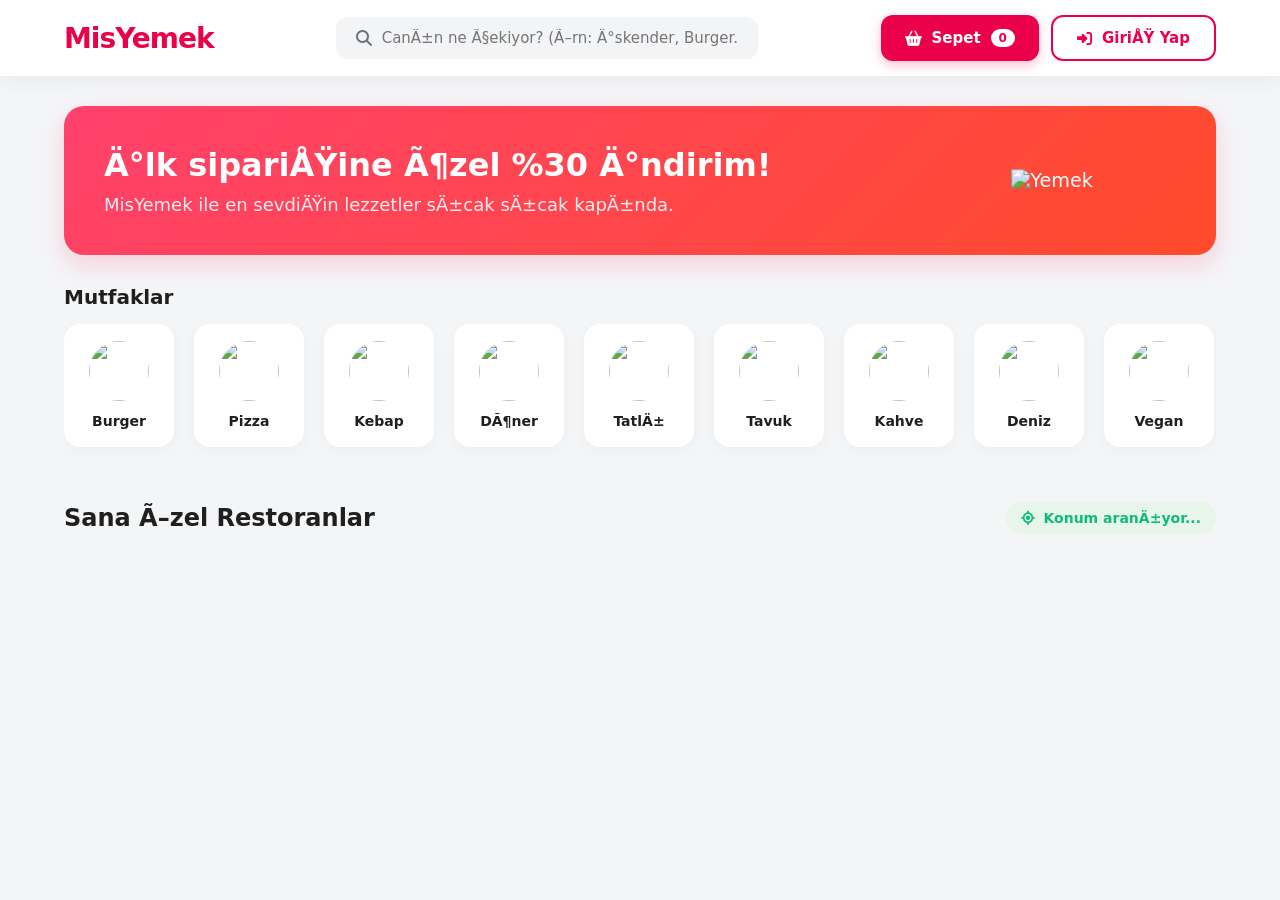
==== index.html @ 7aaf42d1 "Add files via upload" ====
﻿<!DOCTYPE html>
<html lang="tr">
<head>
    <meta charset="UTF-8">
    <meta name="viewport" content="width=device-width, initial-scale=1.0">
    <title>MisYemek | Lezzet KapÄ±nda</title>
    <link rel="stylesheet" href="https://unpkg.com/leaflet@1.9.4/dist/leaflet.css" />
    <link rel="stylesheet" href="https://unpkg.com/leaflet-routing-machine@latest/dist/leaflet-routing-machine.css" />
    <link rel="stylesheet" href="https://cdnjs.cloudflare.com/ajax/libs/font-awesome/6.4.0/css/all.min.css">
    
    <style>
        :root {
            --primary: #ea004b;
            --primary-hover: #c9003f;
            --bg-color: #f4f5f7;
            --text-dark: #1f1f1f;
            --text-light: #6b7280;
            --white: #ffffff;
            --border: #e5e7eb;
            --success: #10b981;
            --warning: #f59e0b;
        }

        * { margin: 0; padding: 0; box-sizing: border-box; font-family: 'Segoe UI', system-ui, sans-serif; }
        body { background-color: var(--bg-color); color: var(--text-dark); overflow-x: hidden; }

        /* HEADER */
        header {
            background-color: var(--white); padding: 15px 5%; display: flex;
            justify-content: space-between; align-items: center; box-shadow: 0 2px 20px rgba(0,0,0,0.06);
            position: sticky; top: 0; z-index: 100;
        }
        .logo { font-size: 28px; font-weight: 900; color: var(--primary); cursor: pointer; letter-spacing: -1px; }
        
        .search-bar { flex-grow: 0.4; display: flex; align-items: center; background: #f3f4f6; border-radius: 12px; padding: 12px 20px; transition: 0.3s; }
        .search-bar:focus-within { background: var(--white); box-shadow: 0 0 0 2px var(--primary); }
        .search-bar input { border: none; background: transparent; outline: none; width: 100%; margin-left: 10px; font-size: 15px; }

        .header-actions { display: flex; gap: 12px; }
        
        .cart-btn {
            background: var(--primary); color: white; border: none; padding: 12px 24px; 
            border-radius: 12px; font-weight: 700; cursor: pointer; display: flex; gap: 10px; align-items: center;
            transition: all 0.2s; font-size: 15px; box-shadow: 0 4px 12px rgba(234, 0, 75, 0.25);
        }
        .cart-btn:hover { background: var(--primary-hover); transform: translateY(-2px); }
        .cart-badge { background: white; color: var(--primary); padding: 2px 8px; border-radius: 20px; font-size: 12px; font-weight: bold; }

        .profile-btn {
            background: var(--white); color: var(--text-dark); border: 2px solid var(--border); padding: 10px 20px;
            border-radius: 12px; font-weight: 700; cursor: pointer; display: flex; gap: 10px; align-items: center;
            transition: all 0.2s; font-size: 15px;
        }
        .profile-btn:hover { border-color: var(--primary); color: var(--primary); transform: translateY(-2px); }
        .profile-avatar { width: 32px; height: 32px; border-radius: 50%; background: linear-gradient(135deg, #ea004b, #ff6b6b); display: flex; align-items: center; justify-content: center; color: white; font-weight: bold; font-size: 14px; }

        /* PROFILE MODAL */
        .profile-header { display: flex; align-items: center; gap: 20px; padding: 25px; background: linear-gradient(135deg, #ff416c, #ff4b2b); border-radius: 16px; color: white; margin-bottom: 25px; }
        .profile-avatar-large { width: 70px; height: 70px; border-radius: 50%; background: rgba(255,255,255,0.3); display: flex; align-items: center; justify-content: center; font-size: 28px; font-weight: bold; border: 3px solid rgba(255,255,255,0.5); cursor: pointer; transition: 0.2s; }
        .profile-avatar-large:hover { background: rgba(255,255,255,0.45); }
        .profile-header h2 { font-size: 22px; margin-bottom: 4px; }
        .profile-header p { font-size: 14px; opacity: 0.85; }
        .profile-stats { display: grid; grid-template-columns: repeat(3, 1fr); gap: 15px; margin-bottom: 25px; }
        .stat-card { background: var(--bg-color); border-radius: 14px; padding: 18px; text-align: center; }
        .stat-card .stat-num { font-size: 26px; font-weight: 900; color: var(--primary); }
        .stat-card .stat-label { font-size: 12px; color: var(--text-light); margin-top: 4px; }
        .profile-menu-list { display: flex; flex-direction: column; gap: 8px; }
        .profile-menu-item { display: flex; align-items: center; gap: 15px; padding: 16px 18px; border-radius: 14px; cursor: pointer; transition: 0.2s; border: 1px solid var(--border); background: var(--white); }
        .profile-menu-item:hover { background: #fff0f4; border-color: var(--primary); }
        .profile-menu-item i.icon { width: 20px; color: var(--primary); font-size: 16px; }
        .profile-menu-item span { flex-grow: 1; font-weight: 600; font-size: 15px; }
        .profile-menu-item .arrow { color: var(--text-light); font-size: 12px; }
        .logout-item { border-color: #fee2e2 !important; }
        .logout-item:hover { background: #fff5f5 !important; border-color: #ef4444 !important; }
        .logout-item i, .logout-item span { color: #ef4444 !important; }

        /* SUB PANEL */
        .sub-panel { display: none; }
        .sub-panel.active { display: block; }
        .sub-panel-back { display: flex; align-items: center; gap: 10px; cursor: pointer; color: var(--primary); font-weight: 700; margin-bottom: 20px; font-size: 15px; }
        .sub-panel-back:hover { opacity: 0.8; }
        .sub-panel h3 { font-size: 20px; margin-bottom: 20px; }

        /* FORM STYLES */
        .form-group { margin-bottom: 18px; }
        .form-group label { display: block; font-size: 13px; font-weight: 600; color: var(--text-light); margin-bottom: 7px; text-transform: uppercase; letter-spacing: 0.5px; }
        .form-group input, .form-group select { width: 100%; padding: 13px 16px; border: 2px solid var(--border); border-radius: 12px; font-size: 15px; outline: none; transition: 0.2s; background: var(--white); }
        .form-group input:focus, .form-group select:focus { border-color: var(--primary); }
        .save-btn { width: 100%; background: var(--primary); color: white; padding: 15px; border: none; border-radius: 14px; font-size: 16px; font-weight: 700; cursor: pointer; transition: 0.2s; margin-top: 5px; }
        .save-btn:hover { background: var(--primary-hover); transform: translateY(-1px); }
        .form-row { display: grid; grid-template-columns: 1fr 1fr; gap: 15px; }

        /* ADDRESS & BANK CARDS */
        .saved-card { background: var(--bg-color); border-radius: 14px; padding: 16px 18px; margin-bottom: 12px; display: flex; justify-content: space-between; align-items: center; border: 2px solid transparent; transition: 0.2s; }
        .saved-card:hover { border-color: var(--primary); background: #fff0f4; }
        .saved-card-info strong { display: block; font-size: 15px; margin-bottom: 3px; }
        .saved-card-info span { font-size: 13px; color: var(--text-light); }
        .card-actions { display: flex; gap: 8px; }
        .card-del-btn { background: #fee2e2; color: #ef4444; border: none; padding: 7px 12px; border-radius: 8px; cursor: pointer; font-size: 13px; font-weight: 600; transition: 0.2s; }
        .card-del-btn:hover { background: #ef4444; color: white; }
        .add-new-btn { width: 100%; padding: 13px; border: 2px dashed var(--border); border-radius: 14px; background: transparent; color: var(--text-light); font-size: 15px; font-weight: 600; cursor: pointer; transition: 0.2s; margin-top: 5px; }
        .add-new-btn:hover { border-color: var(--primary); color: var(--primary); }
        .bank-card-visual { background: linear-gradient(135deg, #1a1a2e, #16213e); border-radius: 16px; padding: 22px; color: white; margin-bottom: 20px; position: relative; overflow: hidden; }
        .bank-card-visual::before { content: ''; position: absolute; top: -30px; right: -30px; width: 120px; height: 120px; border-radius: 50%; background: rgba(255,255,255,0.05); }
        .bank-card-visual .card-num { font-size: 18px; letter-spacing: 3px; margin: 15px 0 10px; font-family: monospace; }
        .bank-card-visual .card-meta { display: flex; justify-content: space-between; font-size: 13px; opacity: 0.7; }
        .success-toast { position: fixed; bottom: 30px; left: 50%; transform: translateX(-50%); background: var(--success); color: white; padding: 14px 28px; border-radius: 14px; font-weight: 700; font-size: 15px; z-index: 9999; display: none; box-shadow: 0 8px 20px rgba(16,185,129,0.3); }

        /* LOGIN SCREEN */
        #login-screen { position: fixed; inset: 0; background: linear-gradient(135deg, #ff416c 0%, #ff4b2b 100%); z-index: 2000; display: none; align-items: center; justify-content: center; padding: 20px; overflow-y: auto; }
        .login-box { background: white; border-radius: 28px; padding: 35px; width: 90%; max-width: 440px; box-shadow: 0 30px 60px rgba(0,0,0,0.2); max-height: 90vh; overflow-y: auto; }
        .login-logo { font-size: 36px; font-weight: 900; color: var(--primary); text-align: center; margin-bottom: 6px; letter-spacing: -1px; }
        .login-sub { text-align: center; color: var(--text-light); font-size: 14px; margin-bottom: 28px; }
        .login-tabs { display: flex; background: var(--bg-color); border-radius: 12px; padding: 4px; margin-bottom: 24px; }
        .login-tab { flex: 1; padding: 10px; text-align: center; border-radius: 10px; cursor: pointer; font-weight: 700; font-size: 14px; color: var(--text-light); transition: 0.2s; }
        .login-tab.active { background: white; color: var(--primary); box-shadow: 0 2px 8px rgba(0,0,0,0.08); }
        .login-form { display: none; }
        .login-form.active { display: block; }
        .login-divider { text-align: center; color: var(--text-light); font-size: 12px; margin: 16px 0; position: relative; }
        .login-divider::before, .login-divider::after { content:''; position:absolute; top:50%; width:42%; height:1px; background:var(--border); }
        .login-divider::before { left:0; } .login-divider::after { right:0; }
        .login-error { background: #fee2e2; color: #ef4444; padding: 10px 14px; border-radius: 10px; font-size: 13px; font-weight: 600; margin-bottom: 14px; display: none; }

        /* TOGGLE SWITCH */
        .notif-row { display:flex; justify-content:space-between; align-items:center; padding:14px 16px; background:var(--bg-color); border-radius:14px; }
        .notif-row div p { font-size:12px; color:var(--text-light); margin-top:3px; }
        .toggle { position:relative; display:inline-block; width:48px; height:26px; flex-shrink:0; }
        .toggle input { opacity:0; width:0; height:0; }
        .slider { position:absolute; cursor:pointer; top:0; left:0; right:0; bottom:0; background:#ccc; border-radius:26px; transition:.3s; }
        .slider:before { position:absolute; content:""; height:20px; width:20px; left:3px; bottom:3px; background:white; border-radius:50%; transition:.3s; }
        .toggle input:checked + .slider { background:var(--primary); }
        .toggle input:checked + .slider:before { transform:translateX(22px); }

        /* FAQ */
        .support-item { border:1px solid var(--border); border-radius:14px; overflow:hidden; cursor:pointer; }
        .support-item-head { display:flex; justify-content:space-between; align-items:center; padding:15px 18px; font-weight:600; font-size:14px; background:var(--white); transition:0.2s; }
        .support-item:hover .support-item-head { background:#fff0f4; color:var(--primary); }
        .support-item-head i { transition:0.3s; color:var(--text-light); font-size:12px; }
        .support-item.open .support-item-head i { transform:rotate(180deg); color:var(--primary); }
        .faq-body { display:none; padding:0 18px 15px; font-size:13px; color:var(--text-light); line-height:1.6; background:var(--white); }
        .support-item.open .faq-body { display:block; }

        /* MAIN & HERO BANNER */
        main { padding: 30px 5%; max-width: 1400px; margin: 0 auto; }
        
        .hero-banner {
            background: linear-gradient(135deg, #ff416c, #ff4b2b);
            border-radius: 20px; padding: 40px; color: white; display: flex; justify-content: space-between;
            align-items: center; margin-bottom: 30px; box-shadow: 0 10px 25px rgba(255, 65, 108, 0.2);
        }
        .hero-banner h1 { font-size: 32px; margin-bottom: 10px; }
        .hero-banner p { font-size: 18px; opacity: 0.9; }
        .hero-banner img { width: 150px; transform: scale(1.2); }

        /* CATEGORIES */
        .categories-wrapper { margin-bottom: 40px; }
        .categories-wrapper h3 { margin-bottom: 15px; font-size: 20px; }
        .categories { display: flex; gap: 20px; overflow-x: auto; padding-bottom: 15px; scrollbar-width: none; }
        .categories::-webkit-scrollbar { display: none; }
        .cat-box { 
            min-width: 110px; background: var(--white); border-radius: 16px; padding: 15px; text-align: center;
            cursor: pointer; transition: 0.3s; box-shadow: 0 4px 15px rgba(0,0,0,0.03); border: 2px solid transparent;
        }
        .cat-box:hover { transform: translateY(-3px); }
        .cat-box.active { border-color: var(--primary); background: #fff0f4; } /* Aktif Kategori Stili */
        .cat-box img { width: 60px; height: 60px; object-fit: cover; border-radius: 50%; margin-bottom: 10px; }
        .cat-box span { font-weight: 600; font-size: 14px; }

        .section-header { display: flex; justify-content: space-between; align-items: center; margin-bottom: 25px; }
        .section-header h2 { font-size: 24px; color: var(--text-dark); }
        .status-badge { background: #e8f5e9; color: var(--success); padding: 8px 15px; border-radius: 20px; font-size: 14px; font-weight: 600; display: flex; align-items: center; gap: 8px; }

        /* RESTAURANTS GRID */
        .restaurants-grid { display: grid; grid-template-columns: repeat(auto-fill, minmax(320px, 1fr)); gap: 30px; }
        .restaurant-card { 
            background: white; border-radius: 20px; overflow: hidden; border: 1px solid var(--border);
            transition: all 0.3s cubic-bezier(0.4, 0, 0.2, 1); cursor: pointer; position: relative;
        }
        .restaurant-card:hover { transform: translateY(-5px); box-shadow: 0 15px 30px rgba(0,0,0,0.08); border-color: transparent; }
        
        .res-img-wrap { position: relative; width: 100%; height: 200px; }
        .res-img-wrap img { width: 100%; height: 100%; object-fit: cover; }
        .promos { position: absolute; top: 15px; left: 15px; display: flex; flex-direction: column; gap: 5px; }
        .badge { background: var(--primary); color: white; padding: 4px 10px; border-radius: 6px; font-size: 12px; font-weight: bold; }
        .badge.sponsor { background: #8b5cf6; }
        .distance-tag { position: absolute; bottom: 15px; right: 15px; background: rgba(255,255,255,0.95); padding: 6px 12px; border-radius: 10px; font-weight: bold; font-size: 13px; color: var(--text-dark); box-shadow: 0 2px 10px rgba(0,0,0,0.1); }
        
        .res-info { padding: 20px; }
        .res-info h3 { font-size: 20px; margin-bottom: 6px; white-space: nowrap; overflow: hidden; text-overflow: ellipsis; }
        .res-info p { color: var(--text-light); font-size: 14px; margin-bottom: 15px; }
        .res-meta { display: flex; justify-content: space-between; align-items: center; font-size: 13px; font-weight: 600; color: var(--text-dark); padding-top: 15px; border-top: 1px dashed var(--border); }
        .res-meta .rating { color: var(--warning); display: flex; align-items: center; gap: 4px; font-size: 14px; }
        .res-meta .delivery-fee { color: var(--success); display: flex; align-items: center; gap: 4px; }

        .empty-state { grid-column: 1 / -1; text-align: center; padding: 40px; color: var(--text-light); font-size: 18px; }

        /* MODALS (DeÄŸiÅŸmedi) */
        .modal-overlay { position: fixed; top: 0; left: 0; width: 100%; height: 100%; background: rgba(0,0,0,0.6); backdrop-filter: blur(4px); display: none; justify-content: center; align-items: center; z-index: 1000; }
        .modal-content { background: white; padding: 35px; border-radius: 24px; width: 90%; max-width: 600px; position: relative; max-height: 90vh; overflow-y: auto; }
        .close-btn { position: absolute; top: 20px; right: 25px; font-size: 28px; cursor: pointer; color: #a0aec0; transition: 0.2s; z-index: 1001; }
        .close-btn:hover { color: var(--text-dark); }
        
        .res-header-modal { display: flex; align-items: center; gap: 15px; margin-bottom: 25px; padding-bottom: 15px; border-bottom: 2px solid var(--bg-color); }
        .res-header-modal img { width: 70px; height: 70px; border-radius: 15px; object-fit: cover; }
        .res-header-modal h2 { font-size: 22px; }
        .res-header-modal p { color: var(--text-light); font-size: 14px; }

        .menu-item { display: flex; gap: 15px; align-items: center; padding: 20px 0; border-bottom: 1px solid var(--border); }
        .menu-item:last-child { border-bottom: none; }
        .menu-item-img { width: 90px; height: 90px; border-radius: 12px; object-fit: cover; }
        .menu-item-info { flex-grow: 1; }
        .menu-item-info h4 { margin-bottom: 5px; font-size: 16px; }
        .menu-item-info p { font-size: 13px; color: var(--text-light); margin-bottom: 8px; line-height: 1.4; }
        .menu-item-info span { color: var(--primary); font-weight: 800; font-size: 16px; }
        .add-btn { background: var(--white); border: 2px solid var(--border); width: 40px; height: 40px; border-radius: 12px; font-size: 20px; cursor: pointer; color: var(--primary); transition: 0.2s; display: flex; justify-content: center; align-items: center; }
        .add-btn:hover { border-color: var(--primary); background: var(--primary); color: white; }

        .cart-item { display: flex; justify-content: space-between; align-items: center; padding: 15px 0; border-bottom: 1px solid var(--bg-color); }
        .cart-item-info { display: flex; flex-direction: column; gap: 4px; }
        .cart-item-name { font-weight: 600; font-size: 15px; }
        .cart-item-price { color: var(--primary); font-weight: bold; }
        .cart-qty-controls { display: flex; align-items: center; gap: 10px; background: var(--bg-color); padding: 5px 10px; border-radius: 10px; }
        .qty-btn { background: transparent; border: none; font-size: 18px; cursor: pointer; color: var(--text-dark); font-weight: bold; width: 25px; }
        .qty-btn:hover { color: var(--primary); }

        .cart-total { display: flex; justify-content: space-between; font-size: 22px; font-weight: 800; margin-top: 20px; padding-top: 20px; border-top: 2px solid var(--border); }
        .checkout-btn { width: 100%; background: var(--primary); color: white; padding: 18px; border: none; border-radius: 16px; font-size: 18px; font-weight: bold; margin-top: 25px; cursor: pointer; transition: 0.3s; box-shadow: 0 4px 15px rgba(234, 0, 75, 0.3); }
        .checkout-btn:hover { background: var(--primary-hover); transform: translateY(-2px); }

        .address-list { margin-top: 20px; display: flex; flex-direction: column; gap: 15px; }
        .address-item { padding: 20px; border: 2px solid var(--border); border-radius: 16px; cursor: pointer; display: flex; justify-content: space-between; align-items: center; transition: 0.2s; background: var(--white); }
        .address-item:hover, .address-item.selected { border-color: var(--primary); background: #fff0f4; }
        
        #map-container { width: 100%; height: 380px; border-radius: 16px; margin-top: 20px; border: 1px solid var(--border); overflow: hidden; box-shadow: inset 0 0 15px rgba(0,0,0,0.05); }
        .leaflet-routing-container { display: none !important; }
        .eta-box { background: #fff8eb; border: 1px solid #ffe8c3; padding: 15px; border-radius: 12px; margin-top: 15px; display: flex; align-items: center; gap: 15px; animation: slideUp 0.5s ease-out; }
        .eta-box i { font-size: 24px; color: var(--warning); }
        .eta-details p { margin: 0; font-size: 14px; color: var(--text-light); }
        .eta-details h4 { margin: 0; font-size: 18px; color: var(--text-dark); }

        /* PREMIUM ANIMATIONS & STYLES */
        @keyframes slideUp { from { opacity: 0; transform: translateY(20px); } to { opacity: 1; transform: translateY(0); } }
        @keyframes pulse { 0% { transform: scale(1); opacity: 1; } 50% { transform: scale(1.05); opacity: 0.8; } 100% { transform: scale(1); opacity: 1; } }
        @keyframes rotate { from { transform: rotate(0deg); } to { transform: rotate(360deg); } }
        @keyframes ripple { 0% { transform: scale(0.8); opacity: 1; } 100% { transform: scale(2.5); opacity: 0; } }
        @keyframes float { 0% { transform: translateY(0px); } 50% { transform: translateY(-5px); } 100% { transform: translateY(0px); } }

        .pulse-text { animation: pulse 2s infinite ease-in-out; }
        .smooth-modal { animation: slideUp 0.4s cubic-bezier(0.16, 1, 0.3, 1); }
        .custom-spinner { display: inline-block; animation: rotate 1.5s linear infinite; color: var(--primary); font-size: 28px; }
        .floating-icon { animation: float 3s infinite ease-in-out; }

        /* STEPPER */
        .order-stepper { display: flex; justify-content: space-between; margin: 25px 0; position: relative; padding: 0 10px; }
        .order-stepper::before { content: ''; position: absolute; top: 15px; left: 10%; right: 10%; height: 3px; background: #eee; z-index: 1; }
        .step-progress { position: absolute; top: 15px; left: 10%; width: 0%; height: 3px; background: var(--primary); z-index: 2; transition: width 0.8s cubic-bezier(0.4, 0, 0.2, 1); }
        .step { position: relative; z-index: 3; display: flex; flex-direction: column; align-items: center; gap: 8px; flex: 1; }
        .step-dot { width: 32px; height: 32px; background: white; border: 3px solid #eee; border-radius: 50%; display: flex; align-items: center; justify-content: center; font-size: 14px; color: #ccc; transition: 0.3s; }
        .step.active .step-dot { border-color: var(--primary); color: var(--primary); box-shadow: 0 0 15px rgba(234, 0, 75, 0.2); }
        .step.completed .step-dot { background: var(--primary); border-color: var(--primary); color: white; }
        .step-label { font-size: 12px; font-weight: 700; color: #999; transition: 0.3s; }
        .step.active .step-label { color: var(--primary); }

        /* RIPPLE EFFECT FOR MAP */
        .ripple-marker { background: var(--primary); border-radius: 50%; width: 12px; height: 12px; position: relative; }
        .ripple-marker::after { content: ''; position: absolute; top: 0; left: 0; width: 100%; height: 100%; border: 3px solid var(--primary); border-radius: 50%; animation: ripple 2s infinite; }

        @media (max-width: 768px) {
            header { flex-direction: column; gap: 15px; padding: 15px; }
            .search-bar { width: 100%; order: 3; }
            .header-actions { width: 100%; justify-content: space-between; }
            .hero-banner { flex-direction: column; text-align: center; padding: 25px; }
            .hero-banner img { margin-top: 20px; width: 120px; }
        }
    </style>
</head>
<body>

    <!-- LOGIN EKRANI (baÅŸlangÄ±Ã§ta gizli) -->
    <div id="login-screen" style="display:none;">
        <div class="login-box">
            <div class="login-logo">MisYemek</div>
            <div class="login-sub">Lezzet kapÄ±nda, hesabÄ±n hazÄ±r.</div>
            <div class="login-tabs">
                <div class="login-tab active" onclick="switchLoginTab('login')">GiriÅŸ Yap</div>
                <div class="login-tab" onclick="switchLoginTab('register')">KayÄ±t Ol</div>
            </div>

            <!-- GÄ°RÄ°Å FORMU -->
            <div class="login-form active" id="tab-login">
                <div class="login-error" id="login-error"></div>
                <div class="form-group"><label>E-posta</label><input type="email" id="login-email" placeholder="ornek@email.com"></div>
                <div class="form-group"><label>Åifre</label><input type="password" id="login-password" placeholder="Åifreniz"></div>
                <button class="save-btn" onclick="doLogin()"><i class="fa-solid fa-right-to-bracket"></i> GiriÅŸ Yap</button>
            </div>


            <!-- KAYIT FORMU -->
            <div class="login-form" id="tab-register">
                <div class="login-error" id="register-error"></div>
                <div class="form-row">
                    <div class="form-group"><label>Ad</label><input type="text" id="reg-firstname" placeholder="AdÄ±nÄ±z"></div>
                    <div class="form-group"><label>Soyad</label><input type="text" id="reg-lastname" placeholder="SoyadÄ±nÄ±z"></div>
                </div>
                <div class="form-group"><label>E-posta</label><input type="email" id="reg-email" placeholder="ornek@email.com"></div>
                <div class="form-group"><label>Telefon</label><input type="tel" id="reg-phone" placeholder="+90 5xx xxx xx xx" maxlength="13" oninput="this.value=this.value.replace(/[^0-9+]/g,'').substring(0,13)"></div>
                <div class="form-group"><label>Åifre</label><input type="password" id="reg-password" placeholder="En az 8 karakter"></div>
                <div class="login-divider">Teslimat Adresi</div>
                <div class="form-group"><label>Adres BaÅŸlÄ±ÄŸÄ±</label><input type="text" id="reg-addr-title" placeholder="Ev, Ä°ÅŸ..."></div>
                <div class="form-group"><label>Ä°l</label>
                    <select id="reg-addr-city"><option>Ankara</option><option>Ä°stanbul</option><option>Ä°zmir</option><option>Bursa</option><option>Antalya</option><option>Adana</option><option>Konya</option><option>Gaziantep</option></select>
                </div>
                <div class="form-row">
                    <div class="form-group"><label>Ä°lÃ§e</label><input type="text" id="reg-addr-district" placeholder="Ä°lÃ§e"></div>
                    <div class="form-group"><label>Bina / Daire</label><input type="text" id="reg-addr-no" placeholder="No" maxlength="10" oninput="this.value=this.value.replace(/[^0-9\/\-]/g,'')"></div>
                </div>
                <div class="form-group"><label>Mahalle / Sokak</label><input type="text" id="reg-addr-street" placeholder="Mahalle, cadde, sokak"></div>
                <button class="save-btn" onclick="doRegister()"><i class="fa-solid fa-user-plus"></i> Hesap OluÅŸtur</button>
            </div>

        </div>
    </div>

    <header>
        <div class="logo">MisYemek</div>
        <div class="search-bar">
            <i class="fa-solid fa-magnifying-glass" style="color: var(--text-light)"></i>
            <input type="text" placeholder="CanÄ±n ne Ã§ekiyor? (Ã–rn: Ä°skender, Burger...)">
        </div>
        <div class="header-actions">
            <button id="track-order-btn" class="cart-btn" style="display: none; background: var(--success); box-shadow: 0 4px 12px rgba(16, 185, 129, 0.3);" onclick="openTrackingModal()">
                <i class="fa-solid fa-motorcycle"></i> Harita
            </button>
            <button class="cart-btn" onclick="openCart()">
                <i class="fa-solid fa-basket-shopping"></i> Sepet
                <span class="cart-badge" id="cart-count">0</span>
            </button>
            <button class="profile-btn" onclick="openProfile()" id="hesabim-btn" style="display:none;">
                <div class="profile-avatar" id="header-avatar">?</div>
                HesabÄ±m
            </button>
            <button class="cart-btn" id="login-header-btn" onclick="showLoginRequired()" style="background: var(--white); color: var(--primary); border: 2px solid var(--primary); box-shadow: none;">
                <i class="fa-solid fa-right-to-bracket"></i> GiriÅŸ Yap
            </button>
        </div>
    </header>

    <main id="customer-main">
        <div class="hero-banner">
            <div>
                <h1>Ä°lk sipariÅŸine Ã¶zel %30 Ä°ndirim!</h1>
                <p>MisYemek ile en sevdiÄŸin lezzetler sÄ±cak sÄ±cak kapÄ±nda.</p>
            </div>
            <img src="https://cdn-icons-png.flaticon.com/512/3081/3081333.png" alt="Yemek">
        </div>

        <div class="categories-wrapper">
            <h3>Mutfaklar</h3>
            <div class="categories">
                <div class="cat-box" id="cat-Burger" onclick="filterCategory('Burger')">
                    <img src="https://images.unsplash.com/photo-1568901346375-23c9450c58cd?w=200&q=80"><span>Burger</span>
                </div>
                <div class="cat-box" id="cat-Pizza" onclick="filterCategory('Pizza')">
                    <img src="https://images.unsplash.com/photo-1513104890138-7c749659a591?w=200&q=80"><span>Pizza</span>
                </div>
                <div class="cat-box" id="cat-Kebap" onclick="filterCategory('Kebap')">
                    <img src="https://images.unsplash.com/photo-1645696301019-35adcc18fc21?w=200&q=80"><span>Kebap</span>
                </div>
                <div class="cat-box" id="cat-DÃ¶ner" onclick="filterCategory('DÃ¶ner')">
                    <img src="https://images.unsplash.com/photo-1529193591184-b1d58069ecdd?w=200&q=80"><span>DÃ¶ner</span>
                </div>
                <div class="cat-box" id="cat-TatlÄ±" onclick="filterCategory('TatlÄ±')">
                    <img src="https://images.unsplash.com/photo-1511920170033-f8396924c348?w=200&q=80"><span>TatlÄ±</span>
                </div>
                <div class="cat-box" id="cat-Tavuk" onclick="filterCategory('Tavuk')">
                    <img src="https://images.unsplash.com/photo-1604908176997-125f25cc6f3d?w=200&q=80"><span>Tavuk</span>
                </div>
                <div class="cat-box" id="cat-Kahve" onclick="filterCategory('Kahve')">
                    <img src="https://images.unsplash.com/photo-1541167760496-1628856ab772?w=200&q=80"><span>Kahve</span>
                </div>
                <div class="cat-box" id="cat-Deniz ÃœrÃ¼nleri" onclick="filterCategory('Deniz ÃœrÃ¼nleri')">
                    <img src="https://images.unsplash.com/photo-1519708227418-c8fd9a32b7a2?w=200&q=80"><span>Deniz</span>
                </div>
                <div class="cat-box" id="cat-Vegan" onclick="filterCategory('Vegan')">
                    <img src="https://images.unsplash.com/photo-1512621776951-a57141f2eefd?w=200&q=80"><span>Vegan</span>
                </div>
                <div class="cat-box" id="cat-Ã‡orba" onclick="filterCategory('Ã‡orba')">
                    <img src="https://images.unsplash.com/photo-1547592166-23ac45744acd?w=200&q=80"><span>Ã‡orba</span>
                </div>
                <div class="cat-box" id="cat-BÃ¶rek" onclick="filterCategory('BÃ¶rek')">
                    <img src="https://images.unsplash.com/photo-1601050690597-df0568f70950?w=200&q=80"><span>BÃ¶rek</span>
                </div>
            </div>
        </div>

        <div class="section-header">
            <h2 id="section-title">Sana Ã–zel Restoranlar</h2>
            <div class="status-badge" id="location-status">
                <i class="fa-solid fa-location-crosshairs fa-spin"></i> Konum aranÄ±yor...
            </div>
        </div>
        
        <div class="restaurants-grid" id="restaurants-container"></div>
    </main>

    <!-- RESTORAN ANA EKRANI (DASHBOARD) -->
    <main id="restaurant-main" style="display: none; max-width: 1200px; margin: 40px auto; padding: 0 20px;">
        <div style="margin-bottom: 30px;">
            <h1 style="font-size: 28px; color: var(--text-dark);">HoÅŸ Geldiniz, <span id="dash-res-name" style="color: var(--primary);">Restoran</span></h1>
            <p style="color: var(--text-light); margin-top: 5px;">Ä°ÅŸletmenizin bugÃ¼nkÃ¼ Ã¶zeti ve sipariÅŸ yÃ¶netimi.</p>
        </div>

        <div style="display: grid; grid-template-columns: repeat(auto-fit, minmax(250px, 1fr)); gap: 20px; margin-bottom: 30px;">
            <div style="background: white; padding: 25px; border-radius: 16px; box-shadow: 0 4px 15px rgba(0,0,0,0.03); border: 1px solid var(--border); border-left: 5px solid var(--primary);">
                <div style="color: var(--text-light); font-size: 14px; font-weight: 600; margin-bottom: 10px;">BEKLEYEN SÄ°PARÄ°Å</div>
                <div style="font-size: 32px; font-weight: 900; color: var(--text-dark);">0</div>
            </div>
            <div style="background: white; padding: 25px; border-radius: 16px; box-shadow: 0 4px 15px rgba(0,0,0,0.03); border: 1px solid var(--border); border-left: 5px solid var(--success);">
                <div style="color: var(--text-light); font-size: 14px; font-weight: 600; margin-bottom: 10px;">BUGÃœNKÃœ KAZANÃ‡</div>
                <div style="font-size: 32px; font-weight: 900; color: var(--text-dark);">â‚º0</div>
            </div>
            <div style="background: white; padding: 25px; border-radius: 16px; box-shadow: 0 4px 15px rgba(0,0,0,0.03); border: 1px solid var(--border); border-left: 5px solid var(--warning);">
                <div style="color: var(--text-light); font-size: 14px; font-weight: 600; margin-bottom: 10px;">PUAN</div>
                <div style="font-size: 32px; font-weight: 900; color: var(--text-dark);">5.0 <i class="fa-solid fa-star" style="font-size: 20px; color: var(--warning);"></i></div>
            </div>
        </div>

        <div style="display: flex; flex-wrap: wrap; gap: 30px;">
            <div style="flex: 1 1 500px; background: white; padding: 25px; border-radius: 16px; box-shadow: 0 4px 15px rgba(0,0,0,0.03); border: 1px solid var(--border);">
                <h3 style="margin-bottom: 20px; display: flex; justify-content: space-between; align-items: center;">
                    Yeni SipariÅŸler
                    <span style="background: var(--primary); color: white; padding: 4px 12px; border-radius: 20px; font-size: 12px;">HenÃ¼z Yok</span>
                </h3>
                <div style="text-align: center; padding: 40px 0; color: var(--text-light);">
                    <i class="fa-solid fa-clipboard-list" style="font-size: 48px; opacity: 0.2; margin-bottom: 15px;"></i>
                    <p>Åu an iÃ§in bekleyen yeni sipariÅŸiniz bulunmuyor.</p>
                </div>
            </div>

            <div style="flex: 1 1 300px; background: white; padding: 25px; border-radius: 16px; box-shadow: 0 4px 15px rgba(0,0,0,0.03); border: 1px solid var(--border);">
                <h3 style="margin-bottom: 20px;">HÄ±zlÄ± Ä°ÅŸlemler</h3>
                <div style="display: flex; flex-direction: column; gap: 10px;">
                    <button style="width: 100%; padding: 15px; background: var(--bg-color); border: 1px solid var(--border); border-radius: 12px; font-weight: 600; cursor: pointer; text-align: left; display: flex; align-items: center; gap: 15px;" onclick="openResMenuManager()"><i class="fa-solid fa-plus" style="color: var(--primary); width: 20px;"></i> ÃœrÃ¼n Ekle / MenÃ¼yÃ¼ DÃ¼zenle</button>
                    <button style="width: 100%; padding: 15px; background: var(--bg-color); border: 1px solid var(--border); border-radius: 12px; font-weight: 600; cursor: pointer; text-align: left; display: flex; align-items: center; gap: 15px;" onclick="openCampaignManager()"><i class="fa-solid fa-bullhorn" style="color: var(--primary); width: 20px;"></i> Kampanya OluÅŸtur</button>
                    <button id="btn-toggle-store" style="width: 100%; padding: 15px; background: var(--bg-color); border: 1px solid var(--border); border-radius: 12px; font-weight: 600; cursor: pointer; text-align: left; display: flex; align-items: center; gap: 15px;" onclick="toggleStoreStatus()"><i class="fa-solid fa-store-slash" style="color: var(--text-light); width: 20px;"></i> DÃ¼kkanÄ± Kapat</button>
                </div>
            </div>
        </div>
    </main>

    <div class="modal-overlay" id="menu-modal">
        <div class="modal-content">
            <span class="close-btn" onclick="closeModals()">&times;</span>
            <div class="res-header-modal" id="menu-res-header"></div>
            <div id="menu-items-container"></div>
        </div>
    </div>

    <!-- RESTORAN MENÃœ YÃ–NETÄ°M MODALI -->
    <div class="modal-overlay" id="res-manage-menu-modal">
        <div class="modal-content" style="max-width: 600px;">
            <span class="close-btn" onclick="closeModals()">&times;</span>
            <h2 style="margin-bottom: 20px;">MenÃ¼yÃ¼ DÃ¼zenle</h2>
            
            <div id="res-menu-list" style="display:flex; flex-direction:column; gap:15px; max-height:300px; overflow-y:auto; margin-bottom:20px;">
                <!-- ÃœrÃ¼nler -->
            </div>
            
            <div style="background: var(--bg-color); padding: 15px; border-radius: 12px; border: 1px solid var(--border);">
                <h3 style="margin-bottom: 10px; font-size: 16px;">Yeni ÃœrÃ¼n Ekle</h3>
                <input type="text" id="res-new-item-name" placeholder="ÃœrÃ¼n AdÄ±" style="width:100%; padding:10px; margin-bottom:10px; border:1px solid var(--border); border-radius:8px;">
                <input type="text" id="res-new-item-desc" placeholder="AÃ§Ä±klama" style="width:100%; padding:10px; margin-bottom:10px; border:1px solid var(--border); border-radius:8px;">
                <input type="number" id="res-new-item-price" placeholder="Fiyat (TL)" style="width:100%; padding:10px; margin-bottom:10px; border:1px solid var(--border); border-radius:8px;">
                <input type="text" id="res-new-item-img" placeholder="GÃ¶rsel URL (Opsiyonel)" style="width:100%; padding:10px; margin-bottom:10px; border:1px solid var(--border); border-radius:8px;">
                <button onclick="addResMenuItem()" style="width:100%; background:var(--primary); color:white; padding:10px; border:none; border-radius:8px; font-weight:bold; cursor:pointer;">Ekle</button>
            </div>
        </div>
    </div>

    <!-- RESTORAN KAMPANYA MODALI -->
    <div class="modal-overlay" id="res-campaign-modal">
        <div class="modal-content" style="max-width: 500px;">
            <span class="close-btn" onclick="closeModals()">&times;</span>
            <h2 style="margin-bottom: 20px;">Kampanya OluÅŸtur</h2>
            
            <div style="background: var(--bg-color); padding: 15px; border-radius: 12px; border: 1px solid var(--border); margin-bottom: 20px;">
                <h3 style="margin-bottom: 10px; font-size: 16px;">Mevcut Kampanya</h3>
                <p id="current-campaign-text" style="color:var(--text-light); margin-bottom: 10px;">Åu an aktif bir kampanyanÄ±z bulunmuyor.</p>
                <button id="btn-cancel-campaign" onclick="cancelCampaign()" style="display:none; background:#ef4444; color:white; padding:8px 15px; border:none; border-radius:8px; font-weight:bold; cursor:pointer;">KampanyayÄ± Bitir</button>
            </div>

            <div style="display: flex; flex-direction: column; gap: 15px;">
                <div class="form-group">
                    <label>Kampanya Tipi</label>
                    <select id="campaign-type" style="width:100%; padding:10px; border:1px solid var(--border); border-radius:8px;">
                        <option value="discount_percentage">TÃ¼m MenÃ¼de YÃ¼zde Ä°ndirim (%)</option>
                        <option value="discount_amount">Sepette Net Ä°ndirim (â‚º)</option>
                        <option value="free_delivery">Ãœcretsiz Teslimat</option>
                    </select>
                </div>
                <div class="form-group" id="campaign-value-group">
                    <label>Ä°ndirim MiktarÄ±</label>
                    <input type="number" id="campaign-value" placeholder="Ã–rn: 20" style="width:100%; padding:10px; border:1px solid var(--border); border-radius:8px;">
                </div>
                <button onclick="saveCampaign()" style="width:100%; background:var(--primary); color:white; padding:12px; border:none; border-radius:8px; font-weight:bold; cursor:pointer;"><i class="fa-solid fa-bullhorn"></i> KampanyayÄ± BaÅŸlat</button>
            </div>
        </div>
    </div>

    <!-- RESTORAN RAPORLAR MODALI -->
    <div class="modal-overlay" id="res-reports-modal">
        <div class="modal-content" style="max-width: 500px;">
            <span class="close-btn" onclick="closeModals()">&times;</span>
            <h2 style="margin-bottom: 20px;">Raporlar & KazanÃ§</h2>
            
            <div style="display:grid; grid-template-columns: 1fr 1fr; gap: 15px; margin-bottom: 20px;">
                <div style="background:var(--bg-color); padding:20px; border-radius:12px; text-align:center; border:1px solid var(--border);">
                    <div style="font-size:13px; color:var(--text-light); margin-bottom:5px;">Toplam KazanÃ§</div>
                    <div style="font-size:24px; font-weight:900; color:var(--success);" id="report-total-earned">â‚º0</div>
                </div>
                <div style="background:var(--bg-color); padding:20px; border-radius:12px; text-align:center; border:1px solid var(--border);">
                    <div style="font-size:13px; color:var(--text-light); margin-bottom:5px;">Toplam SipariÅŸ</div>
                    <div style="font-size:24px; font-weight:900; color:var(--primary);" id="report-total-orders">0</div>
                </div>
            </div>

            <div style="background: white; border:1px solid var(--border); border-radius:12px; padding:15px;">
                <h3 style="margin-bottom: 15px; font-size: 16px;">Son SipariÅŸler</h3>
                <div id="report-recent-orders" style="display:flex; flex-direction:column; gap:10px;">
                    <p style="color:var(--text-light); text-align:center; font-size:14px;">HenÃ¼z tamamlanmÄ±ÅŸ sipariÅŸ bulunmuyor.</p>
                </div>
            </div>
        </div>
    </div>

    <div class="modal-overlay" id="cart-modal">
        <div class="modal-content">
            <span class="close-btn" onclick="closeModals()">&times;</span>
            <h2 style="margin-bottom: 20px; font-size: 24px;">Sepetim</h2>
            <div id="cart-items-container"></div>
            <div class="cart-total" style="display: none;" id="cart-total-section">
                <span>Ã–denecek Tutar:</span>
                <span id="cart-total-price">0 TL</span>
            </div>
            <button class="checkout-btn" id="checkout-btn" style="display: none;" onclick="openAddressSelection()">SipariÅŸi Onayla</button>
        </div>
    </div>

    <div class="modal-overlay" id="address-modal">
        <div class="modal-content">
            <span class="close-btn" onclick="closeModals()">&times;</span>
            <h2 style="margin-bottom: 10px;">Teslimat Adresi</h2>
            <p style="color: var(--text-light); font-size: 14px;">LÃ¼tfen sipariÅŸin teslim edileceÄŸi adresi seÃ§in.</p>
            <div class="address-list" id="delivery-address-list"></div>
            <button class="checkout-btn" onclick="startOrderSimulation()">Bu Adrese SÃ¶yle</button>
        </div>
    </div>

    <div class="modal-overlay" id="profile-modal">
        <div class="modal-content" style="max-width: 480px;">
            <span class="close-btn" onclick="closeModals()">&times;</span>

            <!-- ANA PANEL -->
            <div id="profile-main" class="sub-panel active">
                <div class="profile-header">
                    <div class="profile-avatar-large" id="profile-avatar-display" onclick="openSubPanel('edit-profile')" title="Profili dÃ¼zenle">?</div>
                    <div>
                        <h2 id="profile-display-name">YÃ¼kleniyor...</h2>
                        <p id="profile-display-email"></p>
                        <p style="margin-top:4px;font-size:13px;opacity:0.75;" id="profile-display-phone"></p>
                    </div>
                </div>
                <div class="profile-stats">
                    <div class="stat-card"><div class="stat-num" id="stat-orders">0</div><div class="stat-label">SipariÅŸ</div></div>
                    <div class="stat-card"><div class="stat-num">4.9</div><div class="stat-label">Puan</div></div>
                    <div class="stat-card"><div class="stat-num">120</div><div class="stat-label">MisKoin</div></div>
                </div>
                <div class="profile-menu-list">
                    <div class="profile-menu-item" onclick="openSubPanel('edit-profile')">
                        <i class="fa-solid fa-user icon"></i><span>Profili DÃ¼zenle</span><i class="fa-solid fa-chevron-right arrow"></i>
                    </div>
                    
                    <!-- CUSTOMER ONLY -->
                    <div class="profile-menu-item customer-only" onclick="openSubPanel('addresses')">
                        <i class="fa-solid fa-location-dot icon"></i><span>KayÄ±tlÄ± Adreslerim</span><i class="fa-solid fa-chevron-right arrow"></i>
                    </div>
                    <div class="profile-menu-item customer-only" onclick="openSubPanel('payment')">
                        <i class="fa-solid fa-credit-card icon"></i><span>Banka / Kart Bilgileri</span><i class="fa-solid fa-chevron-right arrow"></i>
                    </div>
                    <div class="profile-menu-item customer-only" onclick="openSubPanel('orders')">
                        <i class="fa-solid fa-clock-rotate-left icon"></i><span>GeÃ§miÅŸ SipariÅŸlerim</span><i class="fa-solid fa-chevron-right arrow"></i>
                    </div>

                    <!-- RESTAURANT ONLY -->
                    <div class="profile-menu-item restaurant-only" style="display:none;" onclick="closeModals()">
                        <i class="fa-solid fa-list-check icon"></i><span>Gelen SipariÅŸler</span><i class="fa-solid fa-chevron-right arrow"></i>
                    </div>
                    <div class="profile-menu-item restaurant-only" style="display:none;" onclick="openResMenuManager()">
                        <i class="fa-solid fa-utensils icon"></i><span>MenÃ¼ YÃ¶netimi</span><i class="fa-solid fa-chevron-right arrow"></i>
                    </div>
                    <div class="profile-menu-item restaurant-only" style="display:none;" onclick="openResReports()">
                        <i class="fa-solid fa-chart-line icon"></i><span>Raporlar & KazanÃ§</span><i class="fa-solid fa-chevron-right arrow"></i>
                    </div>

                    <div class="profile-menu-item" onclick="openSubPanel('notifications')">
                        <i class="fa-solid fa-bell icon"></i><span>Bildirim AyarlarÄ±</span><i class="fa-solid fa-chevron-right arrow"></i>
                    </div>
                    <div class="profile-menu-item" onclick="openSubPanel('support')">
                        <i class="fa-solid fa-headset icon"></i><span>YardÄ±m & Destek</span><i class="fa-solid fa-chevron-right arrow"></i>
                    </div>
                    <div class="profile-menu-item logout-item" onclick="doLogout()">
                        <i class="fa-solid fa-right-from-bracket"></i><span>Ã‡Ä±kÄ±ÅŸ Yap</span><i class="fa-solid fa-chevron-right arrow"></i>
                    </div>
                </div>
            </div>

            <!-- PROFÄ°L DÃœZENLE -->
            <div id="profile-edit-profile" class="sub-panel">
                <div class="sub-panel-back" onclick="openSubPanel('main')"><i class="fa-solid fa-arrow-left"></i> Geri</div>
                <h3>Profili DÃ¼zenle</h3>
                <div class="form-row">
                    <div class="form-group"><label>Ad</label><input type="text" id="edit-firstname" value=""></div>
                    <div class="form-group"><label>Soyad</label><input type="text" id="edit-lastname" value=""></div>
                </div>
                <div class="form-group"><label>E-posta</label><input type="email" id="edit-email" value=""></div>
                <div class="form-group"><label>Telefon</label><input type="tel" id="edit-phone" value=""></div>
                <div class="form-group"><label>DoÄŸum Tarihi</label><input type="date" id="edit-birthdate" value=""></div>
                <div class="form-group"><label>Yeni Åifre (opsiyonel)</label><input type="password" id="edit-password" placeholder="DeÄŸiÅŸtirmek iÃ§in girin"></div>
                <button class="save-btn" onclick="saveProfile()"><i class="fa-solid fa-check"></i> DeÄŸiÅŸiklikleri Kaydet</button>
            </div>

            <!-- ADRESLER -->
            <div id="profile-addresses" class="sub-panel">
                <div class="sub-panel-back" onclick="openSubPanel('main')"><i class="fa-solid fa-arrow-left"></i> Geri</div>
                <h3>KayÄ±tlÄ± Adreslerim</h3>
                <div id="address-cards-list"></div>
                <button class="add-new-btn" onclick="openSubPanel('add-address')"><i class="fa-solid fa-plus"></i> Yeni Adres Ekle</button>
            </div>

            <!-- ADRES EKLE -->
            <div id="profile-add-address" class="sub-panel">
                <div class="sub-panel-back" onclick="openSubPanel('addresses')"><i class="fa-solid fa-arrow-left"></i> Geri</div>
                <h3>Yeni Adres Ekle</h3>
                <div class="form-group"><label>Adres BaÅŸlÄ±ÄŸÄ±</label><input type="text" id="addr-title" placeholder="Ev, Ä°ÅŸ, DiÄŸer..."></div>
                <div class="form-group"><label>Ä°l</label>
                    <select id="addr-city"><option>Ankara</option><option>Ä°stanbul</option><option>Ä°zmir</option><option>Bursa</option><option>Antalya</option></select>
                </div>
                <div class="form-group"><label>Ä°lÃ§e</label><input type="text" id="addr-district" placeholder="Ä°lÃ§e"></div>
                <div class="form-group"><label>Mahalle / Sokak</label><input type="text" id="addr-street" placeholder="Mahalle, cadde, sokak"></div>
                <div class="form-group"><label>Bina No / Daire</label><input type="text" id="addr-no" placeholder="Bina no, daire no"></div>
                <div class="form-group"><label>Tarif (opsiyonel)</label><input type="text" id="addr-desc" placeholder="KapÄ±cÄ±ya bÄ±rakÄ±n vs."></div>
                <button class="save-btn" onclick="saveAddress()"><i class="fa-solid fa-check"></i> Adresi Kaydet</button>
            </div>

            <!-- BANKA / KART -->
            <div id="profile-payment" class="sub-panel">
                <div class="sub-panel-back" onclick="openSubPanel('main')"><i class="fa-solid fa-arrow-left"></i> Geri</div>
                <h3>Banka / Kart Bilgileri</h3>
                <div id="payment-cards-list"></div>
                <button class="add-new-btn" onclick="openSubPanel('add-card')"><i class="fa-solid fa-plus"></i> Yeni Kart Ekle</button>
            </div>

            <!-- KART EKLE -->
            <div id="profile-add-card" class="sub-panel">
                <div class="sub-panel-back" onclick="openSubPanel('payment')"><i class="fa-solid fa-arrow-left"></i> Geri</div>
                <h3>Yeni Kart Ekle</h3>
                <div class="bank-card-visual">
                    <div style="display:flex;justify-content:space-between;align-items:center;">
                        <span style="font-size:13px;opacity:0.6;">MisYemek Pay</span>
                        <i class="fa-brands fa-cc-visa" style="font-size:28px;" id="card-preview-brand"></i>
                    </div>
                    <div class="card-num" id="card-preview-num">**** **** **** ****</div>
                    <div class="card-meta">
                        <span id="card-preview-name">AD SOYAD</span>
                        <span id="card-preview-exp">MM/YY</span>
                    </div>
                </div>
                <div class="form-group"><label>Kart Ãœzerindeki Ä°sim</label><input type="text" id="card-name" placeholder="Ad Soyad" oninput="document.getElementById('card-preview-name').innerText=this.value||'AD SOYAD'"></div>
                <div class="form-group"><label>Kart NumarasÄ±</label><input type="text" id="card-num-input" placeholder="0000 0000 0000 0000" maxlength="19" oninput="formatCardNum(this)"></div>
                <div class="form-row">
                    <div class="form-group"><label>Son Kullanma</label><input type="text" id="card-exp" placeholder="MM/YY" maxlength="5" oninput="formatExpiry(this)"></div>
                    <div class="form-group"><label>CVV</label><input type="text" id="card-cvv" placeholder="***" maxlength="3"></div>
                </div>
                <div class="form-group"><label>Kart Tipi</label>
                    <select id="card-type" onchange="updateCardBrand(this.value)">
                        <option value="visa">Visa</option><option value="mastercard">Mastercard</option><option value="troy">Troy</option>
                    </select>
                </div>
                <button class="save-btn" onclick="saveCard()"><i class="fa-solid fa-lock"></i> KartÄ± GÃ¼venli Kaydet</button>
            </div>

            <!-- GEÃ‡MÄ°Å SÄ°PARÄ°ÅLER -->
            <div id="profile-orders" class="sub-panel">
                <div class="sub-panel-back" onclick="openSubPanel('main')"><i class="fa-solid fa-arrow-left"></i> Geri</div>
                <h3>GeÃ§miÅŸ SipariÅŸlerim</h3>
                <div id="order-history-list"></div>
            </div>

            <!-- BÄ°LDÄ°RÄ°M AYARLARI -->
            <div id="profile-notifications" class="sub-panel">
                <div class="sub-panel-back" onclick="openSubPanel('main')"><i class="fa-solid fa-arrow-left"></i> Geri</div>
                <h3>Bildirim AyarlarÄ±</h3>
                <div style="display:flex;flex-direction:column;gap:12px;margin-top:5px;">
                    <div class="notif-row"><div><strong>SipariÅŸ GÃ¼ncellemeleri</strong><p>SipariÅŸin durumu deÄŸiÅŸtiÄŸinde bildir</p></div><label class="toggle"><input type="checkbox" checked id="notif-order"><span class="slider"></span></label></div>
                    <div class="notif-row"><div><strong>Kampanya & Ä°ndirimler</strong><p>Ã–zel teklifler ve indirimler</p></div><label class="toggle"><input type="checkbox" checked id="notif-promo"><span class="slider"></span></label></div>
                    <div class="notif-row"><div><strong>Kurye Konumu</strong><p>Kurye yaklaÅŸtÄ±ÄŸÄ±nda bildir</p></div><label class="toggle"><input type="checkbox" checked id="notif-courier"><span class="slider"></span></label></div>
                    <div class="notif-row"><div><strong>Yeni Restoranlar</strong><p>YakÄ±nÄ±nda yeni restoran aÃ§Ä±ldÄ±ÄŸÄ±nda</p></div><label class="toggle"><input type="checkbox" id="notif-new"><span class="slider"></span></label></div>
                    <div class="notif-row"><div><strong>E-posta Bildirimleri</strong><p>HaftalÄ±k Ã¶zet ve fÄ±rsatlar</p></div><label class="toggle"><input type="checkbox" id="notif-email"><span class="slider"></span></label></div>
                    <div class="notif-row"><div><strong>SMS Bildirimleri</strong><p>SipariÅŸ onayÄ± SMS ile</p></div><label class="toggle"><input type="checkbox" checked id="notif-sms"><span class="slider"></span></label></div>
                </div>
                <button class="save-btn" style="margin-top:20px;" onclick="showToast('Bildirim ayarlarÄ± kaydedildi âœ“')"><i class="fa-solid fa-check"></i> Kaydet</button>
            </div>

            <!-- YARDIM & DESTEK -->
            <div id="profile-support" class="sub-panel">
                <div class="sub-panel-back" onclick="openSubPanel('main')"><i class="fa-solid fa-arrow-left"></i> Geri</div>
                <h3>YardÄ±m & Destek</h3>
                <div style="display:flex;flex-direction:column;gap:10px;margin-bottom:20px;">
                    <div class="support-item" onclick="toggleFaq(this)">
                        <div class="support-item-head"><span>SipariÅŸimi nasÄ±l iptal edebilirim?</span><i class="fa-solid fa-chevron-down"></i></div>
                        <div class="faq-body">SipariÅŸ onaylanmadan Ã¶nce sepet ekranÄ±ndan iptal edebilirsiniz. OnaylandÄ±ktan sonra destek hattÄ±mÄ±zÄ± arayÄ±n.</div>
                    </div>
                    <div class="support-item" onclick="toggleFaq(this)">
                        <div class="support-item-head"><span>Ã–deme sorunum var, ne yapmalÄ±yÄ±m?</span><i class="fa-solid fa-chevron-down"></i></div>
                        <div class="faq-body">Ã–deme sorunlarÄ± iÃ§in 7/24 destek hattÄ±mÄ±z: <strong>0850 123 45 67</strong> veya uygulama iÃ§i sohbet.</div>
                    </div>
                    <div class="support-item" onclick="toggleFaq(this)">
                        <div class="support-item-head"><span>SipariÅŸim geÃ§ geliyor, ne yapabilirim?</span><i class="fa-solid fa-chevron-down"></i></div>
                        <div class="faq-body">Harita ekranÄ±ndan kurye konumunu takip edebilirsiniz. AÅŸÄ±rÄ± gecikmelerde destek hattÄ±nÄ± arayÄ±n.</div>
                    </div>
                    <div class="support-item" onclick="toggleFaq(this)">
                        <div class="support-item-head"><span>YanlÄ±ÅŸ Ã¼rÃ¼n geldi, ne yapmalÄ±yÄ±m?</span><i class="fa-solid fa-chevron-down"></i></div>
                        <div class="faq-body">FotoÄŸraf Ã§ekip destek hattÄ±na iletin. 24 saat iÃ§inde iade veya yeniden gÃ¶nderim saÄŸlanÄ±r.</div>
                    </div>
                </div>
                <div style="background:var(--bg-color);border-radius:16px;padding:20px;text-align:center;">
                    <p style="font-size:14px;color:var(--text-light);margin-bottom:15px;">Sorunun hÃ¢lÃ¢ Ã§Ã¶zÃ¼lmedi mi?</p>
                    <div style="display:flex;gap:10px;justify-content:center;flex-wrap:wrap;">
                        <button class="save-btn" style="width:auto;padding:12px 20px;font-size:14px;" onclick="showToast('Destek hattÄ±: 0850 123 45 67')"><i class="fa-solid fa-phone"></i> Bizi Ara</button>
                        <button class="save-btn" style="width:auto;padding:12px 20px;font-size:14px;background:#25d366;" onclick="showToast('WhatsApp desteÄŸi baÅŸlatÄ±lÄ±yor...')"><i class="fa-brands fa-whatsapp"></i> WhatsApp</button>
                    </div>
                </div>
            </div>

        </div>
    </div>

    <div class="success-toast" id="success-toast"></div>

    <div class="modal-overlay" id="tracking-modal">
        <div class="modal-content smooth-modal" style="max-width: 620px; padding: 40px 30px;">
            <span class="close-btn" onclick="closeModals()">&times;</span>
            
            <div style="text-align: center; margin-bottom: 30px;">
                <div class="custom-spinner" style="margin-bottom: 15px;">
                    <i class="fa-solid fa-circle-notch"></i>
                </div>
                <h3 id="order-status-text" class="pulse-text" style="color: var(--text-dark); font-size: 26px; font-weight: 900; margin-bottom: 8px;">SipariÅŸ HazÄ±rlanÄ±yor...</h3>
                <p id="time-text" style="color: var(--text-light); font-size: 15px; font-weight: 500;">Lezzetiniz Ã¶zenle hazÄ±rlanÄ±yor, kuryemiz bekliyor.</p>
            </div>

            <div class="order-stepper">
                <div class="step-progress" id="order-progress-bar"></div>
                <div class="step completed" id="step-1">
                    <div class="step-dot"><i class="fa-solid fa-check"></i></div>
                    <span class="step-label">AlÄ±ndÄ±</span>
                </div>
                <div class="step active" id="step-2">
                    <div class="step-dot"><i class="fa-solid fa-utensils"></i></div>
                    <span class="step-label">HazÄ±rlanÄ±yor</span>
                </div>
                <div class="step" id="step-3">
                    <div class="step-dot"><i class="fa-solid fa-motorcycle"></i></div>
                    <span class="step-label">Yolda</span>
                </div>
                <div class="step" id="step-4">
                    <div class="step-dot"><i class="fa-solid fa-house-chimney"></i></div>
                    <span class="step-label">Teslimat</span>
                </div>
            </div>

            <div class="eta-box" id="eta-box" style="display: none; background: linear-gradient(to right, #fff8eb, #fff); border: 1.5px solid #ffe8c3; box-shadow: 0 4px 15px rgba(255, 158, 11, 0.05);">
                <i class="fa-regular fa-clock"></i>
                <div class="eta-details">
                    <p style="text-transform: uppercase; letter-spacing: 1px; font-weight: 800; font-size: 11px;">Tahmini Teslimat</p>
                    <h4 id="dynamic-eta" style="font-size: 20px; font-weight: 900;">15 Dakika</h4>
                </div>
            </div>
            <div id="map-container" style="height: 350px; margin-top: 25px; border: 2px solid #f8f9fa;"></div>
        </div>
    </div>

    <script src="https://unpkg.com/leaflet@1.9.4/dist/leaflet.js"></script>
    <script src="https://unpkg.com/leaflet-routing-machine@latest/dist/leaflet-routing-machine.js"></script>
    
    <script type="module">
        // ==================== FIREBASE ====================
        import { initializeApp } from "https://www.gstatic.com/firebasejs/12.11.0/firebase-app.js";
        import { getAuth, createUserWithEmailAndPassword, signInWithEmailAndPassword, signOut, onAuthStateChanged } from "https://www.gstatic.com/firebasejs/12.11.0/firebase-auth.js";
        import { getFirestore, doc, setDoc, getDoc, updateDoc } from "https://www.gstatic.com/firebasejs/12.11.0/firebase-firestore.js";

        const firebaseConfig = {
            apiKey: "AIzaSyCnkFtEAlHmFecB4SCbqJZcmZ56GSC6cnk",
            authDomain: "yemek-d7622.firebaseapp.com",
            projectId: "yemek-d7622",
            storageBucket: "yemek-d7622.firebasestorage.app",
            messagingSenderId: "210743067656",
            appId: "1:210743067656:web:f190db881c05107750fdbd",
            measurementId: "G-08RGPQQK3F"
        };

        const app  = initializeApp(firebaseConfig);
        const auth = getAuth(app);
        const db   = getFirestore(app);

        // Global fonksiyonlarÄ± window'a baÄŸla (HTML onclick iÃ§in)
        window._fb = { auth, db, createUserWithEmailAndPassword, signInWithEmailAndPassword, signOut, doc, setDoc, getDoc, updateDoc };

        let userLat = 39.9207; 
        let userLng = 32.8541;
        let cart = [];
        let activeRestaurant = null;
        let activeCategory = 'All';
        let mapInitialized = false;
        let map, routeControl, kuryeMarker, animasyonInterval;
        let totalOrderCount = 0;

        // 14 FARKLI RESTORAN VE MENÃœSÃœ EKLENDÄ°
        const resTemplates = [
            { name: "Burger Station", type: "Burger", sponsor: true, img: "https://images.unsplash.com/photo-1550547660-d9450f859349?w=500&q=80",
                menu: [ { id: 101, name: "Texas Burger", price: 210, desc: "FÃ¼me et, cheddar", img: "https://images.unsplash.com/photo-1568901346375-23c9450c58cd?w=150" } ] },
            { name: "Smash Burger Co.", type: "Burger", sponsor: false, img: "https://images.unsplash.com/photo-1586816001966-79b736744398?w=500&q=80",
                menu: [ { id: 102, name: "Double Smash", price: 240, desc: "Ã‡ift kÃ¶fte, Ã¶zel sos", img: "https://images.unsplash.com/photo-1594212691516-e82fa43ba62a?w=150" } ] },
            
            { name: "Napoli Pizza", type: "Pizza", sponsor: false, img: "https://images.unsplash.com/photo-1513104890138-7c749659a591?w=500&q=80",
                menu: [ { id: 201, name: "Margarita Pizza", price: 190, desc: "Mozzarella, fesleÄŸen", img: "https://images.unsplash.com/photo-1574071318508-1cdbab80d002?w=150" } ] },
            { name: "Pizza Roma", type: "Pizza", sponsor: true, img: "https://images.unsplash.com/photo-1590947132387-155cc02f3212?w=500&q=80",
                menu: [ { id: 202, name: "Pepperoni", price: 230, desc: "Bol pepperoni", img: "https://images.unsplash.com/photo-1628840042765-356cda07504e?w=150" } ] },
            
            { name: "Usta Kebap", type: "Kebap", sponsor: true, img: "https://images.unsplash.com/photo-1645696301019-35adcc18fc21?w=500&q=80",
                menu: [ { id: 301, name: "Adana Kebap", price: 220, desc: "ZÄ±rh kÄ±ymasÄ±", img: "https://images.unsplash.com/photo-1555939594-58d7cb561ad1?w=150" } ] },
            { name: "Antep SofrasÄ±", type: "Kebap", sponsor: false, img: "https://images.unsplash.com/photo-1529193591184-b1d58069ecdd?w=500&q=80",
                menu: [ { id: 302, name: "Urfa Porsiyon", price: 210, desc: "AcÄ±sÄ±z kebap", img: "https://images.unsplash.com/photo-1654877395066-5867ec6b80d0?w=150" } ] },
            
            { name: "Sokak DÃ¶nercisi", type: "DÃ¶ner", sponsor: false, img: "https://images.unsplash.com/photo-1627308595229-7830f5c90683?w=500&q=80",
                menu: [ { id: 401, name: "Et DÃ¶ner DÃ¼rÃ¼m", price: 160, desc: "Ã–zel lavaÅŸ arasÄ±", img: "https://images.unsplash.com/photo-1627308595229-7830f5c90683?w=150" } ] },
            { name: "Tarihi DÃ¶nerci", type: "DÃ¶ner", sponsor: true, img: "https://images.unsplash.com/photo-1604908176997-125f25cc6f3d?w=500&q=80",
                menu: [ { id: 402, name: "Tavuk DÃ¶ner", price: 110, desc: "Bol soslu", img: "https://images.unsplash.com/photo-1604908176997-125f25cc6f3d?w=150" } ] },
            
            { name: "TatlÄ±cÄ± Bey", type: "TatlÄ±", sponsor: true, img: "https://images.unsplash.com/photo-1511920170033-f8396924c348?w=500&q=80",
                menu: [ { id: 501, name: "SoÄŸuk Baklava", price: 250, desc: "FÄ±stÄ±klÄ±, sÃ¼tlÃ¼", img: "https://images.unsplash.com/photo-1511920170033-f8396924c348?w=150" } ] },
            { name: "Ã‡ikolata AtÃ¶lyesi", type: "TatlÄ±", sponsor: false, img: "https://images.unsplash.com/photo-1624353365286-3f8d62daad51?w=500&q=80",
                menu: [ { id: 502, name: "San Sebastian", price: 120, desc: "Ã‡ikolata soslu", img: "https://images.unsplash.com/photo-1624353365286-3f8d62daad51?w=150" } ] },

            { name: "PiliÃ§ DÃ¼nyasÄ±", type: "Tavuk", sponsor: false, img: "https://images.unsplash.com/photo-1604908176997-125f25cc6f3d?w=500&q=80",
                menu: [ { id: 601, name: "Kekikli Tavuk", price: 180, desc: "Makarna ve salata ile", img: "https://images.unsplash.com/photo-1604908176997-125f25cc6f3d?w=150" } ] },
            { name: "Ã‡Ä±tÄ±r Kova", type: "Tavuk", sponsor: true, img: "https://images.unsplash.com/photo-1626082927389-6cd097cdc6ec?w=500&q=80",
                menu: [ { id: 602, name: "KarÄ±ÅŸÄ±k Kova", price: 210, desc: "Kanat ve but", img: "https://images.unsplash.com/photo-1626082927389-6cd097cdc6ec?w=150" } ] },

            { name: "Kahve DuraÄŸÄ±", type: "Kahve", sponsor: false, img: "https://images.unsplash.com/photo-1541167760496-1628856ab772?w=500&q=80",
                menu: [ { id: 701, name: "Iced Latte", price: 85, desc: "Buz gibi soÄŸuk", img: "https://images.unsplash.com/photo-1461023058943-07fcbe16d735?w=150" },
                        { id: 703, name: "Cappuccino", price: 75, desc: "KÃ¶pÃ¼klÃ¼ espresso", img: "https://images.unsplash.com/photo-1572442388796-11668a67e53d?w=150" } ] },
            { name: "Roastery Co.", type: "Kahve", sponsor: true, img: "https://images.unsplash.com/photo-1497935586351-b67a49e012bf?w=500&q=80",
                menu: [ { id: 702, name: "Filtre Kahve", price: 65, desc: "%100 Arabica", img: "https://images.unsplash.com/photo-1497935586351-b67a49e012bf?w=150" },
                        { id: 704, name: "Cold Brew", price: 95, desc: "12 saat demleme", img: "https://images.unsplash.com/photo-1461023058943-07fcbe16d735?w=150" } ] },

            { name: "BalÄ±k Evi", type: "Deniz ÃœrÃ¼nleri", sponsor: false, img: "https://images.unsplash.com/photo-1519708227418-c8fd9a32b7a2?w=500&q=80",
                menu: [ { id: 801, name: "Levrek Izgara", price: 320, desc: "Taze levrek, limon", img: "https://images.unsplash.com/photo-1519708227418-c8fd9a32b7a2?w=150" },
                        { id: 802, name: "Karides GÃ¼veÃ§", price: 280, desc: "Domates soslu", img: "https://images.unsplash.com/photo-1565680018434-b513d5e5fd47?w=150" } ] },
            { name: "Deniz SofrasÄ±", type: "Deniz ÃœrÃ¼nleri", sponsor: true, img: "https://images.unsplash.com/photo-1565680018434-b513d5e5fd47?w=500&q=80",
                menu: [ { id: 803, name: "BalÄ±k Ekmek", price: 120, desc: "Taze balÄ±k, soÄŸan", img: "https://images.unsplash.com/photo-1519708227418-c8fd9a32b7a2?w=150" },
                        { id: 804, name: "Midye Dolma", price: 90, desc: "PirinÃ§li, baharatlÄ±", img: "https://images.unsplash.com/photo-1565680018434-b513d5e5fd47?w=150" } ] },

            { name: "Vegan Mutfak", type: "Vegan", sponsor: false, img: "https://images.unsplash.com/photo-1512621776951-a57141f2eefd?w=500&q=80",
                menu: [ { id: 901, name: "Avokado Toast", price: 130, desc: "Tam buÄŸday, avokado", img: "https://images.unsplash.com/photo-1541519227354-08fa5d50c820?w=150" },
                        { id: 902, name: "YeÅŸil Bowl", price: 150, desc: "Kinoa, sebze", img: "https://images.unsplash.com/photo-1512621776951-a57141f2eefd?w=150" } ] },
            { name: "Green Garden", type: "Vegan", sponsor: true, img: "https://images.unsplash.com/photo-1540420773420-3366772f4999?w=500&q=80",
                menu: [ { id: 903, name: "Falafel DÃ¼rÃ¼m", price: 110, desc: "Nohut kÃ¶ftesi, tahin", img: "https://images.unsplash.com/photo-1540420773420-3366772f4999?w=150" },
                        { id: 904, name: "Smoothie Bowl", price: 120, desc: "Meyve, granola", img: "https://images.unsplash.com/photo-1512621776951-a57141f2eefd?w=150" } ] },

            { name: "Ã‡orba Evi", type: "Ã‡orba", sponsor: false, img: "https://images.unsplash.com/photo-1547592166-23ac45744acd?w=500&q=80",
                menu: [ { id: 1001, name: "Mercimek Ã‡orbasÄ±", price: 65, desc: "Geleneksel tarif", img: "https://images.unsplash.com/photo-1547592166-23ac45744acd?w=150" },
                        { id: 1002, name: "Ezogelin Ã‡orbasÄ±", price: 70, desc: "BaharatlÄ±, doyurucu", img: "https://images.unsplash.com/photo-1547592166-23ac45744acd?w=150" } ] },
            { name: "SÄ±cak KaÅŸÄ±k", type: "Ã‡orba", sponsor: true, img: "https://images.unsplash.com/photo-1603105037880-880cd4edfb0d?w=500&q=80",
                menu: [ { id: 1003, name: "Ä°ÅŸkembe Ã‡orbasÄ±", price: 80, desc: "SarÄ±msaklÄ±, sirkeli", img: "https://images.unsplash.com/photo-1603105037880-880cd4edfb0d?w=150" },
                        { id: 1004, name: "Domates Ã‡orbasÄ±", price: 60, desc: "KremalÄ±, taze", img: "https://images.unsplash.com/photo-1547592166-23ac45744acd?w=150" } ] },

            { name: "Pasta & BÃ¶rek", type: "BÃ¶rek", sponsor: false, img: "https://images.unsplash.com/photo-1601050690597-df0568f70950?w=500&q=80",
                menu: [ { id: 1101, name: "Su BÃ¶reÄŸi", price: 95, desc: "Peynirli, ev yapÄ±mÄ±", img: "https://images.unsplash.com/photo-1601050690597-df0568f70950?w=150" },
                        { id: 1102, name: "Sigara BÃ¶reÄŸi", price: 75, desc: "Ã‡Ä±tÄ±r, peynirli", img: "https://images.unsplash.com/photo-1601050690597-df0568f70950?w=150" } ] },
            { name: "FÄ±rÄ±n KÃ¶ÅŸesi", type: "BÃ¶rek", sponsor: true, img: "https://images.unsplash.com/photo-1509440159596-0249088772ff?w=500&q=80",
                menu: [ { id: 1103, name: "IspanaklÄ± BÃ¶rek", price: 85, desc: "Taze Ä±spanak", img: "https://images.unsplash.com/photo-1509440159596-0249088772ff?w=150" },
                        { id: 1104, name: "KÄ±ymalÄ± Pide", price: 110, desc: "Ã–zel kÄ±yma harcÄ±", img: "https://images.unsplash.com/photo-1509440159596-0249088772ff?w=150" } ] }
        ];

        let dynamicRestaurants = [];

        window.onload = () => {
            // Konum al
            if ("geolocation" in navigator) {
                navigator.geolocation.getCurrentPosition(
                    (position) => {
                        userLat = position.coords.latitude;
                        userLng = position.coords.longitude;
                        document.getElementById('location-status').innerHTML = '<i class="fa-solid fa-check"></i> Konum Bulundu';
                        generateNearbyRestaurants();
                    },
                    (error) => {
                        document.getElementById('location-status').innerHTML = '<i class="fa-solid fa-triangle-exclamation"></i> VarsayÄ±lan Konum KullanÄ±lÄ±yor';
                        generateNearbyRestaurants();
                    }
                );
            } else {
                generateNearbyRestaurants();
            }
        };

        function generateNearbyRestaurants() {
            dynamicRestaurants = resTemplates.map((template, index) => {
                let latOffset = (Math.random() - 0.5) * 0.04; 
                let lngOffset = (Math.random() - 0.5) * 0.04;
                let rLat = userLat + latOffset;
                let rLng = userLng + lngOffset;
                let distance = calculateDistance(userLat, userLng, rLat, rLng);

                return {
                    id: index, name: template.name, img: template.img, type: template.type,
                    sponsor: template.sponsor, menu: template.menu,
                    lat: rLat, lng: rLng, distance: distance.toFixed(1),
                    rating: (Math.random() * (5.0 - 4.0) + 4.0).toFixed(1)
                };
            });
            dynamicRestaurants.sort((a, b) => a.distance - b.distance);
            renderRestaurants();
        }

        // KATEGORÄ° FÄ°LTRELEME FONKSÄ°YONU
        function filterCategory(category) {
            // EÄŸer seÃ§ili olan kategoriye tekrar tÄ±klanÄ±rsa filtreyi kaldÄ±r
            if (activeCategory === category) {
                activeCategory = 'All';
                document.querySelectorAll('.cat-box').forEach(el => el.classList.remove('active'));
                document.getElementById('section-title').innerText = "Sana Ã–zel Restoranlar";
            } else {
                // Yeni bir kategori seÃ§ilirse
                activeCategory = category;
                document.querySelectorAll('.cat-box').forEach(el => el.classList.remove('active'));
                const catEl = document.getElementById('cat-' + category);
                if(catEl) catEl.classList.add('active');
                document.getElementById('section-title').innerText = `YakÄ±ndaki ${category} RestoranlarÄ±`;
            }
            renderRestaurants();
        }

        function calculateDistance(lat1, lon1, lat2, lon2) {
            const R = 6371; const dLat = (lat2 - lat1) * Math.PI / 180; const dLon = (lon2 - lon1) * Math.PI / 180;
            const a = Math.sin(dLat/2) * Math.sin(dLat/2) + Math.cos(lat1 * Math.PI / 180) * Math.cos(lat2 * Math.PI / 180) * Math.sin(dLon/2) * Math.sin(dLon/2);
            return R * 2 * Math.atan2(Math.sqrt(a), Math.sqrt(1-a));
        }

        function renderRestaurants() {
            const container = document.getElementById('restaurants-container');
            container.innerHTML = '';
            
            // Aktif kategori 'All' deÄŸilse listeyi filtrele
            let listToRender = activeCategory === 'All' 
                ? dynamicRestaurants 
                : dynamicRestaurants.filter(res => res.type === activeCategory);

            if(listToRender.length === 0) {
                container.innerHTML = `<div class="empty-state">Bu kategoride yakÄ±nlarda restoran bulunamadÄ±. <i class="fa-regular fa-face-frown"></i></div>`;
                return;
            }

            listToRender.forEach(res => {
                let sponsorBadge = res.sponsor ? `<span class="badge sponsor">Sponsorlu</span>` : `<span class="badge">Yeni</span>`;
                container.innerHTML += `
                    <div class="restaurant-card" onclick="openMenu(${res.id})">
                        <div class="res-img-wrap">
                            <div class="promos">${sponsorBadge}</div>
                            <div class="distance-tag"><i class="fa-solid fa-location-dot" style="color:var(--primary)"></i> ${res.distance} km</div>
                            <img src="${res.img}" alt="${res.name}">
                        </div>
                        <div class="res-info">
                            <h3>${res.name}</h3>
                            <p>${res.type}</p>
                            <div class="res-meta">
                                <span class="rating"><i class="fa-solid fa-star"></i> ${res.rating} (500+)</span>
                                <span class="delivery-fee"><i class="fa-solid fa-motorcycle"></i> Ãœcretsiz Teslimat</span>
                            </div>
                        </div>
                    </div>
                `;
            });
        }

        function openMenu(resId) {
            activeRestaurant = dynamicRestaurants.find(r => r.id === resId);
            document.getElementById('menu-res-header').innerHTML = `
                <img src="${activeRestaurant.img}" alt="Res">
                <div>
                    <h2>${activeRestaurant.name}</h2>
                    <p>${activeRestaurant.type} â€¢ <i class="fa-solid fa-star" style="color:var(--warning)"></i> ${activeRestaurant.rating}</p>
                </div>
            `;
            const menuContainer = document.getElementById('menu-items-container');
            menuContainer.innerHTML = '';
            activeRestaurant.menu.forEach(item => {
                menuContainer.innerHTML += `
                    <div class="menu-item">
                        <img class="menu-item-img" src="${item.img}" alt="${item.name}">
                        <div class="menu-item-info">
                            <h4>${item.name}</h4>
                            <p>${item.desc}</p>
                            <span>${item.price} TL</span>
                        </div>
                        <button class="add-btn" onclick="addToCart(${item.id}, '${item.name}', ${item.price})"><i class="fa-solid fa-plus"></i></button>
                    </div>
                `;
            });
            document.getElementById('menu-modal').style.display = 'flex';
        }

        function addToCart(id, name, price) {
            let existingItem = cart.find(item => item.id === id);
            if(existingItem) existingItem.qty += 1;
            else cart.push({ id, name, price, qty: 1 });
            updateCartUI();
        }

        function changeQty(id, amount) {
            let item = cart.find(item => item.id === id);
            if(item) {
                item.qty += amount;
                if(item.qty <= 0) cart = cart.filter(i => i.id !== id);
            }
            updateCartUI();
        }

        function updateCartUI() {
            let totalItems = cart.reduce((sum, item) => sum + item.qty, 0);
            document.getElementById('cart-count').innerText = totalItems;
            const cartContainer = document.getElementById('cart-items-container');
            const totalSection = document.getElementById('cart-total-section');
            const checkoutBtn = document.getElementById('checkout-btn');
            if (cart.length === 0) {
                cartContainer.innerHTML = '<p style="color: var(--text-light); text-align: center; padding: 20px 0;">Sepetiniz ÅŸu an boÅŸ.</p>';
                totalSection.style.display = 'none';
                checkoutBtn.style.display = 'none';
                return;
            }
            cartContainer.innerHTML = '';
            let total = 0;
            cart.forEach((item) => {
                total += (item.price * item.qty);
                cartContainer.innerHTML += `
                    <div class="cart-item">
                        <div class="cart-item-info">
                            <span class="cart-item-name">${item.name}</span>
                            <span class="cart-item-price">${item.price} TL</span>
                        </div>
                        <div class="cart-qty-controls">
                            <button class="qty-btn" onclick="changeQty(${item.id}, -1)">-</button>
                            <span style="font-weight:bold; font-size: 16px;">${item.qty}</span>
                            <button class="qty-btn" onclick="changeQty(${item.id}, 1)">+</button>
                        </div>
                    </div>
                `;
            });
            document.getElementById('cart-total-price').innerText = total + " TL";
            totalSection.style.display = 'flex';
            checkoutBtn.style.display = 'block';
        }

        function openCart() { closeModals(); document.getElementById('cart-modal').style.display = 'flex'; }
        function openAddressSelection() {
            if (!currentUID) { showLoginRequired(); return; }
            renderDeliveryAddresses();
            closeModals();
            document.getElementById('address-modal').style.display = 'flex';
        }

        function renderDeliveryAddresses() {
            const list = document.getElementById('delivery-address-list');
            let html = `
                <div class="address-item selected" onclick="selectAddressOption(this)">
                    <div>
                        <strong>ğŸ“ Mevcut Konum (GPS)</strong>
                        <p style="font-size:13px;color:var(--text-light);margin-top:4px;">Haritada tespit edilen anlÄ±k konumunuz</p>
                    </div>
                    <i class="fa-solid fa-circle-check" style="color:var(--primary);font-size:22px;"></i>
                </div>`;
            savedAddresses.forEach((a, i) => {
                html += `
                <div class="address-item" onclick="selectAddressOption(this)">
                    <div>
                        <strong>${a.title}</strong>
                        <p style="font-size:13px;color:var(--text-light);margin-top:4px;">${a.city}, ${a.district} â€” ${a.street} ${a.no}</p>
                    </div>
                    <i class="fa-regular fa-circle" style="color:var(--border);font-size:22px;"></i>
                </div>`;
            });
            list.innerHTML = html;
        }
        function openProfile() {
            if (!currentUID) { showLoginRequired(); return; }
            document.getElementById('stat-orders').innerText = totalOrderCount;
            openSubPanel('main');
            closeModals();
            document.getElementById('profile-modal').style.display = 'flex';
        }

        // ==================== AUTH ====================
        let userProfile = {};
        let savedAddresses = [];
        let savedCards = [];
        let orderHistory = [];
        let currentUID = null;
        let sessionLoaded = false;

        function showLoginRequired() {
            closeModals();
            const ls = document.getElementById('login-screen');
            ls.style.display = 'flex';
            ls.style.alignItems = 'center';
            ls.style.justifyContent = 'center';
        }

        function switchLoginTab(tab) {
            document.querySelectorAll('.login-tab').forEach((t,i) =>
                t.classList.toggle('active', (tab==='login'&&i===0)||(tab==='register'&&i===1))
            );
            document.getElementById('tab-login').classList.toggle('active', tab==='login');
            document.getElementById('tab-register').classList.toggle('active', tab==='register');
            document.getElementById('login-error').style.display = 'none';
            document.getElementById('register-error').style.display = 'none';
        }

        async function doLogin() {
            const email = document.getElementById('login-email').value.trim();
            const pass  = document.getElementById('login-password').value;
            const errEl = document.getElementById('login-error');
            const btn   = document.querySelector('#tab-login .save-btn');
            errEl.style.display = 'none';
            if (!email || !pass) { errEl.innerText='E-posta ve ÅŸifre zorunludur.'; errEl.style.display='block'; return; }
            btn.disabled = true;
            btn.innerHTML = '<i class="fa-solid fa-spinner fa-spin"></i> GiriÅŸ yapÄ±lÄ±yor...';
            try {
                const cred = await window._fb.signInWithEmailAndPassword(window._fb.auth, email, pass);
                const uid  = cred.user.uid;
                
                // Role KontrolÃ¼
                const { db, doc, getDoc } = window._fb;
                const snap = await getDoc(doc(db, 'users', uid));
                if (snap.exists() && snap.data().role === 'restaurant') {
                    await window._fb.auth.signOut();
                    errEl.innerText = 'Bu hesap bir iÅŸletme hesabÄ±dÄ±r. LÃ¼tfen iÅŸletme panelinden giriÅŸ yapÄ±n.';
                    errEl.style.display = 'block';
                    return;
                }

                localStorage.setItem('misyemek_role', 'user');
                await loadUserSession(uid);
                document.getElementById('login-screen').style.display = 'none';
            } catch(e) {
                const msgs = {
                    'auth/user-not-found':'Bu e-posta ile kayÄ±tlÄ± hesap bulunamadÄ±.',
                    'auth/wrong-password':'Åifre hatalÄ±.',
                    'auth/invalid-credential':'E-posta veya ÅŸifre hatalÄ±.',
                    'auth/too-many-requests':'Ã‡ok fazla deneme. LÃ¼tfen bekleyin.'
                };
                errEl.innerText = msgs[e.code] || 'GiriÅŸ baÅŸarÄ±sÄ±z. LÃ¼tfen tekrar deneyin.';
                errEl.style.display = 'block';
            } finally {
                btn.disabled = false;
                btn.innerHTML = '<i class="fa-solid fa-right-to-bracket"></i> GiriÅŸ Yap';
            }
        }

        async function doResLogin() {
            const email = document.getElementById('res-login-email').value.trim();
            const pass  = document.getElementById('res-login-password').value;
            const errEl = document.getElementById('res-login-error');
            const btn   = document.querySelector('#tab-res-login .save-btn');
            errEl.style.display = 'none';
            if (!email || !pass) { errEl.innerText='E-posta ve ÅŸifre zorunludur.'; errEl.style.display='block'; return; }
            btn.disabled = true;
            btn.innerHTML = '<i class="fa-solid fa-spinner fa-spin"></i> Ä°ÅŸletme doÄŸrulanÄ±yor...';
            try {
                const cred = await window._fb.signInWithEmailAndPassword(window._fb.auth, email, pass);
                const uid  = cred.user.uid;
                
                // Role KontrolÃ¼
                const { db, doc, getDoc } = window._fb;
                const snap = await getDoc(doc(db, 'users', uid));
                if (snap.exists() && snap.data().role !== 'restaurant') {
                    await window._fb.auth.signOut();
                    errEl.innerText = 'Bu hesap bir iÅŸletme hesabÄ± deÄŸildir.';
                    errEl.style.display = 'block';
                    return;
                }

                window._forceRestaurantUI = true;
                localStorage.setItem('misyemek_role', 'restaurant');
                await loadUserSession(uid, true);
                document.getElementById('login-screen').style.display = 'none';
            } catch(e) {
                const msgs = {
                    'auth/invalid-credential':'E-posta veya ÅŸifre hatalÄ±.',
                    'auth/invalid-login-credentials':'E-posta veya ÅŸifre hatalÄ±.',
                    'auth/user-not-found':'Hesap bulunamadÄ±.',
                    'auth/wrong-password':'Åifre hatalÄ±.'
                };
                errEl.innerText = msgs[e.code] || ('GiriÅŸ baÅŸarÄ±sÄ±z: ' + e.message);
                errEl.style.display = 'block';
            } finally {
                btn.disabled = false;
                btn.innerHTML = '<i class="fa-solid fa-store"></i> Ä°ÅŸletme Paneline Gir';
            }
        }

        async function doRegister() {
            const fn           = document.getElementById('reg-firstname').value.trim();
            const ln           = document.getElementById('reg-lastname').value.trim();
            const email        = document.getElementById('reg-email').value.trim();
            const phone        = document.getElementById('reg-phone').value.trim();
            const pass         = document.getElementById('reg-password').value;
            const addrTitle    = document.getElementById('reg-addr-title').value.trim();
            const addrCity     = document.getElementById('reg-addr-city').value;
            const addrDistrict = document.getElementById('reg-addr-district').value.trim();
            const addrStreet   = document.getElementById('reg-addr-street').value.trim();
            const addrNo       = document.getElementById('reg-addr-no').value.trim();
            const errEl = document.getElementById('register-error');
            const btn   = document.querySelector('#tab-register .save-btn');
            errEl.style.display = 'none';
            if (!fn||!ln||!email||!pass) { errEl.innerText='Ad, soyad, e-posta ve ÅŸifre zorunludur.'; errEl.style.display='block'; return; }
            if (pass.length < 8) { errEl.innerText='Åifre en az 8 karakter olmalÄ±dÄ±r.'; errEl.style.display='block'; return; }
            if (!addrTitle||!addrDistrict||!addrStreet) { errEl.innerText='LÃ¼tfen teslimat adresinizi eksiksiz girin.'; errEl.style.display='block'; return; }
            btn.disabled = true;
            btn.innerHTML = '<i class="fa-solid fa-spinner fa-spin"></i> Hesap oluÅŸturuluyor...';
            try {
                const { auth, db, createUserWithEmailAndPassword, doc, setDoc } = window._fb;
                const cred = await createUserWithEmailAndPassword(auth, email, pass);
                const uid  = cred.user.uid;
                localStorage.setItem('misyemek_role', 'user');
                const initAddr = { title:addrTitle, city:addrCity, district:addrDistrict, street:addrStreet, no:addrNo, desc:'' };
                await setDoc(doc(db, 'users', uid), {
                    role: 'user',
                    firstname:fn, lastname:ln, email, phone, birthdate:'',
                    addresses:[initAddr], cards:[], orders:[], orderCount:0
                });
                userProfile = { firstname: fn, lastname: ln, email, phone, birthdate: '', role: 'user' };
                savedAddresses = [initAddr];
                sessionLoaded = true;
                applyProfileToUI();
                document.getElementById('login-screen').style.display = 'none';
            } catch(e) {
                const msgs = {
                    'auth/email-already-in-use':'Bu e-posta zaten kayÄ±tlÄ±.',
                    'auth/invalid-email':'GeÃ§ersiz e-posta adresi.',
                    'auth/weak-password':'Åifre Ã§ok zayÄ±f.'
                };
                errEl.innerText = msgs[e.code] || ('KayÄ±t baÅŸarÄ±sÄ±z: ' + e.message);
                errEl.style.display = 'block';
            } finally {
                btn.disabled = false;
                btn.innerHTML = '<i class="fa-solid fa-user-plus"></i> Hesap OluÅŸtur';
            }
        }

        async function doRestaurantRegister() {
            const name     = document.getElementById('reg-res-name').value.trim();
            const owner    = document.getElementById('reg-res-owner').value.trim();
            const email    = document.getElementById('reg-res-email').value.trim();
            const phone    = document.getElementById('reg-res-phone').value.trim();
            const category = document.getElementById('reg-res-category').value;
            const pass     = document.getElementById('reg-res-password').value;
            const errEl = document.getElementById('restaurant-error');
            const btn   = document.querySelector('#tab-restaurant .save-btn');
            errEl.style.display = 'none';
            if (!name||!owner||!email||!pass) { errEl.innerText='Restoran adÄ±, yetkili, e-posta ve ÅŸifre zorunludur.'; errEl.style.display='block'; return; }
            if (pass.length < 8) { errEl.innerText='Åifre en az 8 karakter olmalÄ±dÄ±r.'; errEl.style.display='block'; return; }
            btn.disabled = true;
            btn.innerHTML = '<i class="fa-solid fa-spinner fa-spin"></i> KayÄ±t alÄ±nÄ±yor...';
            try {
                const { auth, db, createUserWithEmailAndPassword, doc, setDoc } = window._fb;
                const cred = await createUserWithEmailAndPassword(auth, email, pass);
                const uid  = cred.user.uid;
                localStorage.setItem('misyemek_role', 'restaurant');
                await setDoc(doc(db, 'users', uid), {
                    role: 'restaurant',
                    firstname: name, lastname: '(Restoran)',
                    name, owner, email, phone, category,
                    addresses: [], cards: [], orders: [], orderCount: 0,
                    createdAt: new Date().toISOString(), status: 'pending'
                });
                userProfile = { firstname: name, lastname: '(Restoran)', email, phone, role: 'restaurant' };
                sessionLoaded = true;
                applyProfileToUI();
                alert('Restoran kaydÄ±nÄ±z baÅŸarÄ±yla alÄ±ndÄ±!');
                document.getElementById('login-screen').style.display = 'none';
            } catch(e) {
                const msgs = {
                    'auth/email-already-in-use':'Bu e-posta zaten kayÄ±tlÄ±.',
                    'auth/invalid-email':'GeÃ§ersiz e-posta adresi.',
                    'auth/weak-password':'Åifre Ã§ok zayÄ±f.'
                };
                errEl.innerText = msgs[e.code] || ('KayÄ±t baÅŸarÄ±sÄ±z: ' + e.message);
                errEl.style.display = 'block';
            } finally {
                btn.disabled = false;
                btn.innerHTML = '<i class="fa-solid fa-store"></i> Restoran Olarak Kaydol';
            }
        }

        async function loadUserSession(uid, forceReload = false) {
            if (!forceReload && sessionLoaded && currentUID === uid) return;
            currentUID = uid;
            try {
                const { db, doc, getDoc } = window._fb;
                const snap = await getDoc(doc(db, 'users', uid));
                if (snap.exists()) {
                    const u = snap.data();
                    // Firestore'daki rol her zaman Ã¼stÃ¼ndÃ¼r
                    const role = u.role || localStorage.getItem('misyemek_role') || 'user';
                    userProfile     = { firstname:u.firstname||'KullanÄ±cÄ±', lastname:u.lastname||'', email:u.email||window._fb.auth.currentUser?.email||'', phone:u.phone||'', birthdate:u.birthdate||'', role:role, isClosed:u.isClosed||false, menu:u.menu||[], campaign:u.campaign||null };
                    savedAddresses  = u.addresses  || [];
                    savedCards      = u.cards      || [];
                    orderHistory    = u.orders     || [];
                    totalOrderCount = u.orderCount || 0;
                    localStorage.setItem('misyemek_role', role); // Senkronize et
                } else {
                    userProfile = { firstname: 'KullanÄ±cÄ±', lastname: '', email: window._fb.auth.currentUser?.email || '', role: 'user' };
                }
            } catch(e) { 
                console.warn('Firestore okuma:', e.message); 
                userProfile = { firstname: 'KullanÄ±cÄ±', lastname: '', email: window._fb.auth.currentUser?.email || '', role: 'user' };
            }
            
            if (window._forceRestaurantUI) {
                userProfile.role = 'restaurant';
            }
            
            sessionLoaded = true;
            applyProfileToUI();
        }

        function applyProfileToUI() {
            if (!userProfile.role && !userProfile.firstname && !userProfile.email) return;
            const fullName = ((userProfile.firstname || '') + ' ' + (userProfile.lastname || '')).trim() || 'KullanÄ±cÄ±';
            const fInitial = (userProfile.firstname || '')[0] || '';
            const lInitial = (userProfile.lastname || '')[0] || '';
            const initials = (fInitial + lInitial).toUpperCase() || '?';
            
            document.getElementById('profile-display-name').innerText  = fullName;
            document.getElementById('profile-display-email').innerText = userProfile.email;
            document.getElementById('profile-display-phone').innerHTML = userProfile.phone ? '<i class="fa-solid fa-phone"></i> ' + userProfile.phone : '';
            document.getElementById('profile-avatar-display').innerText = initials;
            
            if (userProfile.role === 'restaurant') {
                document.getElementById('customer-main').style.display = 'none';
                if(document.getElementById('restaurant-main')) document.getElementById('restaurant-main').style.display = 'block';
                if(document.getElementById('dash-res-name')) document.getElementById('dash-res-name').innerText = userProfile.firstname;

                document.getElementById('hesabim-btn').innerHTML = `<div class="profile-avatar" id="header-avatar" style="background:var(--warning); color:var(--text-dark);">${initials}</div> Restoran Profili`;
                document.querySelectorAll('.customer-only').forEach(el => el.style.display = 'none');
                document.querySelectorAll('.restaurant-only').forEach(el => el.style.display = 'flex');
                
                const stats = document.querySelectorAll('.profile-stats .stat-card');
                if (stats.length === 3) {
                    stats[0].querySelector('.stat-label').innerText = 'Bekleyen SipariÅŸ';
                    stats[1].querySelector('.stat-label').innerText = 'DeÄŸerlendirme';
                    stats[2].querySelector('.stat-label').innerText = 'AylÄ±k KazanÃ§';
                    stats[2].querySelector('.stat-num').innerText = 'â‚º0';
                }

                const btnStore = document.getElementById('btn-toggle-store');
                if(btnStore) {
                    if (userProfile.isClosed) {
                        btnStore.innerHTML = `<i class="fa-solid fa-store" style="color: white; width: 20px;"></i> DÃ¼kkanÄ± AÃ§`;
                        btnStore.style.background = 'var(--success)';
                        btnStore.style.color = 'white';
                    } else {
                        btnStore.innerHTML = `<i class="fa-solid fa-store-slash" style="color: var(--text-dark); width: 20px;"></i> DÃ¼kkanÄ± Kapat`;
                        btnStore.style.background = 'var(--bg-color)';
                        btnStore.style.color = 'var(--text-dark)';
                    }
                }
            } else {
                document.getElementById('customer-main').style.display = 'block';
                if(document.getElementById('restaurant-main')) document.getElementById('restaurant-main').style.display = 'none';

                document.getElementById('hesabim-btn').innerHTML = `<div class="profile-avatar" id="header-avatar">${initials}</div> HesabÄ±m`;
                document.querySelectorAll('.customer-only').forEach(el => el.style.display = 'flex');
                document.querySelectorAll('.restaurant-only').forEach(el => el.style.display = 'none');
                
                const stats = document.querySelectorAll('.profile-stats .stat-card');
                if (stats.length === 3) {
                    stats[0].querySelector('.stat-label').innerText = 'SipariÅŸ';
                    stats[1].querySelector('.stat-label').innerText = 'Puan';
                    stats[2].querySelector('.stat-label').innerText = 'MisKoin';
                    stats[2].querySelector('.stat-num').innerText = '120';
                }
            }

            document.getElementById('edit-firstname').value  = userProfile.firstname || '';
            document.getElementById('edit-lastname').value   = userProfile.lastname || '';
            document.getElementById('edit-email').value      = userProfile.email || '';
            document.getElementById('edit-phone').value      = userProfile.phone || '';
            document.getElementById('edit-birthdate').value  = userProfile.birthdate || '';
            
            document.getElementById('hesabim-btn').style.display = 'flex';
            document.getElementById('login-header-btn').style.display = 'none';
        }

        async function saveCurrentUser() {
            if (!currentUID || !window._fb) return;
            try {
                const { db, doc, setDoc } = window._fb;
                await setDoc(doc(db, 'users', currentUID), {
                    ...userProfile,
                    addresses: savedAddresses,
                    cards: savedCards,
                    orders: orderHistory,
                    orderCount: totalOrderCount,
                    menu: userProfile.menu || [],
                    isClosed: userProfile.isClosed || false,
                    campaign: userProfile.campaign || null
                }, { merge: true });
            } catch(e) { console.warn('KayÄ±t hatasÄ±:', e.message); }
        }

        async function doLogout() {
            await saveCurrentUser();
            await window._fb.signOut(window._fb.auth);
            currentUID = null; sessionLoaded = false;
            userProfile = {}; savedAddresses = []; savedCards = []; orderHistory = []; totalOrderCount = 0;
            closeModals();
            cart = []; updateCartUI();
            document.getElementById('header-avatar').innerText = '?';
            document.getElementById('hesabim-btn').style.display = 'none';
            document.getElementById('login-header-btn').style.display = 'flex';
            
            document.getElementById('customer-main').style.display = 'block';
            if(document.getElementById('restaurant-main')) document.getElementById('restaurant-main').style.display = 'none';
        }

        // Sayfa yÃ¼klenince oturum kontrolÃ¼
        window.addEventListener('load', () => {
            const waitFb = setInterval(() => {
                if (!window._fb) return;
                clearInterval(waitFb);
                import("https://www.gstatic.com/firebasejs/12.11.0/firebase-auth.js").then(m => {
                    m.onAuthStateChanged(window._fb.auth, async (user) => {
                        if (user && !sessionLoaded) {
                            await loadUserSession(user.uid);
                            // EÄŸer login ekranÄ± aÃ§Ä±ksa kapat
                            document.getElementById('login-screen').style.display = 'none';
                        }
                    });
                });
            }, 50);
        });

        // SUB PANEL SÄ°STEMÄ°

        // HTML onclick'lerden eriÅŸim iÃ§in window'a baÄŸla
        window.doLogin = doLogin;
        window.doResLogin = doResLogin;
        window.doRegister = doRegister;
        window.doRestaurantRegister = doRestaurantRegister;
        window.doLogout = doLogout;
        window.switchLoginTab = switchLoginTab;

        function openSubPanel(name) {
            document.querySelectorAll('.sub-panel').forEach(p => p.classList.remove('active'));
            document.getElementById('profile-' + name).classList.add('active');
            if (name === 'addresses') renderAddresses();
            if (name === 'payment') renderCards();
            if (name === 'orders') renderOrderHistory();
        }

        function saveProfile() {
            const fn = document.getElementById('edit-firstname').value.trim();
            const ln = document.getElementById('edit-lastname').value.trim();
            const email = document.getElementById('edit-email').value.trim();
            const phone = document.getElementById('edit-phone').value.trim();
            if (!fn || !ln || !email) { alert('Ad, soyad ve e-posta zorunludur.'); return; }
            userProfile = { ...userProfile, firstname: fn, lastname: ln, email, phone, birthdate: document.getElementById('edit-birthdate').value };
            applyProfileToUI();
            showToast('Profil gÃ¼ncellendi âœ“');
            saveCurrentUser();
            openSubPanel('main');
        }

        function renderAddresses() {
            const list = document.getElementById('address-cards-list');
            if (savedAddresses.length === 0) {
                list.innerHTML = '<p style="color:var(--text-light);text-align:center;padding:20px 0;">HenÃ¼z kayÄ±tlÄ± adres yok.</p>';
                return;
            }
            list.innerHTML = savedAddresses.map((a, i) => `
                <div class="saved-card">
                    <div class="saved-card-info">
                        <strong>${a.title}</strong>
                        <span>${a.city}, ${a.district} - ${a.street} ${a.no}</span>
                    </div>
                    <div class="card-actions">
                        <button class="card-del-btn" onclick="deleteAddress(${i})"><i class="fa-solid fa-trash"></i></button>
                    </div>
                </div>`).join('');
        }

        function saveAddress() {
            const title = document.getElementById('addr-title').value.trim();
            const city = document.getElementById('addr-city').value;
            const district = document.getElementById('addr-district').value.trim();
            const street = document.getElementById('addr-street').value.trim();
            const no = document.getElementById('addr-no').value.trim();
            const desc = document.getElementById('addr-desc').value.trim();
            if (!title || !district || !street) { alert('BaÅŸlÄ±k, ilÃ§e ve sokak zorunludur.'); return; }
            savedAddresses.push({ title, city, district, street, no, desc });
            ['addr-title','addr-district','addr-street','addr-no','addr-desc'].forEach(id => document.getElementById(id).value = '');
            showToast('Adres kaydedildi âœ“');
            saveCurrentUser();
            openSubPanel('addresses');
        }

        function deleteAddress(i) { savedAddresses.splice(i, 1); renderAddresses(); }

        function renderCards() {
            const list = document.getElementById('payment-cards-list');
            if (savedCards.length === 0) {
                list.innerHTML = '<p style="color:var(--text-light);text-align:center;padding:20px 0;">HenÃ¼z kayÄ±tlÄ± kart yok.</p>';
                return;
            }
            const icons = { visa: 'fa-cc-visa', mastercard: 'fa-cc-mastercard', troy: 'fa-credit-card' };
            list.innerHTML = savedCards.map((c, i) => `
                <div class="saved-card">
                    <div class="saved-card-info">
                        <strong><i class="fa-brands ${icons[c.type] || 'fa-credit-card'}"></i> **** **** **** ${c.last4}</strong>
                        <span>${c.name} &nbsp;|&nbsp; Son: ${c.exp}</span>
                    </div>
                    <div class="card-actions">
                        <button class="card-del-btn" onclick="deleteCard(${i})"><i class="fa-solid fa-trash"></i></button>
                    </div>
                </div>`).join('');
        }

        function formatCardNum(input) {
            let v = input.value.replace(/\D/g, '').substring(0, 16);
            input.value = v.replace(/(.{4})/g, '$1 ').trim();
            document.getElementById('card-preview-num').innerText = (input.value || '**** **** **** ****').padEnd(19, '*').replace(/\d(?=.{5})/g, '*') || '**** **** **** ****';
            const display = input.value || '**** **** **** ****';
            document.getElementById('card-preview-num').innerText = display.length < 19 ? display + ' ****'.substring(0, 19 - display.length) : display;
        }

        function formatExpiry(input) {
            let v = input.value.replace(/\D/g, '').substring(0, 4);
            if (v.length >= 3) v = v.substring(0,2) + '/' + v.substring(2);
            input.value = v;
            document.getElementById('card-preview-exp').innerText = input.value || 'MM/YY';
        }

        function updateCardBrand(type) {
            const icons = { visa: 'fa-cc-visa', mastercard: 'fa-cc-mastercard', troy: 'fa-credit-card' };
            const el = document.getElementById('card-preview-brand');
            el.className = 'fa-brands ' + (icons[type] || 'fa-credit-card');
            if (type === 'troy') el.className = 'fa-solid fa-credit-card';
        }

        function saveCard() {
            const name = document.getElementById('card-name').value.trim();
            const num = document.getElementById('card-num-input').value.replace(/\s/g, '');
            const exp = document.getElementById('card-exp').value.trim();
            const cvv = document.getElementById('card-cvv').value.trim();
            const type = document.getElementById('card-type').value;
            if (!name || num.length < 16 || exp.length < 5 || cvv.length < 3) { alert('LÃ¼tfen tÃ¼m kart bilgilerini eksiksiz girin.'); return; }
            savedCards.push({ name, last4: num.slice(-4), exp, type });
            ['card-name','card-num-input','card-exp','card-cvv'].forEach(id => document.getElementById(id).value = '');
            document.getElementById('card-preview-num').innerText = '**** **** **** ****';
            document.getElementById('card-preview-name').innerText = 'AD SOYAD';
            document.getElementById('card-preview-exp').innerText = 'MM/YY';
            showToast('Kart gÃ¼venli ÅŸekilde kaydedildi âœ“');
            saveCurrentUser();
            openSubPanel('payment');
        }

        function deleteCard(i) { savedCards.splice(i, 1); renderCards(); }

        function renderOrderHistory() {
            const list = document.getElementById('order-history-list');
            if (orderHistory.length === 0) {
                list.innerHTML = '<p style="color:var(--text-light);text-align:center;padding:20px 0;">HenÃ¼z tamamlanan sipariÅŸ yok.</p>';
                return;
            }
            list.innerHTML = orderHistory.map((o, index) => `
                <div class="saved-card" style="flex-direction:column;align-items:flex-start;gap:6px;">
                    <div style="display:flex;justify-content:space-between;width:100%;">
                        <strong>${o.restaurant}</strong>
                        <span style="color:var(--success);font-weight:700;">${o.total} TL</span>
                    </div>
                    <span style="font-size:13px;color:var(--text-light);">${o.items} &nbsp;|&nbsp; ${o.date}</span>
                    <div style="margin-top: 8px; display: flex; gap: 5px; align-items: center; width: 100%;">
                        ${o.rating ? 
                            Array.from({length: 5}, (_, i) => `<i class="fa-solid fa-star" style="color: ${i < o.rating ? 'var(--warning)' : 'var(--border)'}; font-size: 14px;"></i>`).join('') 
                            : `<span style="font-size:13px; color:var(--text-light); margin-right:5px;">Puanla:</span>
                               <button class="qty-btn" style="font-size:14px; width:auto; padding: 0 4px;" onclick="rateOrder(${index}, 1)">1 <i class="fa-solid fa-star" style="color:var(--warning);"></i></button>
                               <button class="qty-btn" style="font-size:14px; width:auto; padding: 0 4px;" onclick="rateOrder(${index}, 2)">2 <i class="fa-solid fa-star" style="color:var(--warning);"></i></button>
                               <button class="qty-btn" style="font-size:14px; width:auto; padding: 0 4px;" onclick="rateOrder(${index}, 3)">3 <i class="fa-solid fa-star" style="color:var(--warning);"></i></button>
                               <button class="qty-btn" style="font-size:14px; width:auto; padding: 0 4px;" onclick="rateOrder(${index}, 4)">4 <i class="fa-solid fa-star" style="color:var(--warning);"></i></button>
                               <button class="qty-btn" style="font-size:14px; width:auto; padding: 0 4px;" onclick="rateOrder(${index}, 5)">5 <i class="fa-solid fa-star" style="color:var(--warning);"></i></button>`
                        }
                    </div>
                </div>`).join('');
        }

        function rateOrder(index, rating) {
            orderHistory[index].rating = rating;
            saveCurrentUser();
            renderOrderHistory();
            showToast('DeÄŸerlendirme kaydedildi âœ“');
        }

        function showToast(msg) {
            const t = document.getElementById('success-toast');
            t.innerText = msg; t.style.display = 'block';
            setTimeout(() => t.style.display = 'none', 2500);
        }

        function toggleFaq(el) {
            el.classList.toggle('open');
        }
        function selectAddressOption(element) {
            document.querySelectorAll('.address-item').forEach(el => {
                el.classList.remove('selected');
                const icon = el.querySelector('i');
                if (icon) { icon.className = 'fa-regular fa-circle'; icon.style.color = 'var(--border)'; }
            });
            element.classList.add('selected');
            const icon = element.querySelector('i');
            if (icon) { icon.className = 'fa-solid fa-circle-check'; icon.style.color = 'var(--primary)'; }
        }
        function closeModals() { document.querySelectorAll('.modal-overlay').forEach(m => m.style.display = 'none'); }

        // --- RESTAURANT FUNCTIONS ---
        function toggleStoreStatus() {
            userProfile.isClosed = !userProfile.isClosed;
            saveCurrentUser();
            applyProfileToUI();
            showToast(userProfile.isClosed ? 'DÃ¼kkan geÃ§ici olarak kapatÄ±ldÄ±.' : 'DÃ¼kkan sipariÅŸlere aÃ§Ä±ldÄ±.');
        }

        function openResMenuManager() {
            closeModals();
            if (!userProfile.menu) userProfile.menu = [];
            renderResMenu();
            document.getElementById('res-manage-menu-modal').style.display = 'flex';
        }

        function renderResMenu() {
            const list = document.getElementById('res-menu-list');
            if (!userProfile.menu || userProfile.menu.length === 0) {
                list.innerHTML = '<p style="text-align:center; color:var(--text-light); padding:20px;">MenÃ¼nÃ¼zde henÃ¼z Ã¼rÃ¼n yok.</p>';
                return;
            }
            list.innerHTML = userProfile.menu.map((item, index) => `
                <div style="display:flex; justify-content:space-between; align-items:center; border:1px solid var(--border); border-radius:12px; padding:15px; background:white;">
                    <div style="display:flex; gap:15px; align-items:center;">
                        ${item.img ? `<img src="${item.img}" style="width:50px; height:50px; border-radius:8px; object-fit:cover;">` : `<div style="width:50px; height:50px; background:var(--bg-color); border-radius:8px; display:flex; align-items:center; justify-content:center;"><i class="fa-solid fa-utensils" style="color:var(--text-light)"></i></div>`}
                        <div>
                            <div style="font-weight:bold;">${item.name}</div>
                            <div style="font-size:13px; color:var(--text-light);">${item.desc}</div>
                            <div style="font-weight:900; color:var(--primary); margin-top:5px;">â‚º${item.price}</div>
                        </div>
                    </div>
                    <button onclick="deleteResMenuItem(${index})" style="background:none; border:none; color:#ef4444; cursor:pointer; font-size:18px; padding:10px;"><i class="fa-solid fa-trash"></i></button>
                </div>
            `).join('');
        }

        function addResMenuItem() {
            const name = document.getElementById('res-new-item-name').value.trim();
            const desc = document.getElementById('res-new-item-desc').value.trim();
            const price = parseFloat(document.getElementById('res-new-item-price').value);
            const img = document.getElementById('res-new-item-img').value.trim();

            if (!name || isNaN(price)) {
                alert('ÃœrÃ¼n adÄ± ve geÃ§erli bir fiyat girmelisiniz.');
                return;
            }

            if (!userProfile.menu) userProfile.menu = [];
            userProfile.menu.push({ id: Date.now(), name, desc, price, img });
            
            saveCurrentUser();
            renderResMenu();
            
            document.getElementById('res-new-item-name').value = '';
            document.getElementById('res-new-item-desc').value = '';
            document.getElementById('res-new-item-price').value = '';
            document.getElementById('res-new-item-img').value = '';
            
            showToast('ÃœrÃ¼n eklendi!');
        }

        function deleteResMenuItem(index) {
            if(confirm('Bu Ã¼rÃ¼nÃ¼ silmek istediÄŸinize emin misiniz?')) {
                userProfile.menu.splice(index, 1);
                saveCurrentUser();
                renderResMenu();
                showToast('ÃœrÃ¼n silindi.');
            }
        }

        function openCampaignManager() {
            closeModals();
            const ct = document.getElementById('current-campaign-text');
            const btn = document.getElementById('btn-cancel-campaign');
            if (userProfile.campaign && userProfile.campaign.active) {
                let txt = '';
                if (userProfile.campaign.type === 'discount_percentage') txt = `TÃ¼m MenÃ¼de %${userProfile.campaign.value} Ä°ndirim`;
                else if (userProfile.campaign.type === 'discount_amount') txt = `Sepette â‚º${userProfile.campaign.value} Ä°ndirim`;
                else txt = 'Ãœcretsiz Teslimat';
                ct.innerText = `Aktif Kampanya: ${txt}`;
                ct.style.color = 'var(--success)';
                ct.style.fontWeight = 'bold';
                btn.style.display = 'inline-block';
            } else {
                ct.innerText = 'Åu an aktif bir kampanyanÄ±z bulunmuyor.';
                ct.style.color = 'var(--text-light)';
                ct.style.fontWeight = 'normal';
                btn.style.display = 'none';
            }
            document.getElementById('res-campaign-modal').style.display = 'flex';
        }

        function saveCampaign() {
            const type = document.getElementById('campaign-type').value;
            const value = document.getElementById('campaign-value').value;
            if (type !== 'free_delivery' && (!value || isNaN(value) || value <= 0)) {
                alert('GeÃ§erli bir indirim miktarÄ± giriniz.');
                return;
            }
            userProfile.campaign = { active: true, type, value: parseFloat(value) || 0 };
            saveCurrentUser();
            showToast('Kampanya baÅŸarÄ±yla baÅŸlatÄ±ldÄ±!');
            openCampaignManager();
        }

        function cancelCampaign() {
            if(confirm('Mevcut kampanyayÄ± bitirmek istediÄŸinize emin misiniz?')) {
                userProfile.campaign = { active: false };
                saveCurrentUser();
                showToast('Kampanya sona erdi.');
                openCampaignManager();
            }
        }

        function openResReports() {
            closeModals();
            // Basit raporlama (GerÃ§ekte orderHistory Ã¼zerinden hesaplanmalÄ±)
            let totalErn = 0;
            let totalOrd = userProfile.orderCount || 0;
            if (userProfile.orders && userProfile.orders.length > 0) {
                totalErn = userProfile.orders.reduce((sum, o) => sum + (o.total || 0), 0);
                totalOrd = userProfile.orders.length;
            }
            document.getElementById('report-total-earned').innerText = `â‚º${totalErn}`;
            document.getElementById('report-total-orders').innerText = totalOrd;
            document.getElementById('res-reports-modal').style.display = 'flex';
        }

        function openTrackingModal() { closeModals(); document.getElementById('tracking-modal').style.display = 'flex'; }

        async function startOrderSimulation() {
            if(!activeRestaurant || cart.length === 0) return; 
            if(!currentUID) { showLoginRequired(); return; }
            
            if (window._trackingMap) {
                try { window._trackingMap.remove(); } catch(e) {}
                window._trackingMap = null;
            }
            if (window._animId) {
                cancelAnimationFrame(window._animId);
                window._animId = null;
            }
            
            closeModals();
            document.getElementById('tracking-modal').style.display = 'flex';
            document.getElementById('track-order-btn').style.display = 'flex';
            document.getElementById('eta-box').style.display = 'none';
            
            setTrackingStatus('Hazırlanıyor', 'Lezzetiniz özenle hazırlanıyor...');
            setStepper(1); 

            const container = document.getElementById('map-container');
            container.innerHTML = '';
            window._trackingMap = L.map(container, { zoomControl: false }).setView([userLat, userLng], 15);
            
            L.tileLayer('https://{s}.basemaps.cartocdn.com/rastertiles/voyager/{z}/{x}/{y}{r}.png', {
                attribution: '&copy; CARTO'
            }).addTo(window._trackingMap);

            const userIcon = L.icon({ iconUrl: 'https://cdn-icons-png.flaticon.com/512/25/25694.png', iconSize: [35, 35], iconAnchor: [17, 35] });
            const bikeIcon = L.icon({ iconUrl: 'https://cdn-icons-png.flaticon.com/512/2972/2972185.png', iconSize: [45, 45], iconAnchor: [22, 22] });
            const restIcon = L.divIcon({ html: '<div class="ripple-marker"></div>', className: '', iconSize: [12, 12], iconAnchor: [6, 6] });

            L.marker([userLat, userLng], { icon: userIcon }).addTo(window._trackingMap).bindPopup("Siz");
            L.marker([activeRestaurant.lat, activeRestaurant.lng], { icon: restIcon }).addTo(window._trackingMap).bindPopup("Restoran");
            window._courierMarker = L.marker([activeRestaurant.lat, activeRestaurant.lng], { icon: bikeIcon, zIndexOffset: 1000 }).addTo(window._trackingMap);

            window._currentPath = null;
            const routingControl = L.Routing.control({
                waypoints: [L.latLng(activeRestaurant.lat, activeRestaurant.lng), L.latLng(userLat, userLng)],
                createMarker: () => null, addWaypoints: false, show: false,
                lineOptions: { styles: [{ color: '#ea004b', opacity: 0.6, weight: 6 }] }
            }).addTo(window._trackingMap);

            routingControl.on('routesfound', (e) => {
                window._currentPath = e.routes[0].coordinates;
                window._trackingMap.fitBounds(L.latLngBounds(window._currentPath), { padding: [50, 50], animate: true });
            });

            setTimeout(() => {
                setStepper(2);
                setTrackingStatus('Hazırlanıyor', 'Şefimiz siparişinizi hazırlıyor...');
            }, 1000);

            setTimeout(() => {
                setStepper(3);
                setTrackingStatus('Kurye Yolda!', 'Kuryemiz hızla adresinize yaklaşıyor.');
                document.getElementById('eta-box').style.display = 'flex';
                document.getElementById('dynamic-eta').innerText = "8 Dakika";

                const path = window._currentPath || [
                    { lat: activeRestaurant.lat, lng: activeRestaurant.lng },
                    { lat: userLat, lng: userLng }
                ];
                animateCourierMovement(path, 7500); 
            }, 2500);

            const { db, collection, addDoc } = window._fb;
            addDoc(collection(db, "orders"), {
                restaurant: activeRestaurant.name,
                total: cart.reduce((s,i) => s + i.price * i.qty, 0),
                status: 'simulation',
                timestamp: new Date()
            }).catch(() => {});
            
            setTimeout(() => { if(window._trackingMap) window._trackingMap.invalidateSize(); }, 500);
        }

        function animateCourierMovement(path, duration) {
            let start = null;
            if (window._animId) cancelAnimationFrame(window._animId);

            function frame(timestamp) {
                if (!start) start = timestamp;
                const progress = (timestamp - start) / duration;

                if (progress < 1) {
                    const exactIndex = progress * (path.length - 1);
                    const idx = Math.floor(exactIndex);
                    const nextIdx = Math.min(idx + 1, path.length - 1);
                    const ratio = exactIndex - idx;
                    const lat = path[idx].lat + (path[nextIdx].lat - path[idx].lat) * ratio;
                    const lng = path[idx].lng + (path[nextIdx].lng - path[idx].lng) * ratio;

                    if (window._courierMarker) window._courierMarker.setLatLng([lat, lng]);
                    if (Math.floor(exactIndex) % 80 === 0) {
                        window._trackingMap.panTo([lat, lng], { animate: true, duration: 1.2 });
                    }
                    window._animId = requestAnimationFrame(frame);
                } else {
                    window._courierMarker.setLatLng([path[path.length-1].lat, path[path.length-1].lng]);
                    finishOrderSimulation();
                }
            }
            window._animId = requestAnimationFrame(frame);
        }

        function finishOrderSimulation() {
            if (window._animId) { cancelAnimationFrame(window._animId); window._animId = null; }
            setStepper(4);
            setTrackingStatus('Teslim Edildi!', 'Afiyet olsun! Siparişiniz ulaştı.');
            document.getElementById('eta-box').style.display = 'none';
            orderHistory.unshift({
                restaurant: activeRestaurant.name,
                total: cart.reduce((s,i) => s + i.price * i.qty, 0),
                items: cart.map(i => i.name).join(', '),
                date: new Date().toLocaleDateString('tr-TR')
            });
            cart = [];
            updateCartUI();
            saveCurrentUser();
            setTimeout(() => { document.getElementById('track-order-btn').style.display = 'none'; }, 5000);
        }

        function setTrackingStatus(title, subtitle) {
            const t = document.getElementById('order-status-text');
            const s = document.getElementById('time-text');
            if (t) t.innerHTML = title + (title.includes('Yolda') ? " <i class='fa-solid fa-motorcycle pulse-text'></i>" : "");
            if (s) s.innerText = subtitle;
        }

        function setStepper(step) {
            const bar = document.getElementById('order-progress-bar');
            if (!bar) return;
            bar.style.width = (step === 1 ? '10%' : step === 2 ? '35%' : step === 3 ? '70%' : '100%');
            for (let i = 1; i <= 4; i++) {
                const el = document.getElementById('step-' + i);
                if (el) el.className = 'step' + (i < step ? ' completed' : i === step ? ' active' : '');
            }
        }

        Object.assign(window, {
            filterCategory, openMenu, addToCart, changeQty, openCart, openAddressSelection,
            renderDeliveryAddresses, selectAddressOption, openProfile, openSubPanel,
            saveProfile, renderAddresses, saveAddress, deleteAddress,
            renderCards, saveCard, deleteCard, formatCardNum, formatExpiry, updateCardBrand,
            renderOrderHistory, showToast, toggleFaq, closeModals, openTrackingModal,
            startOrderSimulation, showLoginRequired, rateOrder
        });
    </script>
</body>
</html>
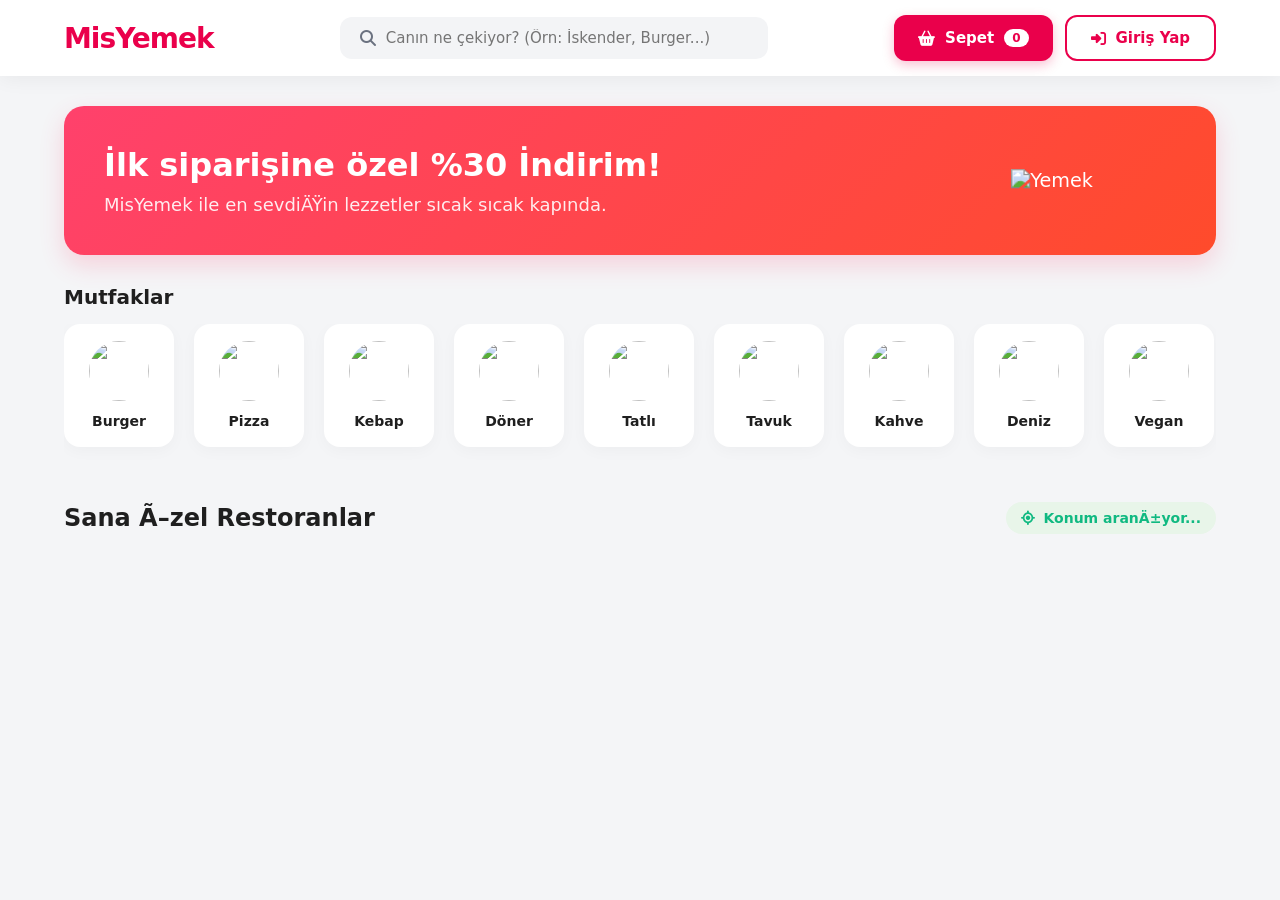
==== commit 0416b258: "Add files via upload" ====
--- a/index.html
+++ b/index.html
@@ -265,12 +265,68 @@
         .ripple-marker { background: var(--primary); border-radius: 50%; width: 12px; height: 12px; position: relative; }
         .ripple-marker::after { content: ''; position: absolute; top: 0; left: 0; width: 100%; height: 100%; border: 3px solid var(--primary); border-radius: 50%; animation: ripple 2s infinite; }
 
-        @media (max-width: 768px) {
-            header { flex-direction: column; gap: 15px; padding: 15px; }
-            .search-bar { width: 100%; order: 3; }
-            .header-actions { width: 100%; justify-content: space-between; }
-            .hero-banner { flex-direction: column; text-align: center; padding: 25px; }
-            .hero-banner img { margin-top: 20px; width: 120px; }
+        @media (max-width: 992px) {
+            .restaurants-grid { grid-template-columns: repeat(auto-fill, minmax(280px, 1fr)); gap: 20px; }
+            .hero-banner { padding: 30px; }
+            .hero-banner h1 { font-size: 26px; }
+        }
+
+        @media (max-width: 768px) {
+            header { padding: 12px 15px; gap: 8px; flex-wrap: wrap; }
+            .logo { font-size: 22px; flex: 1; letter-spacing: -1.5px; }
+            .header-actions { display: flex; gap: 8px; align-items: center; }
+            .search-bar { width: 100%; order: 3; padding: 10px 15px; margin-top: 5px; }
+            
+            .cart-btn { 
+                width: 42px; height: 42px; padding: 0; border-radius: 12px; 
+                justify-content: center; position: relative; 
+            }
+            .cart-btn span:not(.cart-badge) { display: none; }
+            .cart-btn i { font-size: 18px; margin: 0; }
+            .cart-badge { 
+                position: absolute; top: -6px; right: -6px; 
+                min-width: 18px; height: 18px; padding: 0; 
+                display: flex; align-items: center; justify-content: center; 
+                border-radius: 50%; font-size: 10px; border: 2px solid var(--white);
+            }
+
+            .profile-btn { padding: 8px 12px; height: 42px; }
+            .profile-btn span { display: none; }
+            .profile-avatar { width: 26px; height: 26px; font-size: 12px; }
+            
+            main { padding: 20px 15px; }
+            .hero-banner { flex-direction: column; text-align: center; gap: 15px; padding: 25px 15px; }
+            .hero-banner img { width: 100px; transform: none; }
+            .hero-banner h1 { font-size: 22px; }
+            .hero-banner p { font-size: 15px; }
+
+            .categories { gap: 12px; }
+            .cat-box { min-width: 90px; padding: 10px; }
+            .cat-box img { width: 45px; height: 45px; }
+            .cat-box span { font-size: 12px; }
+
+            .modal-content { padding: 25px 20px; width: 95%; border-radius: 20px; }
+            .res-header-modal { flex-direction: column; text-align: center; gap: 10px; }
+            .res-header-modal img { width: 60px; height: 60px; }
+
+            .menu-item { flex-direction: row; gap: 12px; }
+            .menu-item-img { width: 70px; height: 70px; }
+            .menu-item-info h4 { font-size: 15px; }
+            .menu-item-info p { display: -webkit-box; -webkit-line-clamp: 2; -webkit-box-orient: vertical; overflow: hidden; }
+
+            #map-container { height: 280px; }
+            .order-stepper { padding: 0; }
+            .step-label { font-size: 10px; }
+            .step-dot { width: 28px; height: 28px; font-size: 12px; }
+        }
+
+        @media (max-width: 480px) {
+            .restaurants-grid { grid-template-columns: 1fr; }
+            .restaurant-card { max-width: 100%; }
+            .cart-btn span:not(.cart-badge) { display: none; }
+            .cart-btn { padding: 10px; border-radius: 50%; width: 45px; height: 45px; justify-content: center; position: relative; }
+            .cart-btn i { margin: 0; font-size: 18px; }
+            .cart-badge { position: absolute; top: -5px; right: -5px; }
         }
     </style>
 </head>
@@ -282,8 +338,8 @@
             <div class="login-logo">MisYemek</div>
             <div class="login-sub">Lezzet kapÄ±nda, hesabÄ±n hazÄ±r.</div>
             <div class="login-tabs">
-                <div class="login-tab active" onclick="switchLoginTab('login')">GiriÅŸ Yap</div>
-                <div class="login-tab" onclick="switchLoginTab('register')">KayÄ±t Ol</div>
+                <div class="login-tab active" onclick="switchLoginTab('login')">Giriş Yap</div>
+                <div class="login-tab" onclick="switchLoginTab('register')">Kayıt Ol</div>
             </div>
 
             <!-- GÄ°RÄ°Å FORMU -->
@@ -291,7 +347,7 @@
                 <div class="login-error" id="login-error"></div>
                 <div class="form-group"><label>E-posta</label><input type="email" id="login-email" placeholder="ornek@email.com"></div>
                 <div class="form-group"><label>Åifre</label><input type="password" id="login-password" placeholder="Åifreniz"></div>
-                <button class="save-btn" onclick="doLogin()"><i class="fa-solid fa-right-to-bracket"></i> GiriÅŸ Yap</button>
+                <button class="save-btn" onclick="doLogin()"><i class="fa-solid fa-right-to-bracket"></i> Giriş Yap</button>
             </div>
 
 
@@ -325,7 +381,7 @@
         <div class="logo">MisYemek</div>
         <div class="search-bar">
             <i class="fa-solid fa-magnifying-glass" style="color: var(--text-light)"></i>
-            <input type="text" placeholder="CanÄ±n ne Ã§ekiyor? (Ã–rn: Ä°skender, Burger...)">
+            <input type="text" placeholder="Canın ne çekiyor? (Örn: İskender, Burger...)">
         </div>
         <div class="header-actions">
             <button id="track-order-btn" class="cart-btn" style="display: none; background: var(--success); box-shadow: 0 4px 12px rgba(16, 185, 129, 0.3);" onclick="openTrackingModal()">
@@ -337,10 +393,10 @@
             </button>
             <button class="profile-btn" onclick="openProfile()" id="hesabim-btn" style="display:none;">
                 <div class="profile-avatar" id="header-avatar">?</div>
-                HesabÄ±m
+                Hesabım
             </button>
             <button class="cart-btn" id="login-header-btn" onclick="showLoginRequired()" style="background: var(--white); color: var(--primary); border: 2px solid var(--primary); box-shadow: none;">
-                <i class="fa-solid fa-right-to-bracket"></i> GiriÅŸ Yap
+                <i class="fa-solid fa-right-to-bracket"></i> Giriş Yap
             </button>
         </div>
     </header>
@@ -348,8 +404,8 @@
     <main id="customer-main">
         <div class="hero-banner">
             <div>
-                <h1>Ä°lk sipariÅŸine Ã¶zel %30 Ä°ndirim!</h1>
-                <p>MisYemek ile en sevdiÄŸin lezzetler sÄ±cak sÄ±cak kapÄ±nda.</p>
+                <h1>İlk siparişine özel %30 İndirim!</h1>
+                <p>MisYemek ile en sevdiÄŸin lezzetler sıcak sıcak kapında.</p>
             </div>
             <img src="https://cdn-icons-png.flaticon.com/512/3081/3081333.png" alt="Yemek">
         </div>
@@ -366,11 +422,11 @@
                 <div class="cat-box" id="cat-Kebap" onclick="filterCategory('Kebap')">
                     <img src="https://images.unsplash.com/photo-1645696301019-35adcc18fc21?w=200&q=80"><span>Kebap</span>
                 </div>
-                <div class="cat-box" id="cat-DÃ¶ner" onclick="filterCategory('DÃ¶ner')">
-                    <img src="https://images.unsplash.com/photo-1529193591184-b1d58069ecdd?w=200&q=80"><span>DÃ¶ner</span>
-                </div>
-                <div class="cat-box" id="cat-TatlÄ±" onclick="filterCategory('TatlÄ±')">
-                    <img src="https://images.unsplash.com/photo-1511920170033-f8396924c348?w=200&q=80"><span>TatlÄ±</span>
+                <div class="cat-box" id="cat-Döner" onclick="filterCategory('Döner')">
+                    <img src="https://images.unsplash.com/photo-1529193591184-b1d58069ecdd?w=200&q=80"><span>Döner</span>
+                </div>
+                <div class="cat-box" id="cat-Tatlı" onclick="filterCategory('Tatlı')">
+                    <img src="https://images.unsplash.com/photo-1511920170033-f8396924c348?w=200&q=80"><span>Tatlı</span>
                 </div>
                 <div class="cat-box" id="cat-Tavuk" onclick="filterCategory('Tavuk')">
                     <img src="https://images.unsplash.com/photo-1604908176997-125f25cc6f3d?w=200&q=80"><span>Tavuk</span>
@@ -378,17 +434,17 @@
                 <div class="cat-box" id="cat-Kahve" onclick="filterCategory('Kahve')">
                     <img src="https://images.unsplash.com/photo-1541167760496-1628856ab772?w=200&q=80"><span>Kahve</span>
                 </div>
-                <div class="cat-box" id="cat-Deniz ÃœrÃ¼nleri" onclick="filterCategory('Deniz ÃœrÃ¼nleri')">
+                <div class="cat-box" id="cat-Deniz Ürünleri" onclick="filterCategory('Deniz Ürünleri')">
                     <img src="https://images.unsplash.com/photo-1519708227418-c8fd9a32b7a2?w=200&q=80"><span>Deniz</span>
                 </div>
                 <div class="cat-box" id="cat-Vegan" onclick="filterCategory('Vegan')">
                     <img src="https://images.unsplash.com/photo-1512621776951-a57141f2eefd?w=200&q=80"><span>Vegan</span>
                 </div>
-                <div class="cat-box" id="cat-Ã‡orba" onclick="filterCategory('Ã‡orba')">
-                    <img src="https://images.unsplash.com/photo-1547592166-23ac45744acd?w=200&q=80"><span>Ã‡orba</span>
-                </div>
-                <div class="cat-box" id="cat-BÃ¶rek" onclick="filterCategory('BÃ¶rek')">
-                    <img src="https://images.unsplash.com/photo-1601050690597-df0568f70950?w=200&q=80"><span>BÃ¶rek</span>
+                <div class="cat-box" id="cat-Çorba" onclick="filterCategory('Çorba')">
+                    <img src="https://images.unsplash.com/photo-1547592166-23ac45744acd?w=200&q=80"><span>Çorba</span>
+                </div>
+                <div class="cat-box" id="cat-Börek" onclick="filterCategory('Börek')">
+                    <img src="https://images.unsplash.com/photo-1601050690597-df0568f70950?w=200&q=80"><span>Börek</span>
                 </div>
             </div>
         </div>
@@ -755,7 +811,7 @@
                 <div class="custom-spinner" style="margin-bottom: 15px;">
                     <i class="fa-solid fa-circle-notch"></i>
                 </div>
-                <h3 id="order-status-text" class="pulse-text" style="color: var(--text-dark); font-size: 26px; font-weight: 900; margin-bottom: 8px;">SipariÅŸ HazÄ±rlanÄ±yor...</h3>
+                <h3 id="order-status-text" class="pulse-text" style="color: var(--text-dark); font-size: 26px; font-weight: 900; margin-bottom: 8px;">SipariÅŸ Hazırlanıyor...</h3>
                 <p id="time-text" style="color: var(--text-light); font-size: 15px; font-weight: 500;">Lezzetiniz Ã¶zenle hazÄ±rlanÄ±yor, kuryemiz bekliyor.</p>
             </div>
 
@@ -763,11 +819,11 @@
                 <div class="step-progress" id="order-progress-bar"></div>
                 <div class="step completed" id="step-1">
                     <div class="step-dot"><i class="fa-solid fa-check"></i></div>
-                    <span class="step-label">AlÄ±ndÄ±</span>
+                    <span class="step-label">Alındı</span>
                 </div>
                 <div class="step active" id="step-2">
                     <div class="step-dot"><i class="fa-solid fa-utensils"></i></div>
-                    <span class="step-label">HazÄ±rlanÄ±yor</span>
+                    <span class="step-label">Hazırlanıyor</span>
                 </div>
                 <div class="step" id="step-3">
                     <div class="step-dot"><i class="fa-solid fa-motorcycle"></i></div>
@@ -842,14 +898,14 @@
             { name: "Antep SofrasÄ±", type: "Kebap", sponsor: false, img: "https://images.unsplash.com/photo-1529193591184-b1d58069ecdd?w=500&q=80",
                 menu: [ { id: 302, name: "Urfa Porsiyon", price: 210, desc: "AcÄ±sÄ±z kebap", img: "https://images.unsplash.com/photo-1654877395066-5867ec6b80d0?w=150" } ] },
             
-            { name: "Sokak DÃ¶nercisi", type: "DÃ¶ner", sponsor: false, img: "https://images.unsplash.com/photo-1627308595229-7830f5c90683?w=500&q=80",
-                menu: [ { id: 401, name: "Et DÃ¶ner DÃ¼rÃ¼m", price: 160, desc: "Ã–zel lavaÅŸ arasÄ±", img: "https://images.unsplash.com/photo-1627308595229-7830f5c90683?w=150" } ] },
-            { name: "Tarihi DÃ¶nerci", type: "DÃ¶ner", sponsor: true, img: "https://images.unsplash.com/photo-1604908176997-125f25cc6f3d?w=500&q=80",
-                menu: [ { id: 402, name: "Tavuk DÃ¶ner", price: 110, desc: "Bol soslu", img: "https://images.unsplash.com/photo-1604908176997-125f25cc6f3d?w=150" } ] },
+            { name: "Sokak Dönercisi", type: "Döner", sponsor: false, img: "https://images.unsplash.com/photo-1627308595229-7830f5c90683?w=500&q=80",
+                menu: [ { id: 401, name: "Et Döner DÃ¼rÃ¼m", price: 160, desc: "Ã–zel lavaÅŸ arasÄ±", img: "https://images.unsplash.com/photo-1627308595229-7830f5c90683?w=150" } ] },
+            { name: "Tarihi Dönerci", type: "Döner", sponsor: true, img: "https://images.unsplash.com/photo-1604908176997-125f25cc6f3d?w=500&q=80",
+                menu: [ { id: 402, name: "Tavuk Döner", price: 110, desc: "Bol soslu", img: "https://images.unsplash.com/photo-1604908176997-125f25cc6f3d?w=150" } ] },
             
-            { name: "TatlÄ±cÄ± Bey", type: "TatlÄ±", sponsor: true, img: "https://images.unsplash.com/photo-1511920170033-f8396924c348?w=500&q=80",
+            { name: "TatlıcÄ± Bey", type: "Tatlı", sponsor: true, img: "https://images.unsplash.com/photo-1511920170033-f8396924c348?w=500&q=80",
                 menu: [ { id: 501, name: "SoÄŸuk Baklava", price: 250, desc: "FÄ±stÄ±klÄ±, sÃ¼tlÃ¼", img: "https://images.unsplash.com/photo-1511920170033-f8396924c348?w=150" } ] },
-            { name: "Ã‡ikolata AtÃ¶lyesi", type: "TatlÄ±", sponsor: false, img: "https://images.unsplash.com/photo-1624353365286-3f8d62daad51?w=500&q=80",
+            { name: "Ã‡ikolata AtÃ¶lyesi", type: "Tatlı", sponsor: false, img: "https://images.unsplash.com/photo-1624353365286-3f8d62daad51?w=500&q=80",
                 menu: [ { id: 502, name: "San Sebastian", price: 120, desc: "Ã‡ikolata soslu", img: "https://images.unsplash.com/photo-1624353365286-3f8d62daad51?w=150" } ] },
 
             { name: "PiliÃ§ DÃ¼nyasÄ±", type: "Tavuk", sponsor: false, img: "https://images.unsplash.com/photo-1604908176997-125f25cc6f3d?w=500&q=80",
@@ -864,10 +920,10 @@
                 menu: [ { id: 702, name: "Filtre Kahve", price: 65, desc: "%100 Arabica", img: "https://images.unsplash.com/photo-1497935586351-b67a49e012bf?w=150" },
                         { id: 704, name: "Cold Brew", price: 95, desc: "12 saat demleme", img: "https://images.unsplash.com/photo-1461023058943-07fcbe16d735?w=150" } ] },
 
-            { name: "BalÄ±k Evi", type: "Deniz ÃœrÃ¼nleri", sponsor: false, img: "https://images.unsplash.com/photo-1519708227418-c8fd9a32b7a2?w=500&q=80",
+            { name: "BalÄ±k Evi", type: "Deniz Ürünleri", sponsor: false, img: "https://images.unsplash.com/photo-1519708227418-c8fd9a32b7a2?w=500&q=80",
                 menu: [ { id: 801, name: "Levrek Izgara", price: 320, desc: "Taze levrek, limon", img: "https://images.unsplash.com/photo-1519708227418-c8fd9a32b7a2?w=150" },
                         { id: 802, name: "Karides GÃ¼veÃ§", price: 280, desc: "Domates soslu", img: "https://images.unsplash.com/photo-1565680018434-b513d5e5fd47?w=150" } ] },
-            { name: "Deniz SofrasÄ±", type: "Deniz ÃœrÃ¼nleri", sponsor: true, img: "https://images.unsplash.com/photo-1565680018434-b513d5e5fd47?w=500&q=80",
+            { name: "Deniz SofrasÄ±", type: "Deniz Ürünleri", sponsor: true, img: "https://images.unsplash.com/photo-1565680018434-b513d5e5fd47?w=500&q=80",
                 menu: [ { id: 803, name: "BalÄ±k Ekmek", price: 120, desc: "Taze balÄ±k, soÄŸan", img: "https://images.unsplash.com/photo-1519708227418-c8fd9a32b7a2?w=150" },
                         { id: 804, name: "Midye Dolma", price: 90, desc: "PirinÃ§li, baharatlÄ±", img: "https://images.unsplash.com/photo-1565680018434-b513d5e5fd47?w=150" } ] },
 
@@ -878,60 +934,102 @@
                 menu: [ { id: 903, name: "Falafel DÃ¼rÃ¼m", price: 110, desc: "Nohut kÃ¶ftesi, tahin", img: "https://images.unsplash.com/photo-1540420773420-3366772f4999?w=150" },
                         { id: 904, name: "Smoothie Bowl", price: 120, desc: "Meyve, granola", img: "https://images.unsplash.com/photo-1512621776951-a57141f2eefd?w=150" } ] },
 
-            { name: "Ã‡orba Evi", type: "Ã‡orba", sponsor: false, img: "https://images.unsplash.com/photo-1547592166-23ac45744acd?w=500&q=80",
-                menu: [ { id: 1001, name: "Mercimek Ã‡orbasÄ±", price: 65, desc: "Geleneksel tarif", img: "https://images.unsplash.com/photo-1547592166-23ac45744acd?w=150" },
-                        { id: 1002, name: "Ezogelin Ã‡orbasÄ±", price: 70, desc: "BaharatlÄ±, doyurucu", img: "https://images.unsplash.com/photo-1547592166-23ac45744acd?w=150" } ] },
-            { name: "SÄ±cak KaÅŸÄ±k", type: "Ã‡orba", sponsor: true, img: "https://images.unsplash.com/photo-1603105037880-880cd4edfb0d?w=500&q=80",
-                menu: [ { id: 1003, name: "Ä°ÅŸkembe Ã‡orbasÄ±", price: 80, desc: "SarÄ±msaklÄ±, sirkeli", img: "https://images.unsplash.com/photo-1603105037880-880cd4edfb0d?w=150" },
-                        { id: 1004, name: "Domates Ã‡orbasÄ±", price: 60, desc: "KremalÄ±, taze", img: "https://images.unsplash.com/photo-1547592166-23ac45744acd?w=150" } ] },
-
-            { name: "Pasta & BÃ¶rek", type: "BÃ¶rek", sponsor: false, img: "https://images.unsplash.com/photo-1601050690597-df0568f70950?w=500&q=80",
+            { name: "Çorba Evi", type: "Çorba", sponsor: false, img: "https://images.unsplash.com/photo-1547592166-23ac45744acd?w=500&q=80",
+                menu: [ { id: 1001, name: "Mercimek ÇorbasÄ±", price: 65, desc: "Geleneksel tarif", img: "https://images.unsplash.com/photo-1547592166-23ac45744acd?w=150" },
+                        { id: 1002, name: "Ezogelin ÇorbasÄ±", price: 70, desc: "BaharatlÄ±, doyurucu", img: "https://images.unsplash.com/photo-1547592166-23ac45744acd?w=150" } ] },
+            { name: "SÄ±cak KaÅŸÄ±k", type: "Çorba", sponsor: true, img: "https://images.unsplash.com/photo-1603105037880-880cd4edfb0d?w=500&q=80",
+                menu: [ { id: 1003, name: "Ä°ÅŸkembe ÇorbasÄ±", price: 80, desc: "SarÄ±msaklÄ±, sirkeli", img: "https://images.unsplash.com/photo-1603105037880-880cd4edfb0d?w=150" },
+                        { id: 1004, name: "Domates ÇorbasÄ±", price: 60, desc: "KremalÄ±, taze", img: "https://images.unsplash.com/photo-1547592166-23ac45744acd?w=150" } ] },
+
+            { name: "Pasta & Börek", type: "Börek", sponsor: false, img: "https://images.unsplash.com/photo-1601050690597-df0568f70950?w=500&q=80",
                 menu: [ { id: 1101, name: "Su BÃ¶reÄŸi", price: 95, desc: "Peynirli, ev yapÄ±mÄ±", img: "https://images.unsplash.com/photo-1601050690597-df0568f70950?w=150" },
                         { id: 1102, name: "Sigara BÃ¶reÄŸi", price: 75, desc: "Ã‡Ä±tÄ±r, peynirli", img: "https://images.unsplash.com/photo-1601050690597-df0568f70950?w=150" } ] },
-            { name: "FÄ±rÄ±n KÃ¶ÅŸesi", type: "BÃ¶rek", sponsor: true, img: "https://images.unsplash.com/photo-1509440159596-0249088772ff?w=500&q=80",
-                menu: [ { id: 1103, name: "IspanaklÄ± BÃ¶rek", price: 85, desc: "Taze Ä±spanak", img: "https://images.unsplash.com/photo-1509440159596-0249088772ff?w=150" },
+            { name: "FÄ±rÄ±n KÃ¶ÅŸesi", type: "Börek", sponsor: true, img: "https://images.unsplash.com/photo-1509440159596-0249088772ff?w=500&q=80",
+                menu: [ { id: 1103, name: "IspanaklÄ± Börek", price: 85, desc: "Taze Ä±spanak", img: "https://images.unsplash.com/photo-1509440159596-0249088772ff?w=150" },
                         { id: 1104, name: "KÄ±ymalÄ± Pide", price: 110, desc: "Ã–zel kÄ±yma harcÄ±", img: "https://images.unsplash.com/photo-1509440159596-0249088772ff?w=150" } ] }
         ];
 
         let dynamicRestaurants = [];
 
-        window.onload = () => {
-            // Konum al
-            if ("geolocation" in navigator) {
-                navigator.geolocation.getCurrentPosition(
-                    (position) => {
-                        userLat = position.coords.latitude;
-                        userLng = position.coords.longitude;
-                        document.getElementById('location-status').innerHTML = '<i class="fa-solid fa-check"></i> Konum Bulundu';
-                        generateNearbyRestaurants();
-                    },
-                    (error) => {
-                        document.getElementById('location-status').innerHTML = '<i class="fa-solid fa-triangle-exclamation"></i> VarsayÄ±lan Konum KullanÄ±lÄ±yor';
-                        generateNearbyRestaurants();
-                    }
-                );
-            } else {
-                generateNearbyRestaurants();
-            }
-        };
-
-        function generateNearbyRestaurants() {
-            dynamicRestaurants = resTemplates.map((template, index) => {
-                let latOffset = (Math.random() - 0.5) * 0.04; 
-                let lngOffset = (Math.random() - 0.5) * 0.04;
-                let rLat = userLat + latOffset;
-                let rLng = userLng + lngOffset;
-                let distance = calculateDistance(userLat, userLng, rLat, rLng);
-
-                return {
-                    id: index, name: template.name, img: template.img, type: template.type,
-                    sponsor: template.sponsor, menu: template.menu,
-                    lat: rLat, lng: rLng, distance: distance.toFixed(1),
-                    rating: (Math.random() * (5.0 - 4.0) + 4.0).toFixed(1)
-                };
-            });
-            dynamicRestaurants.sort((a, b) => a.distance - b.distance);
-            renderRestaurants();
+        window.onload = () => {
+            const { db, collection, onSnapshot } = window._fb;
+            let lastFsRestaurants = [];
+
+            // 1. Önce statik restoranları hemen yükle
+            initRestaurantsWithLocation([]);
+
+            // 2. Firestore'u arka planda dinle
+            onSnapshot(collection(db, "users"), (snapshot) => {
+                const fsRestaurants = [];
+                snapshot.forEach(doc => {
+                    const data = doc.data();
+                    if (data.role === 'restaurant') {
+                        fsRestaurants.push({
+                            id: doc.id,
+                            name: data.name,
+                            type: data.category,
+                            img: "https://images.unsplash.com/photo-1555396273-367ea4eb4db5?w=500&q=80",
+                            menu: [ { id: 999, name: "Günün Menüsü", price: 185, desc: "Özel lezzet", img: "https://images.unsplash.com/photo-1555396273-367ea4eb4db5?w=150" } ],
+                            lat: data.lat || (userLat + (Math.random() - 0.5) * 0.04),
+                            lng: data.lng || (userLng + (Math.random() - 0.5) * 0.04),
+                            sponsor: false,
+                            rating: "4.8"
+                        });
+                    }
+                });
+                lastFsRestaurants = fsRestaurants;
+                initRestaurantsWithLocation(lastFsRestaurants);
+            }, (err) => {
+                console.warn("Firestore dinlenemedi (Muhtemelen Rules kapalı):", err);
+                initRestaurantsWithLocation([]); // Hata olsa bile statikleri göster
+            });
+
+            // 3. Konumu bulmaya çalış (Hızlıca)
+            if ("geolocation" in navigator) {
+                navigator.geolocation.getCurrentPosition(
+                    (position) => {
+                        userLat = position.coords.latitude;
+                        userLng = position.coords.longitude;
+                        document.getElementById('location-status').innerHTML = '<i class="fa-solid fa-check"></i> Konum Bulundu';
+                        initRestaurantsWithLocation(lastFsRestaurants);
+                    },
+                    (error) => {
+                        document.getElementById('location-status').innerHTML = '<i class="fa-solid fa-triangle-exclamation"></i> Varsayılan Konum';
+                        initRestaurantsWithLocation(lastFsRestaurants);
+                    },
+                    { timeout: 5000 } // 5 saniye sonra vazgeç
+                );
+            } else {
+                document.getElementById('location-status').innerHTML = '<i class="fa-solid fa-triangle-exclamation"></i> Konum Desteği Yok';
+            }
+        };
+
+        function initRestaurantsWithLocation(fsRestaurants) {
+            const allTemplates = [...resTemplates, ...fsRestaurants];
+            // ID çakışmalarını önlemek için template bazlı benzersizleştirme
+            const uniqueMap = new Map();
+            allTemplates.forEach((t, idx) => {
+                const key = t.name + (t.id || idx);
+                if(!uniqueMap.has(key)) uniqueMap.set(key, t);
+            });
+            const uniqueTemplates = Array.from(uniqueMap.values());
+
+            dynamicRestaurants = uniqueTemplates.map((template, index) => {
+                let rLat = template.lat || (userLat + (Math.random() - 0.5) * 0.04);
+                let rLng = template.lng || (userLng + (Math.random() - 0.5) * 0.04);
+                let distance = calculateDistance(userLat, userLng, rLat, rLng);
+
+                return {
+                    ...template,
+                    id: template.id || index,
+                    lat: rLat,
+                    lng: rLng,
+                    distance: distance.toFixed(1),
+                    rating: template.rating || (Math.random() * (5.0 - 4.0) + 4.0).toFixed(1)
+                };
+            });
+            dynamicRestaurants.sort((a, b) => a.distance - b.distance);
+            renderRestaurants();
         }
 
         // KATEGORÄ° FÄ°LTRELEME FONKSÄ°YONU
@@ -1173,7 +1271,7 @@
                 errEl.style.display = 'block';
             } finally {
                 btn.disabled = false;
-                btn.innerHTML = '<i class="fa-solid fa-right-to-bracket"></i> GiriÅŸ Yap';
+                btn.innerHTML = '<i class="fa-solid fa-right-to-bracket"></i> Giriş Yap';
             }
         }
 
@@ -1390,7 +1488,7 @@
                 document.getElementById('customer-main').style.display = 'block';
                 if(document.getElementById('restaurant-main')) document.getElementById('restaurant-main').style.display = 'none';
 
-                document.getElementById('hesabim-btn').innerHTML = `<div class="profile-avatar" id="header-avatar">${initials}</div> HesabÄ±m`;
+                document.getElementById('hesabim-btn').innerHTML = `<div class="profile-avatar" id="header-avatar">${initials}</div> Hesabım`;
                 document.querySelectorAll('.customer-only').forEach(el => el.style.display = 'flex');
                 document.querySelectorAll('.restaurant-only').forEach(el => el.style.display = 'none');
                 
@@ -1925,3 +2023,9 @@
     </script>
 </body>
 </html>
+
+
+
+
+
+
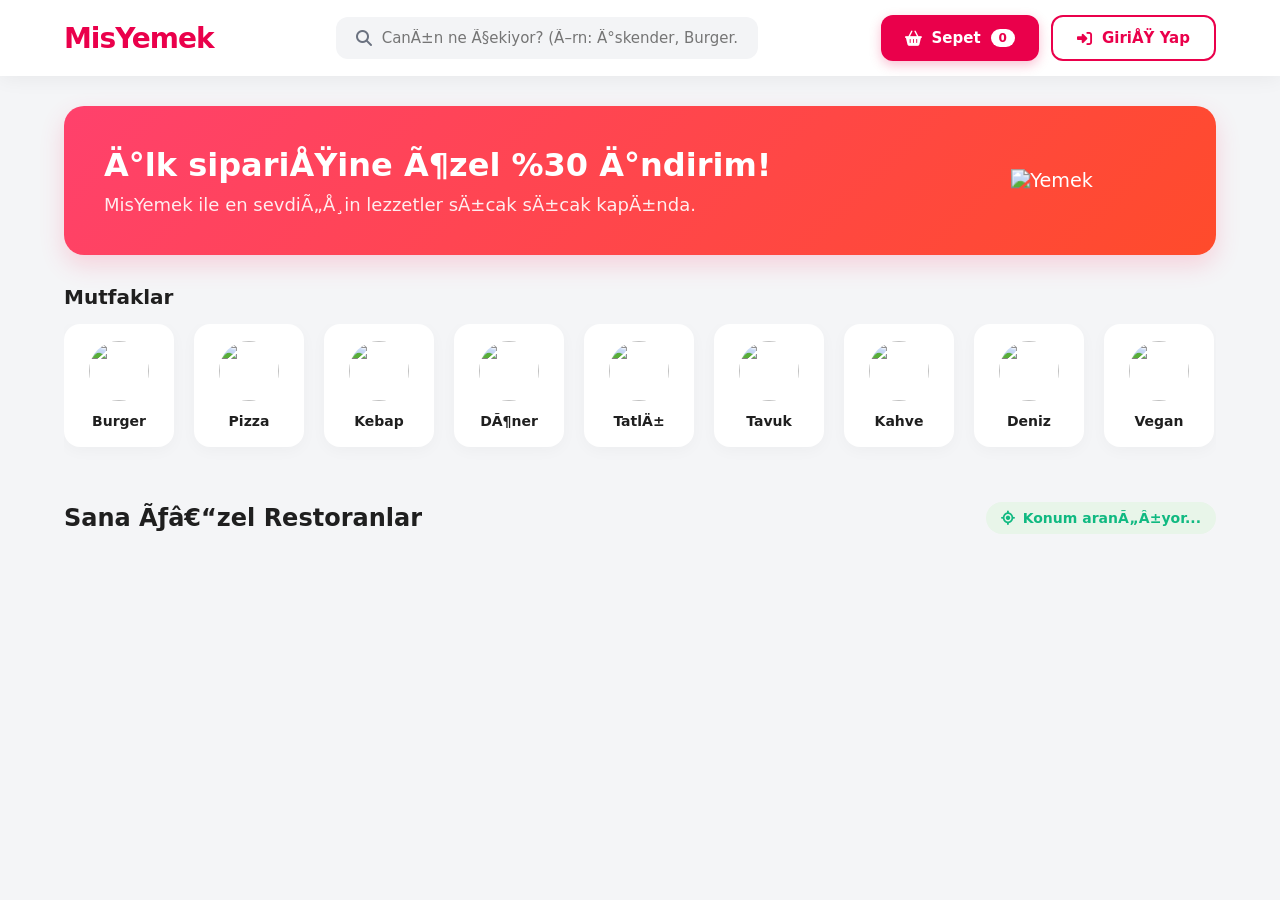
==== commit ce08ff1e: "Add files via upload" ====
--- a/index.html
+++ b/index.html
@@ -3,7 +3,7 @@
 <head>
     <meta charset="UTF-8">
     <meta name="viewport" content="width=device-width, initial-scale=1.0">
-    <title>MisYemek | Lezzet KapÄ±nda</title>
+    <title>MisYemek | Lezzet KapÃ„Â±nda</title>
     <link rel="stylesheet" href="https://unpkg.com/leaflet@1.9.4/dist/leaflet.css" />
     <link rel="stylesheet" href="https://unpkg.com/leaflet-routing-machine@latest/dist/leaflet-routing-machine.css" />
     <link rel="stylesheet" href="https://cdnjs.cloudflare.com/ajax/libs/font-awesome/6.4.0/css/all.min.css">
@@ -194,7 +194,7 @@
 
         .empty-state { grid-column: 1 / -1; text-align: center; padding: 40px; color: var(--text-light); font-size: 18px; }
 
-        /* MODALS (DeÄŸiÅŸmedi) */
+        /* MODALS (DeÃ„Å¸iÃ…Å¸medi) */
         .modal-overlay { position: fixed; top: 0; left: 0; width: 100%; height: 100%; background: rgba(0,0,0,0.6); backdrop-filter: blur(4px); display: none; justify-content: center; align-items: center; z-index: 1000; }
         .modal-content { background: white; padding: 35px; border-radius: 24px; width: 90%; max-width: 600px; position: relative; max-height: 90vh; overflow-y: auto; }
         .close-btn { position: absolute; top: 20px; right: 25px; font-size: 28px; cursor: pointer; color: #a0aec0; transition: 0.2s; z-index: 1001; }
@@ -332,22 +332,22 @@
 </head>
 <body>
 
-    <!-- LOGIN EKRANI (baÅŸlangÄ±Ã§ta gizli) -->
+    <!-- LOGIN EKRANI (baÃ…Å¸langÃ„Â±ÃƒÂ§ta gizli) -->
     <div id="login-screen" style="display:none;">
         <div class="login-box">
             <div class="login-logo">MisYemek</div>
-            <div class="login-sub">Lezzet kapÄ±nda, hesabÄ±n hazÄ±r.</div>
+            <div class="login-sub">Lezzet kapÃ„Â±nda, hesabÃ„Â±n hazÃ„Â±r.</div>
             <div class="login-tabs">
-                <div class="login-tab active" onclick="switchLoginTab('login')">Giriş Yap</div>
-                <div class="login-tab" onclick="switchLoginTab('register')">Kayıt Ol</div>
-            </div>
-
-            <!-- GÄ°RÄ°Å FORMU -->
+                <div class="login-tab active" onclick="switchLoginTab('login')">GiriÅŸ Yap</div>
+                <div class="login-tab" onclick="switchLoginTab('register')">KayÄ±t Ol</div>
+            </div>
+
+            <!-- GÃ„Â°RÃ„Â°Ã…Â FORMU -->
             <div class="login-form active" id="tab-login">
                 <div class="login-error" id="login-error"></div>
                 <div class="form-group"><label>E-posta</label><input type="email" id="login-email" placeholder="ornek@email.com"></div>
-                <div class="form-group"><label>Åifre</label><input type="password" id="login-password" placeholder="Åifreniz"></div>
-                <button class="save-btn" onclick="doLogin()"><i class="fa-solid fa-right-to-bracket"></i> Giriş Yap</button>
+                <div class="form-group"><label>Ã…Âifre</label><input type="password" id="login-password" placeholder="Ã…Âifreniz"></div>
+                <button class="save-btn" onclick="doLogin()"><i class="fa-solid fa-right-to-bracket"></i> GiriÅŸ Yap</button>
             </div>
 
 
@@ -355,23 +355,23 @@
             <div class="login-form" id="tab-register">
                 <div class="login-error" id="register-error"></div>
                 <div class="form-row">
-                    <div class="form-group"><label>Ad</label><input type="text" id="reg-firstname" placeholder="AdÄ±nÄ±z"></div>
-                    <div class="form-group"><label>Soyad</label><input type="text" id="reg-lastname" placeholder="SoyadÄ±nÄ±z"></div>
+                    <div class="form-group"><label>Ad</label><input type="text" id="reg-firstname" placeholder="AdÃ„Â±nÃ„Â±z"></div>
+                    <div class="form-group"><label>Soyad</label><input type="text" id="reg-lastname" placeholder="SoyadÃ„Â±nÃ„Â±z"></div>
                 </div>
                 <div class="form-group"><label>E-posta</label><input type="email" id="reg-email" placeholder="ornek@email.com"></div>
                 <div class="form-group"><label>Telefon</label><input type="tel" id="reg-phone" placeholder="+90 5xx xxx xx xx" maxlength="13" oninput="this.value=this.value.replace(/[^0-9+]/g,'').substring(0,13)"></div>
-                <div class="form-group"><label>Åifre</label><input type="password" id="reg-password" placeholder="En az 8 karakter"></div>
+                <div class="form-group"><label>Ã…Âifre</label><input type="password" id="reg-password" placeholder="En az 8 karakter"></div>
                 <div class="login-divider">Teslimat Adresi</div>
-                <div class="form-group"><label>Adres BaÅŸlÄ±ÄŸÄ±</label><input type="text" id="reg-addr-title" placeholder="Ev, Ä°ÅŸ..."></div>
-                <div class="form-group"><label>Ä°l</label>
-                    <select id="reg-addr-city"><option>Ankara</option><option>Ä°stanbul</option><option>Ä°zmir</option><option>Bursa</option><option>Antalya</option><option>Adana</option><option>Konya</option><option>Gaziantep</option></select>
+                <div class="form-group"><label>Adres BaÃ…Å¸lÃ„Â±Ã„Å¸Ã„Â±</label><input type="text" id="reg-addr-title" placeholder="Ev, Ã„Â°Ã…Å¸..."></div>
+                <div class="form-group"><label>Ã„Â°l</label>
+                    <select id="reg-addr-city"><option>Ankara</option><option>Ã„Â°stanbul</option><option>Ã„Â°zmir</option><option>Bursa</option><option>Antalya</option><option>Adana</option><option>Konya</option><option>Gaziantep</option></select>
                 </div>
                 <div class="form-row">
-                    <div class="form-group"><label>Ä°lÃ§e</label><input type="text" id="reg-addr-district" placeholder="Ä°lÃ§e"></div>
+                    <div class="form-group"><label>Ã„Â°lÃƒÂ§e</label><input type="text" id="reg-addr-district" placeholder="Ã„Â°lÃƒÂ§e"></div>
                     <div class="form-group"><label>Bina / Daire</label><input type="text" id="reg-addr-no" placeholder="No" maxlength="10" oninput="this.value=this.value.replace(/[^0-9\/\-]/g,'')"></div>
                 </div>
                 <div class="form-group"><label>Mahalle / Sokak</label><input type="text" id="reg-addr-street" placeholder="Mahalle, cadde, sokak"></div>
-                <button class="save-btn" onclick="doRegister()"><i class="fa-solid fa-user-plus"></i> Hesap OluÅŸtur</button>
+                <button class="save-btn" onclick="doRegister()"><i class="fa-solid fa-user-plus"></i> Hesap OluÃ…Å¸tur</button>
             </div>
 
         </div>
@@ -381,7 +381,7 @@
         <div class="logo">MisYemek</div>
         <div class="search-bar">
             <i class="fa-solid fa-magnifying-glass" style="color: var(--text-light)"></i>
-            <input type="text" placeholder="Canın ne çekiyor? (Örn: İskender, Burger...)">
+            <input type="text" placeholder="CanÄ±n ne Ã§ekiyor? (Ã–rn: Ä°skender, Burger...)">
         </div>
         <div class="header-actions">
             <button id="track-order-btn" class="cart-btn" style="display: none; background: var(--success); box-shadow: 0 4px 12px rgba(16, 185, 129, 0.3);" onclick="openTrackingModal()">
@@ -393,10 +393,10 @@
             </button>
             <button class="profile-btn" onclick="openProfile()" id="hesabim-btn" style="display:none;">
                 <div class="profile-avatar" id="header-avatar">?</div>
-                Hesabım
+                HesabÄ±m
             </button>
             <button class="cart-btn" id="login-header-btn" onclick="showLoginRequired()" style="background: var(--white); color: var(--primary); border: 2px solid var(--primary); box-shadow: none;">
-                <i class="fa-solid fa-right-to-bracket"></i> Giriş Yap
+                <i class="fa-solid fa-right-to-bracket"></i> GiriÅŸ Yap
             </button>
         </div>
     </header>
@@ -404,8 +404,8 @@
     <main id="customer-main">
         <div class="hero-banner">
             <div>
-                <h1>İlk siparişine özel %30 İndirim!</h1>
-                <p>MisYemek ile en sevdiÄŸin lezzetler sıcak sıcak kapında.</p>
+                <h1>Ä°lk sipariÅŸine Ã¶zel %30 Ä°ndirim!</h1>
+                <p>MisYemek ile en sevdiÃ„Å¸in lezzetler sÄ±cak sÄ±cak kapÄ±nda.</p>
             </div>
             <img src="https://cdn-icons-png.flaticon.com/512/3081/3081333.png" alt="Yemek">
         </div>
@@ -422,11 +422,11 @@
                 <div class="cat-box" id="cat-Kebap" onclick="filterCategory('Kebap')">
                     <img src="https://images.unsplash.com/photo-1645696301019-35adcc18fc21?w=200&q=80"><span>Kebap</span>
                 </div>
-                <div class="cat-box" id="cat-Döner" onclick="filterCategory('Döner')">
-                    <img src="https://images.unsplash.com/photo-1529193591184-b1d58069ecdd?w=200&q=80"><span>Döner</span>
-                </div>
-                <div class="cat-box" id="cat-Tatlı" onclick="filterCategory('Tatlı')">
-                    <img src="https://images.unsplash.com/photo-1511920170033-f8396924c348?w=200&q=80"><span>Tatlı</span>
+                <div class="cat-box" id="cat-DÃ¶ner" onclick="filterCategory('DÃ¶ner')">
+                    <img src="https://images.unsplash.com/photo-1529193591184-b1d58069ecdd?w=200&q=80"><span>DÃ¶ner</span>
+                </div>
+                <div class="cat-box" id="cat-TatlÄ±" onclick="filterCategory('TatlÄ±')">
+                    <img src="https://images.unsplash.com/photo-1511920170033-f8396924c348?w=200&q=80"><span>TatlÄ±</span>
                 </div>
                 <div class="cat-box" id="cat-Tavuk" onclick="filterCategory('Tavuk')">
                     <img src="https://images.unsplash.com/photo-1604908176997-125f25cc6f3d?w=200&q=80"><span>Tavuk</span>
@@ -434,25 +434,25 @@
                 <div class="cat-box" id="cat-Kahve" onclick="filterCategory('Kahve')">
                     <img src="https://images.unsplash.com/photo-1541167760496-1628856ab772?w=200&q=80"><span>Kahve</span>
                 </div>
-                <div class="cat-box" id="cat-Deniz Ürünleri" onclick="filterCategory('Deniz Ürünleri')">
+                <div class="cat-box" id="cat-Deniz ÃœrÃ¼nleri" onclick="filterCategory('Deniz ÃœrÃ¼nleri')">
                     <img src="https://images.unsplash.com/photo-1519708227418-c8fd9a32b7a2?w=200&q=80"><span>Deniz</span>
                 </div>
                 <div class="cat-box" id="cat-Vegan" onclick="filterCategory('Vegan')">
                     <img src="https://images.unsplash.com/photo-1512621776951-a57141f2eefd?w=200&q=80"><span>Vegan</span>
                 </div>
-                <div class="cat-box" id="cat-Çorba" onclick="filterCategory('Çorba')">
-                    <img src="https://images.unsplash.com/photo-1547592166-23ac45744acd?w=200&q=80"><span>Çorba</span>
-                </div>
-                <div class="cat-box" id="cat-Börek" onclick="filterCategory('Börek')">
-                    <img src="https://images.unsplash.com/photo-1601050690597-df0568f70950?w=200&q=80"><span>Börek</span>
+                <div class="cat-box" id="cat-Ã‡orba" onclick="filterCategory('Ã‡orba')">
+                    <img src="https://images.unsplash.com/photo-1547592166-23ac45744acd?w=200&q=80"><span>Ã‡orba</span>
+                </div>
+                <div class="cat-box" id="cat-BÃ¶rek" onclick="filterCategory('BÃ¶rek')">
+                    <img src="https://images.unsplash.com/photo-1601050690597-df0568f70950?w=200&q=80"><span>BÃ¶rek</span>
                 </div>
             </div>
         </div>
 
         <div class="section-header">
-            <h2 id="section-title">Sana Ã–zel Restoranlar</h2>
+            <h2 id="section-title">Sana Ãƒâ€“zel Restoranlar</h2>
             <div class="status-badge" id="location-status">
-                <i class="fa-solid fa-location-crosshairs fa-spin"></i> Konum aranÄ±yor...
+                <i class="fa-solid fa-location-crosshairs fa-spin"></i> Konum aranÃ„Â±yor...
             </div>
         </div>
         
@@ -462,18 +462,18 @@
     <!-- RESTORAN ANA EKRANI (DASHBOARD) -->
     <main id="restaurant-main" style="display: none; max-width: 1200px; margin: 40px auto; padding: 0 20px;">
         <div style="margin-bottom: 30px;">
-            <h1 style="font-size: 28px; color: var(--text-dark);">HoÅŸ Geldiniz, <span id="dash-res-name" style="color: var(--primary);">Restoran</span></h1>
-            <p style="color: var(--text-light); margin-top: 5px;">Ä°ÅŸletmenizin bugÃ¼nkÃ¼ Ã¶zeti ve sipariÅŸ yÃ¶netimi.</p>
+            <h1 style="font-size: 28px; color: var(--text-dark);">HoÃ…Å¸ Geldiniz, <span id="dash-res-name" style="color: var(--primary);">Restoran</span></h1>
+            <p style="color: var(--text-light); margin-top: 5px;">Ã„Â°Ã…Å¸letmenizin bugÃƒÂ¼nkÃƒÂ¼ ÃƒÂ¶zeti ve sipariÃ…Å¸ yÃƒÂ¶netimi.</p>
         </div>
 
         <div style="display: grid; grid-template-columns: repeat(auto-fit, minmax(250px, 1fr)); gap: 20px; margin-bottom: 30px;">
             <div style="background: white; padding: 25px; border-radius: 16px; box-shadow: 0 4px 15px rgba(0,0,0,0.03); border: 1px solid var(--border); border-left: 5px solid var(--primary);">
-                <div style="color: var(--text-light); font-size: 14px; font-weight: 600; margin-bottom: 10px;">BEKLEYEN SÄ°PARÄ°Å</div>
+                <div style="color: var(--text-light); font-size: 14px; font-weight: 600; margin-bottom: 10px;">BEKLEYEN SÃ„Â°PARÃ„Â°Ã…Â</div>
                 <div style="font-size: 32px; font-weight: 900; color: var(--text-dark);">0</div>
             </div>
             <div style="background: white; padding: 25px; border-radius: 16px; box-shadow: 0 4px 15px rgba(0,0,0,0.03); border: 1px solid var(--border); border-left: 5px solid var(--success);">
-                <div style="color: var(--text-light); font-size: 14px; font-weight: 600; margin-bottom: 10px;">BUGÃœNKÃœ KAZANÃ‡</div>
-                <div style="font-size: 32px; font-weight: 900; color: var(--text-dark);">â‚º0</div>
+                <div style="color: var(--text-light); font-size: 14px; font-weight: 600; margin-bottom: 10px;">BUGÃƒÅ“NKÃƒÅ“ KAZANÃƒâ€¡</div>
+                <div style="font-size: 32px; font-weight: 900; color: var(--text-dark);">Ã¢â€šÂº0</div>
             </div>
             <div style="background: white; padding: 25px; border-radius: 16px; box-shadow: 0 4px 15px rgba(0,0,0,0.03); border: 1px solid var(--border); border-left: 5px solid var(--warning);">
                 <div style="color: var(--text-light); font-size: 14px; font-weight: 600; margin-bottom: 10px;">PUAN</div>
@@ -484,21 +484,21 @@
         <div style="display: flex; flex-wrap: wrap; gap: 30px;">
             <div style="flex: 1 1 500px; background: white; padding: 25px; border-radius: 16px; box-shadow: 0 4px 15px rgba(0,0,0,0.03); border: 1px solid var(--border);">
                 <h3 style="margin-bottom: 20px; display: flex; justify-content: space-between; align-items: center;">
-                    Yeni SipariÅŸler
-                    <span style="background: var(--primary); color: white; padding: 4px 12px; border-radius: 20px; font-size: 12px;">HenÃ¼z Yok</span>
+                    Yeni SipariÃ…Å¸ler
+                    <span style="background: var(--primary); color: white; padding: 4px 12px; border-radius: 20px; font-size: 12px;">HenÃƒÂ¼z Yok</span>
                 </h3>
                 <div style="text-align: center; padding: 40px 0; color: var(--text-light);">
                     <i class="fa-solid fa-clipboard-list" style="font-size: 48px; opacity: 0.2; margin-bottom: 15px;"></i>
-                    <p>Åu an iÃ§in bekleyen yeni sipariÅŸiniz bulunmuyor.</p>
+                    <p>Ã…Âu an iÃƒÂ§in bekleyen yeni sipariÃ…Å¸iniz bulunmuyor.</p>
                 </div>
             </div>
 
             <div style="flex: 1 1 300px; background: white; padding: 25px; border-radius: 16px; box-shadow: 0 4px 15px rgba(0,0,0,0.03); border: 1px solid var(--border);">
-                <h3 style="margin-bottom: 20px;">HÄ±zlÄ± Ä°ÅŸlemler</h3>
+                <h3 style="margin-bottom: 20px;">HÃ„Â±zlÃ„Â± Ã„Â°Ã…Å¸lemler</h3>
                 <div style="display: flex; flex-direction: column; gap: 10px;">
-                    <button style="width: 100%; padding: 15px; background: var(--bg-color); border: 1px solid var(--border); border-radius: 12px; font-weight: 600; cursor: pointer; text-align: left; display: flex; align-items: center; gap: 15px;" onclick="openResMenuManager()"><i class="fa-solid fa-plus" style="color: var(--primary); width: 20px;"></i> ÃœrÃ¼n Ekle / MenÃ¼yÃ¼ DÃ¼zenle</button>
-                    <button style="width: 100%; padding: 15px; background: var(--bg-color); border: 1px solid var(--border); border-radius: 12px; font-weight: 600; cursor: pointer; text-align: left; display: flex; align-items: center; gap: 15px;" onclick="openCampaignManager()"><i class="fa-solid fa-bullhorn" style="color: var(--primary); width: 20px;"></i> Kampanya OluÅŸtur</button>
-                    <button id="btn-toggle-store" style="width: 100%; padding: 15px; background: var(--bg-color); border: 1px solid var(--border); border-radius: 12px; font-weight: 600; cursor: pointer; text-align: left; display: flex; align-items: center; gap: 15px;" onclick="toggleStoreStatus()"><i class="fa-solid fa-store-slash" style="color: var(--text-light); width: 20px;"></i> DÃ¼kkanÄ± Kapat</button>
+                    <button style="width: 100%; padding: 15px; background: var(--bg-color); border: 1px solid var(--border); border-radius: 12px; font-weight: 600; cursor: pointer; text-align: left; display: flex; align-items: center; gap: 15px;" onclick="openResMenuManager()"><i class="fa-solid fa-plus" style="color: var(--primary); width: 20px;"></i> ÃƒÅ“rÃƒÂ¼n Ekle / MenÃƒÂ¼yÃƒÂ¼ DÃƒÂ¼zenle</button>
+                    <button style="width: 100%; padding: 15px; background: var(--bg-color); border: 1px solid var(--border); border-radius: 12px; font-weight: 600; cursor: pointer; text-align: left; display: flex; align-items: center; gap: 15px;" onclick="openCampaignManager()"><i class="fa-solid fa-bullhorn" style="color: var(--primary); width: 20px;"></i> Kampanya OluÃ…Å¸tur</button>
+                    <button id="btn-toggle-store" style="width: 100%; padding: 15px; background: var(--bg-color); border: 1px solid var(--border); border-radius: 12px; font-weight: 600; cursor: pointer; text-align: left; display: flex; align-items: center; gap: 15px;" onclick="toggleStoreStatus()"><i class="fa-solid fa-store-slash" style="color: var(--text-light); width: 20px;"></i> DÃƒÂ¼kkanÃ„Â± Kapat</button>
                 </div>
             </div>
         </div>
@@ -512,22 +512,22 @@
         </div>
     </div>
 
-    <!-- RESTORAN MENÃœ YÃ–NETÄ°M MODALI -->
+    <!-- RESTORAN MENÃƒÅ“ YÃƒâ€“NETÃ„Â°M MODALI -->
     <div class="modal-overlay" id="res-manage-menu-modal">
         <div class="modal-content" style="max-width: 600px;">
             <span class="close-btn" onclick="closeModals()">&times;</span>
-            <h2 style="margin-bottom: 20px;">MenÃ¼yÃ¼ DÃ¼zenle</h2>
+            <h2 style="margin-bottom: 20px;">MenÃƒÂ¼yÃƒÂ¼ DÃƒÂ¼zenle</h2>
             
             <div id="res-menu-list" style="display:flex; flex-direction:column; gap:15px; max-height:300px; overflow-y:auto; margin-bottom:20px;">
-                <!-- ÃœrÃ¼nler -->
+                <!-- ÃƒÅ“rÃƒÂ¼nler -->
             </div>
             
             <div style="background: var(--bg-color); padding: 15px; border-radius: 12px; border: 1px solid var(--border);">
-                <h3 style="margin-bottom: 10px; font-size: 16px;">Yeni ÃœrÃ¼n Ekle</h3>
-                <input type="text" id="res-new-item-name" placeholder="ÃœrÃ¼n AdÄ±" style="width:100%; padding:10px; margin-bottom:10px; border:1px solid var(--border); border-radius:8px;">
-                <input type="text" id="res-new-item-desc" placeholder="AÃ§Ä±klama" style="width:100%; padding:10px; margin-bottom:10px; border:1px solid var(--border); border-radius:8px;">
+                <h3 style="margin-bottom: 10px; font-size: 16px;">Yeni ÃƒÅ“rÃƒÂ¼n Ekle</h3>
+                <input type="text" id="res-new-item-name" placeholder="ÃƒÅ“rÃƒÂ¼n AdÃ„Â±" style="width:100%; padding:10px; margin-bottom:10px; border:1px solid var(--border); border-radius:8px;">
+                <input type="text" id="res-new-item-desc" placeholder="AÃƒÂ§Ã„Â±klama" style="width:100%; padding:10px; margin-bottom:10px; border:1px solid var(--border); border-radius:8px;">
                 <input type="number" id="res-new-item-price" placeholder="Fiyat (TL)" style="width:100%; padding:10px; margin-bottom:10px; border:1px solid var(--border); border-radius:8px;">
-                <input type="text" id="res-new-item-img" placeholder="GÃ¶rsel URL (Opsiyonel)" style="width:100%; padding:10px; margin-bottom:10px; border:1px solid var(--border); border-radius:8px;">
+                <input type="text" id="res-new-item-img" placeholder="GÃƒÂ¶rsel URL (Opsiyonel)" style="width:100%; padding:10px; margin-bottom:10px; border:1px solid var(--border); border-radius:8px;">
                 <button onclick="addResMenuItem()" style="width:100%; background:var(--primary); color:white; padding:10px; border:none; border-radius:8px; font-weight:bold; cursor:pointer;">Ekle</button>
             </div>
         </div>
@@ -537,28 +537,28 @@
     <div class="modal-overlay" id="res-campaign-modal">
         <div class="modal-content" style="max-width: 500px;">
             <span class="close-btn" onclick="closeModals()">&times;</span>
-            <h2 style="margin-bottom: 20px;">Kampanya OluÅŸtur</h2>
+            <h2 style="margin-bottom: 20px;">Kampanya OluÃ…Å¸tur</h2>
             
             <div style="background: var(--bg-color); padding: 15px; border-radius: 12px; border: 1px solid var(--border); margin-bottom: 20px;">
                 <h3 style="margin-bottom: 10px; font-size: 16px;">Mevcut Kampanya</h3>
-                <p id="current-campaign-text" style="color:var(--text-light); margin-bottom: 10px;">Åu an aktif bir kampanyanÄ±z bulunmuyor.</p>
-                <button id="btn-cancel-campaign" onclick="cancelCampaign()" style="display:none; background:#ef4444; color:white; padding:8px 15px; border:none; border-radius:8px; font-weight:bold; cursor:pointer;">KampanyayÄ± Bitir</button>
+                <p id="current-campaign-text" style="color:var(--text-light); margin-bottom: 10px;">Ã…Âu an aktif bir kampanyanÃ„Â±z bulunmuyor.</p>
+                <button id="btn-cancel-campaign" onclick="cancelCampaign()" style="display:none; background:#ef4444; color:white; padding:8px 15px; border:none; border-radius:8px; font-weight:bold; cursor:pointer;">KampanyayÃ„Â± Bitir</button>
             </div>
 
             <div style="display: flex; flex-direction: column; gap: 15px;">
                 <div class="form-group">
                     <label>Kampanya Tipi</label>
                     <select id="campaign-type" style="width:100%; padding:10px; border:1px solid var(--border); border-radius:8px;">
-                        <option value="discount_percentage">TÃ¼m MenÃ¼de YÃ¼zde Ä°ndirim (%)</option>
-                        <option value="discount_amount">Sepette Net Ä°ndirim (â‚º)</option>
-                        <option value="free_delivery">Ãœcretsiz Teslimat</option>
+                        <option value="discount_percentage">TÃƒÂ¼m MenÃƒÂ¼de YÃƒÂ¼zde Ã„Â°ndirim (%)</option>
+                        <option value="discount_amount">Sepette Net Ã„Â°ndirim (Ã¢â€šÂº)</option>
+                        <option value="free_delivery">ÃƒÅ“cretsiz Teslimat</option>
                     </select>
                 </div>
                 <div class="form-group" id="campaign-value-group">
-                    <label>Ä°ndirim MiktarÄ±</label>
-                    <input type="number" id="campaign-value" placeholder="Ã–rn: 20" style="width:100%; padding:10px; border:1px solid var(--border); border-radius:8px;">
-                </div>
-                <button onclick="saveCampaign()" style="width:100%; background:var(--primary); color:white; padding:12px; border:none; border-radius:8px; font-weight:bold; cursor:pointer;"><i class="fa-solid fa-bullhorn"></i> KampanyayÄ± BaÅŸlat</button>
+                    <label>Ã„Â°ndirim MiktarÃ„Â±</label>
+                    <input type="number" id="campaign-value" placeholder="Ãƒâ€“rn: 20" style="width:100%; padding:10px; border:1px solid var(--border); border-radius:8px;">
+                </div>
+                <button onclick="saveCampaign()" style="width:100%; background:var(--primary); color:white; padding:12px; border:none; border-radius:8px; font-weight:bold; cursor:pointer;"><i class="fa-solid fa-bullhorn"></i> KampanyayÃ„Â± BaÃ…Å¸lat</button>
             </div>
         </div>
     </div>
@@ -567,23 +567,23 @@
     <div class="modal-overlay" id="res-reports-modal">
         <div class="modal-content" style="max-width: 500px;">
             <span class="close-btn" onclick="closeModals()">&times;</span>
-            <h2 style="margin-bottom: 20px;">Raporlar & KazanÃ§</h2>
+            <h2 style="margin-bottom: 20px;">Raporlar & KazanÃƒÂ§</h2>
             
             <div style="display:grid; grid-template-columns: 1fr 1fr; gap: 15px; margin-bottom: 20px;">
                 <div style="background:var(--bg-color); padding:20px; border-radius:12px; text-align:center; border:1px solid var(--border);">
-                    <div style="font-size:13px; color:var(--text-light); margin-bottom:5px;">Toplam KazanÃ§</div>
-                    <div style="font-size:24px; font-weight:900; color:var(--success);" id="report-total-earned">â‚º0</div>
+                    <div style="font-size:13px; color:var(--text-light); margin-bottom:5px;">Toplam KazanÃƒÂ§</div>
+                    <div style="font-size:24px; font-weight:900; color:var(--success);" id="report-total-earned">Ã¢â€šÂº0</div>
                 </div>
                 <div style="background:var(--bg-color); padding:20px; border-radius:12px; text-align:center; border:1px solid var(--border);">
-                    <div style="font-size:13px; color:var(--text-light); margin-bottom:5px;">Toplam SipariÅŸ</div>
+                    <div style="font-size:13px; color:var(--text-light); margin-bottom:5px;">Toplam SipariÃ…Å¸</div>
                     <div style="font-size:24px; font-weight:900; color:var(--primary);" id="report-total-orders">0</div>
                 </div>
             </div>
 
             <div style="background: white; border:1px solid var(--border); border-radius:12px; padding:15px;">
-                <h3 style="margin-bottom: 15px; font-size: 16px;">Son SipariÅŸler</h3>
+                <h3 style="margin-bottom: 15px; font-size: 16px;">Son SipariÃ…Å¸ler</h3>
                 <div id="report-recent-orders" style="display:flex; flex-direction:column; gap:10px;">
-                    <p style="color:var(--text-light); text-align:center; font-size:14px;">HenÃ¼z tamamlanmÄ±ÅŸ sipariÅŸ bulunmuyor.</p>
+                    <p style="color:var(--text-light); text-align:center; font-size:14px;">HenÃƒÂ¼z tamamlanmÃ„Â±Ã…Å¸ sipariÃ…Å¸ bulunmuyor.</p>
                 </div>
             </div>
         </div>
@@ -595,10 +595,10 @@
             <h2 style="margin-bottom: 20px; font-size: 24px;">Sepetim</h2>
             <div id="cart-items-container"></div>
             <div class="cart-total" style="display: none;" id="cart-total-section">
-                <span>Ã–denecek Tutar:</span>
+                <span>Ãƒâ€“denecek Tutar:</span>
                 <span id="cart-total-price">0 TL</span>
             </div>
-            <button class="checkout-btn" id="checkout-btn" style="display: none;" onclick="openAddressSelection()">SipariÅŸi Onayla</button>
+            <button class="checkout-btn" id="checkout-btn" style="display: none;" onclick="openAddressSelection()">SipariÃ…Å¸i Onayla</button>
         </div>
     </div>
 
@@ -606,9 +606,9 @@
         <div class="modal-content">
             <span class="close-btn" onclick="closeModals()">&times;</span>
             <h2 style="margin-bottom: 10px;">Teslimat Adresi</h2>
-            <p style="color: var(--text-light); font-size: 14px;">LÃ¼tfen sipariÅŸin teslim edileceÄŸi adresi seÃ§in.</p>
+            <p style="color: var(--text-light); font-size: 14px;">LÃƒÂ¼tfen sipariÃ…Å¸in teslim edileceÃ„Å¸i adresi seÃƒÂ§in.</p>
             <div class="address-list" id="delivery-address-list"></div>
-            <button class="checkout-btn" onclick="startOrderSimulation()">Bu Adrese SÃ¶yle</button>
+            <button class="checkout-btn" onclick="startOrderSimulation()">Bu Adrese SÃƒÂ¶yle</button>
         </div>
     </div>
 
@@ -619,76 +619,76 @@
             <!-- ANA PANEL -->
             <div id="profile-main" class="sub-panel active">
                 <div class="profile-header">
-                    <div class="profile-avatar-large" id="profile-avatar-display" onclick="openSubPanel('edit-profile')" title="Profili dÃ¼zenle">?</div>
+                    <div class="profile-avatar-large" id="profile-avatar-display" onclick="openSubPanel('edit-profile')" title="Profili dÃƒÂ¼zenle">?</div>
                     <div>
-                        <h2 id="profile-display-name">YÃ¼kleniyor...</h2>
+                        <h2 id="profile-display-name">YÃƒÂ¼kleniyor...</h2>
                         <p id="profile-display-email"></p>
                         <p style="margin-top:4px;font-size:13px;opacity:0.75;" id="profile-display-phone"></p>
                     </div>
                 </div>
                 <div class="profile-stats">
-                    <div class="stat-card"><div class="stat-num" id="stat-orders">0</div><div class="stat-label">SipariÅŸ</div></div>
+                    <div class="stat-card"><div class="stat-num" id="stat-orders">0</div><div class="stat-label">SipariÃ…Å¸</div></div>
                     <div class="stat-card"><div class="stat-num">4.9</div><div class="stat-label">Puan</div></div>
                     <div class="stat-card"><div class="stat-num">120</div><div class="stat-label">MisKoin</div></div>
                 </div>
                 <div class="profile-menu-list">
                     <div class="profile-menu-item" onclick="openSubPanel('edit-profile')">
-                        <i class="fa-solid fa-user icon"></i><span>Profili DÃ¼zenle</span><i class="fa-solid fa-chevron-right arrow"></i>
+                        <i class="fa-solid fa-user icon"></i><span>Profili DÃƒÂ¼zenle</span><i class="fa-solid fa-chevron-right arrow"></i>
                     </div>
                     
                     <!-- CUSTOMER ONLY -->
                     <div class="profile-menu-item customer-only" onclick="openSubPanel('addresses')">
-                        <i class="fa-solid fa-location-dot icon"></i><span>KayÄ±tlÄ± Adreslerim</span><i class="fa-solid fa-chevron-right arrow"></i>
+                        <i class="fa-solid fa-location-dot icon"></i><span>KayÃ„Â±tlÃ„Â± Adreslerim</span><i class="fa-solid fa-chevron-right arrow"></i>
                     </div>
                     <div class="profile-menu-item customer-only" onclick="openSubPanel('payment')">
                         <i class="fa-solid fa-credit-card icon"></i><span>Banka / Kart Bilgileri</span><i class="fa-solid fa-chevron-right arrow"></i>
                     </div>
                     <div class="profile-menu-item customer-only" onclick="openSubPanel('orders')">
-                        <i class="fa-solid fa-clock-rotate-left icon"></i><span>GeÃ§miÅŸ SipariÅŸlerim</span><i class="fa-solid fa-chevron-right arrow"></i>
+                        <i class="fa-solid fa-clock-rotate-left icon"></i><span>GeÃƒÂ§miÃ…Å¸ SipariÃ…Å¸lerim</span><i class="fa-solid fa-chevron-right arrow"></i>
                     </div>
 
                     <!-- RESTAURANT ONLY -->
                     <div class="profile-menu-item restaurant-only" style="display:none;" onclick="closeModals()">
-                        <i class="fa-solid fa-list-check icon"></i><span>Gelen SipariÅŸler</span><i class="fa-solid fa-chevron-right arrow"></i>
+                        <i class="fa-solid fa-list-check icon"></i><span>Gelen SipariÃ…Å¸ler</span><i class="fa-solid fa-chevron-right arrow"></i>
                     </div>
                     <div class="profile-menu-item restaurant-only" style="display:none;" onclick="openResMenuManager()">
-                        <i class="fa-solid fa-utensils icon"></i><span>MenÃ¼ YÃ¶netimi</span><i class="fa-solid fa-chevron-right arrow"></i>
+                        <i class="fa-solid fa-utensils icon"></i><span>MenÃƒÂ¼ YÃƒÂ¶netimi</span><i class="fa-solid fa-chevron-right arrow"></i>
                     </div>
                     <div class="profile-menu-item restaurant-only" style="display:none;" onclick="openResReports()">
-                        <i class="fa-solid fa-chart-line icon"></i><span>Raporlar & KazanÃ§</span><i class="fa-solid fa-chevron-right arrow"></i>
+                        <i class="fa-solid fa-chart-line icon"></i><span>Raporlar & KazanÃƒÂ§</span><i class="fa-solid fa-chevron-right arrow"></i>
                     </div>
 
                     <div class="profile-menu-item" onclick="openSubPanel('notifications')">
-                        <i class="fa-solid fa-bell icon"></i><span>Bildirim AyarlarÄ±</span><i class="fa-solid fa-chevron-right arrow"></i>
+                        <i class="fa-solid fa-bell icon"></i><span>Bildirim AyarlarÃ„Â±</span><i class="fa-solid fa-chevron-right arrow"></i>
                     </div>
                     <div class="profile-menu-item" onclick="openSubPanel('support')">
-                        <i class="fa-solid fa-headset icon"></i><span>YardÄ±m & Destek</span><i class="fa-solid fa-chevron-right arrow"></i>
+                        <i class="fa-solid fa-headset icon"></i><span>YardÃ„Â±m & Destek</span><i class="fa-solid fa-chevron-right arrow"></i>
                     </div>
                     <div class="profile-menu-item logout-item" onclick="doLogout()">
-                        <i class="fa-solid fa-right-from-bracket"></i><span>Ã‡Ä±kÄ±ÅŸ Yap</span><i class="fa-solid fa-chevron-right arrow"></i>
-                    </div>
-                </div>
-            </div>
-
-            <!-- PROFÄ°L DÃœZENLE -->
+                        <i class="fa-solid fa-right-from-bracket"></i><span>Ãƒâ€¡Ã„Â±kÃ„Â±Ã…Å¸ Yap</span><i class="fa-solid fa-chevron-right arrow"></i>
+                    </div>
+                </div>
+            </div>
+
+            <!-- PROFÃ„Â°L DÃƒÅ“ZENLE -->
             <div id="profile-edit-profile" class="sub-panel">
                 <div class="sub-panel-back" onclick="openSubPanel('main')"><i class="fa-solid fa-arrow-left"></i> Geri</div>
-                <h3>Profili DÃ¼zenle</h3>
+                <h3>Profili DÃƒÂ¼zenle</h3>
                 <div class="form-row">
                     <div class="form-group"><label>Ad</label><input type="text" id="edit-firstname" value=""></div>
                     <div class="form-group"><label>Soyad</label><input type="text" id="edit-lastname" value=""></div>
                 </div>
                 <div class="form-group"><label>E-posta</label><input type="email" id="edit-email" value=""></div>
                 <div class="form-group"><label>Telefon</label><input type="tel" id="edit-phone" value=""></div>
-                <div class="form-group"><label>DoÄŸum Tarihi</label><input type="date" id="edit-birthdate" value=""></div>
-                <div class="form-group"><label>Yeni Åifre (opsiyonel)</label><input type="password" id="edit-password" placeholder="DeÄŸiÅŸtirmek iÃ§in girin"></div>
-                <button class="save-btn" onclick="saveProfile()"><i class="fa-solid fa-check"></i> DeÄŸiÅŸiklikleri Kaydet</button>
+                <div class="form-group"><label>DoÃ„Å¸um Tarihi</label><input type="date" id="edit-birthdate" value=""></div>
+                <div class="form-group"><label>Yeni Ã…Âifre (opsiyonel)</label><input type="password" id="edit-password" placeholder="DeÃ„Å¸iÃ…Å¸tirmek iÃƒÂ§in girin"></div>
+                <button class="save-btn" onclick="saveProfile()"><i class="fa-solid fa-check"></i> DeÃ„Å¸iÃ…Å¸iklikleri Kaydet</button>
             </div>
 
             <!-- ADRESLER -->
             <div id="profile-addresses" class="sub-panel">
                 <div class="sub-panel-back" onclick="openSubPanel('main')"><i class="fa-solid fa-arrow-left"></i> Geri</div>
-                <h3>KayÄ±tlÄ± Adreslerim</h3>
+                <h3>KayÃ„Â±tlÃ„Â± Adreslerim</h3>
                 <div id="address-cards-list"></div>
                 <button class="add-new-btn" onclick="openSubPanel('add-address')"><i class="fa-solid fa-plus"></i> Yeni Adres Ekle</button>
             </div>
@@ -697,14 +697,14 @@
             <div id="profile-add-address" class="sub-panel">
                 <div class="sub-panel-back" onclick="openSubPanel('addresses')"><i class="fa-solid fa-arrow-left"></i> Geri</div>
                 <h3>Yeni Adres Ekle</h3>
-                <div class="form-group"><label>Adres BaÅŸlÄ±ÄŸÄ±</label><input type="text" id="addr-title" placeholder="Ev, Ä°ÅŸ, DiÄŸer..."></div>
-                <div class="form-group"><label>Ä°l</label>
-                    <select id="addr-city"><option>Ankara</option><option>Ä°stanbul</option><option>Ä°zmir</option><option>Bursa</option><option>Antalya</option></select>
-                </div>
-                <div class="form-group"><label>Ä°lÃ§e</label><input type="text" id="addr-district" placeholder="Ä°lÃ§e"></div>
+                <div class="form-group"><label>Adres BaÃ…Å¸lÃ„Â±Ã„Å¸Ã„Â±</label><input type="text" id="addr-title" placeholder="Ev, Ã„Â°Ã…Å¸, DiÃ„Å¸er..."></div>
+                <div class="form-group"><label>Ã„Â°l</label>
+                    <select id="addr-city"><option>Ankara</option><option>Ã„Â°stanbul</option><option>Ã„Â°zmir</option><option>Bursa</option><option>Antalya</option></select>
+                </div>
+                <div class="form-group"><label>Ã„Â°lÃƒÂ§e</label><input type="text" id="addr-district" placeholder="Ã„Â°lÃƒÂ§e"></div>
                 <div class="form-group"><label>Mahalle / Sokak</label><input type="text" id="addr-street" placeholder="Mahalle, cadde, sokak"></div>
                 <div class="form-group"><label>Bina No / Daire</label><input type="text" id="addr-no" placeholder="Bina no, daire no"></div>
-                <div class="form-group"><label>Tarif (opsiyonel)</label><input type="text" id="addr-desc" placeholder="KapÄ±cÄ±ya bÄ±rakÄ±n vs."></div>
+                <div class="form-group"><label>Tarif (opsiyonel)</label><input type="text" id="addr-desc" placeholder="KapÃ„Â±cÃ„Â±ya bÃ„Â±rakÃ„Â±n vs."></div>
                 <button class="save-btn" onclick="saveAddress()"><i class="fa-solid fa-check"></i> Adresi Kaydet</button>
             </div>
 
@@ -731,8 +731,8 @@
                         <span id="card-preview-exp">MM/YY</span>
                     </div>
                 </div>
-                <div class="form-group"><label>Kart Ãœzerindeki Ä°sim</label><input type="text" id="card-name" placeholder="Ad Soyad" oninput="document.getElementById('card-preview-name').innerText=this.value||'AD SOYAD'"></div>
-                <div class="form-group"><label>Kart NumarasÄ±</label><input type="text" id="card-num-input" placeholder="0000 0000 0000 0000" maxlength="19" oninput="formatCardNum(this)"></div>
+                <div class="form-group"><label>Kart ÃƒÅ“zerindeki Ã„Â°sim</label><input type="text" id="card-name" placeholder="Ad Soyad" oninput="document.getElementById('card-preview-name').innerText=this.value||'AD SOYAD'"></div>
+                <div class="form-group"><label>Kart NumarasÃ„Â±</label><input type="text" id="card-num-input" placeholder="0000 0000 0000 0000" maxlength="19" oninput="formatCardNum(this)"></div>
                 <div class="form-row">
                     <div class="form-group"><label>Son Kullanma</label><input type="text" id="card-exp" placeholder="MM/YY" maxlength="5" oninput="formatExpiry(this)"></div>
                     <div class="form-group"><label>CVV</label><input type="text" id="card-cvv" placeholder="***" maxlength="3"></div>
@@ -742,58 +742,58 @@
                         <option value="visa">Visa</option><option value="mastercard">Mastercard</option><option value="troy">Troy</option>
                     </select>
                 </div>
-                <button class="save-btn" onclick="saveCard()"><i class="fa-solid fa-lock"></i> KartÄ± GÃ¼venli Kaydet</button>
-            </div>
-
-            <!-- GEÃ‡MÄ°Å SÄ°PARÄ°ÅLER -->
+                <button class="save-btn" onclick="saveCard()"><i class="fa-solid fa-lock"></i> KartÃ„Â± GÃƒÂ¼venli Kaydet</button>
+            </div>
+
+            <!-- GEÃƒâ€¡MÃ„Â°Ã…Â SÃ„Â°PARÃ„Â°Ã…ÂLER -->
             <div id="profile-orders" class="sub-panel">
                 <div class="sub-panel-back" onclick="openSubPanel('main')"><i class="fa-solid fa-arrow-left"></i> Geri</div>
-                <h3>GeÃ§miÅŸ SipariÅŸlerim</h3>
+                <h3>GeÃƒÂ§miÃ…Å¸ SipariÃ…Å¸lerim</h3>
                 <div id="order-history-list"></div>
             </div>
 
-            <!-- BÄ°LDÄ°RÄ°M AYARLARI -->
+            <!-- BÃ„Â°LDÃ„Â°RÃ„Â°M AYARLARI -->
             <div id="profile-notifications" class="sub-panel">
                 <div class="sub-panel-back" onclick="openSubPanel('main')"><i class="fa-solid fa-arrow-left"></i> Geri</div>
-                <h3>Bildirim AyarlarÄ±</h3>
+                <h3>Bildirim AyarlarÃ„Â±</h3>
                 <div style="display:flex;flex-direction:column;gap:12px;margin-top:5px;">
-                    <div class="notif-row"><div><strong>SipariÅŸ GÃ¼ncellemeleri</strong><p>SipariÅŸin durumu deÄŸiÅŸtiÄŸinde bildir</p></div><label class="toggle"><input type="checkbox" checked id="notif-order"><span class="slider"></span></label></div>
-                    <div class="notif-row"><div><strong>Kampanya & Ä°ndirimler</strong><p>Ã–zel teklifler ve indirimler</p></div><label class="toggle"><input type="checkbox" checked id="notif-promo"><span class="slider"></span></label></div>
-                    <div class="notif-row"><div><strong>Kurye Konumu</strong><p>Kurye yaklaÅŸtÄ±ÄŸÄ±nda bildir</p></div><label class="toggle"><input type="checkbox" checked id="notif-courier"><span class="slider"></span></label></div>
-                    <div class="notif-row"><div><strong>Yeni Restoranlar</strong><p>YakÄ±nÄ±nda yeni restoran aÃ§Ä±ldÄ±ÄŸÄ±nda</p></div><label class="toggle"><input type="checkbox" id="notif-new"><span class="slider"></span></label></div>
-                    <div class="notif-row"><div><strong>E-posta Bildirimleri</strong><p>HaftalÄ±k Ã¶zet ve fÄ±rsatlar</p></div><label class="toggle"><input type="checkbox" id="notif-email"><span class="slider"></span></label></div>
-                    <div class="notif-row"><div><strong>SMS Bildirimleri</strong><p>SipariÅŸ onayÄ± SMS ile</p></div><label class="toggle"><input type="checkbox" checked id="notif-sms"><span class="slider"></span></label></div>
-                </div>
-                <button class="save-btn" style="margin-top:20px;" onclick="showToast('Bildirim ayarlarÄ± kaydedildi âœ“')"><i class="fa-solid fa-check"></i> Kaydet</button>
+                    <div class="notif-row"><div><strong>SipariÃ…Å¸ GÃƒÂ¼ncellemeleri</strong><p>SipariÃ…Å¸in durumu deÃ„Å¸iÃ…Å¸tiÃ„Å¸inde bildir</p></div><label class="toggle"><input type="checkbox" checked id="notif-order"><span class="slider"></span></label></div>
+                    <div class="notif-row"><div><strong>Kampanya & Ã„Â°ndirimler</strong><p>Ãƒâ€“zel teklifler ve indirimler</p></div><label class="toggle"><input type="checkbox" checked id="notif-promo"><span class="slider"></span></label></div>
+                    <div class="notif-row"><div><strong>Kurye Konumu</strong><p>Kurye yaklaÃ…Å¸tÃ„Â±Ã„Å¸Ã„Â±nda bildir</p></div><label class="toggle"><input type="checkbox" checked id="notif-courier"><span class="slider"></span></label></div>
+                    <div class="notif-row"><div><strong>Yeni Restoranlar</strong><p>YakÃ„Â±nÃ„Â±nda yeni restoran aÃƒÂ§Ã„Â±ldÃ„Â±Ã„Å¸Ã„Â±nda</p></div><label class="toggle"><input type="checkbox" id="notif-new"><span class="slider"></span></label></div>
+                    <div class="notif-row"><div><strong>E-posta Bildirimleri</strong><p>HaftalÃ„Â±k ÃƒÂ¶zet ve fÃ„Â±rsatlar</p></div><label class="toggle"><input type="checkbox" id="notif-email"><span class="slider"></span></label></div>
+                    <div class="notif-row"><div><strong>SMS Bildirimleri</strong><p>SipariÃ…Å¸ onayÃ„Â± SMS ile</p></div><label class="toggle"><input type="checkbox" checked id="notif-sms"><span class="slider"></span></label></div>
+                </div>
+                <button class="save-btn" style="margin-top:20px;" onclick="showToast('Bildirim ayarlarÃ„Â± kaydedildi Ã¢Å“â€œ')"><i class="fa-solid fa-check"></i> Kaydet</button>
             </div>
 
             <!-- YARDIM & DESTEK -->
             <div id="profile-support" class="sub-panel">
                 <div class="sub-panel-back" onclick="openSubPanel('main')"><i class="fa-solid fa-arrow-left"></i> Geri</div>
-                <h3>YardÄ±m & Destek</h3>
+                <h3>YardÃ„Â±m & Destek</h3>
                 <div style="display:flex;flex-direction:column;gap:10px;margin-bottom:20px;">
                     <div class="support-item" onclick="toggleFaq(this)">
-                        <div class="support-item-head"><span>SipariÅŸimi nasÄ±l iptal edebilirim?</span><i class="fa-solid fa-chevron-down"></i></div>
-                        <div class="faq-body">SipariÅŸ onaylanmadan Ã¶nce sepet ekranÄ±ndan iptal edebilirsiniz. OnaylandÄ±ktan sonra destek hattÄ±mÄ±zÄ± arayÄ±n.</div>
+                        <div class="support-item-head"><span>SipariÃ…Å¸imi nasÃ„Â±l iptal edebilirim?</span><i class="fa-solid fa-chevron-down"></i></div>
+                        <div class="faq-body">SipariÃ…Å¸ onaylanmadan ÃƒÂ¶nce sepet ekranÃ„Â±ndan iptal edebilirsiniz. OnaylandÃ„Â±ktan sonra destek hattÃ„Â±mÃ„Â±zÃ„Â± arayÃ„Â±n.</div>
                     </div>
                     <div class="support-item" onclick="toggleFaq(this)">
-                        <div class="support-item-head"><span>Ã–deme sorunum var, ne yapmalÄ±yÄ±m?</span><i class="fa-solid fa-chevron-down"></i></div>
-                        <div class="faq-body">Ã–deme sorunlarÄ± iÃ§in 7/24 destek hattÄ±mÄ±z: <strong>0850 123 45 67</strong> veya uygulama iÃ§i sohbet.</div>
+                        <div class="support-item-head"><span>Ãƒâ€“deme sorunum var, ne yapmalÃ„Â±yÃ„Â±m?</span><i class="fa-solid fa-chevron-down"></i></div>
+                        <div class="faq-body">Ãƒâ€“deme sorunlarÃ„Â± iÃƒÂ§in 7/24 destek hattÃ„Â±mÃ„Â±z: <strong>0850 123 45 67</strong> veya uygulama iÃƒÂ§i sohbet.</div>
                     </div>
                     <div class="support-item" onclick="toggleFaq(this)">
-                        <div class="support-item-head"><span>SipariÅŸim geÃ§ geliyor, ne yapabilirim?</span><i class="fa-solid fa-chevron-down"></i></div>
-                        <div class="faq-body">Harita ekranÄ±ndan kurye konumunu takip edebilirsiniz. AÅŸÄ±rÄ± gecikmelerde destek hattÄ±nÄ± arayÄ±n.</div>
+                        <div class="support-item-head"><span>SipariÃ…Å¸im geÃƒÂ§ geliyor, ne yapabilirim?</span><i class="fa-solid fa-chevron-down"></i></div>
+                        <div class="faq-body">Harita ekranÃ„Â±ndan kurye konumunu takip edebilirsiniz. AÃ…Å¸Ã„Â±rÃ„Â± gecikmelerde destek hattÃ„Â±nÃ„Â± arayÃ„Â±n.</div>
                     </div>
                     <div class="support-item" onclick="toggleFaq(this)">
-                        <div class="support-item-head"><span>YanlÄ±ÅŸ Ã¼rÃ¼n geldi, ne yapmalÄ±yÄ±m?</span><i class="fa-solid fa-chevron-down"></i></div>
-                        <div class="faq-body">FotoÄŸraf Ã§ekip destek hattÄ±na iletin. 24 saat iÃ§inde iade veya yeniden gÃ¶nderim saÄŸlanÄ±r.</div>
+                        <div class="support-item-head"><span>YanlÃ„Â±Ã…Å¸ ÃƒÂ¼rÃƒÂ¼n geldi, ne yapmalÃ„Â±yÃ„Â±m?</span><i class="fa-solid fa-chevron-down"></i></div>
+                        <div class="faq-body">FotoÃ„Å¸raf ÃƒÂ§ekip destek hattÃ„Â±na iletin. 24 saat iÃƒÂ§inde iade veya yeniden gÃƒÂ¶nderim saÃ„Å¸lanÃ„Â±r.</div>
                     </div>
                 </div>
                 <div style="background:var(--bg-color);border-radius:16px;padding:20px;text-align:center;">
-                    <p style="font-size:14px;color:var(--text-light);margin-bottom:15px;">Sorunun hÃ¢lÃ¢ Ã§Ã¶zÃ¼lmedi mi?</p>
+                    <p style="font-size:14px;color:var(--text-light);margin-bottom:15px;">Sorunun hÃƒÂ¢lÃƒÂ¢ ÃƒÂ§ÃƒÂ¶zÃƒÂ¼lmedi mi?</p>
                     <div style="display:flex;gap:10px;justify-content:center;flex-wrap:wrap;">
-                        <button class="save-btn" style="width:auto;padding:12px 20px;font-size:14px;" onclick="showToast('Destek hattÄ±: 0850 123 45 67')"><i class="fa-solid fa-phone"></i> Bizi Ara</button>
-                        <button class="save-btn" style="width:auto;padding:12px 20px;font-size:14px;background:#25d366;" onclick="showToast('WhatsApp desteÄŸi baÅŸlatÄ±lÄ±yor...')"><i class="fa-brands fa-whatsapp"></i> WhatsApp</button>
+                        <button class="save-btn" style="width:auto;padding:12px 20px;font-size:14px;" onclick="showToast('Destek hattÃ„Â±: 0850 123 45 67')"><i class="fa-solid fa-phone"></i> Bizi Ara</button>
+                        <button class="save-btn" style="width:auto;padding:12px 20px;font-size:14px;background:#25d366;" onclick="showToast('WhatsApp desteÃ„Å¸i baÃ…Å¸latÃ„Â±lÃ„Â±yor...')"><i class="fa-brands fa-whatsapp"></i> WhatsApp</button>
                     </div>
                 </div>
             </div>
@@ -811,19 +811,19 @@
                 <div class="custom-spinner" style="margin-bottom: 15px;">
                     <i class="fa-solid fa-circle-notch"></i>
                 </div>
-                <h3 id="order-status-text" class="pulse-text" style="color: var(--text-dark); font-size: 26px; font-weight: 900; margin-bottom: 8px;">SipariÅŸ Hazırlanıyor...</h3>
-                <p id="time-text" style="color: var(--text-light); font-size: 15px; font-weight: 500;">Lezzetiniz Ã¶zenle hazÄ±rlanÄ±yor, kuryemiz bekliyor.</p>
+                <h3 id="order-status-text" class="pulse-text" style="color: var(--text-dark); font-size: 26px; font-weight: 900; margin-bottom: 8px;">SipariÃ…Å¸ HazÄ±rlanÄ±yor...</h3>
+                <p id="time-text" style="color: var(--text-light); font-size: 15px; font-weight: 500;">Lezzetiniz ÃƒÂ¶zenle hazÃ„Â±rlanÃ„Â±yor, kuryemiz bekliyor.</p>
             </div>
 
             <div class="order-stepper">
                 <div class="step-progress" id="order-progress-bar"></div>
                 <div class="step completed" id="step-1">
                     <div class="step-dot"><i class="fa-solid fa-check"></i></div>
-                    <span class="step-label">Alındı</span>
+                    <span class="step-label">AlÄ±ndÄ±</span>
                 </div>
                 <div class="step active" id="step-2">
                     <div class="step-dot"><i class="fa-solid fa-utensils"></i></div>
-                    <span class="step-label">Hazırlanıyor</span>
+                    <span class="step-label">HazÄ±rlanÄ±yor</span>
                 </div>
                 <div class="step" id="step-3">
                     <div class="step-dot"><i class="fa-solid fa-motorcycle"></i></div>
@@ -869,7 +869,7 @@
         const auth = getAuth(app);
         const db   = getFirestore(app);
 
-        // Global fonksiyonlarÄ± window'a baÄŸla (HTML onclick iÃ§in)
+        // Global fonksiyonlarÃ„Â± window'a baÃ„Å¸la (HTML onclick iÃƒÂ§in)
         window._fb = { auth, db, createUserWithEmailAndPassword, signInWithEmailAndPassword, signOut, doc, setDoc, getDoc, updateDoc };
 
         let userLat = 39.9207; 
@@ -881,72 +881,72 @@
         let map, routeControl, kuryeMarker, animasyonInterval;
         let totalOrderCount = 0;
 
-        // 14 FARKLI RESTORAN VE MENÃœSÃœ EKLENDÄ°
+        // 14 FARKLI RESTORAN VE MENÃƒÅ“SÃƒÅ“ EKLENDÃ„Â°
         const resTemplates = [
             { name: "Burger Station", type: "Burger", sponsor: true, img: "https://images.unsplash.com/photo-1550547660-d9450f859349?w=500&q=80",
-                menu: [ { id: 101, name: "Texas Burger", price: 210, desc: "FÃ¼me et, cheddar", img: "https://images.unsplash.com/photo-1568901346375-23c9450c58cd?w=150" } ] },
+                menu: [ { id: 101, name: "Texas Burger", price: 210, desc: "FÃƒÂ¼me et, cheddar", img: "https://images.unsplash.com/photo-1568901346375-23c9450c58cd?w=150" } ] },
             { name: "Smash Burger Co.", type: "Burger", sponsor: false, img: "https://images.unsplash.com/photo-1586816001966-79b736744398?w=500&q=80",
-                menu: [ { id: 102, name: "Double Smash", price: 240, desc: "Ã‡ift kÃ¶fte, Ã¶zel sos", img: "https://images.unsplash.com/photo-1594212691516-e82fa43ba62a?w=150" } ] },
+                menu: [ { id: 102, name: "Double Smash", price: 240, desc: "Ãƒâ€¡ift kÃƒÂ¶fte, ÃƒÂ¶zel sos", img: "https://images.unsplash.com/photo-1594212691516-e82fa43ba62a?w=150" } ] },
             
             { name: "Napoli Pizza", type: "Pizza", sponsor: false, img: "https://images.unsplash.com/photo-1513104890138-7c749659a591?w=500&q=80",
-                menu: [ { id: 201, name: "Margarita Pizza", price: 190, desc: "Mozzarella, fesleÄŸen", img: "https://images.unsplash.com/photo-1574071318508-1cdbab80d002?w=150" } ] },
+                menu: [ { id: 201, name: "Margarita Pizza", price: 190, desc: "Mozzarella, fesleÃ„Å¸en", img: "https://images.unsplash.com/photo-1574071318508-1cdbab80d002?w=150" } ] },
             { name: "Pizza Roma", type: "Pizza", sponsor: true, img: "https://images.unsplash.com/photo-1590947132387-155cc02f3212?w=500&q=80",
                 menu: [ { id: 202, name: "Pepperoni", price: 230, desc: "Bol pepperoni", img: "https://images.unsplash.com/photo-1628840042765-356cda07504e?w=150" } ] },
             
             { name: "Usta Kebap", type: "Kebap", sponsor: true, img: "https://images.unsplash.com/photo-1645696301019-35adcc18fc21?w=500&q=80",
-                menu: [ { id: 301, name: "Adana Kebap", price: 220, desc: "ZÄ±rh kÄ±ymasÄ±", img: "https://images.unsplash.com/photo-1555939594-58d7cb561ad1?w=150" } ] },
-            { name: "Antep SofrasÄ±", type: "Kebap", sponsor: false, img: "https://images.unsplash.com/photo-1529193591184-b1d58069ecdd?w=500&q=80",
-                menu: [ { id: 302, name: "Urfa Porsiyon", price: 210, desc: "AcÄ±sÄ±z kebap", img: "https://images.unsplash.com/photo-1654877395066-5867ec6b80d0?w=150" } ] },
+                menu: [ { id: 301, name: "Adana Kebap", price: 220, desc: "ZÃ„Â±rh kÃ„Â±ymasÃ„Â±", img: "https://images.unsplash.com/photo-1555939594-58d7cb561ad1?w=150" } ] },
+            { name: "Antep SofrasÃ„Â±", type: "Kebap", sponsor: false, img: "https://images.unsplash.com/photo-1529193591184-b1d58069ecdd?w=500&q=80",
+                menu: [ { id: 302, name: "Urfa Porsiyon", price: 210, desc: "AcÃ„Â±sÃ„Â±z kebap", img: "https://images.unsplash.com/photo-1654877395066-5867ec6b80d0?w=150" } ] },
             
-            { name: "Sokak Dönercisi", type: "Döner", sponsor: false, img: "https://images.unsplash.com/photo-1627308595229-7830f5c90683?w=500&q=80",
-                menu: [ { id: 401, name: "Et Döner DÃ¼rÃ¼m", price: 160, desc: "Ã–zel lavaÅŸ arasÄ±", img: "https://images.unsplash.com/photo-1627308595229-7830f5c90683?w=150" } ] },
-            { name: "Tarihi Dönerci", type: "Döner", sponsor: true, img: "https://images.unsplash.com/photo-1604908176997-125f25cc6f3d?w=500&q=80",
-                menu: [ { id: 402, name: "Tavuk Döner", price: 110, desc: "Bol soslu", img: "https://images.unsplash.com/photo-1604908176997-125f25cc6f3d?w=150" } ] },
+            { name: "Sokak DÃ¶nercisi", type: "DÃ¶ner", sponsor: false, img: "https://images.unsplash.com/photo-1627308595229-7830f5c90683?w=500&q=80",
+                menu: [ { id: 401, name: "Et DÃ¶ner DÃƒÂ¼rÃƒÂ¼m", price: 160, desc: "Ãƒâ€“zel lavaÃ…Å¸ arasÃ„Â±", img: "https://images.unsplash.com/photo-1627308595229-7830f5c90683?w=150" } ] },
+            { name: "Tarihi DÃ¶nerci", type: "DÃ¶ner", sponsor: true, img: "https://images.unsplash.com/photo-1604908176997-125f25cc6f3d?w=500&q=80",
+                menu: [ { id: 402, name: "Tavuk DÃ¶ner", price: 110, desc: "Bol soslu", img: "https://images.unsplash.com/photo-1604908176997-125f25cc6f3d?w=150" } ] },
             
-            { name: "TatlıcÄ± Bey", type: "Tatlı", sponsor: true, img: "https://images.unsplash.com/photo-1511920170033-f8396924c348?w=500&q=80",
-                menu: [ { id: 501, name: "SoÄŸuk Baklava", price: 250, desc: "FÄ±stÄ±klÄ±, sÃ¼tlÃ¼", img: "https://images.unsplash.com/photo-1511920170033-f8396924c348?w=150" } ] },
-            { name: "Ã‡ikolata AtÃ¶lyesi", type: "Tatlı", sponsor: false, img: "https://images.unsplash.com/photo-1624353365286-3f8d62daad51?w=500&q=80",
-                menu: [ { id: 502, name: "San Sebastian", price: 120, desc: "Ã‡ikolata soslu", img: "https://images.unsplash.com/photo-1624353365286-3f8d62daad51?w=150" } ] },
-
-            { name: "PiliÃ§ DÃ¼nyasÄ±", type: "Tavuk", sponsor: false, img: "https://images.unsplash.com/photo-1604908176997-125f25cc6f3d?w=500&q=80",
+            { name: "TatlÄ±cÃ„Â± Bey", type: "TatlÄ±", sponsor: true, img: "https://images.unsplash.com/photo-1511920170033-f8396924c348?w=500&q=80",
+                menu: [ { id: 501, name: "SoÃ„Å¸uk Baklava", price: 250, desc: "FÃ„Â±stÃ„Â±klÃ„Â±, sÃƒÂ¼tlÃƒÂ¼", img: "https://images.unsplash.com/photo-1511920170033-f8396924c348?w=150" } ] },
+            { name: "Ãƒâ€¡ikolata AtÃƒÂ¶lyesi", type: "TatlÄ±", sponsor: false, img: "https://images.unsplash.com/photo-1624353365286-3f8d62daad51?w=500&q=80",
+                menu: [ { id: 502, name: "San Sebastian", price: 120, desc: "Ãƒâ€¡ikolata soslu", img: "https://images.unsplash.com/photo-1624353365286-3f8d62daad51?w=150" } ] },
+
+            { name: "PiliÃƒÂ§ DÃƒÂ¼nyasÃ„Â±", type: "Tavuk", sponsor: false, img: "https://images.unsplash.com/photo-1604908176997-125f25cc6f3d?w=500&q=80",
                 menu: [ { id: 601, name: "Kekikli Tavuk", price: 180, desc: "Makarna ve salata ile", img: "https://images.unsplash.com/photo-1604908176997-125f25cc6f3d?w=150" } ] },
-            { name: "Ã‡Ä±tÄ±r Kova", type: "Tavuk", sponsor: true, img: "https://images.unsplash.com/photo-1626082927389-6cd097cdc6ec?w=500&q=80",
-                menu: [ { id: 602, name: "KarÄ±ÅŸÄ±k Kova", price: 210, desc: "Kanat ve but", img: "https://images.unsplash.com/photo-1626082927389-6cd097cdc6ec?w=150" } ] },
-
-            { name: "Kahve DuraÄŸÄ±", type: "Kahve", sponsor: false, img: "https://images.unsplash.com/photo-1541167760496-1628856ab772?w=500&q=80",
-                menu: [ { id: 701, name: "Iced Latte", price: 85, desc: "Buz gibi soÄŸuk", img: "https://images.unsplash.com/photo-1461023058943-07fcbe16d735?w=150" },
-                        { id: 703, name: "Cappuccino", price: 75, desc: "KÃ¶pÃ¼klÃ¼ espresso", img: "https://images.unsplash.com/photo-1572442388796-11668a67e53d?w=150" } ] },
+            { name: "Ãƒâ€¡Ã„Â±tÃ„Â±r Kova", type: "Tavuk", sponsor: true, img: "https://images.unsplash.com/photo-1626082927389-6cd097cdc6ec?w=500&q=80",
+                menu: [ { id: 602, name: "KarÃ„Â±Ã…Å¸Ã„Â±k Kova", price: 210, desc: "Kanat ve but", img: "https://images.unsplash.com/photo-1626082927389-6cd097cdc6ec?w=150" } ] },
+
+            { name: "Kahve DuraÃ„Å¸Ã„Â±", type: "Kahve", sponsor: false, img: "https://images.unsplash.com/photo-1541167760496-1628856ab772?w=500&q=80",
+                menu: [ { id: 701, name: "Iced Latte", price: 85, desc: "Buz gibi soÃ„Å¸uk", img: "https://images.unsplash.com/photo-1461023058943-07fcbe16d735?w=150" },
+                        { id: 703, name: "Cappuccino", price: 75, desc: "KÃƒÂ¶pÃƒÂ¼klÃƒÂ¼ espresso", img: "https://images.unsplash.com/photo-1572442388796-11668a67e53d?w=150" } ] },
             { name: "Roastery Co.", type: "Kahve", sponsor: true, img: "https://images.unsplash.com/photo-1497935586351-b67a49e012bf?w=500&q=80",
                 menu: [ { id: 702, name: "Filtre Kahve", price: 65, desc: "%100 Arabica", img: "https://images.unsplash.com/photo-1497935586351-b67a49e012bf?w=150" },
                         { id: 704, name: "Cold Brew", price: 95, desc: "12 saat demleme", img: "https://images.unsplash.com/photo-1461023058943-07fcbe16d735?w=150" } ] },
 
-            { name: "BalÄ±k Evi", type: "Deniz Ürünleri", sponsor: false, img: "https://images.unsplash.com/photo-1519708227418-c8fd9a32b7a2?w=500&q=80",
+            { name: "BalÃ„Â±k Evi", type: "Deniz ÃœrÃ¼nleri", sponsor: false, img: "https://images.unsplash.com/photo-1519708227418-c8fd9a32b7a2?w=500&q=80",
                 menu: [ { id: 801, name: "Levrek Izgara", price: 320, desc: "Taze levrek, limon", img: "https://images.unsplash.com/photo-1519708227418-c8fd9a32b7a2?w=150" },
-                        { id: 802, name: "Karides GÃ¼veÃ§", price: 280, desc: "Domates soslu", img: "https://images.unsplash.com/photo-1565680018434-b513d5e5fd47?w=150" } ] },
-            { name: "Deniz SofrasÄ±", type: "Deniz Ürünleri", sponsor: true, img: "https://images.unsplash.com/photo-1565680018434-b513d5e5fd47?w=500&q=80",
-                menu: [ { id: 803, name: "BalÄ±k Ekmek", price: 120, desc: "Taze balÄ±k, soÄŸan", img: "https://images.unsplash.com/photo-1519708227418-c8fd9a32b7a2?w=150" },
-                        { id: 804, name: "Midye Dolma", price: 90, desc: "PirinÃ§li, baharatlÄ±", img: "https://images.unsplash.com/photo-1565680018434-b513d5e5fd47?w=150" } ] },
+                        { id: 802, name: "Karides GÃƒÂ¼veÃƒÂ§", price: 280, desc: "Domates soslu", img: "https://images.unsplash.com/photo-1565680018434-b513d5e5fd47?w=150" } ] },
+            { name: "Deniz SofrasÃ„Â±", type: "Deniz ÃœrÃ¼nleri", sponsor: true, img: "https://images.unsplash.com/photo-1565680018434-b513d5e5fd47?w=500&q=80",
+                menu: [ { id: 803, name: "BalÃ„Â±k Ekmek", price: 120, desc: "Taze balÃ„Â±k, soÃ„Å¸an", img: "https://images.unsplash.com/photo-1519708227418-c8fd9a32b7a2?w=150" },
+                        { id: 804, name: "Midye Dolma", price: 90, desc: "PirinÃƒÂ§li, baharatlÃ„Â±", img: "https://images.unsplash.com/photo-1565680018434-b513d5e5fd47?w=150" } ] },
 
             { name: "Vegan Mutfak", type: "Vegan", sponsor: false, img: "https://images.unsplash.com/photo-1512621776951-a57141f2eefd?w=500&q=80",
-                menu: [ { id: 901, name: "Avokado Toast", price: 130, desc: "Tam buÄŸday, avokado", img: "https://images.unsplash.com/photo-1541519227354-08fa5d50c820?w=150" },
-                        { id: 902, name: "YeÅŸil Bowl", price: 150, desc: "Kinoa, sebze", img: "https://images.unsplash.com/photo-1512621776951-a57141f2eefd?w=150" } ] },
+                menu: [ { id: 901, name: "Avokado Toast", price: 130, desc: "Tam buÃ„Å¸day, avokado", img: "https://images.unsplash.com/photo-1541519227354-08fa5d50c820?w=150" },
+                        { id: 902, name: "YeÃ…Å¸il Bowl", price: 150, desc: "Kinoa, sebze", img: "https://images.unsplash.com/photo-1512621776951-a57141f2eefd?w=150" } ] },
             { name: "Green Garden", type: "Vegan", sponsor: true, img: "https://images.unsplash.com/photo-1540420773420-3366772f4999?w=500&q=80",
-                menu: [ { id: 903, name: "Falafel DÃ¼rÃ¼m", price: 110, desc: "Nohut kÃ¶ftesi, tahin", img: "https://images.unsplash.com/photo-1540420773420-3366772f4999?w=150" },
+                menu: [ { id: 903, name: "Falafel DÃƒÂ¼rÃƒÂ¼m", price: 110, desc: "Nohut kÃƒÂ¶ftesi, tahin", img: "https://images.unsplash.com/photo-1540420773420-3366772f4999?w=150" },
                         { id: 904, name: "Smoothie Bowl", price: 120, desc: "Meyve, granola", img: "https://images.unsplash.com/photo-1512621776951-a57141f2eefd?w=150" } ] },
 
-            { name: "Çorba Evi", type: "Çorba", sponsor: false, img: "https://images.unsplash.com/photo-1547592166-23ac45744acd?w=500&q=80",
-                menu: [ { id: 1001, name: "Mercimek ÇorbasÄ±", price: 65, desc: "Geleneksel tarif", img: "https://images.unsplash.com/photo-1547592166-23ac45744acd?w=150" },
-                        { id: 1002, name: "Ezogelin ÇorbasÄ±", price: 70, desc: "BaharatlÄ±, doyurucu", img: "https://images.unsplash.com/photo-1547592166-23ac45744acd?w=150" } ] },
-            { name: "SÄ±cak KaÅŸÄ±k", type: "Çorba", sponsor: true, img: "https://images.unsplash.com/photo-1603105037880-880cd4edfb0d?w=500&q=80",
-                menu: [ { id: 1003, name: "Ä°ÅŸkembe ÇorbasÄ±", price: 80, desc: "SarÄ±msaklÄ±, sirkeli", img: "https://images.unsplash.com/photo-1603105037880-880cd4edfb0d?w=150" },
-                        { id: 1004, name: "Domates ÇorbasÄ±", price: 60, desc: "KremalÄ±, taze", img: "https://images.unsplash.com/photo-1547592166-23ac45744acd?w=150" } ] },
-
-            { name: "Pasta & Börek", type: "Börek", sponsor: false, img: "https://images.unsplash.com/photo-1601050690597-df0568f70950?w=500&q=80",
-                menu: [ { id: 1101, name: "Su BÃ¶reÄŸi", price: 95, desc: "Peynirli, ev yapÄ±mÄ±", img: "https://images.unsplash.com/photo-1601050690597-df0568f70950?w=150" },
-                        { id: 1102, name: "Sigara BÃ¶reÄŸi", price: 75, desc: "Ã‡Ä±tÄ±r, peynirli", img: "https://images.unsplash.com/photo-1601050690597-df0568f70950?w=150" } ] },
-            { name: "FÄ±rÄ±n KÃ¶ÅŸesi", type: "Börek", sponsor: true, img: "https://images.unsplash.com/photo-1509440159596-0249088772ff?w=500&q=80",
-                menu: [ { id: 1103, name: "IspanaklÄ± Börek", price: 85, desc: "Taze Ä±spanak", img: "https://images.unsplash.com/photo-1509440159596-0249088772ff?w=150" },
-                        { id: 1104, name: "KÄ±ymalÄ± Pide", price: 110, desc: "Ã–zel kÄ±yma harcÄ±", img: "https://images.unsplash.com/photo-1509440159596-0249088772ff?w=150" } ] }
+            { name: "Ã‡orba Evi", type: "Ã‡orba", sponsor: false, img: "https://images.unsplash.com/photo-1547592166-23ac45744acd?w=500&q=80",
+                menu: [ { id: 1001, name: "Mercimek Ã‡orbasÃ„Â±", price: 65, desc: "Geleneksel tarif", img: "https://images.unsplash.com/photo-1547592166-23ac45744acd?w=150" },
+                        { id: 1002, name: "Ezogelin Ã‡orbasÃ„Â±", price: 70, desc: "BaharatlÃ„Â±, doyurucu", img: "https://images.unsplash.com/photo-1547592166-23ac45744acd?w=150" } ] },
+            { name: "SÃ„Â±cak KaÃ…Å¸Ã„Â±k", type: "Ã‡orba", sponsor: true, img: "https://images.unsplash.com/photo-1603105037880-880cd4edfb0d?w=500&q=80",
+                menu: [ { id: 1003, name: "Ã„Â°Ã…Å¸kembe Ã‡orbasÃ„Â±", price: 80, desc: "SarÃ„Â±msaklÃ„Â±, sirkeli", img: "https://images.unsplash.com/photo-1603105037880-880cd4edfb0d?w=150" },
+                        { id: 1004, name: "Domates Ã‡orbasÃ„Â±", price: 60, desc: "KremalÃ„Â±, taze", img: "https://images.unsplash.com/photo-1547592166-23ac45744acd?w=150" } ] },
+
+            { name: "Pasta & BÃ¶rek", type: "BÃ¶rek", sponsor: false, img: "https://images.unsplash.com/photo-1601050690597-df0568f70950?w=500&q=80",
+                menu: [ { id: 1101, name: "Su BÃƒÂ¶reÃ„Å¸i", price: 95, desc: "Peynirli, ev yapÃ„Â±mÃ„Â±", img: "https://images.unsplash.com/photo-1601050690597-df0568f70950?w=150" },
+                        { id: 1102, name: "Sigara BÃƒÂ¶reÃ„Å¸i", price: 75, desc: "Ãƒâ€¡Ã„Â±tÃ„Â±r, peynirli", img: "https://images.unsplash.com/photo-1601050690597-df0568f70950?w=150" } ] },
+            { name: "FÃ„Â±rÃ„Â±n KÃƒÂ¶Ã…Å¸esi", type: "BÃ¶rek", sponsor: true, img: "https://images.unsplash.com/photo-1509440159596-0249088772ff?w=500&q=80",
+                menu: [ { id: 1103, name: "IspanaklÃ„Â± BÃ¶rek", price: 85, desc: "Taze Ã„Â±spanak", img: "https://images.unsplash.com/photo-1509440159596-0249088772ff?w=150" },
+                        { id: 1104, name: "KÃ„Â±ymalÃ„Â± Pide", price: 110, desc: "Ãƒâ€“zel kÃ„Â±yma harcÃ„Â±", img: "https://images.unsplash.com/photo-1509440159596-0249088772ff?w=150" } ] }
         ];
 
         let dynamicRestaurants = [];
@@ -955,7 +955,7 @@
             const { db, collection, onSnapshot } = window._fb;
             let lastFsRestaurants = [];
 
-            // 1. Önce statik restoranları hemen yükle
+            // 1. Ã–nce statik restoranlarÄ± hemen yÃ¼kle
             initRestaurantsWithLocation([]);
 
             // 2. Firestore'u arka planda dinle
@@ -969,7 +969,7 @@
                             name: data.name,
                             type: data.category,
                             img: "https://images.unsplash.com/photo-1555396273-367ea4eb4db5?w=500&q=80",
-                            menu: [ { id: 999, name: "Günün Menüsü", price: 185, desc: "Özel lezzet", img: "https://images.unsplash.com/photo-1555396273-367ea4eb4db5?w=150" } ],
+                            menu: [ { id: 999, name: "GÃ¼nÃ¼n MenÃ¼sÃ¼", price: 185, desc: "Ã–zel lezzet", img: "https://images.unsplash.com/photo-1555396273-367ea4eb4db5?w=150" } ],
                             lat: data.lat || (userLat + (Math.random() - 0.5) * 0.04),
                             lng: data.lng || (userLng + (Math.random() - 0.5) * 0.04),
                             sponsor: false,
@@ -980,11 +980,11 @@
                 lastFsRestaurants = fsRestaurants;
                 initRestaurantsWithLocation(lastFsRestaurants);
             }, (err) => {
-                console.warn("Firestore dinlenemedi (Muhtemelen Rules kapalı):", err);
-                initRestaurantsWithLocation([]); // Hata olsa bile statikleri göster
+                console.warn("Firestore dinlenemedi (Muhtemelen Rules kapalÄ±):", err);
+                initRestaurantsWithLocation([]); // Hata olsa bile statikleri gÃ¶ster
             });
 
-            // 3. Konumu bulmaya çalış (Hızlıca)
+            // 3. Konumu bulmaya Ã§alÄ±ÅŸ (HÄ±zlÄ±ca)
             if ("geolocation" in navigator) {
                 navigator.geolocation.getCurrentPosition(
                     (position) => {
@@ -994,19 +994,19 @@
                         initRestaurantsWithLocation(lastFsRestaurants);
                     },
                     (error) => {
-                        document.getElementById('location-status').innerHTML = '<i class="fa-solid fa-triangle-exclamation"></i> Varsayılan Konum';
+                        document.getElementById('location-status').innerHTML = '<i class="fa-solid fa-triangle-exclamation"></i> VarsayÄ±lan Konum';
                         initRestaurantsWithLocation(lastFsRestaurants);
                     },
-                    { timeout: 5000 } // 5 saniye sonra vazgeç
+                    { timeout: 5000 } // 5 saniye sonra vazgeÃ§
                 );
             } else {
-                document.getElementById('location-status').innerHTML = '<i class="fa-solid fa-triangle-exclamation"></i> Konum Desteği Yok';
+                document.getElementById('location-status').innerHTML = '<i class="fa-solid fa-triangle-exclamation"></i> Konum DesteÄŸi Yok';
             }
         };
 
         function initRestaurantsWithLocation(fsRestaurants) {
             const allTemplates = [...resTemplates, ...fsRestaurants];
-            // ID çakışmalarını önlemek için template bazlı benzersizleştirme
+            // ID Ã§akÄ±ÅŸmalarÄ±nÄ± Ã¶nlemek iÃ§in template bazlÄ± benzersizleÅŸtirme
             const uniqueMap = new Map();
             allTemplates.forEach((t, idx) => {
                 const key = t.name + (t.id || idx);
@@ -1032,20 +1032,20 @@
             renderRestaurants();
         }
 
-        // KATEGORÄ° FÄ°LTRELEME FONKSÄ°YONU
+        // KATEGORÃ„Â° FÃ„Â°LTRELEME FONKSÃ„Â°YONU
         function filterCategory(category) {
-            // EÄŸer seÃ§ili olan kategoriye tekrar tÄ±klanÄ±rsa filtreyi kaldÄ±r
+            // EÃ„Å¸er seÃƒÂ§ili olan kategoriye tekrar tÃ„Â±klanÃ„Â±rsa filtreyi kaldÃ„Â±r
             if (activeCategory === category) {
                 activeCategory = 'All';
                 document.querySelectorAll('.cat-box').forEach(el => el.classList.remove('active'));
-                document.getElementById('section-title').innerText = "Sana Ã–zel Restoranlar";
+                document.getElementById('section-title').innerText = "Sana Ãƒâ€“zel Restoranlar";
             } else {
-                // Yeni bir kategori seÃ§ilirse
+                // Yeni bir kategori seÃƒÂ§ilirse
                 activeCategory = category;
                 document.querySelectorAll('.cat-box').forEach(el => el.classList.remove('active'));
                 const catEl = document.getElementById('cat-' + category);
                 if(catEl) catEl.classList.add('active');
-                document.getElementById('section-title').innerText = `YakÄ±ndaki ${category} RestoranlarÄ±`;
+                document.getElementById('section-title').innerText = `YakÃ„Â±ndaki ${category} RestoranlarÃ„Â±`;
             }
             renderRestaurants();
         }
@@ -1056,84 +1056,86 @@
             return R * 2 * Math.atan2(Math.sqrt(a), Math.sqrt(1-a));
         }
 
-        function renderRestaurants() {
-            const container = document.getElementById('restaurants-container');
-            container.innerHTML = '';
-            
-            // Aktif kategori 'All' deÄŸilse listeyi filtrele
-            let listToRender = activeCategory === 'All' 
-                ? dynamicRestaurants 
-                : dynamicRestaurants.filter(res => res.type === activeCategory);
-
-            if(listToRender.length === 0) {
-                container.innerHTML = `<div class="empty-state">Bu kategoride yakÄ±nlarda restoran bulunamadÄ±. <i class="fa-regular fa-face-frown"></i></div>`;
-                return;
-            }
-
-            listToRender.forEach(res => {
-                let sponsorBadge = res.sponsor ? `<span class="badge sponsor">Sponsorlu</span>` : `<span class="badge">Yeni</span>`;
-                container.innerHTML += `
-                    <div class="restaurant-card" onclick="openMenu(${res.id})">
-                        <div class="res-img-wrap">
-                            <div class="promos">${sponsorBadge}</div>
-                            <div class="distance-tag"><i class="fa-solid fa-location-dot" style="color:var(--primary)"></i> ${res.distance} km</div>
-                            <img src="${res.img}" alt="${res.name}">
-                        </div>
-                        <div class="res-info">
-                            <h3>${res.name}</h3>
-                            <p>${res.type}</p>
-                            <div class="res-meta">
-                                <span class="rating"><i class="fa-solid fa-star"></i> ${res.rating} (500+)</span>
-                                <span class="delivery-fee"><i class="fa-solid fa-motorcycle"></i> Ãœcretsiz Teslimat</span>
-                            </div>
-                        </div>
-                    </div>
-                `;
-            });
-        }
-
-        function openMenu(resId) {
-            activeRestaurant = dynamicRestaurants.find(r => r.id === resId);
-            document.getElementById('menu-res-header').innerHTML = `
-                <img src="${activeRestaurant.img}" alt="Res">
-                <div>
-                    <h2>${activeRestaurant.name}</h2>
-                    <p>${activeRestaurant.type} â€¢ <i class="fa-solid fa-star" style="color:var(--warning)"></i> ${activeRestaurant.rating}</p>
-                </div>
-            `;
-            const menuContainer = document.getElementById('menu-items-container');
-            menuContainer.innerHTML = '';
-            activeRestaurant.menu.forEach(item => {
-                menuContainer.innerHTML += `
-                    <div class="menu-item">
-                        <img class="menu-item-img" src="${item.img}" alt="${item.name}">
-                        <div class="menu-item-info">
-                            <h4>${item.name}</h4>
-                            <p>${item.desc}</p>
-                            <span>${item.price} TL</span>
-                        </div>
-                        <button class="add-btn" onclick="addToCart(${item.id}, '${item.name}', ${item.price})"><i class="fa-solid fa-plus"></i></button>
-                    </div>
-                `;
-            });
-            document.getElementById('menu-modal').style.display = 'flex';
-        }
-
-        function addToCart(id, name, price) {
-            let existingItem = cart.find(item => item.id === id);
-            if(existingItem) existingItem.qty += 1;
-            else cart.push({ id, name, price, qty: 1 });
-            updateCartUI();
-        }
-
-        function changeQty(id, amount) {
-            let item = cart.find(item => item.id === id);
-            if(item) {
-                item.qty += amount;
-                if(item.qty <= 0) cart = cart.filter(i => i.id !== id);
-            }
-            updateCartUI();
-        }
+        function renderRestaurants() {
+            const container = document.getElementById('restaurants-container');
+            container.innerHTML = '';
+            
+            // Aktif kategori 'All' deÄŸilse listeyi filtrele
+            let listToRender = activeCategory === 'All' 
+                ? dynamicRestaurants 
+                : dynamicRestaurants.filter(res => res.type === activeCategory);
+
+            if(listToRender.length === 0) {
+                container.innerHTML = `<div class="empty-state">Bu kategoride yakınlarda restoran bulunamadı. <i class="fa-regular fa-face-frown"></i></div>`;
+                return;
+            }
+
+            listToRender.forEach(res => {
+                let sponsorBadge = res.sponsor ? `<span class="badge sponsor">Sponsorlu</span>` : `<span class="badge">Yeni</span>`;
+                container.innerHTML += `
+                    <div class="restaurant-card" onclick="openMenu(${res.id})">
+                        <div class="res-img-wrap">
+                            <div class="promos">${sponsorBadge}</div>
+                            <div class="distance-tag"><i class="fa-solid fa-location-dot" style="color:var(--primary)"></i> ${res.distance} km</div>
+                            <img src="${res.img}" alt="${res.name}">
+                        </div>
+                        <div class="res-info">
+                            <h3>${res.name}</h3>
+                            <p>${res.type}</p>
+                            <div class="res-meta">
+                                <span class="rating"><i class="fa-solid fa-star"></i> ${res.rating} (500+)</span>
+                                <span class="delivery-fee"><i class="fa-solid fa-motorcycle"></i> Ücretsiz Teslimat</span>
+                            </div>
+                        </div>
+                    </div>
+                `;
+            });
+        }
+
+        function openMenu(resId) {
+            activeRestaurant = dynamicRestaurants.find(r => r.id === resId);
+            document.getElementById('menu-res-header').innerHTML = `
+                <img src="${activeRestaurant.img}" alt="Res">
+                <div>
+                    <h2>${activeRestaurant.name}</h2>
+                    <p>${activeRestaurant.type} â€¢ <i class="fa-solid fa-star" style="color:var(--warning)"></i> ${activeRestaurant.rating}</p>
+                </div>
+            `;
+            const menuContainer = document.getElementById('menu-items-container');
+            menuContainer.innerHTML = '';
+            activeRestaurant.menu.forEach(item => {
+                menuContainer.innerHTML += `
+                    <div class="menu-item">
+                        <img class="menu-item-img" src="${item.img}" alt="${item.name}">
+                        <div class="menu-item-info">
+                            <h4>${item.name}</h4>
+                            <p>${item.desc}</p>
+                            <span>${item.price} TL</span>
+                        </div>
+                        <button class="add-btn" onclick="addToCart(${item.id}, '${item.name}', ${item.price})"><i class="fa-solid fa-plus"></i></button>
+                    </div>
+                `;
+            });
+            document.getElementById('menu-modal').style.display = 'flex';
+        }
+
+        function addToCart(id, name, price) {
+            let existingItem = cart.find(item => item.id === id);
+            if(existingItem) existingItem.qty += 1;
+            else cart.push({ id, name, price, qty: 1 });
+            updateCartUI();
+            showToast(name + ' sepete eklendi!');
+        }
+
+        function changeQty(id, amount) {
+            let item = cart.find(item => item.id === id);
+            if(item) {
+                item.qty += amount;
+                if(item.qty <= 0) cart = cart.filter(i => i.id !== id);
+            }
+            updateCartUI();
+        }
+
 
         function updateCartUI() {
             let totalItems = cart.reduce((sum, item) => sum + item.qty, 0);
@@ -1142,7 +1144,7 @@
             const totalSection = document.getElementById('cart-total-section');
             const checkoutBtn = document.getElementById('checkout-btn');
             if (cart.length === 0) {
-                cartContainer.innerHTML = '<p style="color: var(--text-light); text-align: center; padding: 20px 0;">Sepetiniz ÅŸu an boÅŸ.</p>';
+                cartContainer.innerHTML = '<p style="color: var(--text-light); text-align: center; padding: 20px 0;">Sepetiniz şu an boş.</p>';
                 totalSection.style.display = 'none';
                 checkoutBtn.style.display = 'none';
                 return;
@@ -1183,8 +1185,8 @@
             let html = `
                 <div class="address-item selected" onclick="selectAddressOption(this)">
                     <div>
-                        <strong>ğŸ“ Mevcut Konum (GPS)</strong>
-                        <p style="font-size:13px;color:var(--text-light);margin-top:4px;">Haritada tespit edilen anlÄ±k konumunuz</p>
+                        <strong>ÄŸÅ¸â€œÂ Mevcut Konum (GPS)</strong>
+                        <p style="font-size:13px;color:var(--text-light);margin-top:4px;">Haritada tespit edilen anlÃ„Â±k konumunuz</p>
                     </div>
                     <i class="fa-solid fa-circle-check" style="color:var(--primary);font-size:22px;"></i>
                 </div>`;
@@ -1193,7 +1195,7 @@
                 <div class="address-item" onclick="selectAddressOption(this)">
                     <div>
                         <strong>${a.title}</strong>
-                        <p style="font-size:13px;color:var(--text-light);margin-top:4px;">${a.city}, ${a.district} â€” ${a.street} ${a.no}</p>
+                        <p style="font-size:13px;color:var(--text-light);margin-top:4px;">${a.city}, ${a.district} Ã¢â‚¬â€ ${a.street} ${a.no}</p>
                     </div>
                     <i class="fa-regular fa-circle" style="color:var(--border);font-size:22px;"></i>
                 </div>`;
@@ -1240,19 +1242,19 @@
             const errEl = document.getElementById('login-error');
             const btn   = document.querySelector('#tab-login .save-btn');
             errEl.style.display = 'none';
-            if (!email || !pass) { errEl.innerText='E-posta ve ÅŸifre zorunludur.'; errEl.style.display='block'; return; }
+            if (!email || !pass) { errEl.innerText='E-posta ve Ã…Å¸ifre zorunludur.'; errEl.style.display='block'; return; }
             btn.disabled = true;
-            btn.innerHTML = '<i class="fa-solid fa-spinner fa-spin"></i> GiriÅŸ yapÄ±lÄ±yor...';
+            btn.innerHTML = '<i class="fa-solid fa-spinner fa-spin"></i> GiriÃ…Å¸ yapÃ„Â±lÃ„Â±yor...';
             try {
                 const cred = await window._fb.signInWithEmailAndPassword(window._fb.auth, email, pass);
                 const uid  = cred.user.uid;
                 
-                // Role KontrolÃ¼
+                // Role KontrolÃƒÂ¼
                 const { db, doc, getDoc } = window._fb;
                 const snap = await getDoc(doc(db, 'users', uid));
                 if (snap.exists() && snap.data().role === 'restaurant') {
                     await window._fb.auth.signOut();
-                    errEl.innerText = 'Bu hesap bir iÅŸletme hesabÄ±dÄ±r. LÃ¼tfen iÅŸletme panelinden giriÅŸ yapÄ±n.';
+                    errEl.innerText = 'Bu hesap bir iÃ…Å¸letme hesabÃ„Â±dÃ„Â±r. LÃƒÂ¼tfen iÃ…Å¸letme panelinden giriÃ…Å¸ yapÃ„Â±n.';
                     errEl.style.display = 'block';
                     return;
                 }
@@ -1262,16 +1264,16 @@
                 document.getElementById('login-screen').style.display = 'none';
             } catch(e) {
                 const msgs = {
-                    'auth/user-not-found':'Bu e-posta ile kayÄ±tlÄ± hesap bulunamadÄ±.',
-                    'auth/wrong-password':'Åifre hatalÄ±.',
-                    'auth/invalid-credential':'E-posta veya ÅŸifre hatalÄ±.',
-                    'auth/too-many-requests':'Ã‡ok fazla deneme. LÃ¼tfen bekleyin.'
+                    'auth/user-not-found':'Bu e-posta ile kayÃ„Â±tlÃ„Â± hesap bulunamadÃ„Â±.',
+                    'auth/wrong-password':'Ã…Âifre hatalÃ„Â±.',
+                    'auth/invalid-credential':'E-posta veya Ã…Å¸ifre hatalÃ„Â±.',
+                    'auth/too-many-requests':'Ãƒâ€¡ok fazla deneme. LÃƒÂ¼tfen bekleyin.'
                 };
-                errEl.innerText = msgs[e.code] || 'GiriÅŸ baÅŸarÄ±sÄ±z. LÃ¼tfen tekrar deneyin.';
+                errEl.innerText = msgs[e.code] || 'GiriÃ…Å¸ baÃ…Å¸arÃ„Â±sÃ„Â±z. LÃƒÂ¼tfen tekrar deneyin.';
                 errEl.style.display = 'block';
             } finally {
                 btn.disabled = false;
-                btn.innerHTML = '<i class="fa-solid fa-right-to-bracket"></i> Giriş Yap';
+                btn.innerHTML = '<i class="fa-solid fa-right-to-bracket"></i> GiriÅŸ Yap';
             }
         }
 
@@ -1281,19 +1283,19 @@
             const errEl = document.getElementById('res-login-error');
             const btn   = document.querySelector('#tab-res-login .save-btn');
             errEl.style.display = 'none';
-            if (!email || !pass) { errEl.innerText='E-posta ve ÅŸifre zorunludur.'; errEl.style.display='block'; return; }
+            if (!email || !pass) { errEl.innerText='E-posta ve Ã…Å¸ifre zorunludur.'; errEl.style.display='block'; return; }
             btn.disabled = true;
-            btn.innerHTML = '<i class="fa-solid fa-spinner fa-spin"></i> Ä°ÅŸletme doÄŸrulanÄ±yor...';
+            btn.innerHTML = '<i class="fa-solid fa-spinner fa-spin"></i> Ã„Â°Ã…Å¸letme doÃ„Å¸rulanÃ„Â±yor...';
             try {
                 const cred = await window._fb.signInWithEmailAndPassword(window._fb.auth, email, pass);
                 const uid  = cred.user.uid;
                 
-                // Role KontrolÃ¼
+                // Role KontrolÃƒÂ¼
                 const { db, doc, getDoc } = window._fb;
                 const snap = await getDoc(doc(db, 'users', uid));
                 if (snap.exists() && snap.data().role !== 'restaurant') {
                     await window._fb.auth.signOut();
-                    errEl.innerText = 'Bu hesap bir iÅŸletme hesabÄ± deÄŸildir.';
+                    errEl.innerText = 'Bu hesap bir iÃ…Å¸letme hesabÃ„Â± deÃ„Å¸ildir.';
                     errEl.style.display = 'block';
                     return;
                 }
@@ -1304,16 +1306,16 @@
                 document.getElementById('login-screen').style.display = 'none';
             } catch(e) {
                 const msgs = {
-                    'auth/invalid-credential':'E-posta veya ÅŸifre hatalÄ±.',
-                    'auth/invalid-login-credentials':'E-posta veya ÅŸifre hatalÄ±.',
-                    'auth/user-not-found':'Hesap bulunamadÄ±.',
-                    'auth/wrong-password':'Åifre hatalÄ±.'
+                    'auth/invalid-credential':'E-posta veya Ã…Å¸ifre hatalÃ„Â±.',
+                    'auth/invalid-login-credentials':'E-posta veya Ã…Å¸ifre hatalÃ„Â±.',
+                    'auth/user-not-found':'Hesap bulunamadÃ„Â±.',
+                    'auth/wrong-password':'Ã…Âifre hatalÃ„Â±.'
                 };
-                errEl.innerText = msgs[e.code] || ('GiriÅŸ baÅŸarÄ±sÄ±z: ' + e.message);
+                errEl.innerText = msgs[e.code] || ('GiriÃ…Å¸ baÃ…Å¸arÃ„Â±sÃ„Â±z: ' + e.message);
                 errEl.style.display = 'block';
             } finally {
                 btn.disabled = false;
-                btn.innerHTML = '<i class="fa-solid fa-store"></i> Ä°ÅŸletme Paneline Gir';
+                btn.innerHTML = '<i class="fa-solid fa-store"></i> Ã„Â°Ã…Å¸letme Paneline Gir';
             }
         }
 
@@ -1331,11 +1333,11 @@
             const errEl = document.getElementById('register-error');
             const btn   = document.querySelector('#tab-register .save-btn');
             errEl.style.display = 'none';
-            if (!fn||!ln||!email||!pass) { errEl.innerText='Ad, soyad, e-posta ve ÅŸifre zorunludur.'; errEl.style.display='block'; return; }
-            if (pass.length < 8) { errEl.innerText='Åifre en az 8 karakter olmalÄ±dÄ±r.'; errEl.style.display='block'; return; }
-            if (!addrTitle||!addrDistrict||!addrStreet) { errEl.innerText='LÃ¼tfen teslimat adresinizi eksiksiz girin.'; errEl.style.display='block'; return; }
+            if (!fn||!ln||!email||!pass) { errEl.innerText='Ad, soyad, e-posta ve Ã…Å¸ifre zorunludur.'; errEl.style.display='block'; return; }
+            if (pass.length < 8) { errEl.innerText='Ã…Âifre en az 8 karakter olmalÃ„Â±dÃ„Â±r.'; errEl.style.display='block'; return; }
+            if (!addrTitle||!addrDistrict||!addrStreet) { errEl.innerText='LÃƒÂ¼tfen teslimat adresinizi eksiksiz girin.'; errEl.style.display='block'; return; }
             btn.disabled = true;
-            btn.innerHTML = '<i class="fa-solid fa-spinner fa-spin"></i> Hesap oluÅŸturuluyor...';
+            btn.innerHTML = '<i class="fa-solid fa-spinner fa-spin"></i> Hesap oluÃ…Å¸turuluyor...';
             try {
                 const { auth, db, createUserWithEmailAndPassword, doc, setDoc } = window._fb;
                 const cred = await createUserWithEmailAndPassword(auth, email, pass);
@@ -1354,15 +1356,15 @@
                 document.getElementById('login-screen').style.display = 'none';
             } catch(e) {
                 const msgs = {
-                    'auth/email-already-in-use':'Bu e-posta zaten kayÄ±tlÄ±.',
-                    'auth/invalid-email':'GeÃ§ersiz e-posta adresi.',
-                    'auth/weak-password':'Åifre Ã§ok zayÄ±f.'
+                    'auth/email-already-in-use':'Bu e-posta zaten kayÃ„Â±tlÃ„Â±.',
+                    'auth/invalid-email':'GeÃƒÂ§ersiz e-posta adresi.',
+                    'auth/weak-password':'Ã…Âifre ÃƒÂ§ok zayÃ„Â±f.'
                 };
-                errEl.innerText = msgs[e.code] || ('KayÄ±t baÅŸarÄ±sÄ±z: ' + e.message);
+                errEl.innerText = msgs[e.code] || ('KayÃ„Â±t baÃ…Å¸arÃ„Â±sÃ„Â±z: ' + e.message);
                 errEl.style.display = 'block';
             } finally {
                 btn.disabled = false;
-                btn.innerHTML = '<i class="fa-solid fa-user-plus"></i> Hesap OluÅŸtur';
+                btn.innerHTML = '<i class="fa-solid fa-user-plus"></i> Hesap OluÃ…Å¸tur';
             }
         }
 
@@ -1376,10 +1378,10 @@
             const errEl = document.getElementById('restaurant-error');
             const btn   = document.querySelector('#tab-restaurant .save-btn');
             errEl.style.display = 'none';
-            if (!name||!owner||!email||!pass) { errEl.innerText='Restoran adÄ±, yetkili, e-posta ve ÅŸifre zorunludur.'; errEl.style.display='block'; return; }
-            if (pass.length < 8) { errEl.innerText='Åifre en az 8 karakter olmalÄ±dÄ±r.'; errEl.style.display='block'; return; }
+            if (!name||!owner||!email||!pass) { errEl.innerText='Restoran adÃ„Â±, yetkili, e-posta ve Ã…Å¸ifre zorunludur.'; errEl.style.display='block'; return; }
+            if (pass.length < 8) { errEl.innerText='Ã…Âifre en az 8 karakter olmalÃ„Â±dÃ„Â±r.'; errEl.style.display='block'; return; }
             btn.disabled = true;
-            btn.innerHTML = '<i class="fa-solid fa-spinner fa-spin"></i> KayÄ±t alÄ±nÄ±yor...';
+            btn.innerHTML = '<i class="fa-solid fa-spinner fa-spin"></i> KayÃ„Â±t alÃ„Â±nÃ„Â±yor...';
             try {
                 const { auth, db, createUserWithEmailAndPassword, doc, setDoc } = window._fb;
                 const cred = await createUserWithEmailAndPassword(auth, email, pass);
@@ -1395,15 +1397,15 @@
                 userProfile = { firstname: name, lastname: '(Restoran)', email, phone, role: 'restaurant' };
                 sessionLoaded = true;
                 applyProfileToUI();
-                alert('Restoran kaydÄ±nÄ±z baÅŸarÄ±yla alÄ±ndÄ±!');
+                alert('Restoran kaydÃ„Â±nÃ„Â±z baÃ…Å¸arÃ„Â±yla alÃ„Â±ndÃ„Â±!');
                 document.getElementById('login-screen').style.display = 'none';
             } catch(e) {
                 const msgs = {
-                    'auth/email-already-in-use':'Bu e-posta zaten kayÄ±tlÄ±.',
-                    'auth/invalid-email':'GeÃ§ersiz e-posta adresi.',
-                    'auth/weak-password':'Åifre Ã§ok zayÄ±f.'
+                    'auth/email-already-in-use':'Bu e-posta zaten kayÃ„Â±tlÃ„Â±.',
+                    'auth/invalid-email':'GeÃƒÂ§ersiz e-posta adresi.',
+                    'auth/weak-password':'Ã…Âifre ÃƒÂ§ok zayÃ„Â±f.'
                 };
-                errEl.innerText = msgs[e.code] || ('KayÄ±t baÅŸarÄ±sÄ±z: ' + e.message);
+                errEl.innerText = msgs[e.code] || ('KayÃ„Â±t baÃ…Å¸arÃ„Â±sÃ„Â±z: ' + e.message);
                 errEl.style.display = 'block';
             } finally {
                 btn.disabled = false;
@@ -1419,20 +1421,20 @@
                 const snap = await getDoc(doc(db, 'users', uid));
                 if (snap.exists()) {
                     const u = snap.data();
-                    // Firestore'daki rol her zaman Ã¼stÃ¼ndÃ¼r
+                    // Firestore'daki rol her zaman ÃƒÂ¼stÃƒÂ¼ndÃƒÂ¼r
                     const role = u.role || localStorage.getItem('misyemek_role') || 'user';
-                    userProfile     = { firstname:u.firstname||'KullanÄ±cÄ±', lastname:u.lastname||'', email:u.email||window._fb.auth.currentUser?.email||'', phone:u.phone||'', birthdate:u.birthdate||'', role:role, isClosed:u.isClosed||false, menu:u.menu||[], campaign:u.campaign||null };
+                    userProfile     = { firstname:u.firstname||'KullanÃ„Â±cÃ„Â±', lastname:u.lastname||'', email:u.email||window._fb.auth.currentUser?.email||'', phone:u.phone||'', birthdate:u.birthdate||'', role:role, isClosed:u.isClosed||false, menu:u.menu||[], campaign:u.campaign||null };
                     savedAddresses  = u.addresses  || [];
                     savedCards      = u.cards      || [];
                     orderHistory    = u.orders     || [];
                     totalOrderCount = u.orderCount || 0;
                     localStorage.setItem('misyemek_role', role); // Senkronize et
                 } else {
-                    userProfile = { firstname: 'KullanÄ±cÄ±', lastname: '', email: window._fb.auth.currentUser?.email || '', role: 'user' };
+                    userProfile = { firstname: 'KullanÃ„Â±cÃ„Â±', lastname: '', email: window._fb.auth.currentUser?.email || '', role: 'user' };
                 }
             } catch(e) { 
                 console.warn('Firestore okuma:', e.message); 
-                userProfile = { firstname: 'KullanÄ±cÄ±', lastname: '', email: window._fb.auth.currentUser?.email || '', role: 'user' };
+                userProfile = { firstname: 'KullanÃ„Â±cÃ„Â±', lastname: '', email: window._fb.auth.currentUser?.email || '', role: 'user' };
             }
             
             if (window._forceRestaurantUI) {
@@ -1445,7 +1447,7 @@
 
         function applyProfileToUI() {
             if (!userProfile.role && !userProfile.firstname && !userProfile.email) return;
-            const fullName = ((userProfile.firstname || '') + ' ' + (userProfile.lastname || '')).trim() || 'KullanÄ±cÄ±';
+            const fullName = ((userProfile.firstname || '') + ' ' + (userProfile.lastname || '')).trim() || 'KullanÃ„Â±cÃ„Â±';
             const fInitial = (userProfile.firstname || '')[0] || '';
             const lInitial = (userProfile.lastname || '')[0] || '';
             const initials = (fInitial + lInitial).toUpperCase() || '?';
@@ -1466,20 +1468,20 @@
                 
                 const stats = document.querySelectorAll('.profile-stats .stat-card');
                 if (stats.length === 3) {
-                    stats[0].querySelector('.stat-label').innerText = 'Bekleyen SipariÅŸ';
-                    stats[1].querySelector('.stat-label').innerText = 'DeÄŸerlendirme';
-                    stats[2].querySelector('.stat-label').innerText = 'AylÄ±k KazanÃ§';
-                    stats[2].querySelector('.stat-num').innerText = 'â‚º0';
+                    stats[0].querySelector('.stat-label').innerText = 'Bekleyen SipariÃ…Å¸';
+                    stats[1].querySelector('.stat-label').innerText = 'DeÃ„Å¸erlendirme';
+                    stats[2].querySelector('.stat-label').innerText = 'AylÃ„Â±k KazanÃƒÂ§';
+                    stats[2].querySelector('.stat-num').innerText = 'Ã¢â€šÂº0';
                 }
 
                 const btnStore = document.getElementById('btn-toggle-store');
                 if(btnStore) {
                     if (userProfile.isClosed) {
-                        btnStore.innerHTML = `<i class="fa-solid fa-store" style="color: white; width: 20px;"></i> DÃ¼kkanÄ± AÃ§`;
+                        btnStore.innerHTML = `<i class="fa-solid fa-store" style="color: white; width: 20px;"></i> DÃƒÂ¼kkanÃ„Â± AÃƒÂ§`;
                         btnStore.style.background = 'var(--success)';
                         btnStore.style.color = 'white';
                     } else {
-                        btnStore.innerHTML = `<i class="fa-solid fa-store-slash" style="color: var(--text-dark); width: 20px;"></i> DÃ¼kkanÄ± Kapat`;
+                        btnStore.innerHTML = `<i class="fa-solid fa-store-slash" style="color: var(--text-dark); width: 20px;"></i> DÃƒÂ¼kkanÃ„Â± Kapat`;
                         btnStore.style.background = 'var(--bg-color)';
                         btnStore.style.color = 'var(--text-dark)';
                     }
@@ -1488,13 +1490,13 @@
                 document.getElementById('customer-main').style.display = 'block';
                 if(document.getElementById('restaurant-main')) document.getElementById('restaurant-main').style.display = 'none';
 
-                document.getElementById('hesabim-btn').innerHTML = `<div class="profile-avatar" id="header-avatar">${initials}</div> Hesabım`;
+                document.getElementById('hesabim-btn').innerHTML = `<div class="profile-avatar" id="header-avatar">${initials}</div> HesabÄ±m`;
                 document.querySelectorAll('.customer-only').forEach(el => el.style.display = 'flex');
                 document.querySelectorAll('.restaurant-only').forEach(el => el.style.display = 'none');
                 
                 const stats = document.querySelectorAll('.profile-stats .stat-card');
                 if (stats.length === 3) {
-                    stats[0].querySelector('.stat-label').innerText = 'SipariÅŸ';
+                    stats[0].querySelector('.stat-label').innerText = 'SipariÃ…Å¸';
                     stats[1].querySelector('.stat-label').innerText = 'Puan';
                     stats[2].querySelector('.stat-label').innerText = 'MisKoin';
                     stats[2].querySelector('.stat-num').innerText = '120';
@@ -1525,7 +1527,7 @@
                     isClosed: userProfile.isClosed || false,
                     campaign: userProfile.campaign || null
                 }, { merge: true });
-            } catch(e) { console.warn('KayÄ±t hatasÄ±:', e.message); }
+            } catch(e) { console.warn('KayÃ„Â±t hatasÃ„Â±:', e.message); }
         }
 
         async function doLogout() {
@@ -1543,7 +1545,7 @@
             if(document.getElementById('restaurant-main')) document.getElementById('restaurant-main').style.display = 'none';
         }
 
-        // Sayfa yÃ¼klenince oturum kontrolÃ¼
+        // Sayfa yÃƒÂ¼klenince oturum kontrolÃƒÂ¼
         window.addEventListener('load', () => {
             const waitFb = setInterval(() => {
                 if (!window._fb) return;
@@ -1552,7 +1554,7 @@
                     m.onAuthStateChanged(window._fb.auth, async (user) => {
                         if (user && !sessionLoaded) {
                             await loadUserSession(user.uid);
-                            // EÄŸer login ekranÄ± aÃ§Ä±ksa kapat
+                            // EÃ„Å¸er login ekranÃ„Â± aÃƒÂ§Ã„Â±ksa kapat
                             document.getElementById('login-screen').style.display = 'none';
                         }
                     });
@@ -1560,9 +1562,9 @@
             }, 50);
         });
 
-        // SUB PANEL SÄ°STEMÄ°
-
-        // HTML onclick'lerden eriÅŸim iÃ§in window'a baÄŸla
+        // SUB PANEL SÃ„Â°STEMÃ„Â°
+
+        // HTML onclick'lerden eriÃ…Å¸im iÃƒÂ§in window'a baÃ„Å¸la
         window.doLogin = doLogin;
         window.doResLogin = doResLogin;
         window.doRegister = doRegister;
@@ -1586,7 +1588,7 @@
             if (!fn || !ln || !email) { alert('Ad, soyad ve e-posta zorunludur.'); return; }
             userProfile = { ...userProfile, firstname: fn, lastname: ln, email, phone, birthdate: document.getElementById('edit-birthdate').value };
             applyProfileToUI();
-            showToast('Profil gÃ¼ncellendi âœ“');
+            showToast('Profil gÃƒÂ¼ncellendi Ã¢Å“â€œ');
             saveCurrentUser();
             openSubPanel('main');
         }
@@ -1594,7 +1596,7 @@
         function renderAddresses() {
             const list = document.getElementById('address-cards-list');
             if (savedAddresses.length === 0) {
-                list.innerHTML = '<p style="color:var(--text-light);text-align:center;padding:20px 0;">HenÃ¼z kayÄ±tlÄ± adres yok.</p>';
+                list.innerHTML = '<p style="color:var(--text-light);text-align:center;padding:20px 0;">HenÃƒÂ¼z kayÃ„Â±tlÃ„Â± adres yok.</p>';
                 return;
             }
             list.innerHTML = savedAddresses.map((a, i) => `
@@ -1616,10 +1618,10 @@
             const street = document.getElementById('addr-street').value.trim();
             const no = document.getElementById('addr-no').value.trim();
             const desc = document.getElementById('addr-desc').value.trim();
-            if (!title || !district || !street) { alert('BaÅŸlÄ±k, ilÃ§e ve sokak zorunludur.'); return; }
+            if (!title || !district || !street) { alert('BaÃ…Å¸lÃ„Â±k, ilÃƒÂ§e ve sokak zorunludur.'); return; }
             savedAddresses.push({ title, city, district, street, no, desc });
             ['addr-title','addr-district','addr-street','addr-no','addr-desc'].forEach(id => document.getElementById(id).value = '');
-            showToast('Adres kaydedildi âœ“');
+            showToast('Adres kaydedildi Ã¢Å“â€œ');
             saveCurrentUser();
             openSubPanel('addresses');
         }
@@ -1629,7 +1631,7 @@
         function renderCards() {
             const list = document.getElementById('payment-cards-list');
             if (savedCards.length === 0) {
-                list.innerHTML = '<p style="color:var(--text-light);text-align:center;padding:20px 0;">HenÃ¼z kayÄ±tlÄ± kart yok.</p>';
+                list.innerHTML = '<p style="color:var(--text-light);text-align:center;padding:20px 0;">HenÃƒÂ¼z kayÃ„Â±tlÃ„Â± kart yok.</p>';
                 return;
             }
             const icons = { visa: 'fa-cc-visa', mastercard: 'fa-cc-mastercard', troy: 'fa-credit-card' };
@@ -1673,13 +1675,13 @@
             const exp = document.getElementById('card-exp').value.trim();
             const cvv = document.getElementById('card-cvv').value.trim();
             const type = document.getElementById('card-type').value;
-            if (!name || num.length < 16 || exp.length < 5 || cvv.length < 3) { alert('LÃ¼tfen tÃ¼m kart bilgilerini eksiksiz girin.'); return; }
+            if (!name || num.length < 16 || exp.length < 5 || cvv.length < 3) { alert('LÃƒÂ¼tfen tÃƒÂ¼m kart bilgilerini eksiksiz girin.'); return; }
             savedCards.push({ name, last4: num.slice(-4), exp, type });
             ['card-name','card-num-input','card-exp','card-cvv'].forEach(id => document.getElementById(id).value = '');
             document.getElementById('card-preview-num').innerText = '**** **** **** ****';
             document.getElementById('card-preview-name').innerText = 'AD SOYAD';
             document.getElementById('card-preview-exp').innerText = 'MM/YY';
-            showToast('Kart gÃ¼venli ÅŸekilde kaydedildi âœ“');
+            showToast('Kart gÃƒÂ¼venli Ã…Å¸ekilde kaydedildi Ã¢Å“â€œ');
             saveCurrentUser();
             openSubPanel('payment');
         }
@@ -1689,7 +1691,7 @@
         function renderOrderHistory() {
             const list = document.getElementById('order-history-list');
             if (orderHistory.length === 0) {
-                list.innerHTML = '<p style="color:var(--text-light);text-align:center;padding:20px 0;">HenÃ¼z tamamlanan sipariÅŸ yok.</p>';
+                list.innerHTML = '<p style="color:var(--text-light);text-align:center;padding:20px 0;">HenÃƒÂ¼z tamamlanan sipariÃ…Å¸ yok.</p>';
                 return;
             }
             list.innerHTML = orderHistory.map((o, index) => `
@@ -1717,7 +1719,7 @@
             orderHistory[index].rating = rating;
             saveCurrentUser();
             renderOrderHistory();
-            showToast('DeÄŸerlendirme kaydedildi âœ“');
+            showToast('DeÃ„Å¸erlendirme kaydedildi Ã¢Å“â€œ');
         }
 
         function showToast(msg) {
@@ -1746,7 +1748,7 @@
             userProfile.isClosed = !userProfile.isClosed;
             saveCurrentUser();
             applyProfileToUI();
-            showToast(userProfile.isClosed ? 'DÃ¼kkan geÃ§ici olarak kapatÄ±ldÄ±.' : 'DÃ¼kkan sipariÅŸlere aÃ§Ä±ldÄ±.');
+            showToast(userProfile.isClosed ? 'DÃƒÂ¼kkan geÃƒÂ§ici olarak kapatÃ„Â±ldÃ„Â±.' : 'DÃƒÂ¼kkan sipariÃ…Å¸lere aÃƒÂ§Ã„Â±ldÃ„Â±.');
         }
 
         function openResMenuManager() {
@@ -1759,7 +1761,7 @@
         function renderResMenu() {
             const list = document.getElementById('res-menu-list');
             if (!userProfile.menu || userProfile.menu.length === 0) {
-                list.innerHTML = '<p style="text-align:center; color:var(--text-light); padding:20px;">MenÃ¼nÃ¼zde henÃ¼z Ã¼rÃ¼n yok.</p>';
+                list.innerHTML = '<p style="text-align:center; color:var(--text-light); padding:20px;">MenÃƒÂ¼nÃƒÂ¼zde henÃƒÂ¼z ÃƒÂ¼rÃƒÂ¼n yok.</p>';
                 return;
             }
             list.innerHTML = userProfile.menu.map((item, index) => `
@@ -1769,7 +1771,7 @@
                         <div>
                             <div style="font-weight:bold;">${item.name}</div>
                             <div style="font-size:13px; color:var(--text-light);">${item.desc}</div>
-                            <div style="font-weight:900; color:var(--primary); margin-top:5px;">â‚º${item.price}</div>
+                            <div style="font-weight:900; color:var(--primary); margin-top:5px;">Ã¢â€šÂº${item.price}</div>
                         </div>
                     </div>
                     <button onclick="deleteResMenuItem(${index})" style="background:none; border:none; color:#ef4444; cursor:pointer; font-size:18px; padding:10px;"><i class="fa-solid fa-trash"></i></button>
@@ -1784,7 +1786,7 @@
             const img = document.getElementById('res-new-item-img').value.trim();
 
             if (!name || isNaN(price)) {
-                alert('ÃœrÃ¼n adÄ± ve geÃ§erli bir fiyat girmelisiniz.');
+                alert('ÃƒÅ“rÃƒÂ¼n adÃ„Â± ve geÃƒÂ§erli bir fiyat girmelisiniz.');
                 return;
             }
 
@@ -1799,15 +1801,15 @@
             document.getElementById('res-new-item-price').value = '';
             document.getElementById('res-new-item-img').value = '';
             
-            showToast('ÃœrÃ¼n eklendi!');
+            showToast('ÃƒÅ“rÃƒÂ¼n eklendi!');
         }
 
         function deleteResMenuItem(index) {
-            if(confirm('Bu Ã¼rÃ¼nÃ¼ silmek istediÄŸinize emin misiniz?')) {
+            if(confirm('Bu ÃƒÂ¼rÃƒÂ¼nÃƒÂ¼ silmek istediÃ„Å¸inize emin misiniz?')) {
                 userProfile.menu.splice(index, 1);
                 saveCurrentUser();
                 renderResMenu();
-                showToast('ÃœrÃ¼n silindi.');
+                showToast('ÃƒÅ“rÃƒÂ¼n silindi.');
             }
         }
 
@@ -1817,15 +1819,15 @@
             const btn = document.getElementById('btn-cancel-campaign');
             if (userProfile.campaign && userProfile.campaign.active) {
                 let txt = '';
-                if (userProfile.campaign.type === 'discount_percentage') txt = `TÃ¼m MenÃ¼de %${userProfile.campaign.value} Ä°ndirim`;
-                else if (userProfile.campaign.type === 'discount_amount') txt = `Sepette â‚º${userProfile.campaign.value} Ä°ndirim`;
-                else txt = 'Ãœcretsiz Teslimat';
+                if (userProfile.campaign.type === 'discount_percentage') txt = `TÃƒÂ¼m MenÃƒÂ¼de %${userProfile.campaign.value} Ã„Â°ndirim`;
+                else if (userProfile.campaign.type === 'discount_amount') txt = `Sepette Ã¢â€šÂº${userProfile.campaign.value} Ã„Â°ndirim`;
+                else txt = 'ÃƒÅ“cretsiz Teslimat';
                 ct.innerText = `Aktif Kampanya: ${txt}`;
                 ct.style.color = 'var(--success)';
                 ct.style.fontWeight = 'bold';
                 btn.style.display = 'inline-block';
             } else {
-                ct.innerText = 'Åu an aktif bir kampanyanÄ±z bulunmuyor.';
+                ct.innerText = 'Ã…Âu an aktif bir kampanyanÃ„Â±z bulunmuyor.';
                 ct.style.color = 'var(--text-light)';
                 ct.style.fontWeight = 'normal';
                 btn.style.display = 'none';
@@ -1837,17 +1839,17 @@
             const type = document.getElementById('campaign-type').value;
             const value = document.getElementById('campaign-value').value;
             if (type !== 'free_delivery' && (!value || isNaN(value) || value <= 0)) {
-                alert('GeÃ§erli bir indirim miktarÄ± giriniz.');
+                alert('GeÃƒÂ§erli bir indirim miktarÃ„Â± giriniz.');
                 return;
             }
             userProfile.campaign = { active: true, type, value: parseFloat(value) || 0 };
             saveCurrentUser();
-            showToast('Kampanya baÅŸarÄ±yla baÅŸlatÄ±ldÄ±!');
+            showToast('Kampanya baÃ…Å¸arÃ„Â±yla baÃ…Å¸latÃ„Â±ldÃ„Â±!');
             openCampaignManager();
         }
 
         function cancelCampaign() {
-            if(confirm('Mevcut kampanyayÄ± bitirmek istediÄŸinize emin misiniz?')) {
+            if(confirm('Mevcut kampanyayÃ„Â± bitirmek istediÃ„Å¸inize emin misiniz?')) {
                 userProfile.campaign = { active: false };
                 saveCurrentUser();
                 showToast('Kampanya sona erdi.');
@@ -1857,14 +1859,14 @@
 
         function openResReports() {
             closeModals();
-            // Basit raporlama (GerÃ§ekte orderHistory Ã¼zerinden hesaplanmalÄ±)
+            // Basit raporlama (GerÃƒÂ§ekte orderHistory ÃƒÂ¼zerinden hesaplanmalÃ„Â±)
             let totalErn = 0;
             let totalOrd = userProfile.orderCount || 0;
             if (userProfile.orders && userProfile.orders.length > 0) {
                 totalErn = userProfile.orders.reduce((sum, o) => sum + (o.total || 0), 0);
                 totalOrd = userProfile.orders.length;
             }
-            document.getElementById('report-total-earned').innerText = `â‚º${totalErn}`;
+            document.getElementById('report-total-earned').innerText = `Ã¢â€šÂº${totalErn}`;
             document.getElementById('report-total-orders').innerText = totalOrd;
             document.getElementById('res-reports-modal').style.display = 'flex';
         }
@@ -1889,7 +1891,7 @@
             document.getElementById('track-order-btn').style.display = 'flex';
             document.getElementById('eta-box').style.display = 'none';
             
-            setTrackingStatus('Hazırlanıyor', 'Lezzetiniz özenle hazırlanıyor...');
+            setTrackingStatus('HazÄ±rlanÄ±yor', 'Lezzetiniz Ã¶zenle hazÄ±rlanÄ±yor...');
             setStepper(1); 
 
             const container = document.getElementById('map-container');
@@ -1922,12 +1924,12 @@
 
             setTimeout(() => {
                 setStepper(2);
-                setTrackingStatus('Hazırlanıyor', 'Şefimiz siparişinizi hazırlıyor...');
+                setTrackingStatus('HazÄ±rlanÄ±yor', 'Åefimiz sipariÅŸinizi hazÄ±rlÄ±yor...');
             }, 1000);
 
             setTimeout(() => {
                 setStepper(3);
-                setTrackingStatus('Kurye Yolda!', 'Kuryemiz hızla adresinize yaklaşıyor.');
+                setTrackingStatus('Kurye Yolda!', 'Kuryemiz hÄ±zla adresinize yaklaÅŸÄ±yor.');
                 document.getElementById('eta-box').style.display = 'flex';
                 document.getElementById('dynamic-eta').innerText = "8 Dakika";
 
@@ -1981,7 +1983,7 @@
         function finishOrderSimulation() {
             if (window._animId) { cancelAnimationFrame(window._animId); window._animId = null; }
             setStepper(4);
-            setTrackingStatus('Teslim Edildi!', 'Afiyet olsun! Siparişiniz ulaştı.');
+            setTrackingStatus('Teslim Edildi!', 'Afiyet olsun! SipariÅŸiniz ulaÅŸtÄ±.');
             document.getElementById('eta-box').style.display = 'none';
             orderHistory.unshift({
                 restaurant: activeRestaurant.name,
@@ -2029,3 +2031,9 @@
 
 
 
+
+
+
+
+
+
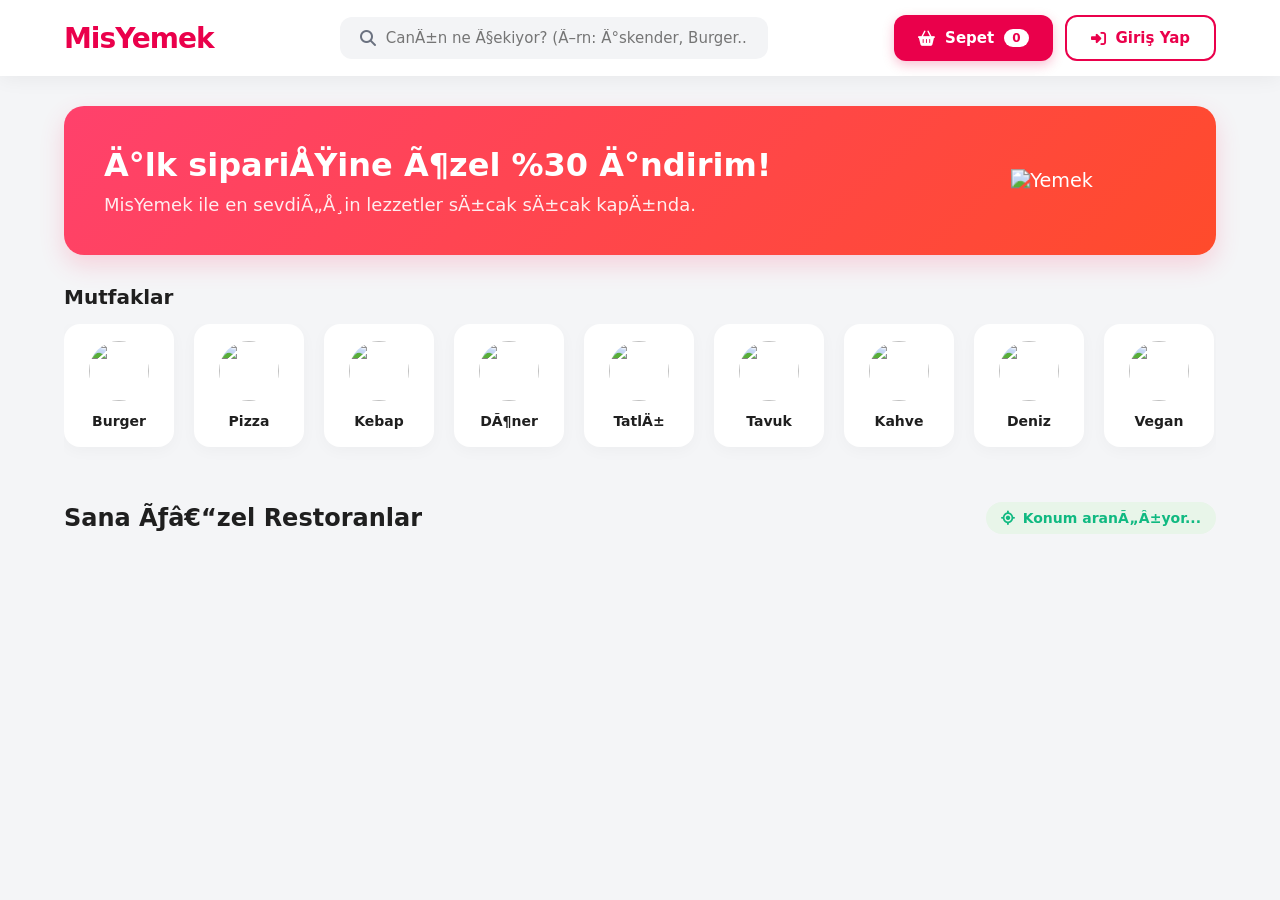
==== commit df90a8eb: "Add files via upload" ====
--- a/index.html
+++ b/index.html
@@ -338,7 +338,7 @@
             <div class="login-logo">MisYemek</div>
             <div class="login-sub">Lezzet kapÃ„Â±nda, hesabÃ„Â±n hazÃ„Â±r.</div>
             <div class="login-tabs">
-                <div class="login-tab active" onclick="switchLoginTab('login')">GiriÅŸ Yap</div>
+                <div class="login-tab active" onclick="switchLoginTab('login')"> <span>Giriş Yap</span></div>
                 <div class="login-tab" onclick="switchLoginTab('register')">KayÄ±t Ol</div>
             </div>
 
@@ -347,7 +347,7 @@
                 <div class="login-error" id="login-error"></div>
                 <div class="form-group"><label>E-posta</label><input type="email" id="login-email" placeholder="ornek@email.com"></div>
                 <div class="form-group"><label>Ã…Âifre</label><input type="password" id="login-password" placeholder="Ã…Âifreniz"></div>
-                <button class="save-btn" onclick="doLogin()"><i class="fa-solid fa-right-to-bracket"></i> GiriÅŸ Yap</button>
+                <button class="save-btn" onclick="doLogin()"><i class="fa-solid fa-right-to-bracket"></i> <span>Giriş Yap</span></button>
             </div>
 
 
@@ -385,18 +385,17 @@
         </div>
         <div class="header-actions">
             <button id="track-order-btn" class="cart-btn" style="display: none; background: var(--success); box-shadow: 0 4px 12px rgba(16, 185, 129, 0.3);" onclick="openTrackingModal()">
-                <i class="fa-solid fa-motorcycle"></i> Harita
+                <i class="fa-solid fa-motorcycle"></i> <span>Harita</span>
             </button>
             <button class="cart-btn" onclick="openCart()">
-                <i class="fa-solid fa-basket-shopping"></i> Sepet
+                <i class="fa-solid fa-basket-shopping"></i> <span>Sepet</span>
                 <span class="cart-badge" id="cart-count">0</span>
             </button>
             <button class="profile-btn" onclick="openProfile()" id="hesabim-btn" style="display:none;">
-                <div class="profile-avatar" id="header-avatar">?</div>
-                HesabÄ±m
+                <div class="profile-avatar" id="header-avatar">?</div> <span>Hesabım</span>
             </button>
             <button class="cart-btn" id="login-header-btn" onclick="showLoginRequired()" style="background: var(--white); color: var(--primary); border: 2px solid var(--primary); box-shadow: none;">
-                <i class="fa-solid fa-right-to-bracket"></i> GiriÅŸ Yap
+                <i class="fa-solid fa-right-to-bracket"></i> <span>Giriş Yap</span>
             </button>
         </div>
     </header>
@@ -550,7 +549,7 @@
                     <label>Kampanya Tipi</label>
                     <select id="campaign-type" style="width:100%; padding:10px; border:1px solid var(--border); border-radius:8px;">
                         <option value="discount_percentage">TÃƒÂ¼m MenÃƒÂ¼de YÃƒÂ¼zde Ã„Â°ndirim (%)</option>
-                        <option value="discount_amount">Sepette Net Ã„Â°ndirim (Ã¢â€šÂº)</option>
+                        <option value="discount_amount"> <span>Sepet</span>te Net Ã„Â°ndirim (Ã¢â€šÂº)</option>
                         <option value="free_delivery">ÃƒÅ“cretsiz Teslimat</option>
                     </select>
                 </div>
@@ -592,7 +591,7 @@
     <div class="modal-overlay" id="cart-modal">
         <div class="modal-content">
             <span class="close-btn" onclick="closeModals()">&times;</span>
-            <h2 style="margin-bottom: 20px; font-size: 24px;">Sepetim</h2>
+            <h2 style="margin-bottom: 20px; font-size: 24px;"> <span>Sepet</span>im</h2>
             <div id="cart-items-container"></div>
             <div class="cart-total" style="display: none;" id="cart-total-section">
                 <span>Ãƒâ€“denecek Tutar:</span>
@@ -782,7 +781,7 @@
                     </div>
                     <div class="support-item" onclick="toggleFaq(this)">
                         <div class="support-item-head"><span>SipariÃ…Å¸im geÃƒÂ§ geliyor, ne yapabilirim?</span><i class="fa-solid fa-chevron-down"></i></div>
-                        <div class="faq-body">Harita ekranÃ„Â±ndan kurye konumunu takip edebilirsiniz. AÃ…Å¸Ã„Â±rÃ„Â± gecikmelerde destek hattÃ„Â±nÃ„Â± arayÃ„Â±n.</div>
+                        <div class="faq-body"> <span>Harita</span> ekranÃ„Â±ndan kurye konumunu takip edebilirsiniz. AÃ…Å¸Ã„Â±rÃ„Â± gecikmelerde destek hattÃ„Â±nÃ„Â± arayÃ„Â±n.</div>
                     </div>
                     <div class="support-item" onclick="toggleFaq(this)">
                         <div class="support-item-head"><span>YanlÃ„Â±Ã…Å¸ ÃƒÂ¼rÃƒÂ¼n geldi, ne yapmalÃ„Â±yÃ„Â±m?</span><i class="fa-solid fa-chevron-down"></i></div>
@@ -1144,7 +1143,7 @@
             const totalSection = document.getElementById('cart-total-section');
             const checkoutBtn = document.getElementById('checkout-btn');
             if (cart.length === 0) {
-                cartContainer.innerHTML = '<p style="color: var(--text-light); text-align: center; padding: 20px 0;">Sepetiniz şu an boş.</p>';
+                cartContainer.innerHTML = '<p style="color: var(--text-light); text-align: center; padding: 20px 0;"> <span>Sepet</span>iniz şu an boş.</p>';
                 totalSection.style.display = 'none';
                 checkoutBtn.style.display = 'none';
                 return;
@@ -1186,7 +1185,7 @@
                 <div class="address-item selected" onclick="selectAddressOption(this)">
                     <div>
                         <strong>ÄŸÅ¸â€œÂ Mevcut Konum (GPS)</strong>
-                        <p style="font-size:13px;color:var(--text-light);margin-top:4px;">Haritada tespit edilen anlÃ„Â±k konumunuz</p>
+                        <p style="font-size:13px;color:var(--text-light);margin-top:4px;"> <span>Harita</span>da tespit edilen anlÃ„Â±k konumunuz</p>
                     </div>
                     <i class="fa-solid fa-circle-check" style="color:var(--primary);font-size:22px;"></i>
                 </div>`;
@@ -1273,7 +1272,7 @@
                 errEl.style.display = 'block';
             } finally {
                 btn.disabled = false;
-                btn.innerHTML = '<i class="fa-solid fa-right-to-bracket"></i> GiriÅŸ Yap';
+                btn.innerHTML = '<i class="fa-solid fa-right-to-bracket"></i> <span>Giriş Yap</span>';
             }
         }
 
@@ -1490,7 +1489,7 @@
                 document.getElementById('customer-main').style.display = 'block';
                 if(document.getElementById('restaurant-main')) document.getElementById('restaurant-main').style.display = 'none';
 
-                document.getElementById('hesabim-btn').innerHTML = `<div class="profile-avatar" id="header-avatar">${initials}</div> HesabÄ±m`;
+                document.getElementById('hesabim-btn').innerHTML = `<div class="profile-avatar" id="header-avatar">${initials}</div> <span>Hesabım</span>`;
                 document.querySelectorAll('.customer-only').forEach(el => el.style.display = 'flex');
                 document.querySelectorAll('.restaurant-only').forEach(el => el.style.display = 'none');
                 
@@ -2037,3 +2036,6 @@
 
 
 
+
+
+
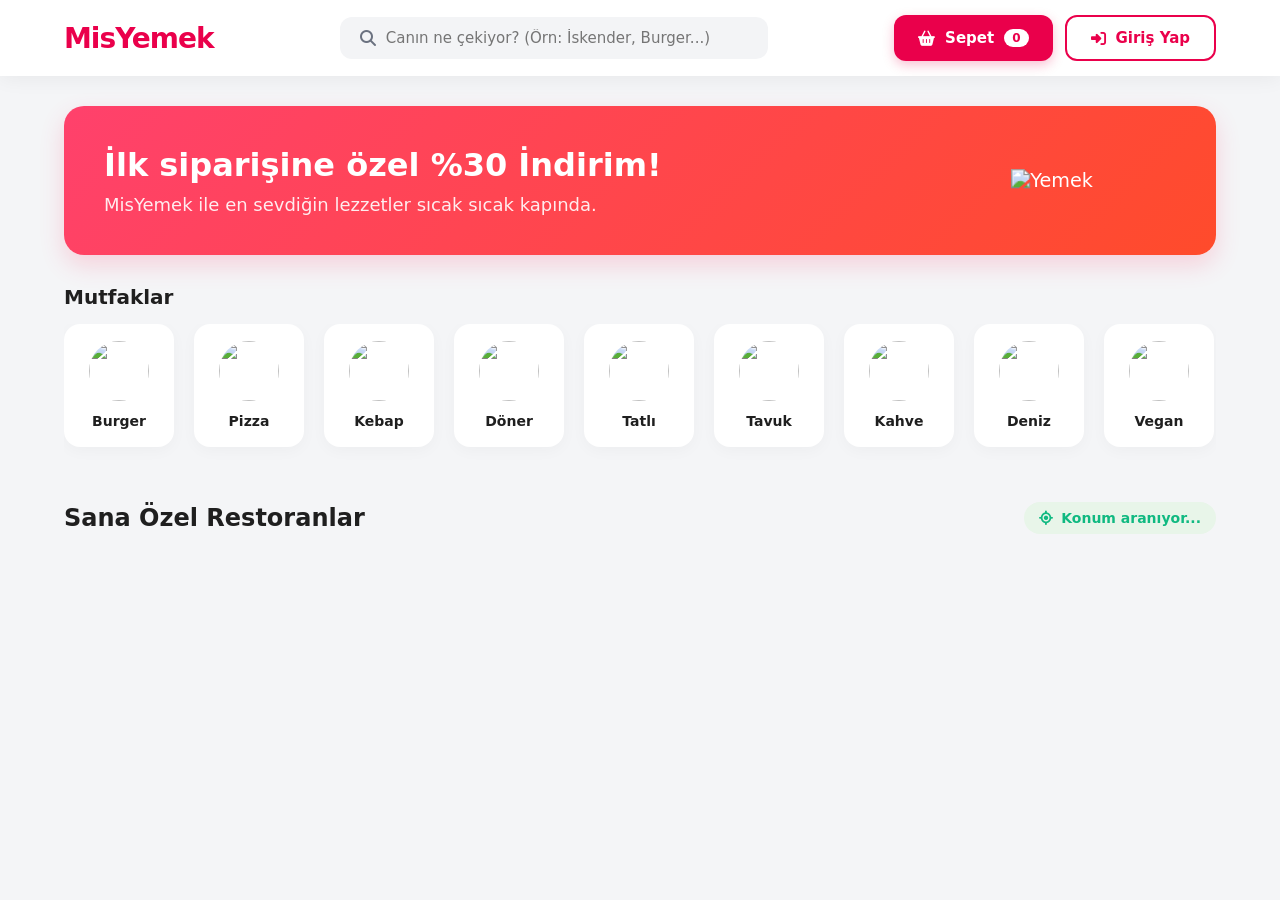
==== commit 4b040bb2: "Add files via upload" ====
--- a/index.html
+++ b/index.html
@@ -1,13 +1,14 @@
 ﻿<!DOCTYPE html>
 <html lang="tr">
+
 <head>
     <meta charset="UTF-8">
     <meta name="viewport" content="width=device-width, initial-scale=1.0">
-    <title>MisYemek | Lezzet KapÃ„Â±nda</title>
+    <title>MisYemek | Lezzet Kapında</title>
     <link rel="stylesheet" href="https://unpkg.com/leaflet@1.9.4/dist/leaflet.css" />
     <link rel="stylesheet" href="https://unpkg.com/leaflet-routing-machine@latest/dist/leaflet-routing-machine.css" />
     <link rel="stylesheet" href="https://cdnjs.cloudflare.com/ajax/libs/font-awesome/6.4.0/css/all.min.css">
-    
+
     <style>
         :root {
             --primary: #ea004b;
@@ -21,333 +22,1621 @@
             --warning: #f59e0b;
         }
 
-        * { margin: 0; padding: 0; box-sizing: border-box; font-family: 'Segoe UI', system-ui, sans-serif; }
-        body { background-color: var(--bg-color); color: var(--text-dark); overflow-x: hidden; }
+        * {
+            margin: 0;
+            padding: 0;
+            box-sizing: border-box;
+            font-family: 'Segoe UI', system-ui, sans-serif;
+        }
+
+        body {
+            background-color: var(--bg-color);
+            color: var(--text-dark);
+            overflow-x: hidden;
+        }
 
         /* HEADER */
         header {
-            background-color: var(--white); padding: 15px 5%; display: flex;
-            justify-content: space-between; align-items: center; box-shadow: 0 2px 20px rgba(0,0,0,0.06);
-            position: sticky; top: 0; z-index: 100;
-        }
-        .logo { font-size: 28px; font-weight: 900; color: var(--primary); cursor: pointer; letter-spacing: -1px; }
-        
-        .search-bar { flex-grow: 0.4; display: flex; align-items: center; background: #f3f4f6; border-radius: 12px; padding: 12px 20px; transition: 0.3s; }
-        .search-bar:focus-within { background: var(--white); box-shadow: 0 0 0 2px var(--primary); }
-        .search-bar input { border: none; background: transparent; outline: none; width: 100%; margin-left: 10px; font-size: 15px; }
-
-        .header-actions { display: flex; gap: 12px; }
-        
+            background-color: var(--white);
+            padding: 15px 5%;
+            display: flex;
+            justify-content: space-between;
+            align-items: center;
+            box-shadow: 0 2px 20px rgba(0, 0, 0, 0.06);
+            position: sticky;
+            top: 0;
+            z-index: 100;
+        }
+
+        .logo {
+            font-size: 28px;
+            font-weight: 900;
+            color: var(--primary);
+            cursor: pointer;
+            letter-spacing: -1px;
+        }
+
+        .search-bar {
+            flex-grow: 0.4;
+            display: flex;
+            align-items: center;
+            background: #f3f4f6;
+            border-radius: 12px;
+            padding: 12px 20px;
+            transition: 0.3s;
+        }
+
+        .search-bar:focus-within {
+            background: var(--white);
+            box-shadow: 0 0 0 2px var(--primary);
+        }
+
+        .search-bar input {
+            border: none;
+            background: transparent;
+            outline: none;
+            width: 100%;
+            margin-left: 10px;
+            font-size: 15px;
+        }
+
+        .header-actions {
+            display: flex;
+            gap: 12px;
+        }
+
         .cart-btn {
-            background: var(--primary); color: white; border: none; padding: 12px 24px; 
-            border-radius: 12px; font-weight: 700; cursor: pointer; display: flex; gap: 10px; align-items: center;
-            transition: all 0.2s; font-size: 15px; box-shadow: 0 4px 12px rgba(234, 0, 75, 0.25);
-        }
-        .cart-btn:hover { background: var(--primary-hover); transform: translateY(-2px); }
-        .cart-badge { background: white; color: var(--primary); padding: 2px 8px; border-radius: 20px; font-size: 12px; font-weight: bold; }
+            background: var(--primary);
+            color: white;
+            border: none;
+            padding: 12px 24px;
+            border-radius: 12px;
+            font-weight: 700;
+            cursor: pointer;
+            display: flex;
+            gap: 10px;
+            align-items: center;
+            transition: all 0.2s;
+            font-size: 15px;
+            box-shadow: 0 4px 12px rgba(234, 0, 75, 0.25);
+        }
+
+        .cart-btn:hover {
+            background: var(--primary-hover);
+            transform: translateY(-2px);
+        }
+
+        .cart-badge {
+            background: white;
+            color: var(--primary);
+            padding: 2px 8px;
+            border-radius: 20px;
+            font-size: 12px;
+            font-weight: bold;
+        }
 
         .profile-btn {
-            background: var(--white); color: var(--text-dark); border: 2px solid var(--border); padding: 10px 20px;
-            border-radius: 12px; font-weight: 700; cursor: pointer; display: flex; gap: 10px; align-items: center;
-            transition: all 0.2s; font-size: 15px;
-        }
-        .profile-btn:hover { border-color: var(--primary); color: var(--primary); transform: translateY(-2px); }
-        .profile-avatar { width: 32px; height: 32px; border-radius: 50%; background: linear-gradient(135deg, #ea004b, #ff6b6b); display: flex; align-items: center; justify-content: center; color: white; font-weight: bold; font-size: 14px; }
+            background: var(--white);
+            color: var(--text-dark);
+            border: 2px solid var(--border);
+            padding: 10px 20px;
+            border-radius: 12px;
+            font-weight: 700;
+            cursor: pointer;
+            display: flex;
+            gap: 10px;
+            align-items: center;
+            transition: all 0.2s;
+            font-size: 15px;
+        }
+
+        .profile-btn:hover {
+            border-color: var(--primary);
+            color: var(--primary);
+            transform: translateY(-2px);
+        }
+
+        .profile-avatar {
+            width: 32px;
+            height: 32px;
+            border-radius: 50%;
+            background: linear-gradient(135deg, #ea004b, #ff6b6b);
+            display: flex;
+            align-items: center;
+            justify-content: center;
+            color: white;
+            font-weight: bold;
+            font-size: 14px;
+        }
 
         /* PROFILE MODAL */
-        .profile-header { display: flex; align-items: center; gap: 20px; padding: 25px; background: linear-gradient(135deg, #ff416c, #ff4b2b); border-radius: 16px; color: white; margin-bottom: 25px; }
-        .profile-avatar-large { width: 70px; height: 70px; border-radius: 50%; background: rgba(255,255,255,0.3); display: flex; align-items: center; justify-content: center; font-size: 28px; font-weight: bold; border: 3px solid rgba(255,255,255,0.5); cursor: pointer; transition: 0.2s; }
-        .profile-avatar-large:hover { background: rgba(255,255,255,0.45); }
-        .profile-header h2 { font-size: 22px; margin-bottom: 4px; }
-        .profile-header p { font-size: 14px; opacity: 0.85; }
-        .profile-stats { display: grid; grid-template-columns: repeat(3, 1fr); gap: 15px; margin-bottom: 25px; }
-        .stat-card { background: var(--bg-color); border-radius: 14px; padding: 18px; text-align: center; }
-        .stat-card .stat-num { font-size: 26px; font-weight: 900; color: var(--primary); }
-        .stat-card .stat-label { font-size: 12px; color: var(--text-light); margin-top: 4px; }
-        .profile-menu-list { display: flex; flex-direction: column; gap: 8px; }
-        .profile-menu-item { display: flex; align-items: center; gap: 15px; padding: 16px 18px; border-radius: 14px; cursor: pointer; transition: 0.2s; border: 1px solid var(--border); background: var(--white); }
-        .profile-menu-item:hover { background: #fff0f4; border-color: var(--primary); }
-        .profile-menu-item i.icon { width: 20px; color: var(--primary); font-size: 16px; }
-        .profile-menu-item span { flex-grow: 1; font-weight: 600; font-size: 15px; }
-        .profile-menu-item .arrow { color: var(--text-light); font-size: 12px; }
-        .logout-item { border-color: #fee2e2 !important; }
-        .logout-item:hover { background: #fff5f5 !important; border-color: #ef4444 !important; }
-        .logout-item i, .logout-item span { color: #ef4444 !important; }
+        .profile-header {
+            display: flex;
+            align-items: center;
+            gap: 20px;
+            padding: 25px;
+            background: linear-gradient(135deg, #ff416c, #ff4b2b);
+            border-radius: 16px;
+            color: white;
+            margin-bottom: 25px;
+        }
+
+        .profile-avatar-large {
+            width: 70px;
+            height: 70px;
+            border-radius: 50%;
+            background: rgba(255, 255, 255, 0.3);
+            display: flex;
+            align-items: center;
+            justify-content: center;
+            font-size: 28px;
+            font-weight: bold;
+            border: 3px solid rgba(255, 255, 255, 0.5);
+            cursor: pointer;
+            transition: 0.2s;
+        }
+
+        .profile-avatar-large:hover {
+            background: rgba(255, 255, 255, 0.45);
+        }
+
+        .profile-header h2 {
+            font-size: 22px;
+            margin-bottom: 4px;
+        }
+
+        .profile-header p {
+            font-size: 14px;
+            opacity: 0.85;
+        }
+
+        .profile-stats {
+            display: grid;
+            grid-template-columns: repeat(3, 1fr);
+            gap: 15px;
+            margin-bottom: 25px;
+        }
+
+        .stat-card {
+            background: var(--bg-color);
+            border-radius: 14px;
+            padding: 18px;
+            text-align: center;
+        }
+
+        .stat-card .stat-num {
+            font-size: 26px;
+            font-weight: 900;
+            color: var(--primary);
+        }
+
+        .stat-card .stat-label {
+            font-size: 12px;
+            color: var(--text-light);
+            margin-top: 4px;
+        }
+
+        .profile-menu-list {
+            display: flex;
+            flex-direction: column;
+            gap: 8px;
+        }
+
+        .profile-menu-item {
+            display: flex;
+            align-items: center;
+            gap: 15px;
+            padding: 16px 18px;
+            border-radius: 14px;
+            cursor: pointer;
+            transition: 0.2s;
+            border: 1px solid var(--border);
+            background: var(--white);
+        }
+
+        .profile-menu-item:hover {
+            background: #fff0f4;
+            border-color: var(--primary);
+        }
+
+        .profile-menu-item i.icon {
+            width: 20px;
+            color: var(--primary);
+            font-size: 16px;
+        }
+
+        .profile-menu-item span {
+            flex-grow: 1;
+            font-weight: 600;
+            font-size: 15px;
+        }
+
+        .profile-menu-item .arrow {
+            color: var(--text-light);
+            font-size: 12px;
+        }
+
+        .logout-item {
+            border-color: #fee2e2 !important;
+        }
+
+        .logout-item:hover {
+            background: #fff5f5 !important;
+            border-color: #ef4444 !important;
+        }
+
+        .logout-item i,
+        .logout-item span {
+            color: #ef4444 !important;
+        }
 
         /* SUB PANEL */
-        .sub-panel { display: none; }
-        .sub-panel.active { display: block; }
-        .sub-panel-back { display: flex; align-items: center; gap: 10px; cursor: pointer; color: var(--primary); font-weight: 700; margin-bottom: 20px; font-size: 15px; }
-        .sub-panel-back:hover { opacity: 0.8; }
-        .sub-panel h3 { font-size: 20px; margin-bottom: 20px; }
+        .sub-panel {
+            display: none;
+        }
+
+        .sub-panel.active {
+            display: block;
+        }
+
+        .sub-panel-back {
+            display: flex;
+            align-items: center;
+            gap: 10px;
+            cursor: pointer;
+            color: var(--primary);
+            font-weight: 700;
+            margin-bottom: 20px;
+            font-size: 15px;
+        }
+
+        .sub-panel-back:hover {
+            opacity: 0.8;
+        }
+
+        .sub-panel h3 {
+            font-size: 20px;
+            margin-bottom: 20px;
+        }
 
         /* FORM STYLES */
-        .form-group { margin-bottom: 18px; }
-        .form-group label { display: block; font-size: 13px; font-weight: 600; color: var(--text-light); margin-bottom: 7px; text-transform: uppercase; letter-spacing: 0.5px; }
-        .form-group input, .form-group select { width: 100%; padding: 13px 16px; border: 2px solid var(--border); border-radius: 12px; font-size: 15px; outline: none; transition: 0.2s; background: var(--white); }
-        .form-group input:focus, .form-group select:focus { border-color: var(--primary); }
-        .save-btn { width: 100%; background: var(--primary); color: white; padding: 15px; border: none; border-radius: 14px; font-size: 16px; font-weight: 700; cursor: pointer; transition: 0.2s; margin-top: 5px; }
-        .save-btn:hover { background: var(--primary-hover); transform: translateY(-1px); }
-        .form-row { display: grid; grid-template-columns: 1fr 1fr; gap: 15px; }
+        .form-group {
+            margin-bottom: 18px;
+        }
+
+        .form-group label {
+            display: block;
+            font-size: 13px;
+            font-weight: 600;
+            color: var(--text-light);
+            margin-bottom: 7px;
+            text-transform: uppercase;
+            letter-spacing: 0.5px;
+        }
+
+        .form-group input,
+        .form-group select {
+            width: 100%;
+            padding: 13px 16px;
+            border: 2px solid var(--border);
+            border-radius: 12px;
+            font-size: 15px;
+            outline: none;
+            transition: 0.2s;
+            background: var(--white);
+        }
+
+        .form-group input:focus,
+        .form-group select:focus {
+            border-color: var(--primary);
+        }
+
+        .save-btn {
+            width: 100%;
+            background: var(--primary);
+            color: white;
+            padding: 15px;
+            border: none;
+            border-radius: 14px;
+            font-size: 16px;
+            font-weight: 700;
+            cursor: pointer;
+            transition: 0.2s;
+            margin-top: 5px;
+        }
+
+        .save-btn:hover {
+            background: var(--primary-hover);
+            transform: translateY(-1px);
+        }
+
+        .form-row {
+            display: grid;
+            grid-template-columns: 1fr 1fr;
+            gap: 15px;
+        }
 
         /* ADDRESS & BANK CARDS */
-        .saved-card { background: var(--bg-color); border-radius: 14px; padding: 16px 18px; margin-bottom: 12px; display: flex; justify-content: space-between; align-items: center; border: 2px solid transparent; transition: 0.2s; }
-        .saved-card:hover { border-color: var(--primary); background: #fff0f4; }
-        .saved-card-info strong { display: block; font-size: 15px; margin-bottom: 3px; }
-        .saved-card-info span { font-size: 13px; color: var(--text-light); }
-        .card-actions { display: flex; gap: 8px; }
-        .card-del-btn { background: #fee2e2; color: #ef4444; border: none; padding: 7px 12px; border-radius: 8px; cursor: pointer; font-size: 13px; font-weight: 600; transition: 0.2s; }
-        .card-del-btn:hover { background: #ef4444; color: white; }
-        .add-new-btn { width: 100%; padding: 13px; border: 2px dashed var(--border); border-radius: 14px; background: transparent; color: var(--text-light); font-size: 15px; font-weight: 600; cursor: pointer; transition: 0.2s; margin-top: 5px; }
-        .add-new-btn:hover { border-color: var(--primary); color: var(--primary); }
-        .bank-card-visual { background: linear-gradient(135deg, #1a1a2e, #16213e); border-radius: 16px; padding: 22px; color: white; margin-bottom: 20px; position: relative; overflow: hidden; }
-        .bank-card-visual::before { content: ''; position: absolute; top: -30px; right: -30px; width: 120px; height: 120px; border-radius: 50%; background: rgba(255,255,255,0.05); }
-        .bank-card-visual .card-num { font-size: 18px; letter-spacing: 3px; margin: 15px 0 10px; font-family: monospace; }
-        .bank-card-visual .card-meta { display: flex; justify-content: space-between; font-size: 13px; opacity: 0.7; }
-        .success-toast { position: fixed; bottom: 30px; left: 50%; transform: translateX(-50%); background: var(--success); color: white; padding: 14px 28px; border-radius: 14px; font-weight: 700; font-size: 15px; z-index: 9999; display: none; box-shadow: 0 8px 20px rgba(16,185,129,0.3); }
+        .saved-card {
+            background: var(--bg-color);
+            border-radius: 14px;
+            padding: 16px 18px;
+            margin-bottom: 12px;
+            display: flex;
+            justify-content: space-between;
+            align-items: center;
+            border: 2px solid transparent;
+            transition: 0.2s;
+        }
+
+        .saved-card:hover {
+            border-color: var(--primary);
+            background: #fff0f4;
+        }
+
+        .saved-card-info strong {
+            display: block;
+            font-size: 15px;
+            margin-bottom: 3px;
+        }
+
+        .saved-card-info span {
+            font-size: 13px;
+            color: var(--text-light);
+        }
+
+        .card-actions {
+            display: flex;
+            gap: 8px;
+        }
+
+        .card-del-btn {
+            background: #fee2e2;
+            color: #ef4444;
+            border: none;
+            padding: 7px 12px;
+            border-radius: 8px;
+            cursor: pointer;
+            font-size: 13px;
+            font-weight: 600;
+            transition: 0.2s;
+        }
+
+        .card-del-btn:hover {
+            background: #ef4444;
+            color: white;
+        }
+
+        .add-new-btn {
+            width: 100%;
+            padding: 13px;
+            border: 2px dashed var(--border);
+            border-radius: 14px;
+            background: transparent;
+            color: var(--text-light);
+            font-size: 15px;
+            font-weight: 600;
+            cursor: pointer;
+            transition: 0.2s;
+            margin-top: 5px;
+        }
+
+        .add-new-btn:hover {
+            border-color: var(--primary);
+            color: var(--primary);
+        }
+
+        .bank-card-visual {
+            background: linear-gradient(135deg, #1a1a2e, #16213e);
+            border-radius: 16px;
+            padding: 22px;
+            color: white;
+            margin-bottom: 20px;
+            position: relative;
+            overflow: hidden;
+        }
+
+        .bank-card-visual::before {
+            content: '';
+            position: absolute;
+            top: -30px;
+            right: -30px;
+            width: 120px;
+            height: 120px;
+            border-radius: 50%;
+            background: rgba(255, 255, 255, 0.05);
+        }
+
+        .bank-card-visual .card-num {
+            font-size: 18px;
+            letter-spacing: 3px;
+            margin: 15px 0 10px;
+            font-family: monospace;
+        }
+
+        .bank-card-visual .card-meta {
+            display: flex;
+            justify-content: space-between;
+            font-size: 13px;
+            opacity: 0.7;
+        }
+
+        .success-toast {
+            position: fixed;
+            bottom: 30px;
+            left: 50%;
+            transform: translateX(-50%);
+            background: var(--success);
+            color: white;
+            padding: 14px 28px;
+            border-radius: 14px;
+            font-weight: 700;
+            font-size: 15px;
+            z-index: 9999;
+            display: none;
+            box-shadow: 0 8px 20px rgba(16, 185, 129, 0.3);
+        }
 
         /* LOGIN SCREEN */
-        #login-screen { position: fixed; inset: 0; background: linear-gradient(135deg, #ff416c 0%, #ff4b2b 100%); z-index: 2000; display: none; align-items: center; justify-content: center; padding: 20px; overflow-y: auto; }
-        .login-box { background: white; border-radius: 28px; padding: 35px; width: 90%; max-width: 440px; box-shadow: 0 30px 60px rgba(0,0,0,0.2); max-height: 90vh; overflow-y: auto; }
-        .login-logo { font-size: 36px; font-weight: 900; color: var(--primary); text-align: center; margin-bottom: 6px; letter-spacing: -1px; }
-        .login-sub { text-align: center; color: var(--text-light); font-size: 14px; margin-bottom: 28px; }
-        .login-tabs { display: flex; background: var(--bg-color); border-radius: 12px; padding: 4px; margin-bottom: 24px; }
-        .login-tab { flex: 1; padding: 10px; text-align: center; border-radius: 10px; cursor: pointer; font-weight: 700; font-size: 14px; color: var(--text-light); transition: 0.2s; }
-        .login-tab.active { background: white; color: var(--primary); box-shadow: 0 2px 8px rgba(0,0,0,0.08); }
-        .login-form { display: none; }
-        .login-form.active { display: block; }
-        .login-divider { text-align: center; color: var(--text-light); font-size: 12px; margin: 16px 0; position: relative; }
-        .login-divider::before, .login-divider::after { content:''; position:absolute; top:50%; width:42%; height:1px; background:var(--border); }
-        .login-divider::before { left:0; } .login-divider::after { right:0; }
-        .login-error { background: #fee2e2; color: #ef4444; padding: 10px 14px; border-radius: 10px; font-size: 13px; font-weight: 600; margin-bottom: 14px; display: none; }
+        #login-screen {
+            position: fixed;
+            inset: 0;
+            background: linear-gradient(135deg, #ff416c 0%, #ff4b2b 100%);
+            z-index: 2000;
+            display: none;
+            align-items: center;
+            justify-content: center;
+            padding: 20px;
+            overflow-y: auto;
+        }
+
+        .login-box {
+            background: white;
+            border-radius: 28px;
+            padding: 35px;
+            width: 90%;
+            max-width: 440px;
+            box-shadow: 0 30px 60px rgba(0, 0, 0, 0.2);
+            max-height: 90vh;
+            overflow-y: auto;
+        }
+
+        .login-logo {
+            font-size: 36px;
+            font-weight: 900;
+            color: var(--primary);
+            text-align: center;
+            margin-bottom: 6px;
+            letter-spacing: -1px;
+        }
+
+        .login-sub {
+            text-align: center;
+            color: var(--text-light);
+            font-size: 14px;
+            margin-bottom: 28px;
+        }
+
+        .login-tabs {
+            display: flex;
+            background: var(--bg-color);
+            border-radius: 12px;
+            padding: 4px;
+            margin-bottom: 24px;
+        }
+
+        .login-tab {
+            flex: 1;
+            padding: 10px;
+            text-align: center;
+            border-radius: 10px;
+            cursor: pointer;
+            font-weight: 700;
+            font-size: 14px;
+            color: var(--text-light);
+            transition: 0.2s;
+        }
+
+        .login-tab.active {
+            background: white;
+            color: var(--primary);
+            box-shadow: 0 2px 8px rgba(0, 0, 0, 0.08);
+        }
+
+        .login-form {
+            display: none;
+        }
+
+        .login-form.active {
+            display: block;
+        }
+
+        .login-divider {
+            text-align: center;
+            color: var(--text-light);
+            font-size: 12px;
+            margin: 16px 0;
+            position: relative;
+        }
+
+        .login-divider::before,
+        .login-divider::after {
+            content: '';
+            position: absolute;
+            top: 50%;
+            width: 42%;
+            height: 1px;
+            background: var(--border);
+        }
+
+        .login-divider::before {
+            left: 0;
+        }
+
+        .login-divider::after {
+            right: 0;
+        }
+
+        .login-error {
+            background: #fee2e2;
+            color: #ef4444;
+            padding: 10px 14px;
+            border-radius: 10px;
+            font-size: 13px;
+            font-weight: 600;
+            margin-bottom: 14px;
+            display: none;
+        }
 
         /* TOGGLE SWITCH */
-        .notif-row { display:flex; justify-content:space-between; align-items:center; padding:14px 16px; background:var(--bg-color); border-radius:14px; }
-        .notif-row div p { font-size:12px; color:var(--text-light); margin-top:3px; }
-        .toggle { position:relative; display:inline-block; width:48px; height:26px; flex-shrink:0; }
-        .toggle input { opacity:0; width:0; height:0; }
-        .slider { position:absolute; cursor:pointer; top:0; left:0; right:0; bottom:0; background:#ccc; border-radius:26px; transition:.3s; }
-        .slider:before { position:absolute; content:""; height:20px; width:20px; left:3px; bottom:3px; background:white; border-radius:50%; transition:.3s; }
-        .toggle input:checked + .slider { background:var(--primary); }
-        .toggle input:checked + .slider:before { transform:translateX(22px); }
+        .notif-row {
+            display: flex;
+            justify-content: space-between;
+            align-items: center;
+            padding: 14px 16px;
+            background: var(--bg-color);
+            border-radius: 14px;
+        }
+
+        .notif-row div p {
+            font-size: 12px;
+            color: var(--text-light);
+            margin-top: 3px;
+        }
+
+        .toggle {
+            position: relative;
+            display: inline-block;
+            width: 48px;
+            height: 26px;
+            flex-shrink: 0;
+        }
+
+        .toggle input {
+            opacity: 0;
+            width: 0;
+            height: 0;
+        }
+
+        .slider {
+            position: absolute;
+            cursor: pointer;
+            top: 0;
+            left: 0;
+            right: 0;
+            bottom: 0;
+            background: #ccc;
+            border-radius: 26px;
+            transition: .3s;
+        }
+
+        .slider:before {
+            position: absolute;
+            content: "";
+            height: 20px;
+            width: 20px;
+            left: 3px;
+            bottom: 3px;
+            background: white;
+            border-radius: 50%;
+            transition: .3s;
+        }
+
+        .toggle input:checked+.slider {
+            background: var(--primary);
+        }
+
+        .toggle input:checked+.slider:before {
+            transform: translateX(22px);
+        }
 
         /* FAQ */
-        .support-item { border:1px solid var(--border); border-radius:14px; overflow:hidden; cursor:pointer; }
-        .support-item-head { display:flex; justify-content:space-between; align-items:center; padding:15px 18px; font-weight:600; font-size:14px; background:var(--white); transition:0.2s; }
-        .support-item:hover .support-item-head { background:#fff0f4; color:var(--primary); }
-        .support-item-head i { transition:0.3s; color:var(--text-light); font-size:12px; }
-        .support-item.open .support-item-head i { transform:rotate(180deg); color:var(--primary); }
-        .faq-body { display:none; padding:0 18px 15px; font-size:13px; color:var(--text-light); line-height:1.6; background:var(--white); }
-        .support-item.open .faq-body { display:block; }
+        .support-item {
+            border: 1px solid var(--border);
+            border-radius: 14px;
+            overflow: hidden;
+            cursor: pointer;
+        }
+
+        .support-item-head {
+            display: flex;
+            justify-content: space-between;
+            align-items: center;
+            padding: 15px 18px;
+            font-weight: 600;
+            font-size: 14px;
+            background: var(--white);
+            transition: 0.2s;
+        }
+
+        .support-item:hover .support-item-head {
+            background: #fff0f4;
+            color: var(--primary);
+        }
+
+        .support-item-head i {
+            transition: 0.3s;
+            color: var(--text-light);
+            font-size: 12px;
+        }
+
+        .support-item.open .support-item-head i {
+            transform: rotate(180deg);
+            color: var(--primary);
+        }
+
+        .faq-body {
+            display: none;
+            padding: 0 18px 15px;
+            font-size: 13px;
+            color: var(--text-light);
+            line-height: 1.6;
+            background: var(--white);
+        }
+
+        .support-item.open .faq-body {
+            display: block;
+        }
 
         /* MAIN & HERO BANNER */
-        main { padding: 30px 5%; max-width: 1400px; margin: 0 auto; }
-        
+        main {
+            padding: 30px 5%;
+            max-width: 1400px;
+            margin: 0 auto;
+        }
+
         .hero-banner {
             background: linear-gradient(135deg, #ff416c, #ff4b2b);
-            border-radius: 20px; padding: 40px; color: white; display: flex; justify-content: space-between;
-            align-items: center; margin-bottom: 30px; box-shadow: 0 10px 25px rgba(255, 65, 108, 0.2);
-        }
-        .hero-banner h1 { font-size: 32px; margin-bottom: 10px; }
-        .hero-banner p { font-size: 18px; opacity: 0.9; }
-        .hero-banner img { width: 150px; transform: scale(1.2); }
+            border-radius: 20px;
+            padding: 40px;
+            color: white;
+            display: flex;
+            justify-content: space-between;
+            align-items: center;
+            margin-bottom: 30px;
+            box-shadow: 0 10px 25px rgba(255, 65, 108, 0.2);
+        }
+
+        .hero-banner h1 {
+            font-size: 32px;
+            margin-bottom: 10px;
+        }
+
+        .hero-banner p {
+            font-size: 18px;
+            opacity: 0.9;
+        }
+
+        .hero-banner img {
+            width: 150px;
+            transform: scale(1.2);
+        }
 
         /* CATEGORIES */
-        .categories-wrapper { margin-bottom: 40px; }
-        .categories-wrapper h3 { margin-bottom: 15px; font-size: 20px; }
-        .categories { display: flex; gap: 20px; overflow-x: auto; padding-bottom: 15px; scrollbar-width: none; }
-        .categories::-webkit-scrollbar { display: none; }
-        .cat-box { 
-            min-width: 110px; background: var(--white); border-radius: 16px; padding: 15px; text-align: center;
-            cursor: pointer; transition: 0.3s; box-shadow: 0 4px 15px rgba(0,0,0,0.03); border: 2px solid transparent;
-        }
-        .cat-box:hover { transform: translateY(-3px); }
-        .cat-box.active { border-color: var(--primary); background: #fff0f4; } /* Aktif Kategori Stili */
-        .cat-box img { width: 60px; height: 60px; object-fit: cover; border-radius: 50%; margin-bottom: 10px; }
-        .cat-box span { font-weight: 600; font-size: 14px; }
-
-        .section-header { display: flex; justify-content: space-between; align-items: center; margin-bottom: 25px; }
-        .section-header h2 { font-size: 24px; color: var(--text-dark); }
-        .status-badge { background: #e8f5e9; color: var(--success); padding: 8px 15px; border-radius: 20px; font-size: 14px; font-weight: 600; display: flex; align-items: center; gap: 8px; }
+        .categories-wrapper {
+            margin-bottom: 40px;
+        }
+
+        .categories-wrapper h3 {
+            margin-bottom: 15px;
+            font-size: 20px;
+        }
+
+        .categories {
+            display: flex;
+            gap: 20px;
+            overflow-x: auto;
+            padding-bottom: 15px;
+            scrollbar-width: none;
+        }
+
+        .categories::-webkit-scrollbar {
+            display: none;
+        }
+
+        .cat-box {
+            min-width: 110px;
+            background: var(--white);
+            border-radius: 16px;
+            padding: 15px;
+            text-align: center;
+            cursor: pointer;
+            transition: 0.3s;
+            box-shadow: 0 4px 15px rgba(0, 0, 0, 0.03);
+            border: 2px solid transparent;
+        }
+
+        .cat-box:hover {
+            transform: translateY(-3px);
+        }
+
+        .cat-box.active {
+            border-color: var(--primary);
+            background: #fff0f4;
+        }
+
+        /* Aktif Kategori Stili */
+        .cat-box img {
+            width: 60px;
+            height: 60px;
+            object-fit: cover;
+            border-radius: 50%;
+            margin-bottom: 10px;
+        }
+
+        .cat-box span {
+            font-weight: 600;
+            font-size: 14px;
+        }
+
+        .section-header {
+            display: flex;
+            justify-content: space-between;
+            align-items: center;
+            margin-bottom: 25px;
+        }
+
+        .section-header h2 {
+            font-size: 24px;
+            color: var(--text-dark);
+        }
+
+        .status-badge {
+            background: #e8f5e9;
+            color: var(--success);
+            padding: 8px 15px;
+            border-radius: 20px;
+            font-size: 14px;
+            font-weight: 600;
+            display: flex;
+            align-items: center;
+            gap: 8px;
+        }
 
         /* RESTAURANTS GRID */
-        .restaurants-grid { display: grid; grid-template-columns: repeat(auto-fill, minmax(320px, 1fr)); gap: 30px; }
-        .restaurant-card { 
-            background: white; border-radius: 20px; overflow: hidden; border: 1px solid var(--border);
-            transition: all 0.3s cubic-bezier(0.4, 0, 0.2, 1); cursor: pointer; position: relative;
-        }
-        .restaurant-card:hover { transform: translateY(-5px); box-shadow: 0 15px 30px rgba(0,0,0,0.08); border-color: transparent; }
-        
-        .res-img-wrap { position: relative; width: 100%; height: 200px; }
-        .res-img-wrap img { width: 100%; height: 100%; object-fit: cover; }
-        .promos { position: absolute; top: 15px; left: 15px; display: flex; flex-direction: column; gap: 5px; }
-        .badge { background: var(--primary); color: white; padding: 4px 10px; border-radius: 6px; font-size: 12px; font-weight: bold; }
-        .badge.sponsor { background: #8b5cf6; }
-        .distance-tag { position: absolute; bottom: 15px; right: 15px; background: rgba(255,255,255,0.95); padding: 6px 12px; border-radius: 10px; font-weight: bold; font-size: 13px; color: var(--text-dark); box-shadow: 0 2px 10px rgba(0,0,0,0.1); }
-        
-        .res-info { padding: 20px; }
-        .res-info h3 { font-size: 20px; margin-bottom: 6px; white-space: nowrap; overflow: hidden; text-overflow: ellipsis; }
-        .res-info p { color: var(--text-light); font-size: 14px; margin-bottom: 15px; }
-        .res-meta { display: flex; justify-content: space-between; align-items: center; font-size: 13px; font-weight: 600; color: var(--text-dark); padding-top: 15px; border-top: 1px dashed var(--border); }
-        .res-meta .rating { color: var(--warning); display: flex; align-items: center; gap: 4px; font-size: 14px; }
-        .res-meta .delivery-fee { color: var(--success); display: flex; align-items: center; gap: 4px; }
-
-        .empty-state { grid-column: 1 / -1; text-align: center; padding: 40px; color: var(--text-light); font-size: 18px; }
-
-        /* MODALS (DeÃ„Å¸iÃ…Å¸medi) */
-        .modal-overlay { position: fixed; top: 0; left: 0; width: 100%; height: 100%; background: rgba(0,0,0,0.6); backdrop-filter: blur(4px); display: none; justify-content: center; align-items: center; z-index: 1000; }
-        .modal-content { background: white; padding: 35px; border-radius: 24px; width: 90%; max-width: 600px; position: relative; max-height: 90vh; overflow-y: auto; }
-        .close-btn { position: absolute; top: 20px; right: 25px; font-size: 28px; cursor: pointer; color: #a0aec0; transition: 0.2s; z-index: 1001; }
-        .close-btn:hover { color: var(--text-dark); }
-        
-        .res-header-modal { display: flex; align-items: center; gap: 15px; margin-bottom: 25px; padding-bottom: 15px; border-bottom: 2px solid var(--bg-color); }
-        .res-header-modal img { width: 70px; height: 70px; border-radius: 15px; object-fit: cover; }
-        .res-header-modal h2 { font-size: 22px; }
-        .res-header-modal p { color: var(--text-light); font-size: 14px; }
-
-        .menu-item { display: flex; gap: 15px; align-items: center; padding: 20px 0; border-bottom: 1px solid var(--border); }
-        .menu-item:last-child { border-bottom: none; }
-        .menu-item-img { width: 90px; height: 90px; border-radius: 12px; object-fit: cover; }
-        .menu-item-info { flex-grow: 1; }
-        .menu-item-info h4 { margin-bottom: 5px; font-size: 16px; }
-        .menu-item-info p { font-size: 13px; color: var(--text-light); margin-bottom: 8px; line-height: 1.4; }
-        .menu-item-info span { color: var(--primary); font-weight: 800; font-size: 16px; }
-        .add-btn { background: var(--white); border: 2px solid var(--border); width: 40px; height: 40px; border-radius: 12px; font-size: 20px; cursor: pointer; color: var(--primary); transition: 0.2s; display: flex; justify-content: center; align-items: center; }
-        .add-btn:hover { border-color: var(--primary); background: var(--primary); color: white; }
-
-        .cart-item { display: flex; justify-content: space-between; align-items: center; padding: 15px 0; border-bottom: 1px solid var(--bg-color); }
-        .cart-item-info { display: flex; flex-direction: column; gap: 4px; }
-        .cart-item-name { font-weight: 600; font-size: 15px; }
-        .cart-item-price { color: var(--primary); font-weight: bold; }
-        .cart-qty-controls { display: flex; align-items: center; gap: 10px; background: var(--bg-color); padding: 5px 10px; border-radius: 10px; }
-        .qty-btn { background: transparent; border: none; font-size: 18px; cursor: pointer; color: var(--text-dark); font-weight: bold; width: 25px; }
-        .qty-btn:hover { color: var(--primary); }
-
-        .cart-total { display: flex; justify-content: space-between; font-size: 22px; font-weight: 800; margin-top: 20px; padding-top: 20px; border-top: 2px solid var(--border); }
-        .checkout-btn { width: 100%; background: var(--primary); color: white; padding: 18px; border: none; border-radius: 16px; font-size: 18px; font-weight: bold; margin-top: 25px; cursor: pointer; transition: 0.3s; box-shadow: 0 4px 15px rgba(234, 0, 75, 0.3); }
-        .checkout-btn:hover { background: var(--primary-hover); transform: translateY(-2px); }
-
-        .address-list { margin-top: 20px; display: flex; flex-direction: column; gap: 15px; }
-        .address-item { padding: 20px; border: 2px solid var(--border); border-radius: 16px; cursor: pointer; display: flex; justify-content: space-between; align-items: center; transition: 0.2s; background: var(--white); }
-        .address-item:hover, .address-item.selected { border-color: var(--primary); background: #fff0f4; }
-        
-        #map-container { width: 100%; height: 380px; border-radius: 16px; margin-top: 20px; border: 1px solid var(--border); overflow: hidden; box-shadow: inset 0 0 15px rgba(0,0,0,0.05); }
-        .leaflet-routing-container { display: none !important; }
-        .eta-box { background: #fff8eb; border: 1px solid #ffe8c3; padding: 15px; border-radius: 12px; margin-top: 15px; display: flex; align-items: center; gap: 15px; animation: slideUp 0.5s ease-out; }
-        .eta-box i { font-size: 24px; color: var(--warning); }
-        .eta-details p { margin: 0; font-size: 14px; color: var(--text-light); }
-        .eta-details h4 { margin: 0; font-size: 18px; color: var(--text-dark); }
+        .restaurants-grid {
+            display: grid;
+            grid-template-columns: repeat(auto-fill, minmax(320px, 1fr));
+            gap: 30px;
+        }
+
+        .restaurant-card {
+            background: white;
+            border-radius: 20px;
+            overflow: hidden;
+            border: 1px solid var(--border);
+            transition: all 0.3s cubic-bezier(0.4, 0, 0.2, 1);
+            cursor: pointer;
+            position: relative;
+        }
+
+        .restaurant-card:hover {
+            transform: translateY(-5px);
+            box-shadow: 0 15px 30px rgba(0, 0, 0, 0.08);
+            border-color: transparent;
+        }
+
+        .res-img-wrap {
+            position: relative;
+            width: 100%;
+            height: 200px;
+        }
+
+        .res-img-wrap img {
+            width: 100%;
+            height: 100%;
+            object-fit: cover;
+        }
+
+        .promos {
+            position: absolute;
+            top: 15px;
+            left: 15px;
+            display: flex;
+            flex-direction: column;
+            gap: 5px;
+        }
+
+        .badge {
+            background: var(--primary);
+            color: white;
+            padding: 4px 10px;
+            border-radius: 6px;
+            font-size: 12px;
+            font-weight: bold;
+        }
+
+        .badge.sponsor {
+            background: #8b5cf6;
+        }
+
+        .distance-tag {
+            position: absolute;
+            bottom: 15px;
+            right: 15px;
+            background: rgba(255, 255, 255, 0.95);
+            padding: 6px 12px;
+            border-radius: 10px;
+            font-weight: bold;
+            font-size: 13px;
+            color: var(--text-dark);
+            box-shadow: 0 2px 10px rgba(0, 0, 0, 0.1);
+        }
+
+        .res-info {
+            padding: 20px;
+        }
+
+        .res-info h3 {
+            font-size: 20px;
+            margin-bottom: 6px;
+            white-space: nowrap;
+            overflow: hidden;
+            text-overflow: ellipsis;
+        }
+
+        .res-info p {
+            color: var(--text-light);
+            font-size: 14px;
+            margin-bottom: 15px;
+        }
+
+        .res-meta {
+            display: flex;
+            justify-content: space-between;
+            align-items: center;
+            font-size: 13px;
+            font-weight: 600;
+            color: var(--text-dark);
+            padding-top: 15px;
+            border-top: 1px dashed var(--border);
+        }
+
+        .res-meta .rating {
+            color: var(--warning);
+            display: flex;
+            align-items: center;
+            gap: 4px;
+            font-size: 14px;
+        }
+
+        .res-meta .delivery-fee {
+            color: var(--success);
+            display: flex;
+            align-items: center;
+            gap: 4px;
+        }
+
+        .empty-state {
+            grid-column: 1 / -1;
+            text-align: center;
+            padding: 40px;
+            color: var(--text-light);
+            font-size: 18px;
+        }
+
+        /* MODALS (Değişmedi) */
+        .modal-overlay {
+            position: fixed;
+            top: 0;
+            left: 0;
+            width: 100%;
+            height: 100%;
+            background: rgba(0, 0, 0, 0.6);
+            backdrop-filter: blur(4px);
+            display: none;
+            justify-content: center;
+            align-items: center;
+            z-index: 1000;
+        }
+
+        .modal-content {
+            background: white;
+            padding: 35px;
+            border-radius: 24px;
+            width: 90%;
+            max-width: 600px;
+            position: relative;
+            max-height: 90vh;
+            overflow-y: auto;
+        }
+
+        .close-btn {
+            position: absolute;
+            top: 20px;
+            right: 25px;
+            font-size: 28px;
+            cursor: pointer;
+            color: #a0aec0;
+            transition: 0.2s;
+            z-index: 1001;
+        }
+
+        .close-btn:hover {
+            color: var(--text-dark);
+        }
+
+        .res-header-modal {
+            display: flex;
+            align-items: center;
+            gap: 15px;
+            margin-bottom: 25px;
+            padding-bottom: 15px;
+            border-bottom: 2px solid var(--bg-color);
+        }
+
+        .res-header-modal img {
+            width: 70px;
+            height: 70px;
+            border-radius: 15px;
+            object-fit: cover;
+        }
+
+        .res-header-modal h2 {
+            font-size: 22px;
+        }
+
+        .res-header-modal p {
+            color: var(--text-light);
+            font-size: 14px;
+        }
+
+        .menu-item {
+            display: flex;
+            gap: 15px;
+            align-items: center;
+            padding: 20px 0;
+            border-bottom: 1px solid var(--border);
+        }
+
+        .menu-item:last-child {
+            border-bottom: none;
+        }
+
+        .menu-item-img {
+            width: 90px;
+            height: 90px;
+            border-radius: 12px;
+            object-fit: cover;
+        }
+
+        .menu-item-info {
+            flex-grow: 1;
+        }
+
+        .menu-item-info h4 {
+            margin-bottom: 5px;
+            font-size: 16px;
+        }
+
+        .menu-item-info p {
+            font-size: 13px;
+            color: var(--text-light);
+            margin-bottom: 8px;
+            line-height: 1.4;
+        }
+
+        .menu-item-info span {
+            color: var(--primary);
+            font-weight: 800;
+            font-size: 16px;
+        }
+
+        .add-btn {
+            background: var(--white);
+            border: 2px solid var(--border);
+            width: 40px;
+            height: 40px;
+            border-radius: 12px;
+            font-size: 20px;
+            cursor: pointer;
+            color: var(--primary);
+            transition: 0.2s;
+            display: flex;
+            justify-content: center;
+            align-items: center;
+        }
+
+        .add-btn:hover {
+            border-color: var(--primary);
+            background: var(--primary);
+            color: white;
+        }
+
+        .cart-item {
+            display: flex;
+            justify-content: space-between;
+            align-items: center;
+            padding: 15px 0;
+            border-bottom: 1px solid var(--bg-color);
+        }
+
+        .cart-item-info {
+            display: flex;
+            flex-direction: column;
+            gap: 4px;
+        }
+
+        .cart-item-name {
+            font-weight: 600;
+            font-size: 15px;
+        }
+
+        .cart-item-price {
+            color: var(--primary);
+            font-weight: bold;
+        }
+
+        .cart-qty-controls {
+            display: flex;
+            align-items: center;
+            gap: 10px;
+            background: var(--bg-color);
+            padding: 5px 10px;
+            border-radius: 10px;
+        }
+
+        .qty-btn {
+            background: transparent;
+            border: none;
+            font-size: 18px;
+            cursor: pointer;
+            color: var(--text-dark);
+            font-weight: bold;
+            width: 25px;
+        }
+
+        .qty-btn:hover {
+            color: var(--primary);
+        }
+
+        .cart-total {
+            display: flex;
+            justify-content: space-between;
+            font-size: 22px;
+            font-weight: 800;
+            margin-top: 20px;
+            padding-top: 20px;
+            border-top: 2px solid var(--border);
+        }
+
+        .checkout-btn {
+            width: 100%;
+            background: var(--primary);
+            color: white;
+            padding: 18px;
+            border: none;
+            border-radius: 16px;
+            font-size: 18px;
+            font-weight: bold;
+            margin-top: 25px;
+            cursor: pointer;
+            transition: 0.3s;
+            box-shadow: 0 4px 15px rgba(234, 0, 75, 0.3);
+        }
+
+        .checkout-btn:hover {
+            background: var(--primary-hover);
+            transform: translateY(-2px);
+        }
+
+        .address-list {
+            margin-top: 20px;
+            display: flex;
+            flex-direction: column;
+            gap: 15px;
+        }
+
+        .address-item {
+            padding: 20px;
+            border: 2px solid var(--border);
+            border-radius: 16px;
+            cursor: pointer;
+            display: flex;
+            justify-content: space-between;
+            align-items: center;
+            transition: 0.2s;
+            background: var(--white);
+        }
+
+        .address-item:hover,
+        .address-item.selected {
+            border-color: var(--primary);
+            background: #fff0f4;
+        }
+
+        #map-container {
+            width: 100%;
+            height: 380px;
+            border-radius: 16px;
+            margin-top: 20px;
+            border: 1px solid var(--border);
+            overflow: hidden;
+            box-shadow: inset 0 0 15px rgba(0, 0, 0, 0.05);
+        }
+
+        .leaflet-routing-container {
+            display: none !important;
+        }
+
+        .eta-box {
+            background: #fff8eb;
+            border: 1px solid #ffe8c3;
+            padding: 15px;
+            border-radius: 12px;
+            margin-top: 15px;
+            display: flex;
+            align-items: center;
+            gap: 15px;
+            animation: slideUp 0.5s ease-out;
+        }
+
+        .eta-box i {
+            font-size: 24px;
+            color: var(--warning);
+        }
+
+        .eta-details p {
+            margin: 0;
+            font-size: 14px;
+            color: var(--text-light);
+        }
+
+        .eta-details h4 {
+            margin: 0;
+            font-size: 18px;
+            color: var(--text-dark);
+        }
 
         /* PREMIUM ANIMATIONS & STYLES */
-        @keyframes slideUp { from { opacity: 0; transform: translateY(20px); } to { opacity: 1; transform: translateY(0); } }
-        @keyframes pulse { 0% { transform: scale(1); opacity: 1; } 50% { transform: scale(1.05); opacity: 0.8; } 100% { transform: scale(1); opacity: 1; } }
-        @keyframes rotate { from { transform: rotate(0deg); } to { transform: rotate(360deg); } }
-        @keyframes ripple { 0% { transform: scale(0.8); opacity: 1; } 100% { transform: scale(2.5); opacity: 0; } }
-        @keyframes float { 0% { transform: translateY(0px); } 50% { transform: translateY(-5px); } 100% { transform: translateY(0px); } }
-
-        .pulse-text { animation: pulse 2s infinite ease-in-out; }
-        .smooth-modal { animation: slideUp 0.4s cubic-bezier(0.16, 1, 0.3, 1); }
-        .custom-spinner { display: inline-block; animation: rotate 1.5s linear infinite; color: var(--primary); font-size: 28px; }
-        .floating-icon { animation: float 3s infinite ease-in-out; }
+        @keyframes slideUp {
+            from {
+                opacity: 0;
+                transform: translateY(20px);
+            }
+
+            to {
+                opacity: 1;
+                transform: translateY(0);
+            }
+        }
+
+        @keyframes pulse {
+            0% {
+                transform: scale(1);
+                opacity: 1;
+            }
+
+            50% {
+                transform: scale(1.05);
+                opacity: 0.8;
+            }
+
+            100% {
+                transform: scale(1);
+                opacity: 1;
+            }
+        }
+
+        @keyframes rotate {
+            from {
+                transform: rotate(0deg);
+            }
+
+            to {
+                transform: rotate(360deg);
+            }
+        }
+
+        @keyframes ripple {
+            0% {
+                transform: scale(0.8);
+                opacity: 1;
+            }
+
+            100% {
+                transform: scale(2.5);
+                opacity: 0;
+            }
+        }
+
+        @keyframes float {
+            0% {
+                transform: translateY(0px);
+            }
+
+            50% {
+                transform: translateY(-5px);
+            }
+
+            100% {
+                transform: translateY(0px);
+            }
+        }
+
+        .pulse-text {
+            animation: pulse 2s infinite ease-in-out;
+        }
+
+        .smooth-modal {
+            animation: slideUp 0.4s cubic-bezier(0.16, 1, 0.3, 1);
+        }
+
+        .custom-spinner {
+            display: inline-block;
+            animation: rotate 1.5s linear infinite;
+            color: var(--primary);
+            font-size: 28px;
+        }
+
+        .floating-icon {
+            animation: float 3s infinite ease-in-out;
+        }
 
         /* STEPPER */
-        .order-stepper { display: flex; justify-content: space-between; margin: 25px 0; position: relative; padding: 0 10px; }
-        .order-stepper::before { content: ''; position: absolute; top: 15px; left: 10%; right: 10%; height: 3px; background: #eee; z-index: 1; }
-        .step-progress { position: absolute; top: 15px; left: 10%; width: 0%; height: 3px; background: var(--primary); z-index: 2; transition: width 0.8s cubic-bezier(0.4, 0, 0.2, 1); }
-        .step { position: relative; z-index: 3; display: flex; flex-direction: column; align-items: center; gap: 8px; flex: 1; }
-        .step-dot { width: 32px; height: 32px; background: white; border: 3px solid #eee; border-radius: 50%; display: flex; align-items: center; justify-content: center; font-size: 14px; color: #ccc; transition: 0.3s; }
-        .step.active .step-dot { border-color: var(--primary); color: var(--primary); box-shadow: 0 0 15px rgba(234, 0, 75, 0.2); }
-        .step.completed .step-dot { background: var(--primary); border-color: var(--primary); color: white; }
-        .step-label { font-size: 12px; font-weight: 700; color: #999; transition: 0.3s; }
-        .step.active .step-label { color: var(--primary); }
+        .order-stepper {
+            display: flex;
+            justify-content: space-between;
+            margin: 25px 0;
+            position: relative;
+            padding: 0 10px;
+        }
+
+        .order-stepper::before {
+            content: '';
+            position: absolute;
+            top: 15px;
+            left: 10%;
+            right: 10%;
+            height: 3px;
+            background: #eee;
+            z-index: 1;
+        }
+
+        .step-progress {
+            position: absolute;
+            top: 15px;
+            left: 10%;
+            width: 0%;
+            height: 3px;
+            background: var(--primary);
+            z-index: 2;
+            transition: width 0.8s cubic-bezier(0.4, 0, 0.2, 1);
+        }
+
+        .step {
+            position: relative;
+            z-index: 3;
+            display: flex;
+            flex-direction: column;
+            align-items: center;
+            gap: 8px;
+            flex: 1;
+        }
+
+        .step-dot {
+            width: 32px;
+            height: 32px;
+            background: white;
+            border: 3px solid #eee;
+            border-radius: 50%;
+            display: flex;
+            align-items: center;
+            justify-content: center;
+            font-size: 14px;
+            color: #ccc;
+            transition: 0.3s;
+        }
+
+        .step.active .step-dot {
+            border-color: var(--primary);
+            color: var(--primary);
+            box-shadow: 0 0 15px rgba(234, 0, 75, 0.2);
+        }
+
+        .step.completed .step-dot {
+            background: var(--primary);
+            border-color: var(--primary);
+            color: white;
+        }
+
+        .step-label {
+            font-size: 12px;
+            font-weight: 700;
+            color: #999;
+            transition: 0.3s;
+        }
+
+        .step.active .step-label {
+            color: var(--primary);
+        }
 
         /* RIPPLE EFFECT FOR MAP */
-        .ripple-marker { background: var(--primary); border-radius: 50%; width: 12px; height: 12px; position: relative; }
-        .ripple-marker::after { content: ''; position: absolute; top: 0; left: 0; width: 100%; height: 100%; border: 3px solid var(--primary); border-radius: 50%; animation: ripple 2s infinite; }
-
-        @media (max-width: 992px) {
-            .restaurants-grid { grid-template-columns: repeat(auto-fill, minmax(280px, 1fr)); gap: 20px; }
-            .hero-banner { padding: 30px; }
-            .hero-banner h1 { font-size: 26px; }
-        }
-
-        @media (max-width: 768px) {
-            header { padding: 12px 15px; gap: 8px; flex-wrap: wrap; }
-            .logo { font-size: 22px; flex: 1; letter-spacing: -1.5px; }
-            .header-actions { display: flex; gap: 8px; align-items: center; }
-            .search-bar { width: 100%; order: 3; padding: 10px 15px; margin-top: 5px; }
-            
-            .cart-btn { 
-                width: 42px; height: 42px; padding: 0; border-radius: 12px; 
-                justify-content: center; position: relative; 
-            }
-            .cart-btn span:not(.cart-badge) { display: none; }
-            .cart-btn i { font-size: 18px; margin: 0; }
-            .cart-badge { 
-                position: absolute; top: -6px; right: -6px; 
-                min-width: 18px; height: 18px; padding: 0; 
-                display: flex; align-items: center; justify-content: center; 
-                border-radius: 50%; font-size: 10px; border: 2px solid var(--white);
-            }
-
-            .profile-btn { padding: 8px 12px; height: 42px; }
-            .profile-btn span { display: none; }
-            .profile-avatar { width: 26px; height: 26px; font-size: 12px; }
-            
-            main { padding: 20px 15px; }
-            .hero-banner { flex-direction: column; text-align: center; gap: 15px; padding: 25px 15px; }
-            .hero-banner img { width: 100px; transform: none; }
-            .hero-banner h1 { font-size: 22px; }
-            .hero-banner p { font-size: 15px; }
-
-            .categories { gap: 12px; }
-            .cat-box { min-width: 90px; padding: 10px; }
-            .cat-box img { width: 45px; height: 45px; }
-            .cat-box span { font-size: 12px; }
-
-            .modal-content { padding: 25px 20px; width: 95%; border-radius: 20px; }
-            .res-header-modal { flex-direction: column; text-align: center; gap: 10px; }
-            .res-header-modal img { width: 60px; height: 60px; }
-
-            .menu-item { flex-direction: row; gap: 12px; }
-            .menu-item-img { width: 70px; height: 70px; }
-            .menu-item-info h4 { font-size: 15px; }
-            .menu-item-info p { display: -webkit-box; -webkit-line-clamp: 2; -webkit-box-orient: vertical; overflow: hidden; }
-
-            #map-container { height: 280px; }
-            .order-stepper { padding: 0; }
-            .step-label { font-size: 10px; }
-            .step-dot { width: 28px; height: 28px; font-size: 12px; }
-        }
-
-        @media (max-width: 480px) {
-            .restaurants-grid { grid-template-columns: 1fr; }
-            .restaurant-card { max-width: 100%; }
-            .cart-btn span:not(.cart-badge) { display: none; }
-            .cart-btn { padding: 10px; border-radius: 50%; width: 45px; height: 45px; justify-content: center; position: relative; }
-            .cart-btn i { margin: 0; font-size: 18px; }
-            .cart-badge { position: absolute; top: -5px; right: -5px; }
+        .ripple-marker {
+            background: var(--primary);
+            border-radius: 50%;
+            width: 12px;
+            height: 12px;
+            position: relative;
+        }
+
+        .ripple-marker::after {
+            content: '';
+            position: absolute;
+            top: 0;
+            left: 0;
+            width: 100%;
+            height: 100%;
+            border: 3px solid var(--primary);
+            border-radius: 50%;
+            animation: ripple 2s infinite;
+        }
+
+        @media (max-width: 992px) {
+            .restaurants-grid {
+                grid-template-columns: repeat(auto-fill, minmax(280px, 1fr));
+                gap: 20px;
+            }
+
+            .hero-banner {
+                padding: 30px;
+            }
+
+            .hero-banner h1 {
+                font-size: 26px;
+            }
+        }
+
+        @media (max-width: 768px) {
+            header {
+                padding: 12px 15px;
+                gap: 8px;
+                flex-wrap: wrap;
+            }
+
+            .logo {
+                font-size: 22px;
+                flex: 1;
+                letter-spacing: -1.5px;
+            }
+
+            .header-actions {
+                display: flex;
+                gap: 8px;
+                align-items: center;
+            }
+
+            .search-bar {
+                width: 100%;
+                order: 3;
+                padding: 10px 15px;
+                margin-top: 5px;
+            }
+
+            .cart-btn {
+                width: 42px;
+                height: 42px;
+                padding: 0;
+                border-radius: 12px;
+                justify-content: center;
+                position: relative;
+            }
+
+            .cart-btn span:not(.cart-badge) {
+                display: none;
+            }
+
+            .cart-btn i {
+                font-size: 18px;
+                margin: 0;
+            }
+
+            .cart-badge {
+                position: absolute;
+                top: -6px;
+                right: -6px;
+                min-width: 18px;
+                height: 18px;
+                padding: 0;
+                display: flex;
+                align-items: center;
+                justify-content: center;
+                border-radius: 50%;
+                font-size: 10px;
+                border: 2px solid var(--white);
+            }
+
+            .profile-btn {
+                padding: 8px 12px;
+                height: 42px;
+            }
+
+            .profile-btn span {
+                display: none;
+            }
+
+            .profile-avatar {
+                width: 26px;
+                height: 26px;
+                font-size: 12px;
+            }
+
+            main {
+                padding: 20px 15px;
+            }
+
+            .hero-banner {
+                flex-direction: column;
+                text-align: center;
+                gap: 15px;
+                padding: 25px 15px;
+            }
+
+            .hero-banner img {
+                width: 100px;
+                transform: none;
+            }
+
+            .hero-banner h1 {
+                font-size: 22px;
+            }
+
+            .hero-banner p {
+                font-size: 15px;
+            }
+
+            .categories {
+                gap: 12px;
+            }
+
+            .cat-box {
+                min-width: 90px;
+                padding: 10px;
+            }
+
+            .cat-box img {
+                width: 45px;
+                height: 45px;
+            }
+
+            .cat-box span {
+                font-size: 12px;
+            }
+
+            .modal-content {
+                padding: 25px 20px;
+                width: 95%;
+                border-radius: 20px;
+            }
+
+            .res-header-modal {
+                flex-direction: column;
+                text-align: center;
+                gap: 10px;
+            }
+
+            .res-header-modal img {
+                width: 60px;
+                height: 60px;
+            }
+
+            .menu-item {
+                flex-direction: row;
+                gap: 12px;
+            }
+
+            .menu-item-img {
+                width: 70px;
+                height: 70px;
+            }
+
+            .menu-item-info h4 {
+                font-size: 15px;
+            }
+
+            .menu-item-info p {
+                display: -webkit-box;
+                -webkit-line-clamp: 2;
+                -webkit-box-orient: vertical;
+                overflow: hidden;
+            }
+
+            #map-container {
+                height: 280px;
+            }
+
+            .order-stepper {
+                padding: 0;
+            }
+
+            .step-label {
+                font-size: 10px;
+            }
+
+            .step-dot {
+                width: 28px;
+                height: 28px;
+                font-size: 12px;
+            }
+        }
+
+        @media (max-width: 480px) {
+            .restaurants-grid {
+                grid-template-columns: 1fr;
+            }
+
+            .restaurant-card {
+                max-width: 100%;
+            }
+
+            .cart-btn span:not(.cart-badge) {
+                display: none;
+            }
+
+            .cart-btn {
+                padding: 10px;
+                border-radius: 50%;
+                width: 45px;
+                height: 45px;
+                justify-content: center;
+                position: relative;
+            }
+
+            .cart-btn i {
+                margin: 0;
+                font-size: 18px;
+            }
+
+            .cart-badge {
+                position: absolute;
+                top: -5px;
+                right: -5px;
+            }
         }
     </style>
 </head>
+
 <body>
 
-    <!-- LOGIN EKRANI (baÃ…Å¸langÃ„Â±ÃƒÂ§ta gizli) -->
+    <!-- LOGIN EKRANI (başlangıçta gizli) -->
     <div id="login-screen" style="display:none;">
         <div class="login-box">
             <div class="login-logo">MisYemek</div>
-            <div class="login-sub">Lezzet kapÃ„Â±nda, hesabÃ„Â±n hazÃ„Â±r.</div>
+            <div class="login-sub">Lezzet kapında, hesabın hazır.</div>
             <div class="login-tabs">
                 <div class="login-tab active" onclick="switchLoginTab('login')"> <span>Giriş Yap</span></div>
-                <div class="login-tab" onclick="switchLoginTab('register')">KayÄ±t Ol</div>
+                <div class="login-tab" onclick="switchLoginTab('register')">Kayıt Ol</div>
             </div>
 
-            <!-- GÃ„Â°RÃ„Â°Ã…Â FORMU -->
+            <!-- GİRİÃ…Â FORMU -->
             <div class="login-form active" id="tab-login">
                 <div class="login-error" id="login-error"></div>
-                <div class="form-group"><label>E-posta</label><input type="email" id="login-email" placeholder="ornek@email.com"></div>
-                <div class="form-group"><label>Ã…Âifre</label><input type="password" id="login-password" placeholder="Ã…Âifreniz"></div>
-                <button class="save-btn" onclick="doLogin()"><i class="fa-solid fa-right-to-bracket"></i> <span>Giriş Yap</span></button>
+                <div class="form-group"><label>E-posta</label><input type="email" id="login-email"
+                        placeholder="ornek@email.com"></div>
+                <div class="form-group"><label>Ã…Âifre</label><input type="password" id="login-password"
+                        placeholder="Ã…Âifreniz"></div>
+                <button class="save-btn" onclick="doLogin()"><i class="fa-solid fa-right-to-bracket"></i> <span>Giriş
+                        Yap</span></button>
             </div>
 
 
@@ -355,23 +1644,44 @@
             <div class="login-form" id="tab-register">
                 <div class="login-error" id="register-error"></div>
                 <div class="form-row">
-                    <div class="form-group"><label>Ad</label><input type="text" id="reg-firstname" placeholder="AdÃ„Â±nÃ„Â±z"></div>
-                    <div class="form-group"><label>Soyad</label><input type="text" id="reg-lastname" placeholder="SoyadÃ„Â±nÃ„Â±z"></div>
-                </div>
-                <div class="form-group"><label>E-posta</label><input type="email" id="reg-email" placeholder="ornek@email.com"></div>
-                <div class="form-group"><label>Telefon</label><input type="tel" id="reg-phone" placeholder="+90 5xx xxx xx xx" maxlength="13" oninput="this.value=this.value.replace(/[^0-9+]/g,'').substring(0,13)"></div>
-                <div class="form-group"><label>Ã…Âifre</label><input type="password" id="reg-password" placeholder="En az 8 karakter"></div>
+                    <div class="form-group"><label>Ad</label><input type="text" id="reg-firstname" placeholder="Adınız">
+                    </div>
+                    <div class="form-group"><label>Soyad</label><input type="text" id="reg-lastname"
+                            placeholder="Soyadınız"></div>
+                </div>
+                <div class="form-group"><label>E-posta</label><input type="email" id="reg-email"
+                        placeholder="ornek@email.com"></div>
+                <div class="form-group"><label>Telefon</label><input type="tel" id="reg-phone"
+                        placeholder="+90 5xx xxx xx xx" maxlength="13"
+                        oninput="this.value=this.value.replace(/[^0-9+]/g,'').substring(0,13)"></div>
+                <div class="form-group"><label>Ã…Âifre</label><input type="password" id="reg-password"
+                        placeholder="En az 8 karakter"></div>
                 <div class="login-divider">Teslimat Adresi</div>
-                <div class="form-group"><label>Adres BaÃ…Å¸lÃ„Â±Ã„Å¸Ã„Â±</label><input type="text" id="reg-addr-title" placeholder="Ev, Ã„Â°Ã…Å¸..."></div>
-                <div class="form-group"><label>Ã„Â°l</label>
-                    <select id="reg-addr-city"><option>Ankara</option><option>Ã„Â°stanbul</option><option>Ã„Â°zmir</option><option>Bursa</option><option>Antalya</option><option>Adana</option><option>Konya</option><option>Gaziantep</option></select>
+                <div class="form-group"><label>Adres Başlığı</label><input type="text" id="reg-addr-title"
+                        placeholder="Ev, İş..."></div>
+                <div class="form-group"><label>İl</label>
+                    <select id="reg-addr-city">
+                        <option>Ankara</option>
+                        <option>İstanbul</option>
+                        <option>İzmir</option>
+                        <option>Bursa</option>
+                        <option>Antalya</option>
+                        <option>Adana</option>
+                        <option>Konya</option>
+                        <option>Gaziantep</option>
+                    </select>
                 </div>
                 <div class="form-row">
-                    <div class="form-group"><label>Ã„Â°lÃƒÂ§e</label><input type="text" id="reg-addr-district" placeholder="Ã„Â°lÃƒÂ§e"></div>
-                    <div class="form-group"><label>Bina / Daire</label><input type="text" id="reg-addr-no" placeholder="No" maxlength="10" oninput="this.value=this.value.replace(/[^0-9\/\-]/g,'')"></div>
-                </div>
-                <div class="form-group"><label>Mahalle / Sokak</label><input type="text" id="reg-addr-street" placeholder="Mahalle, cadde, sokak"></div>
-                <button class="save-btn" onclick="doRegister()"><i class="fa-solid fa-user-plus"></i> Hesap OluÃ…Å¸tur</button>
+                    <div class="form-group"><label>İlçe</label><input type="text" id="reg-addr-district"
+                            placeholder="İlçe"></div>
+                    <div class="form-group"><label>Bina / Daire</label><input type="text" id="reg-addr-no"
+                            placeholder="No" maxlength="10" oninput="this.value=this.value.replace(/[^0-9\/\-]/g,'')">
+                    </div>
+                </div>
+                <div class="form-group"><label>Mahalle / Sokak</label><input type="text" id="reg-addr-street"
+                        placeholder="Mahalle, cadde, sokak"></div>
+                <button class="save-btn" onclick="doRegister()"><i class="fa-solid fa-user-plus"></i> Hesap
+                    Oluştur</button>
             </div>
 
         </div>
@@ -381,10 +1691,12 @@
         <div class="logo">MisYemek</div>
         <div class="search-bar">
             <i class="fa-solid fa-magnifying-glass" style="color: var(--text-light)"></i>
-            <input type="text" placeholder="CanÄ±n ne Ã§ekiyor? (Ã–rn: Ä°skender, Burger...)">
+            <input type="text" placeholder="Canın ne çekiyor? (Örn: İskender, Burger...)">
         </div>
         <div class="header-actions">
-            <button id="track-order-btn" class="cart-btn" style="display: none; background: var(--success); box-shadow: 0 4px 12px rgba(16, 185, 129, 0.3);" onclick="openTrackingModal()">
+            <button id="track-order-btn" class="cart-btn"
+                style="display: none; background: var(--success); box-shadow: 0 4px 12px rgba(16, 185, 129, 0.3);"
+                onclick="openTrackingModal()">
                 <i class="fa-solid fa-motorcycle"></i> <span>Harita</span>
             </button>
             <button class="cart-btn" onclick="openCart()">
@@ -394,7 +1706,8 @@
             <button class="profile-btn" onclick="openProfile()" id="hesabim-btn" style="display:none;">
                 <div class="profile-avatar" id="header-avatar">?</div> <span>Hesabım</span>
             </button>
-            <button class="cart-btn" id="login-header-btn" onclick="showLoginRequired()" style="background: var(--white); color: var(--primary); border: 2px solid var(--primary); box-shadow: none;">
+            <button class="cart-btn" id="login-header-btn" onclick="showLoginRequired()"
+                style="background: var(--white); color: var(--primary); border: 2px solid var(--primary); box-shadow: none;">
                 <i class="fa-solid fa-right-to-bracket"></i> <span>Giriş Yap</span>
             </button>
         </div>
@@ -403,8 +1716,8 @@
     <main id="customer-main">
         <div class="hero-banner">
             <div>
-                <h1>Ä°lk sipariÅŸine Ã¶zel %30 Ä°ndirim!</h1>
-                <p>MisYemek ile en sevdiÃ„Å¸in lezzetler sÄ±cak sÄ±cak kapÄ±nda.</p>
+                <h1>İlk siparişine özel %30 İndirim!</h1>
+                <p>MisYemek ile en sevdiğin lezzetler sıcak sıcak kapında.</p>
             </div>
             <img src="https://cdn-icons-png.flaticon.com/512/3081/3081333.png" alt="Yemek">
         </div>
@@ -413,91 +1726,124 @@
             <h3>Mutfaklar</h3>
             <div class="categories">
                 <div class="cat-box" id="cat-Burger" onclick="filterCategory('Burger')">
-                    <img src="https://images.unsplash.com/photo-1568901346375-23c9450c58cd?w=200&q=80"><span>Burger</span>
+                    <img
+                        src="https://images.unsplash.com/photo-1568901346375-23c9450c58cd?w=200&q=80"><span>Burger</span>
                 </div>
                 <div class="cat-box" id="cat-Pizza" onclick="filterCategory('Pizza')">
-                    <img src="https://images.unsplash.com/photo-1513104890138-7c749659a591?w=200&q=80"><span>Pizza</span>
+                    <img
+                        src="https://images.unsplash.com/photo-1513104890138-7c749659a591?w=200&q=80"><span>Pizza</span>
                 </div>
                 <div class="cat-box" id="cat-Kebap" onclick="filterCategory('Kebap')">
-                    <img src="https://images.unsplash.com/photo-1645696301019-35adcc18fc21?w=200&q=80"><span>Kebap</span>
-                </div>
-                <div class="cat-box" id="cat-DÃ¶ner" onclick="filterCategory('DÃ¶ner')">
-                    <img src="https://images.unsplash.com/photo-1529193591184-b1d58069ecdd?w=200&q=80"><span>DÃ¶ner</span>
-                </div>
-                <div class="cat-box" id="cat-TatlÄ±" onclick="filterCategory('TatlÄ±')">
-                    <img src="https://images.unsplash.com/photo-1511920170033-f8396924c348?w=200&q=80"><span>TatlÄ±</span>
+                    <img
+                        src="https://images.unsplash.com/photo-1645696301019-35adcc18fc21?w=200&q=80"><span>Kebap</span>
+                </div>
+                <div class="cat-box" id="cat-Döner" onclick="filterCategory('Döner')">
+                    <img
+                        src="https://images.unsplash.com/photo-1529193591184-b1d58069ecdd?w=200&q=80"><span>Döner</span>
+                </div>
+                <div class="cat-box" id="cat-Tatlı" onclick="filterCategory('Tatlı')">
+                    <img
+                        src="https://images.unsplash.com/photo-1511920170033-f8396924c348?w=200&q=80"><span>Tatlı</span>
                 </div>
                 <div class="cat-box" id="cat-Tavuk" onclick="filterCategory('Tavuk')">
-                    <img src="https://images.unsplash.com/photo-1604908176997-125f25cc6f3d?w=200&q=80"><span>Tavuk</span>
+                    <img
+                        src="https://images.unsplash.com/photo-1604908176997-125f25cc6f3d?w=200&q=80"><span>Tavuk</span>
                 </div>
                 <div class="cat-box" id="cat-Kahve" onclick="filterCategory('Kahve')">
-                    <img src="https://images.unsplash.com/photo-1541167760496-1628856ab772?w=200&q=80"><span>Kahve</span>
-                </div>
-                <div class="cat-box" id="cat-Deniz ÃœrÃ¼nleri" onclick="filterCategory('Deniz ÃœrÃ¼nleri')">
-                    <img src="https://images.unsplash.com/photo-1519708227418-c8fd9a32b7a2?w=200&q=80"><span>Deniz</span>
+                    <img
+                        src="https://images.unsplash.com/photo-1541167760496-1628856ab772?w=200&q=80"><span>Kahve</span>
+                </div>
+                <div class="cat-box" id="cat-Deniz Ürünleri" onclick="filterCategory('Deniz Ürünleri')">
+                    <img
+                        src="https://images.unsplash.com/photo-1519708227418-c8fd9a32b7a2?w=200&q=80"><span>Deniz</span>
                 </div>
                 <div class="cat-box" id="cat-Vegan" onclick="filterCategory('Vegan')">
-                    <img src="https://images.unsplash.com/photo-1512621776951-a57141f2eefd?w=200&q=80"><span>Vegan</span>
-                </div>
-                <div class="cat-box" id="cat-Ã‡orba" onclick="filterCategory('Ã‡orba')">
-                    <img src="https://images.unsplash.com/photo-1547592166-23ac45744acd?w=200&q=80"><span>Ã‡orba</span>
-                </div>
-                <div class="cat-box" id="cat-BÃ¶rek" onclick="filterCategory('BÃ¶rek')">
-                    <img src="https://images.unsplash.com/photo-1601050690597-df0568f70950?w=200&q=80"><span>BÃ¶rek</span>
+                    <img
+                        src="https://images.unsplash.com/photo-1512621776951-a57141f2eefd?w=200&q=80"><span>Vegan</span>
+                </div>
+                <div class="cat-box" id="cat-Çorba" onclick="filterCategory('Çorba')">
+                    <img src="https://images.unsplash.com/photo-1547592166-23ac45744acd?w=200&q=80"><span>Çorba</span>
+                </div>
+                <div class="cat-box" id="cat-Börek" onclick="filterCategory('Börek')">
+                    <img
+                        src="https://images.unsplash.com/photo-1601050690597-df0568f70950?w=200&q=80"><span>Börek</span>
                 </div>
             </div>
         </div>
 
         <div class="section-header">
-            <h2 id="section-title">Sana Ãƒâ€“zel Restoranlar</h2>
+            <h2 id="section-title">Sana Özel Restoranlar</h2>
             <div class="status-badge" id="location-status">
-                <i class="fa-solid fa-location-crosshairs fa-spin"></i> Konum aranÃ„Â±yor...
+                <i class="fa-solid fa-location-crosshairs fa-spin"></i> Konum aranıyor...
             </div>
         </div>
-        
+
         <div class="restaurants-grid" id="restaurants-container"></div>
     </main>
 
     <!-- RESTORAN ANA EKRANI (DASHBOARD) -->
     <main id="restaurant-main" style="display: none; max-width: 1200px; margin: 40px auto; padding: 0 20px;">
         <div style="margin-bottom: 30px;">
-            <h1 style="font-size: 28px; color: var(--text-dark);">HoÃ…Å¸ Geldiniz, <span id="dash-res-name" style="color: var(--primary);">Restoran</span></h1>
-            <p style="color: var(--text-light); margin-top: 5px;">Ã„Â°Ã…Å¸letmenizin bugÃƒÂ¼nkÃƒÂ¼ ÃƒÂ¶zeti ve sipariÃ…Å¸ yÃƒÂ¶netimi.</p>
+            <h1 style="font-size: 28px; color: var(--text-dark);">Hoş Geldiniz, <span id="dash-res-name"
+                    style="color: var(--primary);">Restoran</span></h1>
+            <p style="color: var(--text-light); margin-top: 5px;">İşletmenizin bugünkü özeti ve sipariş yönetimi.</p>
         </div>
 
-        <div style="display: grid; grid-template-columns: repeat(auto-fit, minmax(250px, 1fr)); gap: 20px; margin-bottom: 30px;">
-            <div style="background: white; padding: 25px; border-radius: 16px; box-shadow: 0 4px 15px rgba(0,0,0,0.03); border: 1px solid var(--border); border-left: 5px solid var(--primary);">
-                <div style="color: var(--text-light); font-size: 14px; font-weight: 600; margin-bottom: 10px;">BEKLEYEN SÃ„Â°PARÃ„Â°Ã…Â</div>
+        <div
+            style="display: grid; grid-template-columns: repeat(auto-fit, minmax(250px, 1fr)); gap: 20px; margin-bottom: 30px;">
+            <div
+                style="background: white; padding: 25px; border-radius: 16px; box-shadow: 0 4px 15px rgba(0,0,0,0.03); border: 1px solid var(--border); border-left: 5px solid var(--primary);">
+                <div style="color: var(--text-light); font-size: 14px; font-weight: 600; margin-bottom: 10px;">BEKLEYEN
+                    SİPARİÃ…Â</div>
                 <div style="font-size: 32px; font-weight: 900; color: var(--text-dark);">0</div>
             </div>
-            <div style="background: white; padding: 25px; border-radius: 16px; box-shadow: 0 4px 15px rgba(0,0,0,0.03); border: 1px solid var(--border); border-left: 5px solid var(--success);">
-                <div style="color: var(--text-light); font-size: 14px; font-weight: 600; margin-bottom: 10px;">BUGÃƒÅ“NKÃƒÅ“ KAZANÃƒâ€¡</div>
+            <div
+                style="background: white; padding: 25px; border-radius: 16px; box-shadow: 0 4px 15px rgba(0,0,0,0.03); border: 1px solid var(--border); border-left: 5px solid var(--success);">
+                <div style="color: var(--text-light); font-size: 14px; font-weight: 600; margin-bottom: 10px;">
+                    BUGÃƒÅ“NKÃƒÅ“ KAZANÃƒâ€¡</div>
                 <div style="font-size: 32px; font-weight: 900; color: var(--text-dark);">Ã¢â€šÂº0</div>
             </div>
-            <div style="background: white; padding: 25px; border-radius: 16px; box-shadow: 0 4px 15px rgba(0,0,0,0.03); border: 1px solid var(--border); border-left: 5px solid var(--warning);">
-                <div style="color: var(--text-light); font-size: 14px; font-weight: 600; margin-bottom: 10px;">PUAN</div>
-                <div style="font-size: 32px; font-weight: 900; color: var(--text-dark);">5.0 <i class="fa-solid fa-star" style="font-size: 20px; color: var(--warning);"></i></div>
+            <div
+                style="background: white; padding: 25px; border-radius: 16px; box-shadow: 0 4px 15px rgba(0,0,0,0.03); border: 1px solid var(--border); border-left: 5px solid var(--warning);">
+                <div style="color: var(--text-light); font-size: 14px; font-weight: 600; margin-bottom: 10px;">PUAN
+                </div>
+                <div style="font-size: 32px; font-weight: 900; color: var(--text-dark);">5.0 <i class="fa-solid fa-star"
+                        style="font-size: 20px; color: var(--warning);"></i></div>
             </div>
         </div>
 
         <div style="display: flex; flex-wrap: wrap; gap: 30px;">
-            <div style="flex: 1 1 500px; background: white; padding: 25px; border-radius: 16px; box-shadow: 0 4px 15px rgba(0,0,0,0.03); border: 1px solid var(--border);">
+            <div
+                style="flex: 1 1 500px; background: white; padding: 25px; border-radius: 16px; box-shadow: 0 4px 15px rgba(0,0,0,0.03); border: 1px solid var(--border);">
                 <h3 style="margin-bottom: 20px; display: flex; justify-content: space-between; align-items: center;">
-                    Yeni SipariÃ…Å¸ler
-                    <span style="background: var(--primary); color: white; padding: 4px 12px; border-radius: 20px; font-size: 12px;">HenÃƒÂ¼z Yok</span>
+                    Yeni Siparişler
+                    <span
+                        style="background: var(--primary); color: white; padding: 4px 12px; border-radius: 20px; font-size: 12px;">Henüz
+                        Yok</span>
                 </h3>
                 <div style="text-align: center; padding: 40px 0; color: var(--text-light);">
-                    <i class="fa-solid fa-clipboard-list" style="font-size: 48px; opacity: 0.2; margin-bottom: 15px;"></i>
-                    <p>Ã…Âu an iÃƒÂ§in bekleyen yeni sipariÃ…Å¸iniz bulunmuyor.</p>
+                    <i class="fa-solid fa-clipboard-list"
+                        style="font-size: 48px; opacity: 0.2; margin-bottom: 15px;"></i>
+                    <p>Ã…Âu an için bekleyen yeni siparişiniz bulunmuyor.</p>
                 </div>
             </div>
 
-            <div style="flex: 1 1 300px; background: white; padding: 25px; border-radius: 16px; box-shadow: 0 4px 15px rgba(0,0,0,0.03); border: 1px solid var(--border);">
-                <h3 style="margin-bottom: 20px;">HÃ„Â±zlÃ„Â± Ã„Â°Ã…Å¸lemler</h3>
+            <div
+                style="flex: 1 1 300px; background: white; padding: 25px; border-radius: 16px; box-shadow: 0 4px 15px rgba(0,0,0,0.03); border: 1px solid var(--border);">
+                <h3 style="margin-bottom: 20px;">Hızlı İşlemler</h3>
                 <div style="display: flex; flex-direction: column; gap: 10px;">
-                    <button style="width: 100%; padding: 15px; background: var(--bg-color); border: 1px solid var(--border); border-radius: 12px; font-weight: 600; cursor: pointer; text-align: left; display: flex; align-items: center; gap: 15px;" onclick="openResMenuManager()"><i class="fa-solid fa-plus" style="color: var(--primary); width: 20px;"></i> ÃƒÅ“rÃƒÂ¼n Ekle / MenÃƒÂ¼yÃƒÂ¼ DÃƒÂ¼zenle</button>
-                    <button style="width: 100%; padding: 15px; background: var(--bg-color); border: 1px solid var(--border); border-radius: 12px; font-weight: 600; cursor: pointer; text-align: left; display: flex; align-items: center; gap: 15px;" onclick="openCampaignManager()"><i class="fa-solid fa-bullhorn" style="color: var(--primary); width: 20px;"></i> Kampanya OluÃ…Å¸tur</button>
-                    <button id="btn-toggle-store" style="width: 100%; padding: 15px; background: var(--bg-color); border: 1px solid var(--border); border-radius: 12px; font-weight: 600; cursor: pointer; text-align: left; display: flex; align-items: center; gap: 15px;" onclick="toggleStoreStatus()"><i class="fa-solid fa-store-slash" style="color: var(--text-light); width: 20px;"></i> DÃƒÂ¼kkanÃ„Â± Kapat</button>
+                    <button
+                        style="width: 100%; padding: 15px; background: var(--bg-color); border: 1px solid var(--border); border-radius: 12px; font-weight: 600; cursor: pointer; text-align: left; display: flex; align-items: center; gap: 15px;"
+                        onclick="openResMenuManager()"><i class="fa-solid fa-plus"
+                            style="color: var(--primary); width: 20px;"></i> ÃƒÅ“rün Ekle / Menüyü Düzenle</button>
+                    <button
+                        style="width: 100%; padding: 15px; background: var(--bg-color); border: 1px solid var(--border); border-radius: 12px; font-weight: 600; cursor: pointer; text-align: left; display: flex; align-items: center; gap: 15px;"
+                        onclick="openCampaignManager()"><i class="fa-solid fa-bullhorn"
+                            style="color: var(--primary); width: 20px;"></i> Kampanya Oluştur</button>
+                    <button id="btn-toggle-store"
+                        style="width: 100%; padding: 15px; background: var(--bg-color); border: 1px solid var(--border); border-radius: 12px; font-weight: 600; cursor: pointer; text-align: left; display: flex; align-items: center; gap: 15px;"
+                        onclick="toggleStoreStatus()"><i class="fa-solid fa-store-slash"
+                            style="color: var(--text-light); width: 20px;"></i> Dükkanı Kapat</button>
                 </div>
             </div>
         </div>
@@ -511,23 +1857,30 @@
         </div>
     </div>
 
-    <!-- RESTORAN MENÃƒÅ“ YÃƒâ€“NETÃ„Â°M MODALI -->
+    <!-- RESTORAN MENÃƒÅ“ YÃƒâ€“NETİM MODALI -->
     <div class="modal-overlay" id="res-manage-menu-modal">
         <div class="modal-content" style="max-width: 600px;">
             <span class="close-btn" onclick="closeModals()">&times;</span>
-            <h2 style="margin-bottom: 20px;">MenÃƒÂ¼yÃƒÂ¼ DÃƒÂ¼zenle</h2>
-            
-            <div id="res-menu-list" style="display:flex; flex-direction:column; gap:15px; max-height:300px; overflow-y:auto; margin-bottom:20px;">
-                <!-- ÃƒÅ“rÃƒÂ¼nler -->
+            <h2 style="margin-bottom: 20px;">Menüyü Düzenle</h2>
+
+            <div id="res-menu-list"
+                style="display:flex; flex-direction:column; gap:15px; max-height:300px; overflow-y:auto; margin-bottom:20px;">
+                <!-- ÃƒÅ“rünler -->
             </div>
-            
-            <div style="background: var(--bg-color); padding: 15px; border-radius: 12px; border: 1px solid var(--border);">
-                <h3 style="margin-bottom: 10px; font-size: 16px;">Yeni ÃƒÅ“rÃƒÂ¼n Ekle</h3>
-                <input type="text" id="res-new-item-name" placeholder="ÃƒÅ“rÃƒÂ¼n AdÃ„Â±" style="width:100%; padding:10px; margin-bottom:10px; border:1px solid var(--border); border-radius:8px;">
-                <input type="text" id="res-new-item-desc" placeholder="AÃƒÂ§Ã„Â±klama" style="width:100%; padding:10px; margin-bottom:10px; border:1px solid var(--border); border-radius:8px;">
-                <input type="number" id="res-new-item-price" placeholder="Fiyat (TL)" style="width:100%; padding:10px; margin-bottom:10px; border:1px solid var(--border); border-radius:8px;">
-                <input type="text" id="res-new-item-img" placeholder="GÃƒÂ¶rsel URL (Opsiyonel)" style="width:100%; padding:10px; margin-bottom:10px; border:1px solid var(--border); border-radius:8px;">
-                <button onclick="addResMenuItem()" style="width:100%; background:var(--primary); color:white; padding:10px; border:none; border-radius:8px; font-weight:bold; cursor:pointer;">Ekle</button>
+
+            <div
+                style="background: var(--bg-color); padding: 15px; border-radius: 12px; border: 1px solid var(--border);">
+                <h3 style="margin-bottom: 10px; font-size: 16px;">Yeni ÃƒÅ“rün Ekle</h3>
+                <input type="text" id="res-new-item-name" placeholder="ÃƒÅ“rün Adı"
+                    style="width:100%; padding:10px; margin-bottom:10px; border:1px solid var(--border); border-radius:8px;">
+                <input type="text" id="res-new-item-desc" placeholder="Açıklama"
+                    style="width:100%; padding:10px; margin-bottom:10px; border:1px solid var(--border); border-radius:8px;">
+                <input type="number" id="res-new-item-price" placeholder="Fiyat (TL)"
+                    style="width:100%; padding:10px; margin-bottom:10px; border:1px solid var(--border); border-radius:8px;">
+                <input type="text" id="res-new-item-img" placeholder="Görsel URL (Opsiyonel)"
+                    style="width:100%; padding:10px; margin-bottom:10px; border:1px solid var(--border); border-radius:8px;">
+                <button onclick="addResMenuItem()"
+                    style="width:100%; background:var(--primary); color:white; padding:10px; border:none; border-radius:8px; font-weight:bold; cursor:pointer;">Ekle</button>
             </div>
         </div>
     </div>
@@ -536,28 +1889,36 @@
     <div class="modal-overlay" id="res-campaign-modal">
         <div class="modal-content" style="max-width: 500px;">
             <span class="close-btn" onclick="closeModals()">&times;</span>
-            <h2 style="margin-bottom: 20px;">Kampanya OluÃ…Å¸tur</h2>
-            
-            <div style="background: var(--bg-color); padding: 15px; border-radius: 12px; border: 1px solid var(--border); margin-bottom: 20px;">
+            <h2 style="margin-bottom: 20px;">Kampanya Oluştur</h2>
+
+            <div
+                style="background: var(--bg-color); padding: 15px; border-radius: 12px; border: 1px solid var(--border); margin-bottom: 20px;">
                 <h3 style="margin-bottom: 10px; font-size: 16px;">Mevcut Kampanya</h3>
-                <p id="current-campaign-text" style="color:var(--text-light); margin-bottom: 10px;">Ã…Âu an aktif bir kampanyanÃ„Â±z bulunmuyor.</p>
-                <button id="btn-cancel-campaign" onclick="cancelCampaign()" style="display:none; background:#ef4444; color:white; padding:8px 15px; border:none; border-radius:8px; font-weight:bold; cursor:pointer;">KampanyayÃ„Â± Bitir</button>
+                <p id="current-campaign-text" style="color:var(--text-light); margin-bottom: 10px;">Ã…Âu an aktif bir
+                    kampanyanız bulunmuyor.</p>
+                <button id="btn-cancel-campaign" onclick="cancelCampaign()"
+                    style="display:none; background:#ef4444; color:white; padding:8px 15px; border:none; border-radius:8px; font-weight:bold; cursor:pointer;">Kampanyayı
+                    Bitir</button>
             </div>
 
             <div style="display: flex; flex-direction: column; gap: 15px;">
                 <div class="form-group">
                     <label>Kampanya Tipi</label>
-                    <select id="campaign-type" style="width:100%; padding:10px; border:1px solid var(--border); border-radius:8px;">
-                        <option value="discount_percentage">TÃƒÂ¼m MenÃƒÂ¼de YÃƒÂ¼zde Ã„Â°ndirim (%)</option>
-                        <option value="discount_amount"> <span>Sepet</span>te Net Ã„Â°ndirim (Ã¢â€šÂº)</option>
+                    <select id="campaign-type"
+                        style="width:100%; padding:10px; border:1px solid var(--border); border-radius:8px;">
+                        <option value="discount_percentage">Tüm Menüde Yüzde İndirim (%)</option>
+                        <option value="discount_amount"> <span>Sepet</span>te Net İndirim (Ã¢â€šÂº)</option>
                         <option value="free_delivery">ÃƒÅ“cretsiz Teslimat</option>
                     </select>
                 </div>
                 <div class="form-group" id="campaign-value-group">
-                    <label>Ã„Â°ndirim MiktarÃ„Â±</label>
-                    <input type="number" id="campaign-value" placeholder="Ãƒâ€“rn: 20" style="width:100%; padding:10px; border:1px solid var(--border); border-radius:8px;">
-                </div>
-                <button onclick="saveCampaign()" style="width:100%; background:var(--primary); color:white; padding:12px; border:none; border-radius:8px; font-weight:bold; cursor:pointer;"><i class="fa-solid fa-bullhorn"></i> KampanyayÃ„Â± BaÃ…Å¸lat</button>
+                    <label>İndirim Miktarı</label>
+                    <input type="number" id="campaign-value" placeholder="Ãƒâ€“rn: 20"
+                        style="width:100%; padding:10px; border:1px solid var(--border); border-radius:8px;">
+                </div>
+                <button onclick="saveCampaign()"
+                    style="width:100%; background:var(--primary); color:white; padding:12px; border:none; border-radius:8px; font-weight:bold; cursor:pointer;"><i
+                        class="fa-solid fa-bullhorn"></i> Kampanyayı Başlat</button>
             </div>
         </div>
     </div>
@@ -566,23 +1927,27 @@
     <div class="modal-overlay" id="res-reports-modal">
         <div class="modal-content" style="max-width: 500px;">
             <span class="close-btn" onclick="closeModals()">&times;</span>
-            <h2 style="margin-bottom: 20px;">Raporlar & KazanÃƒÂ§</h2>
-            
+            <h2 style="margin-bottom: 20px;">Raporlar & Kazanç</h2>
+
             <div style="display:grid; grid-template-columns: 1fr 1fr; gap: 15px; margin-bottom: 20px;">
-                <div style="background:var(--bg-color); padding:20px; border-radius:12px; text-align:center; border:1px solid var(--border);">
-                    <div style="font-size:13px; color:var(--text-light); margin-bottom:5px;">Toplam KazanÃƒÂ§</div>
-                    <div style="font-size:24px; font-weight:900; color:var(--success);" id="report-total-earned">Ã¢â€šÂº0</div>
-                </div>
-                <div style="background:var(--bg-color); padding:20px; border-radius:12px; text-align:center; border:1px solid var(--border);">
-                    <div style="font-size:13px; color:var(--text-light); margin-bottom:5px;">Toplam SipariÃ…Å¸</div>
+                <div
+                    style="background:var(--bg-color); padding:20px; border-radius:12px; text-align:center; border:1px solid var(--border);">
+                    <div style="font-size:13px; color:var(--text-light); margin-bottom:5px;">Toplam Kazanç</div>
+                    <div style="font-size:24px; font-weight:900; color:var(--success);" id="report-total-earned">
+                        Ã¢â€šÂº0</div>
+                </div>
+                <div
+                    style="background:var(--bg-color); padding:20px; border-radius:12px; text-align:center; border:1px solid var(--border);">
+                    <div style="font-size:13px; color:var(--text-light); margin-bottom:5px;">Toplam Sipariş</div>
                     <div style="font-size:24px; font-weight:900; color:var(--primary);" id="report-total-orders">0</div>
                 </div>
             </div>
 
             <div style="background: white; border:1px solid var(--border); border-radius:12px; padding:15px;">
-                <h3 style="margin-bottom: 15px; font-size: 16px;">Son SipariÃ…Å¸ler</h3>
+                <h3 style="margin-bottom: 15px; font-size: 16px;">Son Siparişler</h3>
                 <div id="report-recent-orders" style="display:flex; flex-direction:column; gap:10px;">
-                    <p style="color:var(--text-light); text-align:center; font-size:14px;">HenÃƒÂ¼z tamamlanmÃ„Â±Ã…Å¸ sipariÃ…Å¸ bulunmuyor.</p>
+                    <p style="color:var(--text-light); text-align:center; font-size:14px;">Henüz tamamlanmış sipariş
+                        bulunmuyor.</p>
                 </div>
             </div>
         </div>
@@ -597,7 +1962,8 @@
                 <span>Ãƒâ€“denecek Tutar:</span>
                 <span id="cart-total-price">0 TL</span>
             </div>
-            <button class="checkout-btn" id="checkout-btn" style="display: none;" onclick="openAddressSelection()">SipariÃ…Å¸i Onayla</button>
+            <button class="checkout-btn" id="checkout-btn" style="display: none;"
+                onclick="openAddressSelection()">Siparişi Onayla</button>
         </div>
     </div>
 
@@ -605,9 +1971,9 @@
         <div class="modal-content">
             <span class="close-btn" onclick="closeModals()">&times;</span>
             <h2 style="margin-bottom: 10px;">Teslimat Adresi</h2>
-            <p style="color: var(--text-light); font-size: 14px;">LÃƒÂ¼tfen sipariÃ…Å¸in teslim edileceÃ„Å¸i adresi seÃƒÂ§in.</p>
+            <p style="color: var(--text-light); font-size: 14px;">Lütfen siparişin teslim edileceği adresi seçin.</p>
             <div class="address-list" id="delivery-address-list"></div>
-            <button class="checkout-btn" onclick="startOrderSimulation()">Bu Adrese SÃƒÂ¶yle</button>
+            <button class="checkout-btn" onclick="startOrderSimulation()">Bu Adrese Söyle</button>
         </div>
     </div>
 
@@ -618,106 +1984,148 @@
             <!-- ANA PANEL -->
             <div id="profile-main" class="sub-panel active">
                 <div class="profile-header">
-                    <div class="profile-avatar-large" id="profile-avatar-display" onclick="openSubPanel('edit-profile')" title="Profili dÃƒÂ¼zenle">?</div>
+                    <div class="profile-avatar-large" id="profile-avatar-display" onclick="openSubPanel('edit-profile')"
+                        title="Profili düzenle">?</div>
                     <div>
-                        <h2 id="profile-display-name">YÃƒÂ¼kleniyor...</h2>
+                        <h2 id="profile-display-name">Yükleniyor...</h2>
                         <p id="profile-display-email"></p>
                         <p style="margin-top:4px;font-size:13px;opacity:0.75;" id="profile-display-phone"></p>
                     </div>
                 </div>
                 <div class="profile-stats">
-                    <div class="stat-card"><div class="stat-num" id="stat-orders">0</div><div class="stat-label">SipariÃ…Å¸</div></div>
-                    <div class="stat-card"><div class="stat-num">4.9</div><div class="stat-label">Puan</div></div>
-                    <div class="stat-card"><div class="stat-num">120</div><div class="stat-label">MisKoin</div></div>
+                    <div class="stat-card">
+                        <div class="stat-num" id="stat-orders">0</div>
+                        <div class="stat-label">Sipariş</div>
+                    </div>
+                    <div class="stat-card">
+                        <div class="stat-num">4.9</div>
+                        <div class="stat-label">Puan</div>
+                    </div>
+                    <div class="stat-card">
+                        <div class="stat-num">120</div>
+                        <div class="stat-label">MisKoin</div>
+                    </div>
                 </div>
                 <div class="profile-menu-list">
                     <div class="profile-menu-item" onclick="openSubPanel('edit-profile')">
-                        <i class="fa-solid fa-user icon"></i><span>Profili DÃƒÂ¼zenle</span><i class="fa-solid fa-chevron-right arrow"></i>
-                    </div>
-                    
+                        <i class="fa-solid fa-user icon"></i><span>Profili Düzenle</span><i
+                            class="fa-solid fa-chevron-right arrow"></i>
+                    </div>
+
                     <!-- CUSTOMER ONLY -->
                     <div class="profile-menu-item customer-only" onclick="openSubPanel('addresses')">
-                        <i class="fa-solid fa-location-dot icon"></i><span>KayÃ„Â±tlÃ„Â± Adreslerim</span><i class="fa-solid fa-chevron-right arrow"></i>
+                        <i class="fa-solid fa-location-dot icon"></i><span>Kayıtlı Adreslerim</span><i
+                            class="fa-solid fa-chevron-right arrow"></i>
                     </div>
                     <div class="profile-menu-item customer-only" onclick="openSubPanel('payment')">
-                        <i class="fa-solid fa-credit-card icon"></i><span>Banka / Kart Bilgileri</span><i class="fa-solid fa-chevron-right arrow"></i>
+                        <i class="fa-solid fa-credit-card icon"></i><span>Banka / Kart Bilgileri</span><i
+                            class="fa-solid fa-chevron-right arrow"></i>
                     </div>
                     <div class="profile-menu-item customer-only" onclick="openSubPanel('orders')">
-                        <i class="fa-solid fa-clock-rotate-left icon"></i><span>GeÃƒÂ§miÃ…Å¸ SipariÃ…Å¸lerim</span><i class="fa-solid fa-chevron-right arrow"></i>
+                        <i class="fa-solid fa-clock-rotate-left icon"></i><span>Geçmiş Siparişlerim</span><i
+                            class="fa-solid fa-chevron-right arrow"></i>
                     </div>
 
                     <!-- RESTAURANT ONLY -->
                     <div class="profile-menu-item restaurant-only" style="display:none;" onclick="closeModals()">
-                        <i class="fa-solid fa-list-check icon"></i><span>Gelen SipariÃ…Å¸ler</span><i class="fa-solid fa-chevron-right arrow"></i>
+                        <i class="fa-solid fa-list-check icon"></i><span>Gelen Siparişler</span><i
+                            class="fa-solid fa-chevron-right arrow"></i>
                     </div>
                     <div class="profile-menu-item restaurant-only" style="display:none;" onclick="openResMenuManager()">
-                        <i class="fa-solid fa-utensils icon"></i><span>MenÃƒÂ¼ YÃƒÂ¶netimi</span><i class="fa-solid fa-chevron-right arrow"></i>
+                        <i class="fa-solid fa-utensils icon"></i><span>Menü Yönetimi</span><i
+                            class="fa-solid fa-chevron-right arrow"></i>
                     </div>
                     <div class="profile-menu-item restaurant-only" style="display:none;" onclick="openResReports()">
-                        <i class="fa-solid fa-chart-line icon"></i><span>Raporlar & KazanÃƒÂ§</span><i class="fa-solid fa-chevron-right arrow"></i>
+                        <i class="fa-solid fa-chart-line icon"></i><span>Raporlar & Kazanç</span><i
+                            class="fa-solid fa-chevron-right arrow"></i>
                     </div>
 
                     <div class="profile-menu-item" onclick="openSubPanel('notifications')">
-                        <i class="fa-solid fa-bell icon"></i><span>Bildirim AyarlarÃ„Â±</span><i class="fa-solid fa-chevron-right arrow"></i>
+                        <i class="fa-solid fa-bell icon"></i><span>Bildirim Ayarları</span><i
+                            class="fa-solid fa-chevron-right arrow"></i>
                     </div>
                     <div class="profile-menu-item" onclick="openSubPanel('support')">
-                        <i class="fa-solid fa-headset icon"></i><span>YardÃ„Â±m & Destek</span><i class="fa-solid fa-chevron-right arrow"></i>
+                        <i class="fa-solid fa-headset icon"></i><span>Yardım & Destek</span><i
+                            class="fa-solid fa-chevron-right arrow"></i>
                     </div>
                     <div class="profile-menu-item logout-item" onclick="doLogout()">
-                        <i class="fa-solid fa-right-from-bracket"></i><span>Ãƒâ€¡Ã„Â±kÃ„Â±Ã…Å¸ Yap</span><i class="fa-solid fa-chevron-right arrow"></i>
+                        <i class="fa-solid fa-right-from-bracket"></i><span>Ãƒâ€¡ıkış Yap</span><i
+                            class="fa-solid fa-chevron-right arrow"></i>
                     </div>
                 </div>
             </div>
 
-            <!-- PROFÃ„Â°L DÃƒÅ“ZENLE -->
+            <!-- PROFİL DÃƒÅ“ZENLE -->
             <div id="profile-edit-profile" class="sub-panel">
-                <div class="sub-panel-back" onclick="openSubPanel('main')"><i class="fa-solid fa-arrow-left"></i> Geri</div>
-                <h3>Profili DÃƒÂ¼zenle</h3>
+                <div class="sub-panel-back" onclick="openSubPanel('main')"><i class="fa-solid fa-arrow-left"></i> Geri
+                </div>
+                <h3>Profili Düzenle</h3>
                 <div class="form-row">
                     <div class="form-group"><label>Ad</label><input type="text" id="edit-firstname" value=""></div>
                     <div class="form-group"><label>Soyad</label><input type="text" id="edit-lastname" value=""></div>
                 </div>
                 <div class="form-group"><label>E-posta</label><input type="email" id="edit-email" value=""></div>
                 <div class="form-group"><label>Telefon</label><input type="tel" id="edit-phone" value=""></div>
-                <div class="form-group"><label>DoÃ„Å¸um Tarihi</label><input type="date" id="edit-birthdate" value=""></div>
-                <div class="form-group"><label>Yeni Ã…Âifre (opsiyonel)</label><input type="password" id="edit-password" placeholder="DeÃ„Å¸iÃ…Å¸tirmek iÃƒÂ§in girin"></div>
-                <button class="save-btn" onclick="saveProfile()"><i class="fa-solid fa-check"></i> DeÃ„Å¸iÃ…Å¸iklikleri Kaydet</button>
+                <div class="form-group"><label>Doğum Tarihi</label><input type="date" id="edit-birthdate" value="">
+                </div>
+                <div class="form-group"><label>Yeni Ã…Âifre (opsiyonel)</label><input type="password"
+                        id="edit-password" placeholder="Değiştirmek için girin"></div>
+                <button class="save-btn" onclick="saveProfile()"><i class="fa-solid fa-check"></i> Değişiklikleri
+                    Kaydet</button>
             </div>
 
             <!-- ADRESLER -->
             <div id="profile-addresses" class="sub-panel">
-                <div class="sub-panel-back" onclick="openSubPanel('main')"><i class="fa-solid fa-arrow-left"></i> Geri</div>
-                <h3>KayÃ„Â±tlÃ„Â± Adreslerim</h3>
+                <div class="sub-panel-back" onclick="openSubPanel('main')"><i class="fa-solid fa-arrow-left"></i> Geri
+                </div>
+                <h3>Kayıtlı Adreslerim</h3>
                 <div id="address-cards-list"></div>
-                <button class="add-new-btn" onclick="openSubPanel('add-address')"><i class="fa-solid fa-plus"></i> Yeni Adres Ekle</button>
+                <button class="add-new-btn" onclick="openSubPanel('add-address')"><i class="fa-solid fa-plus"></i> Yeni
+                    Adres Ekle</button>
             </div>
 
             <!-- ADRES EKLE -->
             <div id="profile-add-address" class="sub-panel">
-                <div class="sub-panel-back" onclick="openSubPanel('addresses')"><i class="fa-solid fa-arrow-left"></i> Geri</div>
+                <div class="sub-panel-back" onclick="openSubPanel('addresses')"><i class="fa-solid fa-arrow-left"></i>
+                    Geri</div>
                 <h3>Yeni Adres Ekle</h3>
-                <div class="form-group"><label>Adres BaÃ…Å¸lÃ„Â±Ã„Å¸Ã„Â±</label><input type="text" id="addr-title" placeholder="Ev, Ã„Â°Ã…Å¸, DiÃ„Å¸er..."></div>
-                <div class="form-group"><label>Ã„Â°l</label>
-                    <select id="addr-city"><option>Ankara</option><option>Ã„Â°stanbul</option><option>Ã„Â°zmir</option><option>Bursa</option><option>Antalya</option></select>
-                </div>
-                <div class="form-group"><label>Ã„Â°lÃƒÂ§e</label><input type="text" id="addr-district" placeholder="Ã„Â°lÃƒÂ§e"></div>
-                <div class="form-group"><label>Mahalle / Sokak</label><input type="text" id="addr-street" placeholder="Mahalle, cadde, sokak"></div>
-                <div class="form-group"><label>Bina No / Daire</label><input type="text" id="addr-no" placeholder="Bina no, daire no"></div>
-                <div class="form-group"><label>Tarif (opsiyonel)</label><input type="text" id="addr-desc" placeholder="KapÃ„Â±cÃ„Â±ya bÃ„Â±rakÃ„Â±n vs."></div>
-                <button class="save-btn" onclick="saveAddress()"><i class="fa-solid fa-check"></i> Adresi Kaydet</button>
+                <div class="form-group"><label>Adres Başlığı</label><input type="text" id="addr-title"
+                        placeholder="Ev, İş, Diğer..."></div>
+                <div class="form-group"><label>İl</label>
+                    <select id="addr-city">
+                        <option>Ankara</option>
+                        <option>İstanbul</option>
+                        <option>İzmir</option>
+                        <option>Bursa</option>
+                        <option>Antalya</option>
+                    </select>
+                </div>
+                <div class="form-group"><label>İlçe</label><input type="text" id="addr-district" placeholder="İlçe">
+                </div>
+                <div class="form-group"><label>Mahalle / Sokak</label><input type="text" id="addr-street"
+                        placeholder="Mahalle, cadde, sokak"></div>
+                <div class="form-group"><label>Bina No / Daire</label><input type="text" id="addr-no"
+                        placeholder="Bina no, daire no"></div>
+                <div class="form-group"><label>Tarif (opsiyonel)</label><input type="text" id="addr-desc"
+                        placeholder="Kapıcıya bırakın vs."></div>
+                <button class="save-btn" onclick="saveAddress()"><i class="fa-solid fa-check"></i> Adresi
+                    Kaydet</button>
             </div>
 
             <!-- BANKA / KART -->
             <div id="profile-payment" class="sub-panel">
-                <div class="sub-panel-back" onclick="openSubPanel('main')"><i class="fa-solid fa-arrow-left"></i> Geri</div>
+                <div class="sub-panel-back" onclick="openSubPanel('main')"><i class="fa-solid fa-arrow-left"></i> Geri
+                </div>
                 <h3>Banka / Kart Bilgileri</h3>
                 <div id="payment-cards-list"></div>
-                <button class="add-new-btn" onclick="openSubPanel('add-card')"><i class="fa-solid fa-plus"></i> Yeni Kart Ekle</button>
+                <button class="add-new-btn" onclick="openSubPanel('add-card')"><i class="fa-solid fa-plus"></i> Yeni
+                    Kart Ekle</button>
             </div>
 
             <!-- KART EKLE -->
             <div id="profile-add-card" class="sub-panel">
-                <div class="sub-panel-back" onclick="openSubPanel('payment')"><i class="fa-solid fa-arrow-left"></i> Geri</div>
+                <div class="sub-panel-back" onclick="openSubPanel('payment')"><i class="fa-solid fa-arrow-left"></i>
+                    Geri</div>
                 <h3>Yeni Kart Ekle</h3>
                 <div class="bank-card-visual">
                     <div style="display:flex;justify-content:space-between;align-items:center;">
@@ -730,69 +2138,125 @@
                         <span id="card-preview-exp">MM/YY</span>
                     </div>
                 </div>
-                <div class="form-group"><label>Kart ÃƒÅ“zerindeki Ã„Â°sim</label><input type="text" id="card-name" placeholder="Ad Soyad" oninput="document.getElementById('card-preview-name').innerText=this.value||'AD SOYAD'"></div>
-                <div class="form-group"><label>Kart NumarasÃ„Â±</label><input type="text" id="card-num-input" placeholder="0000 0000 0000 0000" maxlength="19" oninput="formatCardNum(this)"></div>
+                <div class="form-group"><label>Kart ÃƒÅ“zerindeki İsim</label><input type="text" id="card-name"
+                        placeholder="Ad Soyad"
+                        oninput="document.getElementById('card-preview-name').innerText=this.value||'AD SOYAD'"></div>
+                <div class="form-group"><label>Kart Numarası</label><input type="text" id="card-num-input"
+                        placeholder="0000 0000 0000 0000" maxlength="19" oninput="formatCardNum(this)"></div>
                 <div class="form-row">
-                    <div class="form-group"><label>Son Kullanma</label><input type="text" id="card-exp" placeholder="MM/YY" maxlength="5" oninput="formatExpiry(this)"></div>
-                    <div class="form-group"><label>CVV</label><input type="text" id="card-cvv" placeholder="***" maxlength="3"></div>
+                    <div class="form-group"><label>Son Kullanma</label><input type="text" id="card-exp"
+                            placeholder="MM/YY" maxlength="5" oninput="formatExpiry(this)"></div>
+                    <div class="form-group"><label>CVV</label><input type="text" id="card-cvv" placeholder="***"
+                            maxlength="3"></div>
                 </div>
                 <div class="form-group"><label>Kart Tipi</label>
                     <select id="card-type" onchange="updateCardBrand(this.value)">
-                        <option value="visa">Visa</option><option value="mastercard">Mastercard</option><option value="troy">Troy</option>
+                        <option value="visa">Visa</option>
+                        <option value="mastercard">Mastercard</option>
+                        <option value="troy">Troy</option>
                     </select>
                 </div>
-                <button class="save-btn" onclick="saveCard()"><i class="fa-solid fa-lock"></i> KartÃ„Â± GÃƒÂ¼venli Kaydet</button>
+                <button class="save-btn" onclick="saveCard()"><i class="fa-solid fa-lock"></i> Kartı Güvenli
+                    Kaydet</button>
             </div>
 
-            <!-- GEÃƒâ€¡MÃ„Â°Ã…Â SÃ„Â°PARÃ„Â°Ã…ÂLER -->
+            <!-- GEÃƒâ€¡MİÃ…Â SİPARİÃ…ÂLER -->
             <div id="profile-orders" class="sub-panel">
-                <div class="sub-panel-back" onclick="openSubPanel('main')"><i class="fa-solid fa-arrow-left"></i> Geri</div>
-                <h3>GeÃƒÂ§miÃ…Å¸ SipariÃ…Å¸lerim</h3>
+                <div class="sub-panel-back" onclick="openSubPanel('main')"><i class="fa-solid fa-arrow-left"></i> Geri
+                </div>
+                <h3>Geçmiş Siparişlerim</h3>
                 <div id="order-history-list"></div>
             </div>
 
-            <!-- BÃ„Â°LDÃ„Â°RÃ„Â°M AYARLARI -->
+            <!-- BİLDİRİM AYARLARI -->
             <div id="profile-notifications" class="sub-panel">
-                <div class="sub-panel-back" onclick="openSubPanel('main')"><i class="fa-solid fa-arrow-left"></i> Geri</div>
-                <h3>Bildirim AyarlarÃ„Â±</h3>
+                <div class="sub-panel-back" onclick="openSubPanel('main')"><i class="fa-solid fa-arrow-left"></i> Geri
+                </div>
+                <h3>Bildirim Ayarları</h3>
                 <div style="display:flex;flex-direction:column;gap:12px;margin-top:5px;">
-                    <div class="notif-row"><div><strong>SipariÃ…Å¸ GÃƒÂ¼ncellemeleri</strong><p>SipariÃ…Å¸in durumu deÃ„Å¸iÃ…Å¸tiÃ„Å¸inde bildir</p></div><label class="toggle"><input type="checkbox" checked id="notif-order"><span class="slider"></span></label></div>
-                    <div class="notif-row"><div><strong>Kampanya & Ã„Â°ndirimler</strong><p>Ãƒâ€“zel teklifler ve indirimler</p></div><label class="toggle"><input type="checkbox" checked id="notif-promo"><span class="slider"></span></label></div>
-                    <div class="notif-row"><div><strong>Kurye Konumu</strong><p>Kurye yaklaÃ…Å¸tÃ„Â±Ã„Å¸Ã„Â±nda bildir</p></div><label class="toggle"><input type="checkbox" checked id="notif-courier"><span class="slider"></span></label></div>
-                    <div class="notif-row"><div><strong>Yeni Restoranlar</strong><p>YakÃ„Â±nÃ„Â±nda yeni restoran aÃƒÂ§Ã„Â±ldÃ„Â±Ã„Å¸Ã„Â±nda</p></div><label class="toggle"><input type="checkbox" id="notif-new"><span class="slider"></span></label></div>
-                    <div class="notif-row"><div><strong>E-posta Bildirimleri</strong><p>HaftalÃ„Â±k ÃƒÂ¶zet ve fÃ„Â±rsatlar</p></div><label class="toggle"><input type="checkbox" id="notif-email"><span class="slider"></span></label></div>
-                    <div class="notif-row"><div><strong>SMS Bildirimleri</strong><p>SipariÃ…Å¸ onayÃ„Â± SMS ile</p></div><label class="toggle"><input type="checkbox" checked id="notif-sms"><span class="slider"></span></label></div>
-                </div>
-                <button class="save-btn" style="margin-top:20px;" onclick="showToast('Bildirim ayarlarÃ„Â± kaydedildi Ã¢Å“â€œ')"><i class="fa-solid fa-check"></i> Kaydet</button>
+                    <div class="notif-row">
+                        <div><strong>Sipariş Güncellemeleri</strong>
+                            <p>Siparişin durumu değiştiğinde bildir</p>
+                        </div><label class="toggle"><input type="checkbox" checked id="notif-order"><span
+                                class="slider"></span></label>
+                    </div>
+                    <div class="notif-row">
+                        <div><strong>Kampanya & İndirimler</strong>
+                            <p>Ãƒâ€“zel teklifler ve indirimler</p>
+                        </div><label class="toggle"><input type="checkbox" checked id="notif-promo"><span
+                                class="slider"></span></label>
+                    </div>
+                    <div class="notif-row">
+                        <div><strong>Kurye Konumu</strong>
+                            <p>Kurye yaklaştığında bildir</p>
+                        </div><label class="toggle"><input type="checkbox" checked id="notif-courier"><span
+                                class="slider"></span></label>
+                    </div>
+                    <div class="notif-row">
+                        <div><strong>Yeni Restoranlar</strong>
+                            <p>Yakınında yeni restoran açıldığında</p>
+                        </div><label class="toggle"><input type="checkbox" id="notif-new"><span
+                                class="slider"></span></label>
+                    </div>
+                    <div class="notif-row">
+                        <div><strong>E-posta Bildirimleri</strong>
+                            <p>Haftalık özet ve fırsatlar</p>
+                        </div><label class="toggle"><input type="checkbox" id="notif-email"><span
+                                class="slider"></span></label>
+                    </div>
+                    <div class="notif-row">
+                        <div><strong>SMS Bildirimleri</strong>
+                            <p>Sipariş onayı SMS ile</p>
+                        </div><label class="toggle"><input type="checkbox" checked id="notif-sms"><span
+                                class="slider"></span></label>
+                    </div>
+                </div>
+                <button class="save-btn" style="margin-top:20px;"
+                    onclick="showToast('Bildirim ayarları kaydedildi Ã¢Å“â€œ')"><i class="fa-solid fa-check"></i>
+                    Kaydet</button>
             </div>
 
             <!-- YARDIM & DESTEK -->
             <div id="profile-support" class="sub-panel">
-                <div class="sub-panel-back" onclick="openSubPanel('main')"><i class="fa-solid fa-arrow-left"></i> Geri</div>
-                <h3>YardÃ„Â±m & Destek</h3>
+                <div class="sub-panel-back" onclick="openSubPanel('main')"><i class="fa-solid fa-arrow-left"></i> Geri
+                </div>
+                <h3>Yardım & Destek</h3>
                 <div style="display:flex;flex-direction:column;gap:10px;margin-bottom:20px;">
                     <div class="support-item" onclick="toggleFaq(this)">
-                        <div class="support-item-head"><span>SipariÃ…Å¸imi nasÃ„Â±l iptal edebilirim?</span><i class="fa-solid fa-chevron-down"></i></div>
-                        <div class="faq-body">SipariÃ…Å¸ onaylanmadan ÃƒÂ¶nce sepet ekranÃ„Â±ndan iptal edebilirsiniz. OnaylandÃ„Â±ktan sonra destek hattÃ„Â±mÃ„Â±zÃ„Â± arayÃ„Â±n.</div>
+                        <div class="support-item-head"><span>Siparişimi nasıl iptal edebilirim?</span><i
+                                class="fa-solid fa-chevron-down"></i></div>
+                        <div class="faq-body">Sipariş onaylanmadan önce sepet ekranından iptal edebilirsiniz.
+                            Onaylandıktan sonra destek hattımızı arayın.</div>
                     </div>
                     <div class="support-item" onclick="toggleFaq(this)">
-                        <div class="support-item-head"><span>Ãƒâ€“deme sorunum var, ne yapmalÃ„Â±yÃ„Â±m?</span><i class="fa-solid fa-chevron-down"></i></div>
-                        <div class="faq-body">Ãƒâ€“deme sorunlarÃ„Â± iÃƒÂ§in 7/24 destek hattÃ„Â±mÃ„Â±z: <strong>0850 123 45 67</strong> veya uygulama iÃƒÂ§i sohbet.</div>
+                        <div class="support-item-head"><span>Ãƒâ€“deme sorunum var, ne yapmalıyım?</span><i
+                                class="fa-solid fa-chevron-down"></i></div>
+                        <div class="faq-body">Ãƒâ€“deme sorunları için 7/24 destek hattımız: <strong>0850 123 45
+                                67</strong> veya uygulama içi sohbet.</div>
                     </div>
                     <div class="support-item" onclick="toggleFaq(this)">
-                        <div class="support-item-head"><span>SipariÃ…Å¸im geÃƒÂ§ geliyor, ne yapabilirim?</span><i class="fa-solid fa-chevron-down"></i></div>
-                        <div class="faq-body"> <span>Harita</span> ekranÃ„Â±ndan kurye konumunu takip edebilirsiniz. AÃ…Å¸Ã„Â±rÃ„Â± gecikmelerde destek hattÃ„Â±nÃ„Â± arayÃ„Â±n.</div>
+                        <div class="support-item-head"><span>Siparişim geç geliyor, ne yapabilirim?</span><i
+                                class="fa-solid fa-chevron-down"></i></div>
+                        <div class="faq-body"> <span>Harita</span> ekranından kurye konumunu takip edebilirsiniz. Aşırı
+                            gecikmelerde destek hattını arayın.</div>
                     </div>
                     <div class="support-item" onclick="toggleFaq(this)">
-                        <div class="support-item-head"><span>YanlÃ„Â±Ã…Å¸ ÃƒÂ¼rÃƒÂ¼n geldi, ne yapmalÃ„Â±yÃ„Â±m?</span><i class="fa-solid fa-chevron-down"></i></div>
-                        <div class="faq-body">FotoÃ„Å¸raf ÃƒÂ§ekip destek hattÃ„Â±na iletin. 24 saat iÃƒÂ§inde iade veya yeniden gÃƒÂ¶nderim saÃ„Å¸lanÃ„Â±r.</div>
+                        <div class="support-item-head"><span>Yanlış ürün geldi, ne yapmalıyım?</span><i
+                                class="fa-solid fa-chevron-down"></i></div>
+                        <div class="faq-body">Fotoğraf çekip destek hattına iletin. 24 saat içinde iade veya yeniden
+                            gönderim sağlanır.</div>
                     </div>
                 </div>
                 <div style="background:var(--bg-color);border-radius:16px;padding:20px;text-align:center;">
-                    <p style="font-size:14px;color:var(--text-light);margin-bottom:15px;">Sorunun hÃƒÂ¢lÃƒÂ¢ ÃƒÂ§ÃƒÂ¶zÃƒÂ¼lmedi mi?</p>
+                    <p style="font-size:14px;color:var(--text-light);margin-bottom:15px;">Sorunun hÃƒÂ¢lÃƒÂ¢ çözülmedi
+                        mi?</p>
                     <div style="display:flex;gap:10px;justify-content:center;flex-wrap:wrap;">
-                        <button class="save-btn" style="width:auto;padding:12px 20px;font-size:14px;" onclick="showToast('Destek hattÃ„Â±: 0850 123 45 67')"><i class="fa-solid fa-phone"></i> Bizi Ara</button>
-                        <button class="save-btn" style="width:auto;padding:12px 20px;font-size:14px;background:#25d366;" onclick="showToast('WhatsApp desteÃ„Å¸i baÃ…Å¸latÃ„Â±lÃ„Â±yor...')"><i class="fa-brands fa-whatsapp"></i> WhatsApp</button>
+                        <button class="save-btn" style="width:auto;padding:12px 20px;font-size:14px;"
+                            onclick="showToast('Destek hattı: 0850 123 45 67')"><i class="fa-solid fa-phone"></i> Bizi
+                            Ara</button>
+                        <button class="save-btn" style="width:auto;padding:12px 20px;font-size:14px;background:#25d366;"
+                            onclick="showToast('WhatsApp desteği başlatılıyor...')"><i
+                                class="fa-brands fa-whatsapp"></i> WhatsApp</button>
                     </div>
                 </div>
             </div>
@@ -805,24 +2269,27 @@
     <div class="modal-overlay" id="tracking-modal">
         <div class="modal-content smooth-modal" style="max-width: 620px; padding: 40px 30px;">
             <span class="close-btn" onclick="closeModals()">&times;</span>
-            
+
             <div style="text-align: center; margin-bottom: 30px;">
                 <div class="custom-spinner" style="margin-bottom: 15px;">
                     <i class="fa-solid fa-circle-notch"></i>
                 </div>
-                <h3 id="order-status-text" class="pulse-text" style="color: var(--text-dark); font-size: 26px; font-weight: 900; margin-bottom: 8px;">SipariÃ…Å¸ HazÄ±rlanÄ±yor...</h3>
-                <p id="time-text" style="color: var(--text-light); font-size: 15px; font-weight: 500;">Lezzetiniz ÃƒÂ¶zenle hazÃ„Â±rlanÃ„Â±yor, kuryemiz bekliyor.</p>
+                <h3 id="order-status-text" class="pulse-text"
+                    style="color: var(--text-dark); font-size: 26px; font-weight: 900; margin-bottom: 8px;">Sipariş
+                    Hazırlanıyor...</h3>
+                <p id="time-text" style="color: var(--text-light); font-size: 15px; font-weight: 500;">Lezzetiniz özenle
+                    hazırlanıyor, kuryemiz bekliyor.</p>
             </div>
 
             <div class="order-stepper">
                 <div class="step-progress" id="order-progress-bar"></div>
                 <div class="step completed" id="step-1">
                     <div class="step-dot"><i class="fa-solid fa-check"></i></div>
-                    <span class="step-label">AlÄ±ndÄ±</span>
+                    <span class="step-label">Alındı</span>
                 </div>
                 <div class="step active" id="step-2">
                     <div class="step-dot"><i class="fa-solid fa-utensils"></i></div>
-                    <span class="step-label">HazÄ±rlanÄ±yor</span>
+                    <span class="step-label">Hazırlanıyor</span>
                 </div>
                 <div class="step" id="step-3">
                     <div class="step-dot"><i class="fa-solid fa-motorcycle"></i></div>
@@ -834,10 +2301,12 @@
                 </div>
             </div>
 
-            <div class="eta-box" id="eta-box" style="display: none; background: linear-gradient(to right, #fff8eb, #fff); border: 1.5px solid #ffe8c3; box-shadow: 0 4px 15px rgba(255, 158, 11, 0.05);">
+            <div class="eta-box" id="eta-box"
+                style="display: none; background: linear-gradient(to right, #fff8eb, #fff); border: 1.5px solid #ffe8c3; box-shadow: 0 4px 15px rgba(255, 158, 11, 0.05);">
                 <i class="fa-regular fa-clock"></i>
                 <div class="eta-details">
-                    <p style="text-transform: uppercase; letter-spacing: 1px; font-weight: 800; font-size: 11px;">Tahmini Teslimat</p>
+                    <p style="text-transform: uppercase; letter-spacing: 1px; font-weight: 800; font-size: 11px;">
+                        Tahmini Teslimat</p>
                     <h4 id="dynamic-eta" style="font-size: 20px; font-weight: 900;">15 Dakika</h4>
                 </div>
             </div>
@@ -847,7 +2316,7 @@
 
     <script src="https://unpkg.com/leaflet@1.9.4/dist/leaflet.js"></script>
     <script src="https://unpkg.com/leaflet-routing-machine@latest/dist/leaflet-routing-machine.js"></script>
-    
+
     <script type="module">
         // ==================== FIREBASE ====================
         import { initializeApp } from "https://www.gstatic.com/firebasejs/12.11.0/firebase-app.js";
@@ -864,14 +2333,14 @@
             measurementId: "G-08RGPQQK3F"
         };
 
-        const app  = initializeApp(firebaseConfig);
+        const app = initializeApp(firebaseConfig);
         const auth = getAuth(app);
-        const db   = getFirestore(app);
-
-        // Global fonksiyonlarÃ„Â± window'a baÃ„Å¸la (HTML onclick iÃƒÂ§in)
+        const db = getFirestore(app);
+
+        // Global fonksiyonları window'a bağla (HTML onclick için)
         window._fb = { auth, db, createUserWithEmailAndPassword, signInWithEmailAndPassword, signOut, doc, setDoc, getDoc, updateDoc };
 
-        let userLat = 39.9207; 
+        let userLat = 39.9207;
         let userLng = 32.8541;
         let cart = [];
         let activeRestaurant = null;
@@ -880,260 +2349,304 @@
         let map, routeControl, kuryeMarker, animasyonInterval;
         let totalOrderCount = 0;
 
-        // 14 FARKLI RESTORAN VE MENÃƒÅ“SÃƒÅ“ EKLENDÃ„Â°
+        // 14 FARKLI RESTORAN VE MENÃƒÅ“SÃƒÅ“ EKLENDİ
         const resTemplates = [
-            { name: "Burger Station", type: "Burger", sponsor: true, img: "https://images.unsplash.com/photo-1550547660-d9450f859349?w=500&q=80",
-                menu: [ { id: 101, name: "Texas Burger", price: 210, desc: "FÃƒÂ¼me et, cheddar", img: "https://images.unsplash.com/photo-1568901346375-23c9450c58cd?w=150" } ] },
-            { name: "Smash Burger Co.", type: "Burger", sponsor: false, img: "https://images.unsplash.com/photo-1586816001966-79b736744398?w=500&q=80",
-                menu: [ { id: 102, name: "Double Smash", price: 240, desc: "Ãƒâ€¡ift kÃƒÂ¶fte, ÃƒÂ¶zel sos", img: "https://images.unsplash.com/photo-1594212691516-e82fa43ba62a?w=150" } ] },
-            
-            { name: "Napoli Pizza", type: "Pizza", sponsor: false, img: "https://images.unsplash.com/photo-1513104890138-7c749659a591?w=500&q=80",
-                menu: [ { id: 201, name: "Margarita Pizza", price: 190, desc: "Mozzarella, fesleÃ„Å¸en", img: "https://images.unsplash.com/photo-1574071318508-1cdbab80d002?w=150" } ] },
-            { name: "Pizza Roma", type: "Pizza", sponsor: true, img: "https://images.unsplash.com/photo-1590947132387-155cc02f3212?w=500&q=80",
-                menu: [ { id: 202, name: "Pepperoni", price: 230, desc: "Bol pepperoni", img: "https://images.unsplash.com/photo-1628840042765-356cda07504e?w=150" } ] },
-            
-            { name: "Usta Kebap", type: "Kebap", sponsor: true, img: "https://images.unsplash.com/photo-1645696301019-35adcc18fc21?w=500&q=80",
-                menu: [ { id: 301, name: "Adana Kebap", price: 220, desc: "ZÃ„Â±rh kÃ„Â±ymasÃ„Â±", img: "https://images.unsplash.com/photo-1555939594-58d7cb561ad1?w=150" } ] },
-            { name: "Antep SofrasÃ„Â±", type: "Kebap", sponsor: false, img: "https://images.unsplash.com/photo-1529193591184-b1d58069ecdd?w=500&q=80",
-                menu: [ { id: 302, name: "Urfa Porsiyon", price: 210, desc: "AcÃ„Â±sÃ„Â±z kebap", img: "https://images.unsplash.com/photo-1654877395066-5867ec6b80d0?w=150" } ] },
-            
-            { name: "Sokak DÃ¶nercisi", type: "DÃ¶ner", sponsor: false, img: "https://images.unsplash.com/photo-1627308595229-7830f5c90683?w=500&q=80",
-                menu: [ { id: 401, name: "Et DÃ¶ner DÃƒÂ¼rÃƒÂ¼m", price: 160, desc: "Ãƒâ€“zel lavaÃ…Å¸ arasÃ„Â±", img: "https://images.unsplash.com/photo-1627308595229-7830f5c90683?w=150" } ] },
-            { name: "Tarihi DÃ¶nerci", type: "DÃ¶ner", sponsor: true, img: "https://images.unsplash.com/photo-1604908176997-125f25cc6f3d?w=500&q=80",
-                menu: [ { id: 402, name: "Tavuk DÃ¶ner", price: 110, desc: "Bol soslu", img: "https://images.unsplash.com/photo-1604908176997-125f25cc6f3d?w=150" } ] },
-            
-            { name: "TatlÄ±cÃ„Â± Bey", type: "TatlÄ±", sponsor: true, img: "https://images.unsplash.com/photo-1511920170033-f8396924c348?w=500&q=80",
-                menu: [ { id: 501, name: "SoÃ„Å¸uk Baklava", price: 250, desc: "FÃ„Â±stÃ„Â±klÃ„Â±, sÃƒÂ¼tlÃƒÂ¼", img: "https://images.unsplash.com/photo-1511920170033-f8396924c348?w=150" } ] },
-            { name: "Ãƒâ€¡ikolata AtÃƒÂ¶lyesi", type: "TatlÄ±", sponsor: false, img: "https://images.unsplash.com/photo-1624353365286-3f8d62daad51?w=500&q=80",
-                menu: [ { id: 502, name: "San Sebastian", price: 120, desc: "Ãƒâ€¡ikolata soslu", img: "https://images.unsplash.com/photo-1624353365286-3f8d62daad51?w=150" } ] },
-
-            { name: "PiliÃƒÂ§ DÃƒÂ¼nyasÃ„Â±", type: "Tavuk", sponsor: false, img: "https://images.unsplash.com/photo-1604908176997-125f25cc6f3d?w=500&q=80",
-                menu: [ { id: 601, name: "Kekikli Tavuk", price: 180, desc: "Makarna ve salata ile", img: "https://images.unsplash.com/photo-1604908176997-125f25cc6f3d?w=150" } ] },
-            { name: "Ãƒâ€¡Ã„Â±tÃ„Â±r Kova", type: "Tavuk", sponsor: true, img: "https://images.unsplash.com/photo-1626082927389-6cd097cdc6ec?w=500&q=80",
-                menu: [ { id: 602, name: "KarÃ„Â±Ã…Å¸Ã„Â±k Kova", price: 210, desc: "Kanat ve but", img: "https://images.unsplash.com/photo-1626082927389-6cd097cdc6ec?w=150" } ] },
-
-            { name: "Kahve DuraÃ„Å¸Ã„Â±", type: "Kahve", sponsor: false, img: "https://images.unsplash.com/photo-1541167760496-1628856ab772?w=500&q=80",
-                menu: [ { id: 701, name: "Iced Latte", price: 85, desc: "Buz gibi soÃ„Å¸uk", img: "https://images.unsplash.com/photo-1461023058943-07fcbe16d735?w=150" },
-                        { id: 703, name: "Cappuccino", price: 75, desc: "KÃƒÂ¶pÃƒÂ¼klÃƒÂ¼ espresso", img: "https://images.unsplash.com/photo-1572442388796-11668a67e53d?w=150" } ] },
-            { name: "Roastery Co.", type: "Kahve", sponsor: true, img: "https://images.unsplash.com/photo-1497935586351-b67a49e012bf?w=500&q=80",
-                menu: [ { id: 702, name: "Filtre Kahve", price: 65, desc: "%100 Arabica", img: "https://images.unsplash.com/photo-1497935586351-b67a49e012bf?w=150" },
-                        { id: 704, name: "Cold Brew", price: 95, desc: "12 saat demleme", img: "https://images.unsplash.com/photo-1461023058943-07fcbe16d735?w=150" } ] },
-
-            { name: "BalÃ„Â±k Evi", type: "Deniz ÃœrÃ¼nleri", sponsor: false, img: "https://images.unsplash.com/photo-1519708227418-c8fd9a32b7a2?w=500&q=80",
-                menu: [ { id: 801, name: "Levrek Izgara", price: 320, desc: "Taze levrek, limon", img: "https://images.unsplash.com/photo-1519708227418-c8fd9a32b7a2?w=150" },
-                        { id: 802, name: "Karides GÃƒÂ¼veÃƒÂ§", price: 280, desc: "Domates soslu", img: "https://images.unsplash.com/photo-1565680018434-b513d5e5fd47?w=150" } ] },
-            { name: "Deniz SofrasÃ„Â±", type: "Deniz ÃœrÃ¼nleri", sponsor: true, img: "https://images.unsplash.com/photo-1565680018434-b513d5e5fd47?w=500&q=80",
-                menu: [ { id: 803, name: "BalÃ„Â±k Ekmek", price: 120, desc: "Taze balÃ„Â±k, soÃ„Å¸an", img: "https://images.unsplash.com/photo-1519708227418-c8fd9a32b7a2?w=150" },
-                        { id: 804, name: "Midye Dolma", price: 90, desc: "PirinÃƒÂ§li, baharatlÃ„Â±", img: "https://images.unsplash.com/photo-1565680018434-b513d5e5fd47?w=150" } ] },
-
-            { name: "Vegan Mutfak", type: "Vegan", sponsor: false, img: "https://images.unsplash.com/photo-1512621776951-a57141f2eefd?w=500&q=80",
-                menu: [ { id: 901, name: "Avokado Toast", price: 130, desc: "Tam buÃ„Å¸day, avokado", img: "https://images.unsplash.com/photo-1541519227354-08fa5d50c820?w=150" },
-                        { id: 902, name: "YeÃ…Å¸il Bowl", price: 150, desc: "Kinoa, sebze", img: "https://images.unsplash.com/photo-1512621776951-a57141f2eefd?w=150" } ] },
-            { name: "Green Garden", type: "Vegan", sponsor: true, img: "https://images.unsplash.com/photo-1540420773420-3366772f4999?w=500&q=80",
-                menu: [ { id: 903, name: "Falafel DÃƒÂ¼rÃƒÂ¼m", price: 110, desc: "Nohut kÃƒÂ¶ftesi, tahin", img: "https://images.unsplash.com/photo-1540420773420-3366772f4999?w=150" },
-                        { id: 904, name: "Smoothie Bowl", price: 120, desc: "Meyve, granola", img: "https://images.unsplash.com/photo-1512621776951-a57141f2eefd?w=150" } ] },
-
-            { name: "Ã‡orba Evi", type: "Ã‡orba", sponsor: false, img: "https://images.unsplash.com/photo-1547592166-23ac45744acd?w=500&q=80",
-                menu: [ { id: 1001, name: "Mercimek Ã‡orbasÃ„Â±", price: 65, desc: "Geleneksel tarif", img: "https://images.unsplash.com/photo-1547592166-23ac45744acd?w=150" },
-                        { id: 1002, name: "Ezogelin Ã‡orbasÃ„Â±", price: 70, desc: "BaharatlÃ„Â±, doyurucu", img: "https://images.unsplash.com/photo-1547592166-23ac45744acd?w=150" } ] },
-            { name: "SÃ„Â±cak KaÃ…Å¸Ã„Â±k", type: "Ã‡orba", sponsor: true, img: "https://images.unsplash.com/photo-1603105037880-880cd4edfb0d?w=500&q=80",
-                menu: [ { id: 1003, name: "Ã„Â°Ã…Å¸kembe Ã‡orbasÃ„Â±", price: 80, desc: "SarÃ„Â±msaklÃ„Â±, sirkeli", img: "https://images.unsplash.com/photo-1603105037880-880cd4edfb0d?w=150" },
-                        { id: 1004, name: "Domates Ã‡orbasÃ„Â±", price: 60, desc: "KremalÃ„Â±, taze", img: "https://images.unsplash.com/photo-1547592166-23ac45744acd?w=150" } ] },
-
-            { name: "Pasta & BÃ¶rek", type: "BÃ¶rek", sponsor: false, img: "https://images.unsplash.com/photo-1601050690597-df0568f70950?w=500&q=80",
-                menu: [ { id: 1101, name: "Su BÃƒÂ¶reÃ„Å¸i", price: 95, desc: "Peynirli, ev yapÃ„Â±mÃ„Â±", img: "https://images.unsplash.com/photo-1601050690597-df0568f70950?w=150" },
-                        { id: 1102, name: "Sigara BÃƒÂ¶reÃ„Å¸i", price: 75, desc: "Ãƒâ€¡Ã„Â±tÃ„Â±r, peynirli", img: "https://images.unsplash.com/photo-1601050690597-df0568f70950?w=150" } ] },
-            { name: "FÃ„Â±rÃ„Â±n KÃƒÂ¶Ã…Å¸esi", type: "BÃ¶rek", sponsor: true, img: "https://images.unsplash.com/photo-1509440159596-0249088772ff?w=500&q=80",
-                menu: [ { id: 1103, name: "IspanaklÃ„Â± BÃ¶rek", price: 85, desc: "Taze Ã„Â±spanak", img: "https://images.unsplash.com/photo-1509440159596-0249088772ff?w=150" },
-                        { id: 1104, name: "KÃ„Â±ymalÃ„Â± Pide", price: 110, desc: "Ãƒâ€“zel kÃ„Â±yma harcÃ„Â±", img: "https://images.unsplash.com/photo-1509440159596-0249088772ff?w=150" } ] }
+            {
+                name: "Burger Station", type: "Burger", sponsor: true, img: "https://images.unsplash.com/photo-1550547660-d9450f859349?w=500&q=80",
+                menu: [{ id: 101, name: "Texas Burger", price: 210, desc: "Füme et, cheddar", img: "https://images.unsplash.com/photo-1568901346375-23c9450c58cd?w=150" }]
+            },
+            {
+                name: "Smash Burger Co.", type: "Burger", sponsor: false, img: "https://images.unsplash.com/photo-1586816001966-79b736744398?w=500&q=80",
+                menu: [{ id: 102, name: "Double Smash", price: 240, desc: "Ãƒâ€¡ift köfte, özel sos", img: "https://images.unsplash.com/photo-1594212691516-e82fa43ba62a?w=150" }]
+            },
+
+            {
+                name: "Napoli Pizza", type: "Pizza", sponsor: false, img: "https://images.unsplash.com/photo-1513104890138-7c749659a591?w=500&q=80",
+                menu: [{ id: 201, name: "Margarita Pizza", price: 190, desc: "Mozzarella, fesleğen", img: "https://images.unsplash.com/photo-1574071318508-1cdbab80d002?w=150" }]
+            },
+            {
+                name: "Pizza Roma", type: "Pizza", sponsor: true, img: "https://images.unsplash.com/photo-1590947132387-155cc02f3212?w=500&q=80",
+                menu: [{ id: 202, name: "Pepperoni", price: 230, desc: "Bol pepperoni", img: "https://images.unsplash.com/photo-1628840042765-356cda07504e?w=150" }]
+            },
+
+            {
+                name: "Usta Kebap", type: "Kebap", sponsor: true, img: "https://images.unsplash.com/photo-1645696301019-35adcc18fc21?w=500&q=80",
+                menu: [{ id: 301, name: "Adana Kebap", price: 220, desc: "Zırh kıyması", img: "https://images.unsplash.com/photo-1555939594-58d7cb561ad1?w=150" }]
+            },
+            {
+                name: "Antep Sofrası", type: "Kebap", sponsor: false, img: "https://images.unsplash.com/photo-1529193591184-b1d58069ecdd?w=500&q=80",
+                menu: [{ id: 302, name: "Urfa Porsiyon", price: 210, desc: "Acısız kebap", img: "https://images.unsplash.com/photo-1654877395066-5867ec6b80d0?w=150" }]
+            },
+
+            {
+                name: "Sokak Dönercisi", type: "Döner", sponsor: false, img: "https://images.unsplash.com/photo-1627308595229-7830f5c90683?w=500&q=80",
+                menu: [{ id: 401, name: "Et Döner Dürüm", price: 160, desc: "Ãƒâ€“zel lavaş arası", img: "https://images.unsplash.com/photo-1627308595229-7830f5c90683?w=150" }]
+            },
+            {
+                name: "Tarihi Dönerci", type: "Döner", sponsor: true, img: "https://images.unsplash.com/photo-1604908176997-125f25cc6f3d?w=500&q=80",
+                menu: [{ id: 402, name: "Tavuk Döner", price: 110, desc: "Bol soslu", img: "https://images.unsplash.com/photo-1604908176997-125f25cc6f3d?w=150" }]
+            },
+
+            {
+                name: "Tatlıcı Bey", type: "Tatlı", sponsor: true, img: "https://images.unsplash.com/photo-1511920170033-f8396924c348?w=500&q=80",
+                menu: [{ id: 501, name: "Soğuk Baklava", price: 250, desc: "Fıstıklı, sütlü", img: "https://images.unsplash.com/photo-1511920170033-f8396924c348?w=150" }]
+            },
+            {
+                name: "Çikolata Atölyesi", type: "Tatlı", sponsor: false, img: "https://images.unsplash.com/photo-1624353365286-3f8d62daad51?w=500&q=80",
+                menu: [{ id: 502, name: "San Sebastian", price: 120, desc: "Ãƒâ€¡ikolata soslu", img: "https://images.unsplash.com/photo-1624353365286-3f8d62daad51?w=150" }]
+            },
+
+            {
+                name: "Piliç Dünyası", type: "Tavuk", sponsor: false, img: "https://images.unsplash.com/photo-1604908176997-125f25cc6f3d?w=500&q=80",
+                menu: [{ id: 601, name: "Kekikli Tavuk", price: 180, desc: "Makarna ve salata ile", img: "https://images.unsplash.com/photo-1604908176997-125f25cc6f3d?w=150" }]
+            },
+            {
+                name: "Çıtır Kova", type: "Tavuk", sponsor: true, img: "https://images.unsplash.com/photo-1626082927389-6cd097cdc6ec?w=500&q=80",
+                menu: [{ id: 602, name: "Karışık Kova", price: 210, desc: "Kanat ve but", img: "https://images.unsplash.com/photo-1626082927389-6cd097cdc6ec?w=150" }]
+            },
+
+            {
+                name: "Kahve Durağı", type: "Kahve", sponsor: false, img: "https://images.unsplash.com/photo-1541167760496-1628856ab772?w=500&q=80",
+                menu: [{ id: 701, name: "Iced Latte", price: 85, desc: "Buz gibi soğuk", img: "https://images.unsplash.com/photo-1461023058943-07fcbe16d735?w=150" },
+                { id: 703, name: "Cappuccino", price: 75, desc: "Köpüklü espresso", img: "https://images.unsplash.com/photo-1572442388796-11668a67e53d?w=150" }]
+            },
+            {
+                name: "Roastery Co.", type: "Kahve", sponsor: true, img: "https://images.unsplash.com/photo-1497935586351-b67a49e012bf?w=500&q=80",
+                menu: [{ id: 702, name: "Filtre Kahve", price: 65, desc: "%100 Arabica", img: "https://images.unsplash.com/photo-1497935586351-b67a49e012bf?w=150" },
+                { id: 704, name: "Cold Brew", price: 95, desc: "12 saat demleme", img: "https://images.unsplash.com/photo-1461023058943-07fcbe16d735?w=150" }]
+            },
+
+            {
+                name: "Balık Evi", type: "Deniz Ürünleri", sponsor: false, img: "https://images.unsplash.com/photo-1519708227418-c8fd9a32b7a2?w=500&q=80",
+                menu: [{ id: 801, name: "Levrek Izgara", price: 320, desc: "Taze levrek, limon", img: "https://images.unsplash.com/photo-1519708227418-c8fd9a32b7a2?w=150" },
+                { id: 802, name: "Karides Güveç", price: 280, desc: "Domates soslu", img: "https://images.unsplash.com/photo-1565680018434-b513d5e5fd47?w=150" }]
+            },
+            {
+                name: "Deniz Sofrası", type: "Deniz Ürünleri", sponsor: true, img: "https://images.unsplash.com/photo-1565680018434-b513d5e5fd47?w=500&q=80",
+                menu: [{ id: 803, name: "Balık Ekmek", price: 120, desc: "Taze balık, soğan", img: "https://images.unsplash.com/photo-1519708227418-c8fd9a32b7a2?w=150" },
+                { id: 804, name: "Midye Dolma", price: 90, desc: "Pirinçli, baharatlı", img: "https://images.unsplash.com/photo-1565680018434-b513d5e5fd47?w=150" }]
+            },
+
+            {
+                name: "Vegan Mutfak", type: "Vegan", sponsor: false, img: "https://images.unsplash.com/photo-1512621776951-a57141f2eefd?w=500&q=80",
+                menu: [{ id: 901, name: "Avokado Toast", price: 130, desc: "Tam buğday, avokado", img: "https://images.unsplash.com/photo-1541519227354-08fa5d50c820?w=150" },
+                { id: 902, name: "Yeşil Bowl", price: 150, desc: "Kinoa, sebze", img: "https://images.unsplash.com/photo-1512621776951-a57141f2eefd?w=150" }]
+            },
+            {
+                name: "Green Garden", type: "Vegan", sponsor: true, img: "https://images.unsplash.com/photo-1540420773420-3366772f4999?w=500&q=80",
+                menu: [{ id: 903, name: "Falafel Dürüm", price: 110, desc: "Nohut köftesi, tahin", img: "https://images.unsplash.com/photo-1540420773420-3366772f4999?w=150" },
+                { id: 904, name: "Smoothie Bowl", price: 120, desc: "Meyve, granola", img: "https://images.unsplash.com/photo-1512621776951-a57141f2eefd?w=150" }]
+            },
+
+            {
+                name: "Çorba Evi", type: "Çorba", sponsor: false, img: "https://images.unsplash.com/photo-1547592166-23ac45744acd?w=500&q=80",
+                menu: [{ id: 1001, name: "Mercimek Çorbası", price: 65, desc: "Geleneksel tarif", img: "https://images.unsplash.com/photo-1547592166-23ac45744acd?w=150" },
+                { id: 1002, name: "Ezogelin Çorbası", price: 70, desc: "Baharatlı, doyurucu", img: "https://images.unsplash.com/photo-1547592166-23ac45744acd?w=150" }]
+            },
+            {
+                name: "Sıcak Kaşık", type: "Çorba", sponsor: true, img: "https://images.unsplash.com/photo-1603105037880-880cd4edfb0d?w=500&q=80",
+                menu: [{ id: 1003, name: "İşkembe Çorbası", price: 80, desc: "Sarımsaklı, sirkeli", img: "https://images.unsplash.com/photo-1603105037880-880cd4edfb0d?w=150" },
+                { id: 1004, name: "Domates Çorbası", price: 60, desc: "Kremalı, taze", img: "https://images.unsplash.com/photo-1547592166-23ac45744acd?w=150" }]
+            },
+
+            {
+                name: "Pasta & Börek", type: "Börek", sponsor: false, img: "https://images.unsplash.com/photo-1601050690597-df0568f70950?w=500&q=80",
+                menu: [{ id: 1101, name: "Su Böreği", price: 95, desc: "Peynirli, ev yapımı", img: "https://images.unsplash.com/photo-1601050690597-df0568f70950?w=150" },
+                { id: 1102, name: "Sigara Böreği", price: 75, desc: "Ãƒâ€¡ıtır, peynirli", img: "https://images.unsplash.com/photo-1601050690597-df0568f70950?w=150" }]
+            },
+            {
+                name: "Fırın Köşesi", type: "Börek", sponsor: true, img: "https://images.unsplash.com/photo-1509440159596-0249088772ff?w=500&q=80",
+                menu: [{ id: 1103, name: "Ispanaklı Börek", price: 85, desc: "Taze ıspanak", img: "https://images.unsplash.com/photo-1509440159596-0249088772ff?w=150" },
+                { id: 1104, name: "Kıymalı Pide", price: 110, desc: "Ãƒâ€“zel kıyma harcı", img: "https://images.unsplash.com/photo-1509440159596-0249088772ff?w=150" }]
+            }
         ];
 
         let dynamicRestaurants = [];
 
-        window.onload = () => {
-            const { db, collection, onSnapshot } = window._fb;
-            let lastFsRestaurants = [];
-
-            // 1. Ã–nce statik restoranlarÄ± hemen yÃ¼kle
-            initRestaurantsWithLocation([]);
-
-            // 2. Firestore'u arka planda dinle
-            onSnapshot(collection(db, "users"), (snapshot) => {
-                const fsRestaurants = [];
-                snapshot.forEach(doc => {
-                    const data = doc.data();
-                    if (data.role === 'restaurant') {
-                        fsRestaurants.push({
-                            id: doc.id,
-                            name: data.name,
-                            type: data.category,
-                            img: "https://images.unsplash.com/photo-1555396273-367ea4eb4db5?w=500&q=80",
-                            menu: [ { id: 999, name: "GÃ¼nÃ¼n MenÃ¼sÃ¼", price: 185, desc: "Ã–zel lezzet", img: "https://images.unsplash.com/photo-1555396273-367ea4eb4db5?w=150" } ],
-                            lat: data.lat || (userLat + (Math.random() - 0.5) * 0.04),
-                            lng: data.lng || (userLng + (Math.random() - 0.5) * 0.04),
-                            sponsor: false,
-                            rating: "4.8"
-                        });
-                    }
-                });
-                lastFsRestaurants = fsRestaurants;
-                initRestaurantsWithLocation(lastFsRestaurants);
-            }, (err) => {
-                console.warn("Firestore dinlenemedi (Muhtemelen Rules kapalÄ±):", err);
-                initRestaurantsWithLocation([]); // Hata olsa bile statikleri gÃ¶ster
-            });
-
-            // 3. Konumu bulmaya Ã§alÄ±ÅŸ (HÄ±zlÄ±ca)
-            if ("geolocation" in navigator) {
-                navigator.geolocation.getCurrentPosition(
-                    (position) => {
-                        userLat = position.coords.latitude;
-                        userLng = position.coords.longitude;
-                        document.getElementById('location-status').innerHTML = '<i class="fa-solid fa-check"></i> Konum Bulundu';
-                        initRestaurantsWithLocation(lastFsRestaurants);
-                    },
-                    (error) => {
-                        document.getElementById('location-status').innerHTML = '<i class="fa-solid fa-triangle-exclamation"></i> VarsayÄ±lan Konum';
-                        initRestaurantsWithLocation(lastFsRestaurants);
-                    },
-                    { timeout: 5000 } // 5 saniye sonra vazgeÃ§
-                );
-            } else {
-                document.getElementById('location-status').innerHTML = '<i class="fa-solid fa-triangle-exclamation"></i> Konum DesteÄŸi Yok';
-            }
-        };
-
-        function initRestaurantsWithLocation(fsRestaurants) {
-            const allTemplates = [...resTemplates, ...fsRestaurants];
-            // ID Ã§akÄ±ÅŸmalarÄ±nÄ± Ã¶nlemek iÃ§in template bazlÄ± benzersizleÅŸtirme
-            const uniqueMap = new Map();
-            allTemplates.forEach((t, idx) => {
-                const key = t.name + (t.id || idx);
-                if(!uniqueMap.has(key)) uniqueMap.set(key, t);
-            });
-            const uniqueTemplates = Array.from(uniqueMap.values());
-
-            dynamicRestaurants = uniqueTemplates.map((template, index) => {
-                let rLat = template.lat || (userLat + (Math.random() - 0.5) * 0.04);
-                let rLng = template.lng || (userLng + (Math.random() - 0.5) * 0.04);
-                let distance = calculateDistance(userLat, userLng, rLat, rLng);
-
-                return {
-                    ...template,
-                    id: template.id || index,
-                    lat: rLat,
-                    lng: rLng,
-                    distance: distance.toFixed(1),
-                    rating: template.rating || (Math.random() * (5.0 - 4.0) + 4.0).toFixed(1)
-                };
-            });
-            dynamicRestaurants.sort((a, b) => a.distance - b.distance);
-            renderRestaurants();
-        }
-
-        // KATEGORÃ„Â° FÃ„Â°LTRELEME FONKSÃ„Â°YONU
+        window.onload = () => {
+            const { db, collection, onSnapshot } = window._fb;
+            let lastFsRestaurants = [];
+
+            // 1. Önce statik restoranları hemen yükle
+            initRestaurantsWithLocation([]);
+
+            // 2. Firestore'u arka planda dinle
+            onSnapshot(collection(db, "users"), (snapshot) => {
+                const fsRestaurants = [];
+                snapshot.forEach(doc => {
+                    const data = doc.data();
+                    if (data.role === 'restaurant') {
+                        fsRestaurants.push({
+                            id: doc.id,
+                            name: data.name,
+                            type: data.category,
+                            img: "https://images.unsplash.com/photo-1555396273-367ea4eb4db5?w=500&q=80",
+                            menu: [{ id: 999, name: "Günün Menüsü", price: 185, desc: "Özel lezzet", img: "https://images.unsplash.com/photo-1555396273-367ea4eb4db5?w=150" }],
+                            lat: data.lat || (userLat + (Math.random() - 0.5) * 0.04),
+                            lng: data.lng || (userLng + (Math.random() - 0.5) * 0.04),
+                            sponsor: false,
+                            rating: "4.8"
+                        });
+                    }
+                });
+                lastFsRestaurants = fsRestaurants;
+                initRestaurantsWithLocation(lastFsRestaurants);
+            }, (err) => {
+                console.warn("Firestore dinlenemedi (Muhtemelen Rules kapalı):", err);
+                initRestaurantsWithLocation([]); // Hata olsa bile statikleri göster
+            });
+
+            // 3. Konumu bulmaya çalış (Hızlıca)
+            if ("geolocation" in navigator) {
+                navigator.geolocation.getCurrentPosition(
+                    (position) => {
+                        userLat = position.coords.latitude;
+                        userLng = position.coords.longitude;
+                        document.getElementById('location-status').innerHTML = '<i class="fa-solid fa-check"></i> Konum Bulundu';
+                        initRestaurantsWithLocation(lastFsRestaurants);
+                    },
+                    (error) => {
+                        document.getElementById('location-status').innerHTML = '<i class="fa-solid fa-triangle-exclamation"></i> Varsayılan Konum';
+                        initRestaurantsWithLocation(lastFsRestaurants);
+                    },
+                    { timeout: 5000 } // 5 saniye sonra vazgeç
+                );
+            } else {
+                document.getElementById('location-status').innerHTML = '<i class="fa-solid fa-triangle-exclamation"></i> Konum Desteği Yok';
+            }
+        };
+
+        function initRestaurantsWithLocation(fsRestaurants) {
+            const allTemplates = [...resTemplates, ...fsRestaurants];
+            // ID çakışmalarını önlemek için template bazlı benzersizleştirme
+            const uniqueMap = new Map();
+            allTemplates.forEach((t, idx) => {
+                const key = t.name + (t.id || idx);
+                if (!uniqueMap.has(key)) uniqueMap.set(key, t);
+            });
+            const uniqueTemplates = Array.from(uniqueMap.values());
+
+            dynamicRestaurants = uniqueTemplates.map((template, index) => {
+                let rLat = template.lat || (userLat + (Math.random() - 0.5) * 0.04);
+                let rLng = template.lng || (userLng + (Math.random() - 0.5) * 0.04);
+                let distance = calculateDistance(userLat, userLng, rLat, rLng);
+
+                return {
+                    ...template,
+                    id: template.id || index,
+                    lat: rLat,
+                    lng: rLng,
+                    distance: distance.toFixed(1),
+                    rating: template.rating || (Math.random() * (5.0 - 4.0) + 4.0).toFixed(1)
+                };
+            });
+            dynamicRestaurants.sort((a, b) => a.distance - b.distance);
+            renderRestaurants();
+        }
+
+        // KATEGORİ FİLTRELEME FONKSİYONU
         function filterCategory(category) {
-            // EÃ„Å¸er seÃƒÂ§ili olan kategoriye tekrar tÃ„Â±klanÃ„Â±rsa filtreyi kaldÃ„Â±r
+            // Eğer seçili olan kategoriye tekrar tıklanırsa filtreyi kaldır
             if (activeCategory === category) {
                 activeCategory = 'All';
                 document.querySelectorAll('.cat-box').forEach(el => el.classList.remove('active'));
-                document.getElementById('section-title').innerText = "Sana Ãƒâ€“zel Restoranlar";
+                document.getElementById('section-title').innerText = "Sana Özel Restoranlar";
             } else {
-                // Yeni bir kategori seÃƒÂ§ilirse
+                // Yeni bir kategori seçilirse
                 activeCategory = category;
                 document.querySelectorAll('.cat-box').forEach(el => el.classList.remove('active'));
                 const catEl = document.getElementById('cat-' + category);
-                if(catEl) catEl.classList.add('active');
-                document.getElementById('section-title').innerText = `YakÃ„Â±ndaki ${category} RestoranlarÃ„Â±`;
+                if (catEl) catEl.classList.add('active');
+                document.getElementById('section-title').innerText = `Yakındaki ${category} Restoranları`;
             }
             renderRestaurants();
         }
 
         function calculateDistance(lat1, lon1, lat2, lon2) {
             const R = 6371; const dLat = (lat2 - lat1) * Math.PI / 180; const dLon = (lon2 - lon1) * Math.PI / 180;
-            const a = Math.sin(dLat/2) * Math.sin(dLat/2) + Math.cos(lat1 * Math.PI / 180) * Math.cos(lat2 * Math.PI / 180) * Math.sin(dLon/2) * Math.sin(dLon/2);
-            return R * 2 * Math.atan2(Math.sqrt(a), Math.sqrt(1-a));
-        }
-
-        function renderRestaurants() {
-            const container = document.getElementById('restaurants-container');
-            container.innerHTML = '';
-            
-            // Aktif kategori 'All' deÄŸilse listeyi filtrele
-            let listToRender = activeCategory === 'All' 
-                ? dynamicRestaurants 
-                : dynamicRestaurants.filter(res => res.type === activeCategory);
-
-            if(listToRender.length === 0) {
-                container.innerHTML = `<div class="empty-state">Bu kategoride yakınlarda restoran bulunamadı. <i class="fa-regular fa-face-frown"></i></div>`;
-                return;
-            }
-
-            listToRender.forEach(res => {
-                let sponsorBadge = res.sponsor ? `<span class="badge sponsor">Sponsorlu</span>` : `<span class="badge">Yeni</span>`;
-                container.innerHTML += `
-                    <div class="restaurant-card" onclick="openMenu(${res.id})">
-                        <div class="res-img-wrap">
-                            <div class="promos">${sponsorBadge}</div>
-                            <div class="distance-tag"><i class="fa-solid fa-location-dot" style="color:var(--primary)"></i> ${res.distance} km</div>
-                            <img src="${res.img}" alt="${res.name}">
-                        </div>
-                        <div class="res-info">
-                            <h3>${res.name}</h3>
-                            <p>${res.type}</p>
-                            <div class="res-meta">
-                                <span class="rating"><i class="fa-solid fa-star"></i> ${res.rating} (500+)</span>
-                                <span class="delivery-fee"><i class="fa-solid fa-motorcycle"></i> Ücretsiz Teslimat</span>
-                            </div>
-                        </div>
-                    </div>
-                `;
-            });
-        }
-
-        function openMenu(resId) {
-            activeRestaurant = dynamicRestaurants.find(r => r.id === resId);
-            document.getElementById('menu-res-header').innerHTML = `
-                <img src="${activeRestaurant.img}" alt="Res">
-                <div>
-                    <h2>${activeRestaurant.name}</h2>
-                    <p>${activeRestaurant.type} â€¢ <i class="fa-solid fa-star" style="color:var(--warning)"></i> ${activeRestaurant.rating}</p>
-                </div>
-            `;
-            const menuContainer = document.getElementById('menu-items-container');
-            menuContainer.innerHTML = '';
-            activeRestaurant.menu.forEach(item => {
-                menuContainer.innerHTML += `
-                    <div class="menu-item">
-                        <img class="menu-item-img" src="${item.img}" alt="${item.name}">
-                        <div class="menu-item-info">
-                            <h4>${item.name}</h4>
-                            <p>${item.desc}</p>
-                            <span>${item.price} TL</span>
-                        </div>
-                        <button class="add-btn" onclick="addToCart(${item.id}, '${item.name}', ${item.price})"><i class="fa-solid fa-plus"></i></button>
-                    </div>
-                `;
-            });
-            document.getElementById('menu-modal').style.display = 'flex';
-        }
-
-        function addToCart(id, name, price) {
-            let existingItem = cart.find(item => item.id === id);
-            if(existingItem) existingItem.qty += 1;
-            else cart.push({ id, name, price, qty: 1 });
-            updateCartUI();
-            showToast(name + ' sepete eklendi!');
-        }
-
-        function changeQty(id, amount) {
-            let item = cart.find(item => item.id === id);
-            if(item) {
-                item.qty += amount;
-                if(item.qty <= 0) cart = cart.filter(i => i.id !== id);
-            }
-            updateCartUI();
-        }
+            const a = Math.sin(dLat / 2) * Math.sin(dLat / 2) + Math.cos(lat1 * Math.PI / 180) * Math.cos(lat2 * Math.PI / 180) * Math.sin(dLon / 2) * Math.sin(dLon / 2);
+            return R * 2 * Math.atan2(Math.sqrt(a), Math.sqrt(1 - a));
+        }
+
+        function renderRestaurants() {
+            const container = document.getElementById('restaurants-container');
+            container.innerHTML = '';
+
+            // Aktif kategori 'All' değilse listeyi filtrele
+            let listToRender = activeCategory === 'All'
+                ? dynamicRestaurants
+                : dynamicRestaurants.filter(res => res.type === activeCategory);
+
+            if (listToRender.length === 0) {
+                container.innerHTML = `<div class="empty-state">Bu kategoride yakınlarda restoran bulunamadı. <i class="fa-regular fa-face-frown"></i></div>`;
+                return;
+            }
+
+            listToRender.forEach(res => {
+                let sponsorBadge = res.sponsor ? `<span class="badge sponsor">Sponsorlu</span>` : `<span class="badge">Yeni</span>`;
+                container.innerHTML += `
+                    <div class="restaurant-card" onclick="openMenu(${res.id})">
+                        <div class="res-img-wrap">
+                            <div class="promos">${sponsorBadge}</div>
+                            <div class="distance-tag"><i class="fa-solid fa-location-dot" style="color:var(--primary)"></i> ${res.distance} km</div>
+                            <img src="${res.img}" alt="${res.name}">
+                        </div>
+                        <div class="res-info">
+                            <h3>${res.name}</h3>
+                            <p>${res.type}</p>
+                            <div class="res-meta">
+                                <span class="rating"><i class="fa-solid fa-star"></i> ${res.rating} (500+)</span>
+                                <span class="delivery-fee"><i class="fa-solid fa-motorcycle"></i> Ücretsiz Teslimat</span>
+                            </div>
+                        </div>
+                    </div>
+                `;
+            });
+        }
+
+        function openMenu(resId) {
+            activeRestaurant = dynamicRestaurants.find(r => r.id === resId);
+            document.getElementById('menu-res-header').innerHTML = `
+                <img src="${activeRestaurant.img}" alt="Res">
+                <div>
+                    <h2>${activeRestaurant.name}</h2>
+                    <p>${activeRestaurant.type} â€¢ <i class="fa-solid fa-star" style="color:var(--warning)"></i> ${activeRestaurant.rating}</p>
+                </div>
+            `;
+            const menuContainer = document.getElementById('menu-items-container');
+            menuContainer.innerHTML = '';
+            activeRestaurant.menu.forEach(item => {
+                menuContainer.innerHTML += `
+                    <div class="menu-item">
+                        <img class="menu-item-img" src="${item.img}" alt="${item.name}">
+                        <div class="menu-item-info">
+                            <h4>${item.name}</h4>
+                            <p>${item.desc}</p>
+                            <span>${item.price} TL</span>
+                        </div>
+                        <button class="add-btn" onclick="addToCart(${item.id}, '${item.name}', ${item.price})"><i class="fa-solid fa-plus"></i></button>
+                    </div>
+                `;
+            });
+            document.getElementById('menu-modal').style.display = 'flex';
+        }
+
+        function addToCart(id, name, price) {
+            let existingItem = cart.find(item => item.id === id);
+            if (existingItem) existingItem.qty += 1;
+            else cart.push({ id, name, price, qty: 1 });
+            updateCartUI();
+            showToast(name + ' sepete eklendi!');
+        }
+
+        function changeQty(id, amount) {
+            let item = cart.find(item => item.id === id);
+            if (item) {
+                item.qty += amount;
+                if (item.qty <= 0) cart = cart.filter(i => i.id !== id);
+            }
+            updateCartUI();
+        }
 
 
         function updateCartUI() {
@@ -1184,8 +2697,8 @@
             let html = `
                 <div class="address-item selected" onclick="selectAddressOption(this)">
                     <div>
-                        <strong>ÄŸÅ¸â€œÂ Mevcut Konum (GPS)</strong>
-                        <p style="font-size:13px;color:var(--text-light);margin-top:4px;"> <span>Harita</span>da tespit edilen anlÃ„Â±k konumunuz</p>
+                        <strong>ğÅ¸â€œÂ Mevcut Konum (GPS)</strong>
+                        <p style="font-size:13px;color:var(--text-light);margin-top:4px;"> <span>Harita</span>da tespit edilen anlık konumunuz</p>
                     </div>
                     <i class="fa-solid fa-circle-check" style="color:var(--primary);font-size:22px;"></i>
                 </div>`;
@@ -1226,34 +2739,34 @@
         }
 
         function switchLoginTab(tab) {
-            document.querySelectorAll('.login-tab').forEach((t,i) =>
-                t.classList.toggle('active', (tab==='login'&&i===0)||(tab==='register'&&i===1))
+            document.querySelectorAll('.login-tab').forEach((t, i) =>
+                t.classList.toggle('active', (tab === 'login' && i === 0) || (tab === 'register' && i === 1))
             );
-            document.getElementById('tab-login').classList.toggle('active', tab==='login');
-            document.getElementById('tab-register').classList.toggle('active', tab==='register');
+            document.getElementById('tab-login').classList.toggle('active', tab === 'login');
+            document.getElementById('tab-register').classList.toggle('active', tab === 'register');
             document.getElementById('login-error').style.display = 'none';
             document.getElementById('register-error').style.display = 'none';
         }
 
         async function doLogin() {
             const email = document.getElementById('login-email').value.trim();
-            const pass  = document.getElementById('login-password').value;
+            const pass = document.getElementById('login-password').value;
             const errEl = document.getElementById('login-error');
-            const btn   = document.querySelector('#tab-login .save-btn');
+            const btn = document.querySelector('#tab-login .save-btn');
             errEl.style.display = 'none';
-            if (!email || !pass) { errEl.innerText='E-posta ve Ã…Å¸ifre zorunludur.'; errEl.style.display='block'; return; }
+            if (!email || !pass) { errEl.innerText = 'E-posta ve şifre zorunludur.'; errEl.style.display = 'block'; return; }
             btn.disabled = true;
-            btn.innerHTML = '<i class="fa-solid fa-spinner fa-spin"></i> GiriÃ…Å¸ yapÃ„Â±lÃ„Â±yor...';
+            btn.innerHTML = '<i class="fa-solid fa-spinner fa-spin"></i> Giriş yapılıyor...';
             try {
                 const cred = await window._fb.signInWithEmailAndPassword(window._fb.auth, email, pass);
-                const uid  = cred.user.uid;
-                
-                // Role KontrolÃƒÂ¼
+                const uid = cred.user.uid;
+
+                // Role Kontrolü
                 const { db, doc, getDoc } = window._fb;
                 const snap = await getDoc(doc(db, 'users', uid));
                 if (snap.exists() && snap.data().role === 'restaurant') {
                     await window._fb.auth.signOut();
-                    errEl.innerText = 'Bu hesap bir iÃ…Å¸letme hesabÃ„Â±dÃ„Â±r. LÃƒÂ¼tfen iÃ…Å¸letme panelinden giriÃ…Å¸ yapÃ„Â±n.';
+                    errEl.innerText = 'Bu hesap bir işletme hesabıdır. Lütfen işletme panelinden giriş yapın.';
                     errEl.style.display = 'block';
                     return;
                 }
@@ -1261,14 +2774,14 @@
                 localStorage.setItem('misyemek_role', 'user');
                 await loadUserSession(uid);
                 document.getElementById('login-screen').style.display = 'none';
-            } catch(e) {
+            } catch (e) {
                 const msgs = {
-                    'auth/user-not-found':'Bu e-posta ile kayÃ„Â±tlÃ„Â± hesap bulunamadÃ„Â±.',
-                    'auth/wrong-password':'Ã…Âifre hatalÃ„Â±.',
-                    'auth/invalid-credential':'E-posta veya Ã…Å¸ifre hatalÃ„Â±.',
-                    'auth/too-many-requests':'Ãƒâ€¡ok fazla deneme. LÃƒÂ¼tfen bekleyin.'
+                    'auth/user-not-found': 'Bu e-posta ile kayıtlı hesap bulunamadı.',
+                    'auth/wrong-password': 'Ã…Âifre hatalı.',
+                    'auth/invalid-credential': 'E-posta veya şifre hatalı.',
+                    'auth/too-many-requests': 'Ãƒâ€¡ok fazla deneme. Lütfen bekleyin.'
                 };
-                errEl.innerText = msgs[e.code] || 'GiriÃ…Å¸ baÃ…Å¸arÃ„Â±sÃ„Â±z. LÃƒÂ¼tfen tekrar deneyin.';
+                errEl.innerText = msgs[e.code] || 'Giriş başarısız. Lütfen tekrar deneyin.';
                 errEl.style.display = 'block';
             } finally {
                 btn.disabled = false;
@@ -1278,23 +2791,23 @@
 
         async function doResLogin() {
             const email = document.getElementById('res-login-email').value.trim();
-            const pass  = document.getElementById('res-login-password').value;
+            const pass = document.getElementById('res-login-password').value;
             const errEl = document.getElementById('res-login-error');
-            const btn   = document.querySelector('#tab-res-login .save-btn');
+            const btn = document.querySelector('#tab-res-login .save-btn');
             errEl.style.display = 'none';
-            if (!email || !pass) { errEl.innerText='E-posta ve Ã…Å¸ifre zorunludur.'; errEl.style.display='block'; return; }
+            if (!email || !pass) { errEl.innerText = 'E-posta ve şifre zorunludur.'; errEl.style.display = 'block'; return; }
             btn.disabled = true;
-            btn.innerHTML = '<i class="fa-solid fa-spinner fa-spin"></i> Ã„Â°Ã…Å¸letme doÃ„Å¸rulanÃ„Â±yor...';
+            btn.innerHTML = '<i class="fa-solid fa-spinner fa-spin"></i> İşletme doğrulanıyor...';
             try {
                 const cred = await window._fb.signInWithEmailAndPassword(window._fb.auth, email, pass);
-                const uid  = cred.user.uid;
-                
-                // Role KontrolÃƒÂ¼
+                const uid = cred.user.uid;
+
+                // Role Kontrolü
                 const { db, doc, getDoc } = window._fb;
                 const snap = await getDoc(doc(db, 'users', uid));
                 if (snap.exists() && snap.data().role !== 'restaurant') {
                     await window._fb.auth.signOut();
-                    errEl.innerText = 'Bu hesap bir iÃ…Å¸letme hesabÃ„Â± deÃ„Å¸ildir.';
+                    errEl.innerText = 'Bu hesap bir işletme hesabı değildir.';
                     errEl.style.display = 'block';
                     return;
                 }
@@ -1303,88 +2816,88 @@
                 localStorage.setItem('misyemek_role', 'restaurant');
                 await loadUserSession(uid, true);
                 document.getElementById('login-screen').style.display = 'none';
-            } catch(e) {
+            } catch (e) {
                 const msgs = {
-                    'auth/invalid-credential':'E-posta veya Ã…Å¸ifre hatalÃ„Â±.',
-                    'auth/invalid-login-credentials':'E-posta veya Ã…Å¸ifre hatalÃ„Â±.',
-                    'auth/user-not-found':'Hesap bulunamadÃ„Â±.',
-                    'auth/wrong-password':'Ã…Âifre hatalÃ„Â±.'
+                    'auth/invalid-credential': 'E-posta veya şifre hatalı.',
+                    'auth/invalid-login-credentials': 'E-posta veya şifre hatalı.',
+                    'auth/user-not-found': 'Hesap bulunamadı.',
+                    'auth/wrong-password': 'Ã…Âifre hatalı.'
                 };
-                errEl.innerText = msgs[e.code] || ('GiriÃ…Å¸ baÃ…Å¸arÃ„Â±sÃ„Â±z: ' + e.message);
+                errEl.innerText = msgs[e.code] || ('Giriş başarısız: ' + e.message);
                 errEl.style.display = 'block';
             } finally {
                 btn.disabled = false;
-                btn.innerHTML = '<i class="fa-solid fa-store"></i> Ã„Â°Ã…Å¸letme Paneline Gir';
+                btn.innerHTML = '<i class="fa-solid fa-store"></i> İşletme Paneline Gir';
             }
         }
 
         async function doRegister() {
-            const fn           = document.getElementById('reg-firstname').value.trim();
-            const ln           = document.getElementById('reg-lastname').value.trim();
-            const email        = document.getElementById('reg-email').value.trim();
-            const phone        = document.getElementById('reg-phone').value.trim();
-            const pass         = document.getElementById('reg-password').value;
-            const addrTitle    = document.getElementById('reg-addr-title').value.trim();
-            const addrCity     = document.getElementById('reg-addr-city').value;
+            const fn = document.getElementById('reg-firstname').value.trim();
+            const ln = document.getElementById('reg-lastname').value.trim();
+            const email = document.getElementById('reg-email').value.trim();
+            const phone = document.getElementById('reg-phone').value.trim();
+            const pass = document.getElementById('reg-password').value;
+            const addrTitle = document.getElementById('reg-addr-title').value.trim();
+            const addrCity = document.getElementById('reg-addr-city').value;
             const addrDistrict = document.getElementById('reg-addr-district').value.trim();
-            const addrStreet   = document.getElementById('reg-addr-street').value.trim();
-            const addrNo       = document.getElementById('reg-addr-no').value.trim();
+            const addrStreet = document.getElementById('reg-addr-street').value.trim();
+            const addrNo = document.getElementById('reg-addr-no').value.trim();
             const errEl = document.getElementById('register-error');
-            const btn   = document.querySelector('#tab-register .save-btn');
+            const btn = document.querySelector('#tab-register .save-btn');
             errEl.style.display = 'none';
-            if (!fn||!ln||!email||!pass) { errEl.innerText='Ad, soyad, e-posta ve Ã…Å¸ifre zorunludur.'; errEl.style.display='block'; return; }
-            if (pass.length < 8) { errEl.innerText='Ã…Âifre en az 8 karakter olmalÃ„Â±dÃ„Â±r.'; errEl.style.display='block'; return; }
-            if (!addrTitle||!addrDistrict||!addrStreet) { errEl.innerText='LÃƒÂ¼tfen teslimat adresinizi eksiksiz girin.'; errEl.style.display='block'; return; }
+            if (!fn || !ln || !email || !pass) { errEl.innerText = 'Ad, soyad, e-posta ve şifre zorunludur.'; errEl.style.display = 'block'; return; }
+            if (pass.length < 8) { errEl.innerText = 'Ã…Âifre en az 8 karakter olmalıdır.'; errEl.style.display = 'block'; return; }
+            if (!addrTitle || !addrDistrict || !addrStreet) { errEl.innerText = 'Lütfen teslimat adresinizi eksiksiz girin.'; errEl.style.display = 'block'; return; }
             btn.disabled = true;
-            btn.innerHTML = '<i class="fa-solid fa-spinner fa-spin"></i> Hesap oluÃ…Å¸turuluyor...';
+            btn.innerHTML = '<i class="fa-solid fa-spinner fa-spin"></i> Hesap oluşturuluyor...';
             try {
                 const { auth, db, createUserWithEmailAndPassword, doc, setDoc } = window._fb;
                 const cred = await createUserWithEmailAndPassword(auth, email, pass);
-                const uid  = cred.user.uid;
+                const uid = cred.user.uid;
                 localStorage.setItem('misyemek_role', 'user');
-                const initAddr = { title:addrTitle, city:addrCity, district:addrDistrict, street:addrStreet, no:addrNo, desc:'' };
+                const initAddr = { title: addrTitle, city: addrCity, district: addrDistrict, street: addrStreet, no: addrNo, desc: '' };
                 await setDoc(doc(db, 'users', uid), {
                     role: 'user',
-                    firstname:fn, lastname:ln, email, phone, birthdate:'',
-                    addresses:[initAddr], cards:[], orders:[], orderCount:0
+                    firstname: fn, lastname: ln, email, phone, birthdate: '',
+                    addresses: [initAddr], cards: [], orders: [], orderCount: 0
                 });
                 userProfile = { firstname: fn, lastname: ln, email, phone, birthdate: '', role: 'user' };
                 savedAddresses = [initAddr];
                 sessionLoaded = true;
                 applyProfileToUI();
                 document.getElementById('login-screen').style.display = 'none';
-            } catch(e) {
+            } catch (e) {
                 const msgs = {
-                    'auth/email-already-in-use':'Bu e-posta zaten kayÃ„Â±tlÃ„Â±.',
-                    'auth/invalid-email':'GeÃƒÂ§ersiz e-posta adresi.',
-                    'auth/weak-password':'Ã…Âifre ÃƒÂ§ok zayÃ„Â±f.'
+                    'auth/email-already-in-use': 'Bu e-posta zaten kayıtlı.',
+                    'auth/invalid-email': 'Geçersiz e-posta adresi.',
+                    'auth/weak-password': 'Ã…Âifre çok zayıf.'
                 };
-                errEl.innerText = msgs[e.code] || ('KayÃ„Â±t baÃ…Å¸arÃ„Â±sÃ„Â±z: ' + e.message);
+                errEl.innerText = msgs[e.code] || ('Kayıt başarısız: ' + e.message);
                 errEl.style.display = 'block';
             } finally {
                 btn.disabled = false;
-                btn.innerHTML = '<i class="fa-solid fa-user-plus"></i> Hesap OluÃ…Å¸tur';
+                btn.innerHTML = '<i class="fa-solid fa-user-plus"></i> Hesap Oluştur';
             }
         }
 
         async function doRestaurantRegister() {
-            const name     = document.getElementById('reg-res-name').value.trim();
-            const owner    = document.getElementById('reg-res-owner').value.trim();
-            const email    = document.getElementById('reg-res-email').value.trim();
-            const phone    = document.getElementById('reg-res-phone').value.trim();
+            const name = document.getElementById('reg-res-name').value.trim();
+            const owner = document.getElementById('reg-res-owner').value.trim();
+            const email = document.getElementById('reg-res-email').value.trim();
+            const phone = document.getElementById('reg-res-phone').value.trim();
             const category = document.getElementById('reg-res-category').value;
-            const pass     = document.getElementById('reg-res-password').value;
+            const pass = document.getElementById('reg-res-password').value;
             const errEl = document.getElementById('restaurant-error');
-            const btn   = document.querySelector('#tab-restaurant .save-btn');
+            const btn = document.querySelector('#tab-restaurant .save-btn');
             errEl.style.display = 'none';
-            if (!name||!owner||!email||!pass) { errEl.innerText='Restoran adÃ„Â±, yetkili, e-posta ve Ã…Å¸ifre zorunludur.'; errEl.style.display='block'; return; }
-            if (pass.length < 8) { errEl.innerText='Ã…Âifre en az 8 karakter olmalÃ„Â±dÃ„Â±r.'; errEl.style.display='block'; return; }
+            if (!name || !owner || !email || !pass) { errEl.innerText = 'Restoran adı, yetkili, e-posta ve şifre zorunludur.'; errEl.style.display = 'block'; return; }
+            if (pass.length < 8) { errEl.innerText = 'Ã…Âifre en az 8 karakter olmalıdır.'; errEl.style.display = 'block'; return; }
             btn.disabled = true;
-            btn.innerHTML = '<i class="fa-solid fa-spinner fa-spin"></i> KayÃ„Â±t alÃ„Â±nÃ„Â±yor...';
+            btn.innerHTML = '<i class="fa-solid fa-spinner fa-spin"></i> Kayıt alınıyor...';
             try {
                 const { auth, db, createUserWithEmailAndPassword, doc, setDoc } = window._fb;
                 const cred = await createUserWithEmailAndPassword(auth, email, pass);
-                const uid  = cred.user.uid;
+                const uid = cred.user.uid;
                 localStorage.setItem('misyemek_role', 'restaurant');
                 await setDoc(doc(db, 'users', uid), {
                     role: 'restaurant',
@@ -1396,15 +2909,15 @@
                 userProfile = { firstname: name, lastname: '(Restoran)', email, phone, role: 'restaurant' };
                 sessionLoaded = true;
                 applyProfileToUI();
-                alert('Restoran kaydÃ„Â±nÃ„Â±z baÃ…Å¸arÃ„Â±yla alÃ„Â±ndÃ„Â±!');
+                alert('Restoran kaydınız başarıyla alındı!');
                 document.getElementById('login-screen').style.display = 'none';
-            } catch(e) {
+            } catch (e) {
                 const msgs = {
-                    'auth/email-already-in-use':'Bu e-posta zaten kayÃ„Â±tlÃ„Â±.',
-                    'auth/invalid-email':'GeÃƒÂ§ersiz e-posta adresi.',
-                    'auth/weak-password':'Ã…Âifre ÃƒÂ§ok zayÃ„Â±f.'
+                    'auth/email-already-in-use': 'Bu e-posta zaten kayıtlı.',
+                    'auth/invalid-email': 'Geçersiz e-posta adresi.',
+                    'auth/weak-password': 'Ã…Âifre çok zayıf.'
                 };
-                errEl.innerText = msgs[e.code] || ('KayÃ„Â±t baÃ…Å¸arÃ„Â±sÃ„Â±z: ' + e.message);
+                errEl.innerText = msgs[e.code] || ('Kayıt başarısız: ' + e.message);
                 errEl.style.display = 'block';
             } finally {
                 btn.disabled = false;
@@ -1420,94 +2933,94 @@
                 const snap = await getDoc(doc(db, 'users', uid));
                 if (snap.exists()) {
                     const u = snap.data();
-                    // Firestore'daki rol her zaman ÃƒÂ¼stÃƒÂ¼ndÃƒÂ¼r
+                    // Firestore'daki rol her zaman üstündür
                     const role = u.role || localStorage.getItem('misyemek_role') || 'user';
-                    userProfile     = { firstname:u.firstname||'KullanÃ„Â±cÃ„Â±', lastname:u.lastname||'', email:u.email||window._fb.auth.currentUser?.email||'', phone:u.phone||'', birthdate:u.birthdate||'', role:role, isClosed:u.isClosed||false, menu:u.menu||[], campaign:u.campaign||null };
-                    savedAddresses  = u.addresses  || [];
-                    savedCards      = u.cards      || [];
-                    orderHistory    = u.orders     || [];
+                    userProfile = { firstname: u.firstname || 'Kullanıcı', lastname: u.lastname || '', email: u.email || window._fb.auth.currentUser?.email || '', phone: u.phone || '', birthdate: u.birthdate || '', role: role, isClosed: u.isClosed || false, menu: u.menu || [], campaign: u.campaign || null };
+                    savedAddresses = u.addresses || [];
+                    savedCards = u.cards || [];
+                    orderHistory = u.orders || [];
                     totalOrderCount = u.orderCount || 0;
                     localStorage.setItem('misyemek_role', role); // Senkronize et
                 } else {
-                    userProfile = { firstname: 'KullanÃ„Â±cÃ„Â±', lastname: '', email: window._fb.auth.currentUser?.email || '', role: 'user' };
+                    userProfile = { firstname: 'Kullanıcı', lastname: '', email: window._fb.auth.currentUser?.email || '', role: 'user' };
                 }
-            } catch(e) { 
-                console.warn('Firestore okuma:', e.message); 
-                userProfile = { firstname: 'KullanÃ„Â±cÃ„Â±', lastname: '', email: window._fb.auth.currentUser?.email || '', role: 'user' };
-            }
-            
+            } catch (e) {
+                console.warn('Firestore okuma:', e.message);
+                userProfile = { firstname: 'Kullanıcı', lastname: '', email: window._fb.auth.currentUser?.email || '', role: 'user' };
+            }
+
             if (window._forceRestaurantUI) {
                 userProfile.role = 'restaurant';
             }
-            
+
             sessionLoaded = true;
             applyProfileToUI();
         }
 
         function applyProfileToUI() {
             if (!userProfile.role && !userProfile.firstname && !userProfile.email) return;
-            const fullName = ((userProfile.firstname || '') + ' ' + (userProfile.lastname || '')).trim() || 'KullanÃ„Â±cÃ„Â±';
+            const fullName = ((userProfile.firstname || '') + ' ' + (userProfile.lastname || '')).trim() || 'Kullanıcı';
             const fInitial = (userProfile.firstname || '')[0] || '';
             const lInitial = (userProfile.lastname || '')[0] || '';
             const initials = (fInitial + lInitial).toUpperCase() || '?';
-            
-            document.getElementById('profile-display-name').innerText  = fullName;
+
+            document.getElementById('profile-display-name').innerText = fullName;
             document.getElementById('profile-display-email').innerText = userProfile.email;
             document.getElementById('profile-display-phone').innerHTML = userProfile.phone ? '<i class="fa-solid fa-phone"></i> ' + userProfile.phone : '';
             document.getElementById('profile-avatar-display').innerText = initials;
-            
+
             if (userProfile.role === 'restaurant') {
                 document.getElementById('customer-main').style.display = 'none';
-                if(document.getElementById('restaurant-main')) document.getElementById('restaurant-main').style.display = 'block';
-                if(document.getElementById('dash-res-name')) document.getElementById('dash-res-name').innerText = userProfile.firstname;
+                if (document.getElementById('restaurant-main')) document.getElementById('restaurant-main').style.display = 'block';
+                if (document.getElementById('dash-res-name')) document.getElementById('dash-res-name').innerText = userProfile.firstname;
 
                 document.getElementById('hesabim-btn').innerHTML = `<div class="profile-avatar" id="header-avatar" style="background:var(--warning); color:var(--text-dark);">${initials}</div> Restoran Profili`;
                 document.querySelectorAll('.customer-only').forEach(el => el.style.display = 'none');
                 document.querySelectorAll('.restaurant-only').forEach(el => el.style.display = 'flex');
-                
+
                 const stats = document.querySelectorAll('.profile-stats .stat-card');
                 if (stats.length === 3) {
-                    stats[0].querySelector('.stat-label').innerText = 'Bekleyen SipariÃ…Å¸';
-                    stats[1].querySelector('.stat-label').innerText = 'DeÃ„Å¸erlendirme';
-                    stats[2].querySelector('.stat-label').innerText = 'AylÃ„Â±k KazanÃƒÂ§';
+                    stats[0].querySelector('.stat-label').innerText = 'Bekleyen Sipariş';
+                    stats[1].querySelector('.stat-label').innerText = 'Değerlendirme';
+                    stats[2].querySelector('.stat-label').innerText = 'Aylık Kazanç';
                     stats[2].querySelector('.stat-num').innerText = 'Ã¢â€šÂº0';
                 }
 
                 const btnStore = document.getElementById('btn-toggle-store');
-                if(btnStore) {
+                if (btnStore) {
                     if (userProfile.isClosed) {
-                        btnStore.innerHTML = `<i class="fa-solid fa-store" style="color: white; width: 20px;"></i> DÃƒÂ¼kkanÃ„Â± AÃƒÂ§`;
+                        btnStore.innerHTML = `<i class="fa-solid fa-store" style="color: white; width: 20px;"></i> Dükkanı Aç`;
                         btnStore.style.background = 'var(--success)';
                         btnStore.style.color = 'white';
                     } else {
-                        btnStore.innerHTML = `<i class="fa-solid fa-store-slash" style="color: var(--text-dark); width: 20px;"></i> DÃƒÂ¼kkanÃ„Â± Kapat`;
+                        btnStore.innerHTML = `<i class="fa-solid fa-store-slash" style="color: var(--text-dark); width: 20px;"></i> Dükkanı Kapat`;
                         btnStore.style.background = 'var(--bg-color)';
                         btnStore.style.color = 'var(--text-dark)';
                     }
                 }
             } else {
                 document.getElementById('customer-main').style.display = 'block';
-                if(document.getElementById('restaurant-main')) document.getElementById('restaurant-main').style.display = 'none';
+                if (document.getElementById('restaurant-main')) document.getElementById('restaurant-main').style.display = 'none';
 
                 document.getElementById('hesabim-btn').innerHTML = `<div class="profile-avatar" id="header-avatar">${initials}</div> <span>Hesabım</span>`;
                 document.querySelectorAll('.customer-only').forEach(el => el.style.display = 'flex');
                 document.querySelectorAll('.restaurant-only').forEach(el => el.style.display = 'none');
-                
+
                 const stats = document.querySelectorAll('.profile-stats .stat-card');
                 if (stats.length === 3) {
-                    stats[0].querySelector('.stat-label').innerText = 'SipariÃ…Å¸';
+                    stats[0].querySelector('.stat-label').innerText = 'Sipariş';
                     stats[1].querySelector('.stat-label').innerText = 'Puan';
                     stats[2].querySelector('.stat-label').innerText = 'MisKoin';
                     stats[2].querySelector('.stat-num').innerText = '120';
                 }
             }
 
-            document.getElementById('edit-firstname').value  = userProfile.firstname || '';
-            document.getElementById('edit-lastname').value   = userProfile.lastname || '';
-            document.getElementById('edit-email').value      = userProfile.email || '';
-            document.getElementById('edit-phone').value      = userProfile.phone || '';
-            document.getElementById('edit-birthdate').value  = userProfile.birthdate || '';
-            
+            document.getElementById('edit-firstname').value = userProfile.firstname || '';
+            document.getElementById('edit-lastname').value = userProfile.lastname || '';
+            document.getElementById('edit-email').value = userProfile.email || '';
+            document.getElementById('edit-phone').value = userProfile.phone || '';
+            document.getElementById('edit-birthdate').value = userProfile.birthdate || '';
+
             document.getElementById('hesabim-btn').style.display = 'flex';
             document.getElementById('login-header-btn').style.display = 'none';
         }
@@ -1526,7 +3039,7 @@
                     isClosed: userProfile.isClosed || false,
                     campaign: userProfile.campaign || null
                 }, { merge: true });
-            } catch(e) { console.warn('KayÃ„Â±t hatasÃ„Â±:', e.message); }
+            } catch (e) { console.warn('Kayıt hatası:', e.message); }
         }
 
         async function doLogout() {
@@ -1539,12 +3052,12 @@
             document.getElementById('header-avatar').innerText = '?';
             document.getElementById('hesabim-btn').style.display = 'none';
             document.getElementById('login-header-btn').style.display = 'flex';
-            
+
             document.getElementById('customer-main').style.display = 'block';
-            if(document.getElementById('restaurant-main')) document.getElementById('restaurant-main').style.display = 'none';
-        }
-
-        // Sayfa yÃƒÂ¼klenince oturum kontrolÃƒÂ¼
+            if (document.getElementById('restaurant-main')) document.getElementById('restaurant-main').style.display = 'none';
+        }
+
+        // Sayfa yüklenince oturum kontrolü
         window.addEventListener('load', () => {
             const waitFb = setInterval(() => {
                 if (!window._fb) return;
@@ -1553,7 +3066,7 @@
                     m.onAuthStateChanged(window._fb.auth, async (user) => {
                         if (user && !sessionLoaded) {
                             await loadUserSession(user.uid);
-                            // EÃ„Å¸er login ekranÃ„Â± aÃƒÂ§Ã„Â±ksa kapat
+                            // Eğer login ekranı açıksa kapat
                             document.getElementById('login-screen').style.display = 'none';
                         }
                     });
@@ -1561,9 +3074,9 @@
             }, 50);
         });
 
-        // SUB PANEL SÃ„Â°STEMÃ„Â°
-
-        // HTML onclick'lerden eriÃ…Å¸im iÃƒÂ§in window'a baÃ„Å¸la
+        // SUB PANEL SİSTEMİ
+
+        // HTML onclick'lerden erişim için window'a bağla
         window.doLogin = doLogin;
         window.doResLogin = doResLogin;
         window.doRegister = doRegister;
@@ -1587,7 +3100,7 @@
             if (!fn || !ln || !email) { alert('Ad, soyad ve e-posta zorunludur.'); return; }
             userProfile = { ...userProfile, firstname: fn, lastname: ln, email, phone, birthdate: document.getElementById('edit-birthdate').value };
             applyProfileToUI();
-            showToast('Profil gÃƒÂ¼ncellendi Ã¢Å“â€œ');
+            showToast('Profil güncellendi Ã¢Å“â€œ');
             saveCurrentUser();
             openSubPanel('main');
         }
@@ -1595,7 +3108,7 @@
         function renderAddresses() {
             const list = document.getElementById('address-cards-list');
             if (savedAddresses.length === 0) {
-                list.innerHTML = '<p style="color:var(--text-light);text-align:center;padding:20px 0;">HenÃƒÂ¼z kayÃ„Â±tlÃ„Â± adres yok.</p>';
+                list.innerHTML = '<p style="color:var(--text-light);text-align:center;padding:20px 0;">Henüz kayıtlı adres yok.</p>';
                 return;
             }
             list.innerHTML = savedAddresses.map((a, i) => `
@@ -1617,9 +3130,9 @@
             const street = document.getElementById('addr-street').value.trim();
             const no = document.getElementById('addr-no').value.trim();
             const desc = document.getElementById('addr-desc').value.trim();
-            if (!title || !district || !street) { alert('BaÃ…Å¸lÃ„Â±k, ilÃƒÂ§e ve sokak zorunludur.'); return; }
+            if (!title || !district || !street) { alert('Başlık, ilçe ve sokak zorunludur.'); return; }
             savedAddresses.push({ title, city, district, street, no, desc });
-            ['addr-title','addr-district','addr-street','addr-no','addr-desc'].forEach(id => document.getElementById(id).value = '');
+            ['addr-title', 'addr-district', 'addr-street', 'addr-no', 'addr-desc'].forEach(id => document.getElementById(id).value = '');
             showToast('Adres kaydedildi Ã¢Å“â€œ');
             saveCurrentUser();
             openSubPanel('addresses');
@@ -1630,7 +3143,7 @@
         function renderCards() {
             const list = document.getElementById('payment-cards-list');
             if (savedCards.length === 0) {
-                list.innerHTML = '<p style="color:var(--text-light);text-align:center;padding:20px 0;">HenÃƒÂ¼z kayÃ„Â±tlÃ„Â± kart yok.</p>';
+                list.innerHTML = '<p style="color:var(--text-light);text-align:center;padding:20px 0;">Henüz kayıtlı kart yok.</p>';
                 return;
             }
             const icons = { visa: 'fa-cc-visa', mastercard: 'fa-cc-mastercard', troy: 'fa-credit-card' };
@@ -1656,7 +3169,7 @@
 
         function formatExpiry(input) {
             let v = input.value.replace(/\D/g, '').substring(0, 4);
-            if (v.length >= 3) v = v.substring(0,2) + '/' + v.substring(2);
+            if (v.length >= 3) v = v.substring(0, 2) + '/' + v.substring(2);
             input.value = v;
             document.getElementById('card-preview-exp').innerText = input.value || 'MM/YY';
         }
@@ -1674,13 +3187,13 @@
             const exp = document.getElementById('card-exp').value.trim();
             const cvv = document.getElementById('card-cvv').value.trim();
             const type = document.getElementById('card-type').value;
-            if (!name || num.length < 16 || exp.length < 5 || cvv.length < 3) { alert('LÃƒÂ¼tfen tÃƒÂ¼m kart bilgilerini eksiksiz girin.'); return; }
+            if (!name || num.length < 16 || exp.length < 5 || cvv.length < 3) { alert('Lütfen tüm kart bilgilerini eksiksiz girin.'); return; }
             savedCards.push({ name, last4: num.slice(-4), exp, type });
-            ['card-name','card-num-input','card-exp','card-cvv'].forEach(id => document.getElementById(id).value = '');
+            ['card-name', 'card-num-input', 'card-exp', 'card-cvv'].forEach(id => document.getElementById(id).value = '');
             document.getElementById('card-preview-num').innerText = '**** **** **** ****';
             document.getElementById('card-preview-name').innerText = 'AD SOYAD';
             document.getElementById('card-preview-exp').innerText = 'MM/YY';
-            showToast('Kart gÃƒÂ¼venli Ã…Å¸ekilde kaydedildi Ã¢Å“â€œ');
+            showToast('Kart güvenli şekilde kaydedildi Ã¢Å“â€œ');
             saveCurrentUser();
             openSubPanel('payment');
         }
@@ -1690,7 +3203,7 @@
         function renderOrderHistory() {
             const list = document.getElementById('order-history-list');
             if (orderHistory.length === 0) {
-                list.innerHTML = '<p style="color:var(--text-light);text-align:center;padding:20px 0;">HenÃƒÂ¼z tamamlanan sipariÃ…Å¸ yok.</p>';
+                list.innerHTML = '<p style="color:var(--text-light);text-align:center;padding:20px 0;">Henüz tamamlanan sipariş yok.</p>';
                 return;
             }
             list.innerHTML = orderHistory.map((o, index) => `
@@ -1701,15 +3214,15 @@
                     </div>
                     <span style="font-size:13px;color:var(--text-light);">${o.items} &nbsp;|&nbsp; ${o.date}</span>
                     <div style="margin-top: 8px; display: flex; gap: 5px; align-items: center; width: 100%;">
-                        ${o.rating ? 
-                            Array.from({length: 5}, (_, i) => `<i class="fa-solid fa-star" style="color: ${i < o.rating ? 'var(--warning)' : 'var(--border)'}; font-size: 14px;"></i>`).join('') 
-                            : `<span style="font-size:13px; color:var(--text-light); margin-right:5px;">Puanla:</span>
+                        ${o.rating ?
+                    Array.from({ length: 5 }, (_, i) => `<i class="fa-solid fa-star" style="color: ${i < o.rating ? 'var(--warning)' : 'var(--border)'}; font-size: 14px;"></i>`).join('')
+                    : `<span style="font-size:13px; color:var(--text-light); margin-right:5px;">Puanla:</span>
                                <button class="qty-btn" style="font-size:14px; width:auto; padding: 0 4px;" onclick="rateOrder(${index}, 1)">1 <i class="fa-solid fa-star" style="color:var(--warning);"></i></button>
                                <button class="qty-btn" style="font-size:14px; width:auto; padding: 0 4px;" onclick="rateOrder(${index}, 2)">2 <i class="fa-solid fa-star" style="color:var(--warning);"></i></button>
                                <button class="qty-btn" style="font-size:14px; width:auto; padding: 0 4px;" onclick="rateOrder(${index}, 3)">3 <i class="fa-solid fa-star" style="color:var(--warning);"></i></button>
                                <button class="qty-btn" style="font-size:14px; width:auto; padding: 0 4px;" onclick="rateOrder(${index}, 4)">4 <i class="fa-solid fa-star" style="color:var(--warning);"></i></button>
                                <button class="qty-btn" style="font-size:14px; width:auto; padding: 0 4px;" onclick="rateOrder(${index}, 5)">5 <i class="fa-solid fa-star" style="color:var(--warning);"></i></button>`
-                        }
+                }
                     </div>
                 </div>`).join('');
         }
@@ -1718,7 +3231,7 @@
             orderHistory[index].rating = rating;
             saveCurrentUser();
             renderOrderHistory();
-            showToast('DeÃ„Å¸erlendirme kaydedildi Ã¢Å“â€œ');
+            showToast('Değerlendirme kaydedildi Ã¢Å“â€œ');
         }
 
         function showToast(msg) {
@@ -1747,7 +3260,7 @@
             userProfile.isClosed = !userProfile.isClosed;
             saveCurrentUser();
             applyProfileToUI();
-            showToast(userProfile.isClosed ? 'DÃƒÂ¼kkan geÃƒÂ§ici olarak kapatÃ„Â±ldÃ„Â±.' : 'DÃƒÂ¼kkan sipariÃ…Å¸lere aÃƒÂ§Ã„Â±ldÃ„Â±.');
+            showToast(userProfile.isClosed ? 'Dükkan geçici olarak kapatıldı.' : 'Dükkan siparişlere açıldı.');
         }
 
         function openResMenuManager() {
@@ -1760,7 +3273,7 @@
         function renderResMenu() {
             const list = document.getElementById('res-menu-list');
             if (!userProfile.menu || userProfile.menu.length === 0) {
-                list.innerHTML = '<p style="text-align:center; color:var(--text-light); padding:20px;">MenÃƒÂ¼nÃƒÂ¼zde henÃƒÂ¼z ÃƒÂ¼rÃƒÂ¼n yok.</p>';
+                list.innerHTML = '<p style="text-align:center; color:var(--text-light); padding:20px;">Menünüzde henüz ürün yok.</p>';
                 return;
             }
             list.innerHTML = userProfile.menu.map((item, index) => `
@@ -1785,30 +3298,30 @@
             const img = document.getElementById('res-new-item-img').value.trim();
 
             if (!name || isNaN(price)) {
-                alert('ÃƒÅ“rÃƒÂ¼n adÃ„Â± ve geÃƒÂ§erli bir fiyat girmelisiniz.');
+                alert('ÃƒÅ“rün adı ve geçerli bir fiyat girmelisiniz.');
                 return;
             }
 
             if (!userProfile.menu) userProfile.menu = [];
             userProfile.menu.push({ id: Date.now(), name, desc, price, img });
-            
+
             saveCurrentUser();
             renderResMenu();
-            
+
             document.getElementById('res-new-item-name').value = '';
             document.getElementById('res-new-item-desc').value = '';
             document.getElementById('res-new-item-price').value = '';
             document.getElementById('res-new-item-img').value = '';
-            
-            showToast('ÃƒÅ“rÃƒÂ¼n eklendi!');
+
+            showToast('ÃƒÅ“rün eklendi!');
         }
 
         function deleteResMenuItem(index) {
-            if(confirm('Bu ÃƒÂ¼rÃƒÂ¼nÃƒÂ¼ silmek istediÃ„Å¸inize emin misiniz?')) {
+            if (confirm('Bu ürünü silmek istediğinize emin misiniz?')) {
                 userProfile.menu.splice(index, 1);
                 saveCurrentUser();
                 renderResMenu();
-                showToast('ÃƒÅ“rÃƒÂ¼n silindi.');
+                showToast('ÃƒÅ“rün silindi.');
             }
         }
 
@@ -1818,15 +3331,15 @@
             const btn = document.getElementById('btn-cancel-campaign');
             if (userProfile.campaign && userProfile.campaign.active) {
                 let txt = '';
-                if (userProfile.campaign.type === 'discount_percentage') txt = `TÃƒÂ¼m MenÃƒÂ¼de %${userProfile.campaign.value} Ã„Â°ndirim`;
-                else if (userProfile.campaign.type === 'discount_amount') txt = `Sepette Ã¢â€šÂº${userProfile.campaign.value} Ã„Â°ndirim`;
+                if (userProfile.campaign.type === 'discount_percentage') txt = `Tüm Menüde %${userProfile.campaign.value} İndirim`;
+                else if (userProfile.campaign.type === 'discount_amount') txt = `Sepette Ã¢â€šÂº${userProfile.campaign.value} İndirim`;
                 else txt = 'ÃƒÅ“cretsiz Teslimat';
                 ct.innerText = `Aktif Kampanya: ${txt}`;
                 ct.style.color = 'var(--success)';
                 ct.style.fontWeight = 'bold';
                 btn.style.display = 'inline-block';
             } else {
-                ct.innerText = 'Ã…Âu an aktif bir kampanyanÃ„Â±z bulunmuyor.';
+                ct.innerText = 'Ã…Âu an aktif bir kampanyanız bulunmuyor.';
                 ct.style.color = 'var(--text-light)';
                 ct.style.fontWeight = 'normal';
                 btn.style.display = 'none';
@@ -1838,17 +3351,17 @@
             const type = document.getElementById('campaign-type').value;
             const value = document.getElementById('campaign-value').value;
             if (type !== 'free_delivery' && (!value || isNaN(value) || value <= 0)) {
-                alert('GeÃƒÂ§erli bir indirim miktarÃ„Â± giriniz.');
+                alert('Geçerli bir indirim miktarı giriniz.');
                 return;
             }
             userProfile.campaign = { active: true, type, value: parseFloat(value) || 0 };
             saveCurrentUser();
-            showToast('Kampanya baÃ…Å¸arÃ„Â±yla baÃ…Å¸latÃ„Â±ldÃ„Â±!');
+            showToast('Kampanya başarıyla başlatıldı!');
             openCampaignManager();
         }
 
         function cancelCampaign() {
-            if(confirm('Mevcut kampanyayÃ„Â± bitirmek istediÃ„Å¸inize emin misiniz?')) {
+            if (confirm('Mevcut kampanyayı bitirmek istediğinize emin misiniz?')) {
                 userProfile.campaign = { active: false };
                 saveCurrentUser();
                 showToast('Kampanya sona erdi.');
@@ -1858,7 +3371,7 @@
 
         function openResReports() {
             closeModals();
-            // Basit raporlama (GerÃƒÂ§ekte orderHistory ÃƒÂ¼zerinden hesaplanmalÃ„Â±)
+            // Basit raporlama (Gerçekte orderHistory üzerinden hesaplanmalı)
             let totalErn = 0;
             let totalOrd = userProfile.orderCount || 0;
             if (userProfile.orders && userProfile.orders.length > 0) {
@@ -1872,170 +3385,156 @@
 
         function openTrackingModal() { closeModals(); document.getElementById('tracking-modal').style.display = 'flex'; }
 
-        async function startOrderSimulation() {
-            if(!activeRestaurant || cart.length === 0) return; 
-            if(!currentUID) { showLoginRequired(); return; }
-            
-            if (window._trackingMap) {
-                try { window._trackingMap.remove(); } catch(e) {}
-                window._trackingMap = null;
-            }
-            if (window._animId) {
-                cancelAnimationFrame(window._animId);
-                window._animId = null;
-            }
-            
-            closeModals();
-            document.getElementById('tracking-modal').style.display = 'flex';
-            document.getElementById('track-order-btn').style.display = 'flex';
-            document.getElementById('eta-box').style.display = 'none';
-            
-            setTrackingStatus('HazÄ±rlanÄ±yor', 'Lezzetiniz Ã¶zenle hazÄ±rlanÄ±yor...');
-            setStepper(1); 
-
-            const container = document.getElementById('map-container');
-            container.innerHTML = '';
-            window._trackingMap = L.map(container, { zoomControl: false }).setView([userLat, userLng], 15);
-            
-            L.tileLayer('https://{s}.basemaps.cartocdn.com/rastertiles/voyager/{z}/{x}/{y}{r}.png', {
-                attribution: '&copy; CARTO'
-            }).addTo(window._trackingMap);
-
-            const userIcon = L.icon({ iconUrl: 'https://cdn-icons-png.flaticon.com/512/25/25694.png', iconSize: [35, 35], iconAnchor: [17, 35] });
-            const bikeIcon = L.icon({ iconUrl: 'https://cdn-icons-png.flaticon.com/512/2972/2972185.png', iconSize: [45, 45], iconAnchor: [22, 22] });
-            const restIcon = L.divIcon({ html: '<div class="ripple-marker"></div>', className: '', iconSize: [12, 12], iconAnchor: [6, 6] });
-
-            L.marker([userLat, userLng], { icon: userIcon }).addTo(window._trackingMap).bindPopup("Siz");
-            L.marker([activeRestaurant.lat, activeRestaurant.lng], { icon: restIcon }).addTo(window._trackingMap).bindPopup("Restoran");
-            window._courierMarker = L.marker([activeRestaurant.lat, activeRestaurant.lng], { icon: bikeIcon, zIndexOffset: 1000 }).addTo(window._trackingMap);
-
-            window._currentPath = null;
-            const routingControl = L.Routing.control({
-                waypoints: [L.latLng(activeRestaurant.lat, activeRestaurant.lng), L.latLng(userLat, userLng)],
-                createMarker: () => null, addWaypoints: false, show: false,
-                lineOptions: { styles: [{ color: '#ea004b', opacity: 0.6, weight: 6 }] }
-            }).addTo(window._trackingMap);
-
-            routingControl.on('routesfound', (e) => {
-                window._currentPath = e.routes[0].coordinates;
-                window._trackingMap.fitBounds(L.latLngBounds(window._currentPath), { padding: [50, 50], animate: true });
-            });
-
-            setTimeout(() => {
-                setStepper(2);
-                setTrackingStatus('HazÄ±rlanÄ±yor', 'Åefimiz sipariÅŸinizi hazÄ±rlÄ±yor...');
-            }, 1000);
-
-            setTimeout(() => {
-                setStepper(3);
-                setTrackingStatus('Kurye Yolda!', 'Kuryemiz hÄ±zla adresinize yaklaÅŸÄ±yor.');
-                document.getElementById('eta-box').style.display = 'flex';
-                document.getElementById('dynamic-eta').innerText = "8 Dakika";
-
-                const path = window._currentPath || [
-                    { lat: activeRestaurant.lat, lng: activeRestaurant.lng },
-                    { lat: userLat, lng: userLng }
-                ];
-                animateCourierMovement(path, 7500); 
-            }, 2500);
-
-            const { db, collection, addDoc } = window._fb;
-            addDoc(collection(db, "orders"), {
-                restaurant: activeRestaurant.name,
-                total: cart.reduce((s,i) => s + i.price * i.qty, 0),
-                status: 'simulation',
-                timestamp: new Date()
-            }).catch(() => {});
-            
-            setTimeout(() => { if(window._trackingMap) window._trackingMap.invalidateSize(); }, 500);
-        }
-
-        function animateCourierMovement(path, duration) {
-            let start = null;
-            if (window._animId) cancelAnimationFrame(window._animId);
-
-            function frame(timestamp) {
-                if (!start) start = timestamp;
-                const progress = (timestamp - start) / duration;
-
-                if (progress < 1) {
-                    const exactIndex = progress * (path.length - 1);
-                    const idx = Math.floor(exactIndex);
-                    const nextIdx = Math.min(idx + 1, path.length - 1);
-                    const ratio = exactIndex - idx;
-                    const lat = path[idx].lat + (path[nextIdx].lat - path[idx].lat) * ratio;
-                    const lng = path[idx].lng + (path[nextIdx].lng - path[idx].lng) * ratio;
-
-                    if (window._courierMarker) window._courierMarker.setLatLng([lat, lng]);
-                    if (Math.floor(exactIndex) % 80 === 0) {
-                        window._trackingMap.panTo([lat, lng], { animate: true, duration: 1.2 });
-                    }
-                    window._animId = requestAnimationFrame(frame);
-                } else {
-                    window._courierMarker.setLatLng([path[path.length-1].lat, path[path.length-1].lng]);
-                    finishOrderSimulation();
-                }
-            }
-            window._animId = requestAnimationFrame(frame);
-        }
-
-        function finishOrderSimulation() {
-            if (window._animId) { cancelAnimationFrame(window._animId); window._animId = null; }
-            setStepper(4);
-            setTrackingStatus('Teslim Edildi!', 'Afiyet olsun! SipariÅŸiniz ulaÅŸtÄ±.');
-            document.getElementById('eta-box').style.display = 'none';
-            orderHistory.unshift({
-                restaurant: activeRestaurant.name,
-                total: cart.reduce((s,i) => s + i.price * i.qty, 0),
-                items: cart.map(i => i.name).join(', '),
-                date: new Date().toLocaleDateString('tr-TR')
-            });
-            cart = [];
-            updateCartUI();
-            saveCurrentUser();
-            setTimeout(() => { document.getElementById('track-order-btn').style.display = 'none'; }, 5000);
-        }
-
-        function setTrackingStatus(title, subtitle) {
-            const t = document.getElementById('order-status-text');
-            const s = document.getElementById('time-text');
-            if (t) t.innerHTML = title + (title.includes('Yolda') ? " <i class='fa-solid fa-motorcycle pulse-text'></i>" : "");
-            if (s) s.innerText = subtitle;
-        }
-
-        function setStepper(step) {
-            const bar = document.getElementById('order-progress-bar');
-            if (!bar) return;
-            bar.style.width = (step === 1 ? '10%' : step === 2 ? '35%' : step === 3 ? '70%' : '100%');
-            for (let i = 1; i <= 4; i++) {
-                const el = document.getElementById('step-' + i);
-                if (el) el.className = 'step' + (i < step ? ' completed' : i === step ? ' active' : '');
-            }
-        }
-
-        Object.assign(window, {
-            filterCategory, openMenu, addToCart, changeQty, openCart, openAddressSelection,
-            renderDeliveryAddresses, selectAddressOption, openProfile, openSubPanel,
-            saveProfile, renderAddresses, saveAddress, deleteAddress,
-            renderCards, saveCard, deleteCard, formatCardNum, formatExpiry, updateCardBrand,
-            renderOrderHistory, showToast, toggleFaq, closeModals, openTrackingModal,
-            startOrderSimulation, showLoginRequired, rateOrder
+        async function startOrderSimulation() {
+            if (!activeRestaurant || cart.length === 0) return;
+            if (!currentUID) { showLoginRequired(); return; }
+
+            if (window._trackingMap) {
+                try { window._trackingMap.remove(); } catch (e) { }
+                window._trackingMap = null;
+            }
+            if (window._animId) {
+                cancelAnimationFrame(window._animId);
+                window._animId = null;
+            }
+
+            closeModals();
+            document.getElementById('tracking-modal').style.display = 'flex';
+            document.getElementById('track-order-btn').style.display = 'flex';
+            document.getElementById('eta-box').style.display = 'none';
+
+            setTrackingStatus('Hazırlanıyor', 'Lezzetiniz özenle hazırlanıyor...');
+            setStepper(1);
+
+            const container = document.getElementById('map-container');
+            container.innerHTML = '';
+            window._trackingMap = L.map(container, { zoomControl: false }).setView([userLat, userLng], 15);
+
+            L.tileLayer('https://{s}.basemaps.cartocdn.com/rastertiles/voyager/{z}/{x}/{y}{r}.png', {
+                attribution: '&copy; CARTO'
+            }).addTo(window._trackingMap);
+
+            const userIcon = L.icon({ iconUrl: 'https://cdn-icons-png.flaticon.com/512/25/25694.png', iconSize: [35, 35], iconAnchor: [17, 35] });
+            const bikeIcon = L.icon({ iconUrl: 'https://cdn-icons-png.flaticon.com/512/2972/2972185.png', iconSize: [45, 45], iconAnchor: [22, 22] });
+            const restIcon = L.divIcon({ html: '<div class="ripple-marker"></div>', className: '', iconSize: [12, 12], iconAnchor: [6, 6] });
+
+            L.marker([userLat, userLng], { icon: userIcon }).addTo(window._trackingMap).bindPopup("Siz");
+            L.marker([activeRestaurant.lat, activeRestaurant.lng], { icon: restIcon }).addTo(window._trackingMap).bindPopup("Restoran");
+            window._courierMarker = L.marker([activeRestaurant.lat, activeRestaurant.lng], { icon: bikeIcon, zIndexOffset: 1000 }).addTo(window._trackingMap);
+
+            window._currentPath = null;
+            const routingControl = L.Routing.control({
+                waypoints: [L.latLng(activeRestaurant.lat, activeRestaurant.lng), L.latLng(userLat, userLng)],
+                createMarker: () => null, addWaypoints: false, show: false,
+                lineOptions: { styles: [{ color: '#ea004b', opacity: 0.6, weight: 6 }] }
+            }).addTo(window._trackingMap);
+
+            routingControl.on('routesfound', (e) => {
+                window._currentPath = e.routes[0].coordinates;
+                window._trackingMap.fitBounds(L.latLngBounds(window._currentPath), { padding: [50, 50], animate: true });
+            });
+
+            setTimeout(() => {
+                setStepper(2);
+                setTrackingStatus('Hazırlanıyor', 'Åefimiz siparişinizi hazırlıyor...');
+            }, 1000);
+
+            setTimeout(() => {
+                setStepper(3);
+                setTrackingStatus('Kurye Yolda!', 'Kuryemiz hızla adresinize yaklaşıyor.');
+                document.getElementById('eta-box').style.display = 'flex';
+                document.getElementById('dynamic-eta').innerText = "8 Dakika";
+
+                const path = window._currentPath || [
+                    { lat: activeRestaurant.lat, lng: activeRestaurant.lng },
+                    { lat: userLat, lng: userLng }
+                ];
+                animateCourierMovement(path, 7500);
+            }, 2500);
+
+            const { db, collection, addDoc } = window._fb;
+            addDoc(collection(db, "orders"), {
+                restaurant: activeRestaurant.name,
+                total: cart.reduce((s, i) => s + i.price * i.qty, 0),
+                status: 'simulation',
+                timestamp: new Date()
+            }).catch(() => { });
+
+            setTimeout(() => { if (window._trackingMap) window._trackingMap.invalidateSize(); }, 500);
+        }
+
+        function animateCourierMovement(path, duration) {
+            let start = null;
+            if (window._animId) cancelAnimationFrame(window._animId);
+
+            function frame(timestamp) {
+                if (!start) start = timestamp;
+                const progress = (timestamp - start) / duration;
+
+                if (progress < 1) {
+                    const exactIndex = progress * (path.length - 1);
+                    const idx = Math.floor(exactIndex);
+                    const nextIdx = Math.min(idx + 1, path.length - 1);
+                    const ratio = exactIndex - idx;
+                    const lat = path[idx].lat + (path[nextIdx].lat - path[idx].lat) * ratio;
+                    const lng = path[idx].lng + (path[nextIdx].lng - path[idx].lng) * ratio;
+
+                    if (window._courierMarker) window._courierMarker.setLatLng([lat, lng]);
+                    if (Math.floor(exactIndex) % 80 === 0) {
+                        window._trackingMap.panTo([lat, lng], { animate: true, duration: 1.2 });
+                    }
+                    window._animId = requestAnimationFrame(frame);
+                } else {
+                    window._courierMarker.setLatLng([path[path.length - 1].lat, path[path.length - 1].lng]);
+                    finishOrderSimulation();
+                }
+            }
+            window._animId = requestAnimationFrame(frame);
+        }
+
+        function finishOrderSimulation() {
+            if (window._animId) { cancelAnimationFrame(window._animId); window._animId = null; }
+            setStepper(4);
+            setTrackingStatus('Teslim Edildi!', 'Afiyet olsun! Siparişiniz ulaştı.');
+            document.getElementById('eta-box').style.display = 'none';
+            orderHistory.unshift({
+                restaurant: activeRestaurant.name,
+                total: cart.reduce((s, i) => s + i.price * i.qty, 0),
+                items: cart.map(i => i.name).join(', '),
+                date: new Date().toLocaleDateString('tr-TR')
+            });
+            cart = [];
+            updateCartUI();
+            saveCurrentUser();
+            setTimeout(() => { document.getElementById('track-order-btn').style.display = 'none'; }, 5000);
+        }
+
+        function setTrackingStatus(title, subtitle) {
+            const t = document.getElementById('order-status-text');
+            const s = document.getElementById('time-text');
+            if (t) t.innerHTML = title + (title.includes('Yolda') ? " <i class='fa-solid fa-motorcycle pulse-text'></i>" : "");
+            if (s) s.innerText = subtitle;
+        }
+
+        function setStepper(step) {
+            const bar = document.getElementById('order-progress-bar');
+            if (!bar) return;
+            bar.style.width = (step === 1 ? '10%' : step === 2 ? '35%' : step === 3 ? '70%' : '100%');
+            for (let i = 1; i <= 4; i++) {
+                const el = document.getElementById('step-' + i);
+                if (el) el.className = 'step' + (i < step ? ' completed' : i === step ? ' active' : '');
+            }
+        }
+
+        Object.assign(window, {
+            filterCategory, openMenu, addToCart, changeQty, openCart, openAddressSelection,
+            renderDeliveryAddresses, selectAddressOption, openProfile, openSubPanel,
+            saveProfile, renderAddresses, saveAddress, deleteAddress,
+            renderCards, saveCard, deleteCard, formatCardNum, formatExpiry, updateCardBrand,
+            renderOrderHistory, showToast, toggleFaq, closeModals, openTrackingModal,
+            startOrderSimulation, showLoginRequired, rateOrder
         });
     </script>
 </body>
-</html>
-
-
-
-
-
-
-
-
-
-
-
-
-
-
-
+
+</html>
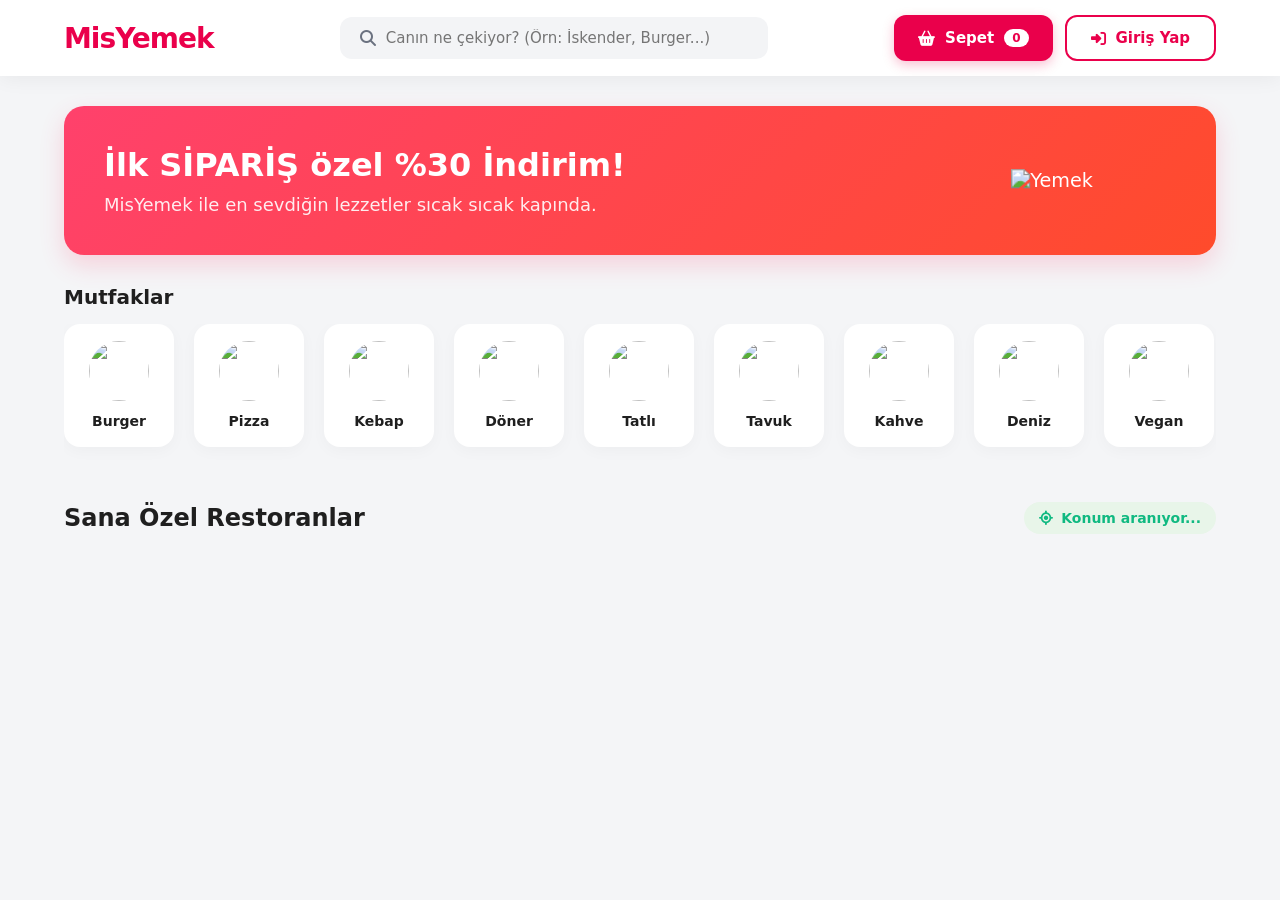
==== commit ddbb0453: "Add files via upload" ====
--- a/index.html
+++ b/index.html
@@ -1,4 +1,4 @@
-﻿<!DOCTYPE html>
+<!DOCTYPE html>
 <html lang="tr">
 
 <head>
@@ -1623,18 +1623,19 @@
         <div class="login-box">
             <div class="login-logo">MisYemek</div>
             <div class="login-sub">Lezzet kapında, hesabın hazır.</div>
-            <div class="login-tabs">
-                <div class="login-tab active" onclick="switchLoginTab('login')"> <span>Giriş Yap</span></div>
-                <div class="login-tab" onclick="switchLoginTab('register')">Kayıt Ol</div>
+                        <div class="login-tabs">
+                <div class="login-tab active" onclick="switchLoginTab('login')">Müşteri Girişi</div>
+                <div class="login-tab" onclick="switchLoginTab('register')">Kayıt Ol</div>
+                <div class="login-tab" onclick="switchLoginTab('res-login')">İşletme Girişi</div>
             </div>
 
-            <!-- GİRİÃ…Â FORMU -->
+            <!-- GİRİŞ FORMU -->
             <div class="login-form active" id="tab-login">
                 <div class="login-error" id="login-error"></div>
                 <div class="form-group"><label>E-posta</label><input type="email" id="login-email"
                         placeholder="ornek@email.com"></div>
-                <div class="form-group"><label>Ã…Âifre</label><input type="password" id="login-password"
-                        placeholder="Ã…Âifreniz"></div>
+                <div class="form-group"><label>Şifre</label><input type="password" id="login-password"
+                        placeholder="Şifreniz"></div>
                 <button class="save-btn" onclick="doLogin()"><i class="fa-solid fa-right-to-bracket"></i> <span>Giriş
                         Yap</span></button>
             </div>
@@ -1654,7 +1655,7 @@
                 <div class="form-group"><label>Telefon</label><input type="tel" id="reg-phone"
                         placeholder="+90 5xx xxx xx xx" maxlength="13"
                         oninput="this.value=this.value.replace(/[^0-9+]/g,'').substring(0,13)"></div>
-                <div class="form-group"><label>Ã…Âifre</label><input type="password" id="reg-password"
+                <div class="form-group"><label>Şifre</label><input type="password" id="reg-password"
                         placeholder="En az 8 karakter"></div>
                 <div class="login-divider">Teslimat Adresi</div>
                 <div class="form-group"><label>Adres Başlığı</label><input type="text" id="reg-addr-title"
@@ -1684,6 +1685,19 @@
                     Oluştur</button>
             </div>
 
+        
+            <!-- İŞLETME GİRİŞ FORMU -->
+            <div class="login-form" id="tab-res-login">
+                <div class="login-error" id="res-login-error"></div>
+                <div class="form-group"><label>İşletme E-posta</label><input type="email" id="res-login-email"
+                        placeholder="admin@restoran.com"></div>
+                <div class="form-group"><label>Şifre</label><input type="password" id="res-login-password"
+                        placeholder="Şifreniz"></div>
+                <button class="save-btn" onclick="doResLogin()"><i class="fa-solid fa-store"></i> İşletme Paneline Gir</button>
+                <div style="text-align: center; margin-top: 15px; font-size: 13px; color: var(--text-light);">
+                    İşletme hesabı için bizimle iletişime geçin.
+                </div>
+            </div>
         </div>
     </div>
 
@@ -1716,7 +1730,7 @@
     <main id="customer-main">
         <div class="hero-banner">
             <div>
-                <h1>İlk siparişine özel %30 İndirim!</h1>
+                <h1>İlk SİPARİŞ özel %30 İndirim!</h1>
                 <p>MisYemek ile en sevdiğin lezzetler sıcak sıcak kapında.</p>
             </div>
             <img src="https://cdn-icons-png.flaticon.com/512/3081/3081333.png" alt="Yemek">
@@ -1794,14 +1808,14 @@
             <div
                 style="background: white; padding: 25px; border-radius: 16px; box-shadow: 0 4px 15px rgba(0,0,0,0.03); border: 1px solid var(--border); border-left: 5px solid var(--primary);">
                 <div style="color: var(--text-light); font-size: 14px; font-weight: 600; margin-bottom: 10px;">BEKLEYEN
-                    SİPARİÃ…Â</div>
+                    SİPARİŞ</div>
                 <div style="font-size: 32px; font-weight: 900; color: var(--text-dark);">0</div>
             </div>
             <div
                 style="background: white; padding: 25px; border-radius: 16px; box-shadow: 0 4px 15px rgba(0,0,0,0.03); border: 1px solid var(--border); border-left: 5px solid var(--success);">
                 <div style="color: var(--text-light); font-size: 14px; font-weight: 600; margin-bottom: 10px;">
-                    BUGÃƒÅ“NKÃƒÅ“ KAZANÃƒâ€¡</div>
-                <div style="font-size: 32px; font-weight: 900; color: var(--text-dark);">Ã¢â€šÂº0</div>
+                    BUGÜNKÜ KAZANÇ</div>
+                <div style="font-size: 32px; font-weight: 900; color: var(--text-dark);">₺0</div>
             </div>
             <div
                 style="background: white; padding: 25px; border-radius: 16px; box-shadow: 0 4px 15px rgba(0,0,0,0.03); border: 1px solid var(--border); border-left: 5px solid var(--warning);">
@@ -1816,7 +1830,7 @@
             <div
                 style="flex: 1 1 500px; background: white; padding: 25px; border-radius: 16px; box-shadow: 0 4px 15px rgba(0,0,0,0.03); border: 1px solid var(--border);">
                 <h3 style="margin-bottom: 20px; display: flex; justify-content: space-between; align-items: center;">
-                    Yeni Siparişler
+                    Yeni SİPARİŞ
                     <span
                         style="background: var(--primary); color: white; padding: 4px 12px; border-radius: 20px; font-size: 12px;">Henüz
                         Yok</span>
@@ -1824,7 +1838,7 @@
                 <div style="text-align: center; padding: 40px 0; color: var(--text-light);">
                     <i class="fa-solid fa-clipboard-list"
                         style="font-size: 48px; opacity: 0.2; margin-bottom: 15px;"></i>
-                    <p>Ã…Âu an için bekleyen yeni siparişiniz bulunmuyor.</p>
+                    <p>Şu an için bekleyen yeni SİPARİŞ bulunmuyor.</p>
                 </div>
             </div>
 
@@ -1835,7 +1849,7 @@
                     <button
                         style="width: 100%; padding: 15px; background: var(--bg-color); border: 1px solid var(--border); border-radius: 12px; font-weight: 600; cursor: pointer; text-align: left; display: flex; align-items: center; gap: 15px;"
                         onclick="openResMenuManager()"><i class="fa-solid fa-plus"
-                            style="color: var(--primary); width: 20px;"></i> ÃƒÅ“rün Ekle / Menüyü Düzenle</button>
+                            style="color: var(--primary); width: 20px;"></i> Ürün Ekle / Menüyü Düzenle</button>
                     <button
                         style="width: 100%; padding: 15px; background: var(--bg-color); border: 1px solid var(--border); border-radius: 12px; font-weight: 600; cursor: pointer; text-align: left; display: flex; align-items: center; gap: 15px;"
                         onclick="openCampaignManager()"><i class="fa-solid fa-bullhorn"
@@ -1845,7 +1859,20 @@
                         onclick="toggleStoreStatus()"><i class="fa-solid fa-store-slash"
                             style="color: var(--text-light); width: 20px;"></i> Dükkanı Kapat</button>
                 </div>
+            
+            <!-- İŞLETME GİRİŞ FORMU -->
+            <div class="login-form" id="tab-res-login">
+                <div class="login-error" id="res-login-error"></div>
+                <div class="form-group"><label>İşletme E-posta</label><input type="email" id="res-login-email"
+                        placeholder="admin@restoran.com"></div>
+                <div class="form-group"><label>Şifre</label><input type="password" id="res-login-password"
+                        placeholder="Şifreniz"></div>
+                <button class="save-btn" onclick="doResLogin()"><i class="fa-solid fa-store"></i> İşletme Paneline Gir</button>
+                <div style="text-align: center; margin-top: 15px; font-size: 13px; color: var(--text-light);">
+                    İşletme hesabı için bizimle iletişime geçin.
+                </div>
             </div>
+        </div>
         </div>
     </main>
 
@@ -1857,7 +1884,7 @@
         </div>
     </div>
 
-    <!-- RESTORAN MENÃƒÅ“ YÃƒâ€“NETİM MODALI -->
+    <!-- RESTORAN MENÜ YÖNETİM MODALI -->
     <div class="modal-overlay" id="res-manage-menu-modal">
         <div class="modal-content" style="max-width: 600px;">
             <span class="close-btn" onclick="closeModals()">&times;</span>
@@ -1865,13 +1892,13 @@
 
             <div id="res-menu-list"
                 style="display:flex; flex-direction:column; gap:15px; max-height:300px; overflow-y:auto; margin-bottom:20px;">
-                <!-- ÃƒÅ“rünler -->
+                <!-- Ürünler -->
             </div>
 
             <div
                 style="background: var(--bg-color); padding: 15px; border-radius: 12px; border: 1px solid var(--border);">
-                <h3 style="margin-bottom: 10px; font-size: 16px;">Yeni ÃƒÅ“rün Ekle</h3>
-                <input type="text" id="res-new-item-name" placeholder="ÃƒÅ“rün Adı"
+                <h3 style="margin-bottom: 10px; font-size: 16px;">Yeni Ürün Ekle</h3>
+                <input type="text" id="res-new-item-name" placeholder="Ürün Adı"
                     style="width:100%; padding:10px; margin-bottom:10px; border:1px solid var(--border); border-radius:8px;">
                 <input type="text" id="res-new-item-desc" placeholder="Açıklama"
                     style="width:100%; padding:10px; margin-bottom:10px; border:1px solid var(--border); border-radius:8px;">
@@ -1882,6 +1909,19 @@
                 <button onclick="addResMenuItem()"
                     style="width:100%; background:var(--primary); color:white; padding:10px; border:none; border-radius:8px; font-weight:bold; cursor:pointer;">Ekle</button>
             </div>
+        
+            <!-- İŞLETME GİRİŞ FORMU -->
+            <div class="login-form" id="tab-res-login">
+                <div class="login-error" id="res-login-error"></div>
+                <div class="form-group"><label>İşletme E-posta</label><input type="email" id="res-login-email"
+                        placeholder="admin@restoran.com"></div>
+                <div class="form-group"><label>Şifre</label><input type="password" id="res-login-password"
+                        placeholder="Şifreniz"></div>
+                <button class="save-btn" onclick="doResLogin()"><i class="fa-solid fa-store"></i> İşletme Paneline Gir</button>
+                <div style="text-align: center; margin-top: 15px; font-size: 13px; color: var(--text-light);">
+                    İşletme hesabı için bizimle iletişime geçin.
+                </div>
+            </div>
         </div>
     </div>
 
@@ -1894,7 +1934,7 @@
             <div
                 style="background: var(--bg-color); padding: 15px; border-radius: 12px; border: 1px solid var(--border); margin-bottom: 20px;">
                 <h3 style="margin-bottom: 10px; font-size: 16px;">Mevcut Kampanya</h3>
-                <p id="current-campaign-text" style="color:var(--text-light); margin-bottom: 10px;">Ã…Âu an aktif bir
+                <p id="current-campaign-text" style="color:var(--text-light); margin-bottom: 10px;">Şu an aktif bir
                     kampanyanız bulunmuyor.</p>
                 <button id="btn-cancel-campaign" onclick="cancelCampaign()"
                     style="display:none; background:#ef4444; color:white; padding:8px 15px; border:none; border-radius:8px; font-weight:bold; cursor:pointer;">Kampanyayı
@@ -1907,18 +1947,31 @@
                     <select id="campaign-type"
                         style="width:100%; padding:10px; border:1px solid var(--border); border-radius:8px;">
                         <option value="discount_percentage">Tüm Menüde Yüzde İndirim (%)</option>
-                        <option value="discount_amount"> <span>Sepet</span>te Net İndirim (Ã¢â€šÂº)</option>
-                        <option value="free_delivery">ÃƒÅ“cretsiz Teslimat</option>
+                        <option value="discount_amount"> <span>Sepet</span>te Net İndirim (₺)</option>
+                        <option value="free_delivery">Ücretsiz Teslimat</option>
                     </select>
                 </div>
                 <div class="form-group" id="campaign-value-group">
                     <label>İndirim Miktarı</label>
-                    <input type="number" id="campaign-value" placeholder="Ãƒâ€“rn: 20"
+                    <input type="number" id="campaign-value" placeholder="Örn: 20"
                         style="width:100%; padding:10px; border:1px solid var(--border); border-radius:8px;">
                 </div>
                 <button onclick="saveCampaign()"
                     style="width:100%; background:var(--primary); color:white; padding:12px; border:none; border-radius:8px; font-weight:bold; cursor:pointer;"><i
                         class="fa-solid fa-bullhorn"></i> Kampanyayı Başlat</button>
+            </div>
+        
+            <!-- İŞLETME GİRİŞ FORMU -->
+            <div class="login-form" id="tab-res-login">
+                <div class="login-error" id="res-login-error"></div>
+                <div class="form-group"><label>İşletme E-posta</label><input type="email" id="res-login-email"
+                        placeholder="admin@restoran.com"></div>
+                <div class="form-group"><label>Şifre</label><input type="password" id="res-login-password"
+                        placeholder="Şifreniz"></div>
+                <button class="save-btn" onclick="doResLogin()"><i class="fa-solid fa-store"></i> İşletme Paneline Gir</button>
+                <div style="text-align: center; margin-top: 15px; font-size: 13px; color: var(--text-light);">
+                    İşletme hesabı için bizimle iletişime geçin.
+                </div>
             </div>
         </div>
     </div>
@@ -1934,17 +1987,17 @@
                     style="background:var(--bg-color); padding:20px; border-radius:12px; text-align:center; border:1px solid var(--border);">
                     <div style="font-size:13px; color:var(--text-light); margin-bottom:5px;">Toplam Kazanç</div>
                     <div style="font-size:24px; font-weight:900; color:var(--success);" id="report-total-earned">
-                        Ã¢â€šÂº0</div>
+                        ₺0</div>
                 </div>
                 <div
                     style="background:var(--bg-color); padding:20px; border-radius:12px; text-align:center; border:1px solid var(--border);">
-                    <div style="font-size:13px; color:var(--text-light); margin-bottom:5px;">Toplam Sipariş</div>
+                    <div style="font-size:13px; color:var(--text-light); margin-bottom:5px;">Toplam SİPARİŞ
                     <div style="font-size:24px; font-weight:900; color:var(--primary);" id="report-total-orders">0</div>
                 </div>
             </div>
 
             <div style="background: white; border:1px solid var(--border); border-radius:12px; padding:15px;">
-                <h3 style="margin-bottom: 15px; font-size: 16px;">Son Siparişler</h3>
+                <h3 style="margin-bottom: 15px; font-size: 16px;">Son SİPARİŞ</div>
                 <div id="report-recent-orders" style="display:flex; flex-direction:column; gap:10px;">
                     <p style="color:var(--text-light); text-align:center; font-size:14px;">Henüz tamamlanmış sipariş
                         bulunmuyor.</p>
@@ -1959,11 +2012,11 @@
             <h2 style="margin-bottom: 20px; font-size: 24px;"> <span>Sepet</span>im</h2>
             <div id="cart-items-container"></div>
             <div class="cart-total" style="display: none;" id="cart-total-section">
-                <span>Ãƒâ€“denecek Tutar:</span>
+                <span>Ödenecek Tutar:</span>
                 <span id="cart-total-price">0 TL</span>
             </div>
             <button class="checkout-btn" id="checkout-btn" style="display: none;"
-                onclick="openAddressSelection()">Siparişi Onayla</button>
+                onclick="openAddressSelection()">SİPARİŞ Onayla</button>
         </div>
     </div>
 
@@ -1971,7 +2024,7 @@
         <div class="modal-content">
             <span class="close-btn" onclick="closeModals()">&times;</span>
             <h2 style="margin-bottom: 10px;">Teslimat Adresi</h2>
-            <p style="color: var(--text-light); font-size: 14px;">Lütfen siparişin teslim edileceği adresi seçin.</p>
+            <p style="color: var(--text-light); font-size: 14px;">Lütfen SİPARİŞ teslim edileceği adresi seçin.</p>
             <div class="address-list" id="delivery-address-list"></div>
             <button class="checkout-btn" onclick="startOrderSimulation()">Bu Adrese Söyle</button>
         </div>
@@ -1995,7 +2048,7 @@
                 <div class="profile-stats">
                     <div class="stat-card">
                         <div class="stat-num" id="stat-orders">0</div>
-                        <div class="stat-label">Sipariş</div>
+                        <div class="stat-label">SİPARİŞ
                     </div>
                     <div class="stat-card">
                         <div class="stat-num">4.9</div>
@@ -2022,13 +2075,13 @@
                             class="fa-solid fa-chevron-right arrow"></i>
                     </div>
                     <div class="profile-menu-item customer-only" onclick="openSubPanel('orders')">
-                        <i class="fa-solid fa-clock-rotate-left icon"></i><span>Geçmiş Siparişlerim</span><i
+                        <i class="fa-solid fa-clock-rotate-left icon"></i><span>Geçmiş SİPARİŞ
                             class="fa-solid fa-chevron-right arrow"></i>
                     </div>
 
                     <!-- RESTAURANT ONLY -->
                     <div class="profile-menu-item restaurant-only" style="display:none;" onclick="closeModals()">
-                        <i class="fa-solid fa-list-check icon"></i><span>Gelen Siparişler</span><i
+                        <i class="fa-solid fa-list-check icon"></i><span>Gelen SİPARİŞ
                             class="fa-solid fa-chevron-right arrow"></i>
                     </div>
                     <div class="profile-menu-item restaurant-only" style="display:none;" onclick="openResMenuManager()">
@@ -2049,13 +2102,13 @@
                             class="fa-solid fa-chevron-right arrow"></i>
                     </div>
                     <div class="profile-menu-item logout-item" onclick="doLogout()">
-                        <i class="fa-solid fa-right-from-bracket"></i><span>Ãƒâ€¡ıkış Yap</span><i
+                        <i class="fa-solid fa-right-from-bracket"></i><span>Çıkış Yap</span><i
                             class="fa-solid fa-chevron-right arrow"></i>
                     </div>
                 </div>
             </div>
 
-            <!-- PROFİL DÃƒÅ“ZENLE -->
+            <!-- PROFİL DÜZENLE -->
             <div id="profile-edit-profile" class="sub-panel">
                 <div class="sub-panel-back" onclick="openSubPanel('main')"><i class="fa-solid fa-arrow-left"></i> Geri
                 </div>
@@ -2068,7 +2121,7 @@
                 <div class="form-group"><label>Telefon</label><input type="tel" id="edit-phone" value=""></div>
                 <div class="form-group"><label>Doğum Tarihi</label><input type="date" id="edit-birthdate" value="">
                 </div>
-                <div class="form-group"><label>Yeni Ã…Âifre (opsiyonel)</label><input type="password"
+                <div class="form-group"><label>Yeni Şifre (opsiyonel)</label><input type="password"
                         id="edit-password" placeholder="Değiştirmek için girin"></div>
                 <button class="save-btn" onclick="saveProfile()"><i class="fa-solid fa-check"></i> Değişiklikleri
                     Kaydet</button>
@@ -2138,7 +2191,7 @@
                         <span id="card-preview-exp">MM/YY</span>
                     </div>
                 </div>
-                <div class="form-group"><label>Kart ÃƒÅ“zerindeki İsim</label><input type="text" id="card-name"
+                <div class="form-group"><label>Kart Üzerindeki İsim</label><input type="text" id="card-name"
                         placeholder="Ad Soyad"
                         oninput="document.getElementById('card-preview-name').innerText=this.value||'AD SOYAD'"></div>
                 <div class="form-group"><label>Kart Numarası</label><input type="text" id="card-num-input"
@@ -2160,11 +2213,11 @@
                     Kaydet</button>
             </div>
 
-            <!-- GEÃƒâ€¡MİÃ…Â SİPARİÃ…ÂLER -->
+            <!-- GEÇMİŞ SİPARİŞ -->
             <div id="profile-orders" class="sub-panel">
                 <div class="sub-panel-back" onclick="openSubPanel('main')"><i class="fa-solid fa-arrow-left"></i> Geri
                 </div>
-                <h3>Geçmiş Siparişlerim</h3>
+                <h3>Geçmiş SİPARİŞ</div>
                 <div id="order-history-list"></div>
             </div>
 
@@ -2176,13 +2229,13 @@
                 <div style="display:flex;flex-direction:column;gap:12px;margin-top:5px;">
                     <div class="notif-row">
                         <div><strong>Sipariş Güncellemeleri</strong>
-                            <p>Siparişin durumu değiştiğinde bildir</p>
+                            <p>SİPARİŞ durumu değiştiğinde bildir</p>
                         </div><label class="toggle"><input type="checkbox" checked id="notif-order"><span
                                 class="slider"></span></label>
                     </div>
                     <div class="notif-row">
                         <div><strong>Kampanya & İndirimler</strong>
-                            <p>Ãƒâ€“zel teklifler ve indirimler</p>
+                            <p>Özel teklifler ve indirimler</p>
                         </div><label class="toggle"><input type="checkbox" checked id="notif-promo"><span
                                 class="slider"></span></label>
                     </div>
@@ -2212,7 +2265,7 @@
                     </div>
                 </div>
                 <button class="save-btn" style="margin-top:20px;"
-                    onclick="showToast('Bildirim ayarları kaydedildi Ã¢Å“â€œ')"><i class="fa-solid fa-check"></i>
+                    onclick="showToast('Bildirim ayarları kaydedildi ✓')"><i class="fa-solid fa-check"></i>
                     Kaydet</button>
             </div>
 
@@ -2223,19 +2276,19 @@
                 <h3>Yardım & Destek</h3>
                 <div style="display:flex;flex-direction:column;gap:10px;margin-bottom:20px;">
                     <div class="support-item" onclick="toggleFaq(this)">
-                        <div class="support-item-head"><span>Siparişimi nasıl iptal edebilirim?</span><i
+                        <div class="support-item-head"><span>SİPARİŞ nasıl iptal edebilirim?</span><i
                                 class="fa-solid fa-chevron-down"></i></div>
                         <div class="faq-body">Sipariş onaylanmadan önce sepet ekranından iptal edebilirsiniz.
                             Onaylandıktan sonra destek hattımızı arayın.</div>
                     </div>
                     <div class="support-item" onclick="toggleFaq(this)">
-                        <div class="support-item-head"><span>Ãƒâ€“deme sorunum var, ne yapmalıyım?</span><i
+                        <div class="support-item-head"><span>Ödeme sorunum var, ne yapmalıyım?</span><i
                                 class="fa-solid fa-chevron-down"></i></div>
-                        <div class="faq-body">Ãƒâ€“deme sorunları için 7/24 destek hattımız: <strong>0850 123 45
+                        <div class="faq-body">Ödeme sorunları için 7/24 destek hattımız: <strong>0850 123 45
                                 67</strong> veya uygulama içi sohbet.</div>
                     </div>
                     <div class="support-item" onclick="toggleFaq(this)">
-                        <div class="support-item-head"><span>Siparişim geç geliyor, ne yapabilirim?</span><i
+                        <div class="support-item-head"><span>SİPARİŞ geç geliyor, ne yapabilirim?</span><i
                                 class="fa-solid fa-chevron-down"></i></div>
                         <div class="faq-body"> <span>Harita</span> ekranından kurye konumunu takip edebilirsiniz. Aşırı
                             gecikmelerde destek hattını arayın.</div>
@@ -2258,7 +2311,20 @@
                             onclick="showToast('WhatsApp desteği başlatılıyor...')"><i
                                 class="fa-brands fa-whatsapp"></i> WhatsApp</button>
                     </div>
-                </div>
+                
+            <!-- İŞLETME GİRİŞ FORMU -->
+            <div class="login-form" id="tab-res-login">
+                <div class="login-error" id="res-login-error"></div>
+                <div class="form-group"><label>İşletme E-posta</label><input type="email" id="res-login-email"
+                        placeholder="admin@restoran.com"></div>
+                <div class="form-group"><label>Şifre</label><input type="password" id="res-login-password"
+                        placeholder="Şifreniz"></div>
+                <button class="save-btn" onclick="doResLogin()"><i class="fa-solid fa-store"></i> İşletme Paneline Gir</button>
+                <div style="text-align: center; margin-top: 15px; font-size: 13px; color: var(--text-light);">
+                    İşletme hesabı için bizimle iletişime geçin.
+                </div>
+            </div>
+        </div>
             </div>
 
         </div>
@@ -2318,6 +2384,14 @@
     <script src="https://unpkg.com/leaflet-routing-machine@latest/dist/leaflet-routing-machine.js"></script>
 
     <script type="module">
+        
+        // URL Hash Kontrolü (#admin için)
+        window.addEventListener('DOMContentLoaded', () => {
+            if (window.location.hash === '#admin') {
+                showLoginRequired();
+                switchLoginTab('res-login');
+            }
+        });
         // ==================== FIREBASE ====================
         import { initializeApp } from "https://www.gstatic.com/firebasejs/12.11.0/firebase-app.js";
         import { getAuth, createUserWithEmailAndPassword, signInWithEmailAndPassword, signOut, onAuthStateChanged } from "https://www.gstatic.com/firebasejs/12.11.0/firebase-auth.js";
@@ -2349,7 +2423,7 @@
         let map, routeControl, kuryeMarker, animasyonInterval;
         let totalOrderCount = 0;
 
-        // 14 FARKLI RESTORAN VE MENÃƒÅ“SÃƒÅ“ EKLENDİ
+        // 14 FARKLI RESTORAN VE MENÜSÜ EKLENDİ
         const resTemplates = [
             {
                 name: "Burger Station", type: "Burger", sponsor: true, img: "https://images.unsplash.com/photo-1550547660-d9450f859349?w=500&q=80",
@@ -2357,7 +2431,7 @@
             },
             {
                 name: "Smash Burger Co.", type: "Burger", sponsor: false, img: "https://images.unsplash.com/photo-1586816001966-79b736744398?w=500&q=80",
-                menu: [{ id: 102, name: "Double Smash", price: 240, desc: "Ãƒâ€¡ift köfte, özel sos", img: "https://images.unsplash.com/photo-1594212691516-e82fa43ba62a?w=150" }]
+                menu: [{ id: 102, name: "Double Smash", price: 240, desc: "Çift köfte, özel sos", img: "https://images.unsplash.com/photo-1594212691516-e82fa43ba62a?w=150" }]
             },
 
             {
@@ -2380,7 +2454,7 @@
 
             {
                 name: "Sokak Dönercisi", type: "Döner", sponsor: false, img: "https://images.unsplash.com/photo-1627308595229-7830f5c90683?w=500&q=80",
-                menu: [{ id: 401, name: "Et Döner Dürüm", price: 160, desc: "Ãƒâ€“zel lavaş arası", img: "https://images.unsplash.com/photo-1627308595229-7830f5c90683?w=150" }]
+                menu: [{ id: 401, name: "Et Döner Dürüm", price: 160, desc: "Özel lavaş arası", img: "https://images.unsplash.com/photo-1627308595229-7830f5c90683?w=150" }]
             },
             {
                 name: "Tarihi Dönerci", type: "Döner", sponsor: true, img: "https://images.unsplash.com/photo-1604908176997-125f25cc6f3d?w=500&q=80",
@@ -2393,7 +2467,7 @@
             },
             {
                 name: "Çikolata Atölyesi", type: "Tatlı", sponsor: false, img: "https://images.unsplash.com/photo-1624353365286-3f8d62daad51?w=500&q=80",
-                menu: [{ id: 502, name: "San Sebastian", price: 120, desc: "Ãƒâ€¡ikolata soslu", img: "https://images.unsplash.com/photo-1624353365286-3f8d62daad51?w=150" }]
+                menu: [{ id: 502, name: "San Sebastian", price: 120, desc: "Çikolata soslu", img: "https://images.unsplash.com/photo-1624353365286-3f8d62daad51?w=150" }]
             },
 
             {
@@ -2452,12 +2526,12 @@
             {
                 name: "Pasta & Börek", type: "Börek", sponsor: false, img: "https://images.unsplash.com/photo-1601050690597-df0568f70950?w=500&q=80",
                 menu: [{ id: 1101, name: "Su Böreği", price: 95, desc: "Peynirli, ev yapımı", img: "https://images.unsplash.com/photo-1601050690597-df0568f70950?w=150" },
-                { id: 1102, name: "Sigara Böreği", price: 75, desc: "Ãƒâ€¡ıtır, peynirli", img: "https://images.unsplash.com/photo-1601050690597-df0568f70950?w=150" }]
+                { id: 1102, name: "Sigara Böreği", price: 75, desc: "Çıtır, peynirli", img: "https://images.unsplash.com/photo-1601050690597-df0568f70950?w=150" }]
             },
             {
                 name: "Fırın Köşesi", type: "Börek", sponsor: true, img: "https://images.unsplash.com/photo-1509440159596-0249088772ff?w=500&q=80",
                 menu: [{ id: 1103, name: "Ispanaklı Börek", price: 85, desc: "Taze ıspanak", img: "https://images.unsplash.com/photo-1509440159596-0249088772ff?w=150" },
-                { id: 1104, name: "Kıymalı Pide", price: 110, desc: "Ãƒâ€“zel kıyma harcı", img: "https://images.unsplash.com/photo-1509440159596-0249088772ff?w=150" }]
+                { id: 1104, name: "Kıymalı Pide", price: 110, desc: "Özel kıyma harcı", img: "https://images.unsplash.com/photo-1509440159596-0249088772ff?w=150" }]
             }
         ];
 
@@ -2777,9 +2851,9 @@
             } catch (e) {
                 const msgs = {
                     'auth/user-not-found': 'Bu e-posta ile kayıtlı hesap bulunamadı.',
-                    'auth/wrong-password': 'Ã…Âifre hatalı.',
+                    'auth/wrong-password': 'Şifre hatalı.',
                     'auth/invalid-credential': 'E-posta veya şifre hatalı.',
-                    'auth/too-many-requests': 'Ãƒâ€¡ok fazla deneme. Lütfen bekleyin.'
+                    'auth/too-many-requests': 'Çok fazla deneme. Lütfen bekleyin.'
                 };
                 errEl.innerText = msgs[e.code] || 'Giriş başarısız. Lütfen tekrar deneyin.';
                 errEl.style.display = 'block';
@@ -2821,7 +2895,7 @@
                     'auth/invalid-credential': 'E-posta veya şifre hatalı.',
                     'auth/invalid-login-credentials': 'E-posta veya şifre hatalı.',
                     'auth/user-not-found': 'Hesap bulunamadı.',
-                    'auth/wrong-password': 'Ã…Âifre hatalı.'
+                    'auth/wrong-password': 'Şifre hatalı.'
                 };
                 errEl.innerText = msgs[e.code] || ('Giriş başarısız: ' + e.message);
                 errEl.style.display = 'block';
@@ -2846,7 +2920,7 @@
             const btn = document.querySelector('#tab-register .save-btn');
             errEl.style.display = 'none';
             if (!fn || !ln || !email || !pass) { errEl.innerText = 'Ad, soyad, e-posta ve şifre zorunludur.'; errEl.style.display = 'block'; return; }
-            if (pass.length < 8) { errEl.innerText = 'Ã…Âifre en az 8 karakter olmalıdır.'; errEl.style.display = 'block'; return; }
+            if (pass.length < 8) { errEl.innerText = 'Şifre en az 8 karakter olmalıdır.'; errEl.style.display = 'block'; return; }
             if (!addrTitle || !addrDistrict || !addrStreet) { errEl.innerText = 'Lütfen teslimat adresinizi eksiksiz girin.'; errEl.style.display = 'block'; return; }
             btn.disabled = true;
             btn.innerHTML = '<i class="fa-solid fa-spinner fa-spin"></i> Hesap oluşturuluyor...';
@@ -2870,7 +2944,7 @@
                 const msgs = {
                     'auth/email-already-in-use': 'Bu e-posta zaten kayıtlı.',
                     'auth/invalid-email': 'Geçersiz e-posta adresi.',
-                    'auth/weak-password': 'Ã…Âifre çok zayıf.'
+                    'auth/weak-password': 'Şifre çok zayıf.'
                 };
                 errEl.innerText = msgs[e.code] || ('Kayıt başarısız: ' + e.message);
                 errEl.style.display = 'block';
@@ -2891,7 +2965,7 @@
             const btn = document.querySelector('#tab-restaurant .save-btn');
             errEl.style.display = 'none';
             if (!name || !owner || !email || !pass) { errEl.innerText = 'Restoran adı, yetkili, e-posta ve şifre zorunludur.'; errEl.style.display = 'block'; return; }
-            if (pass.length < 8) { errEl.innerText = 'Ã…Âifre en az 8 karakter olmalıdır.'; errEl.style.display = 'block'; return; }
+            if (pass.length < 8) { errEl.innerText = 'Şifre en az 8 karakter olmalıdır.'; errEl.style.display = 'block'; return; }
             btn.disabled = true;
             btn.innerHTML = '<i class="fa-solid fa-spinner fa-spin"></i> Kayıt alınıyor...';
             try {
@@ -2915,7 +2989,7 @@
                 const msgs = {
                     'auth/email-already-in-use': 'Bu e-posta zaten kayıtlı.',
                     'auth/invalid-email': 'Geçersiz e-posta adresi.',
-                    'auth/weak-password': 'Ã…Âifre çok zayıf.'
+                    'auth/weak-password': 'Şifre çok zayıf.'
                 };
                 errEl.innerText = msgs[e.code] || ('Kayıt başarısız: ' + e.message);
                 errEl.style.display = 'block';
@@ -2980,10 +3054,10 @@
 
                 const stats = document.querySelectorAll('.profile-stats .stat-card');
                 if (stats.length === 3) {
-                    stats[0].querySelector('.stat-label').innerText = 'Bekleyen Sipariş';
+                    stats[0].querySelector('.stat-label').innerText = 'Bekleyen SİPARİŞ
                     stats[1].querySelector('.stat-label').innerText = 'Değerlendirme';
                     stats[2].querySelector('.stat-label').innerText = 'Aylık Kazanç';
-                    stats[2].querySelector('.stat-num').innerText = 'Ã¢â€šÂº0';
+                    stats[2].querySelector('.stat-num').innerText = '₺0';
                 }
 
                 const btnStore = document.getElementById('btn-toggle-store');
@@ -3008,7 +3082,7 @@
 
                 const stats = document.querySelectorAll('.profile-stats .stat-card');
                 if (stats.length === 3) {
-                    stats[0].querySelector('.stat-label').innerText = 'Sipariş';
+                    stats[0].querySelector('.stat-label').innerText = 'SİPARİŞ
                     stats[1].querySelector('.stat-label').innerText = 'Puan';
                     stats[2].querySelector('.stat-label').innerText = 'MisKoin';
                     stats[2].querySelector('.stat-num').innerText = '120';
@@ -3100,7 +3174,7 @@
             if (!fn || !ln || !email) { alert('Ad, soyad ve e-posta zorunludur.'); return; }
             userProfile = { ...userProfile, firstname: fn, lastname: ln, email, phone, birthdate: document.getElementById('edit-birthdate').value };
             applyProfileToUI();
-            showToast('Profil güncellendi Ã¢Å“â€œ');
+            showToast('Profil güncellendi ✓');
             saveCurrentUser();
             openSubPanel('main');
         }
@@ -3133,7 +3207,7 @@
             if (!title || !district || !street) { alert('Başlık, ilçe ve sokak zorunludur.'); return; }
             savedAddresses.push({ title, city, district, street, no, desc });
             ['addr-title', 'addr-district', 'addr-street', 'addr-no', 'addr-desc'].forEach(id => document.getElementById(id).value = '');
-            showToast('Adres kaydedildi Ã¢Å“â€œ');
+            showToast('Adres kaydedildi ✓');
             saveCurrentUser();
             openSubPanel('addresses');
         }
@@ -3193,7 +3267,7 @@
             document.getElementById('card-preview-num').innerText = '**** **** **** ****';
             document.getElementById('card-preview-name').innerText = 'AD SOYAD';
             document.getElementById('card-preview-exp').innerText = 'MM/YY';
-            showToast('Kart güvenli şekilde kaydedildi Ã¢Å“â€œ');
+            showToast('Kart güvenli şekilde kaydedildi ✓');
             saveCurrentUser();
             openSubPanel('payment');
         }
@@ -3231,7 +3305,7 @@
             orderHistory[index].rating = rating;
             saveCurrentUser();
             renderOrderHistory();
-            showToast('Değerlendirme kaydedildi Ã¢Å“â€œ');
+            showToast('Değerlendirme kaydedildi ✓');
         }
 
         function showToast(msg) {
@@ -3260,7 +3334,7 @@
             userProfile.isClosed = !userProfile.isClosed;
             saveCurrentUser();
             applyProfileToUI();
-            showToast(userProfile.isClosed ? 'Dükkan geçici olarak kapatıldı.' : 'Dükkan siparişlere açıldı.');
+            showToast(userProfile.isClosed ? 'Dükkan geçici olarak kapatıldı.' : 'Dükkan SİPARİŞ açıldı.');
         }
 
         function openResMenuManager() {
@@ -3283,7 +3357,7 @@
                         <div>
                             <div style="font-weight:bold;">${item.name}</div>
                             <div style="font-size:13px; color:var(--text-light);">${item.desc}</div>
-                            <div style="font-weight:900; color:var(--primary); margin-top:5px;">Ã¢â€šÂº${item.price}</div>
+                            <div style="font-weight:900; color:var(--primary); margin-top:5px;">₺${item.price}</div>
                         </div>
                     </div>
                     <button onclick="deleteResMenuItem(${index})" style="background:none; border:none; color:#ef4444; cursor:pointer; font-size:18px; padding:10px;"><i class="fa-solid fa-trash"></i></button>
@@ -3298,7 +3372,7 @@
             const img = document.getElementById('res-new-item-img').value.trim();
 
             if (!name || isNaN(price)) {
-                alert('ÃƒÅ“rün adı ve geçerli bir fiyat girmelisiniz.');
+                alert('Ürün adı ve geçerli bir fiyat girmelisiniz.');
                 return;
             }
 
@@ -3313,7 +3387,7 @@
             document.getElementById('res-new-item-price').value = '';
             document.getElementById('res-new-item-img').value = '';
 
-            showToast('ÃƒÅ“rün eklendi!');
+            showToast('Ürün eklendi!');
         }
 
         function deleteResMenuItem(index) {
@@ -3321,7 +3395,7 @@
                 userProfile.menu.splice(index, 1);
                 saveCurrentUser();
                 renderResMenu();
-                showToast('ÃƒÅ“rün silindi.');
+                showToast('Ürün silindi.');
             }
         }
 
@@ -3332,14 +3406,14 @@
             if (userProfile.campaign && userProfile.campaign.active) {
                 let txt = '';
                 if (userProfile.campaign.type === 'discount_percentage') txt = `Tüm Menüde %${userProfile.campaign.value} İndirim`;
-                else if (userProfile.campaign.type === 'discount_amount') txt = `Sepette Ã¢â€šÂº${userProfile.campaign.value} İndirim`;
-                else txt = 'ÃƒÅ“cretsiz Teslimat';
+                else if (userProfile.campaign.type === 'discount_amount') txt = `Sepette ₺${userProfile.campaign.value} İndirim`;
+                else txt = 'Ücretsiz Teslimat';
                 ct.innerText = `Aktif Kampanya: ${txt}`;
                 ct.style.color = 'var(--success)';
                 ct.style.fontWeight = 'bold';
                 btn.style.display = 'inline-block';
             } else {
-                ct.innerText = 'Ã…Âu an aktif bir kampanyanız bulunmuyor.';
+                ct.innerText = 'Şu an aktif bir kampanyanız bulunmuyor.';
                 ct.style.color = 'var(--text-light)';
                 ct.style.fontWeight = 'normal';
                 btn.style.display = 'none';
@@ -3378,7 +3452,7 @@
                 totalErn = userProfile.orders.reduce((sum, o) => sum + (o.total || 0), 0);
                 totalOrd = userProfile.orders.length;
             }
-            document.getElementById('report-total-earned').innerText = `Ã¢â€šÂº${totalErn}`;
+            document.getElementById('report-total-earned').innerText = `₺${totalErn}`;
             document.getElementById('report-total-orders').innerText = totalOrd;
             document.getElementById('res-reports-modal').style.display = 'flex';
         }
@@ -3436,7 +3510,7 @@
 
             setTimeout(() => {
                 setStepper(2);
-                setTrackingStatus('Hazırlanıyor', 'Åefimiz siparişinizi hazırlıyor...');
+                setTrackingStatus('Hazırlanıyor', 'Åefimiz SİPARİŞ hazırlıyor...');
             }, 1000);
 
             setTimeout(() => {
@@ -3495,7 +3569,7 @@
         function finishOrderSimulation() {
             if (window._animId) { cancelAnimationFrame(window._animId); window._animId = null; }
             setStepper(4);
-            setTrackingStatus('Teslim Edildi!', 'Afiyet olsun! Siparişiniz ulaştı.');
+            setTrackingStatus('Teslim Edildi!', 'Afiyet olsun! SİPARİŞ ulaştı.');
             document.getElementById('eta-box').style.display = 'none';
             orderHistory.unshift({
                 restaurant: activeRestaurant.name,
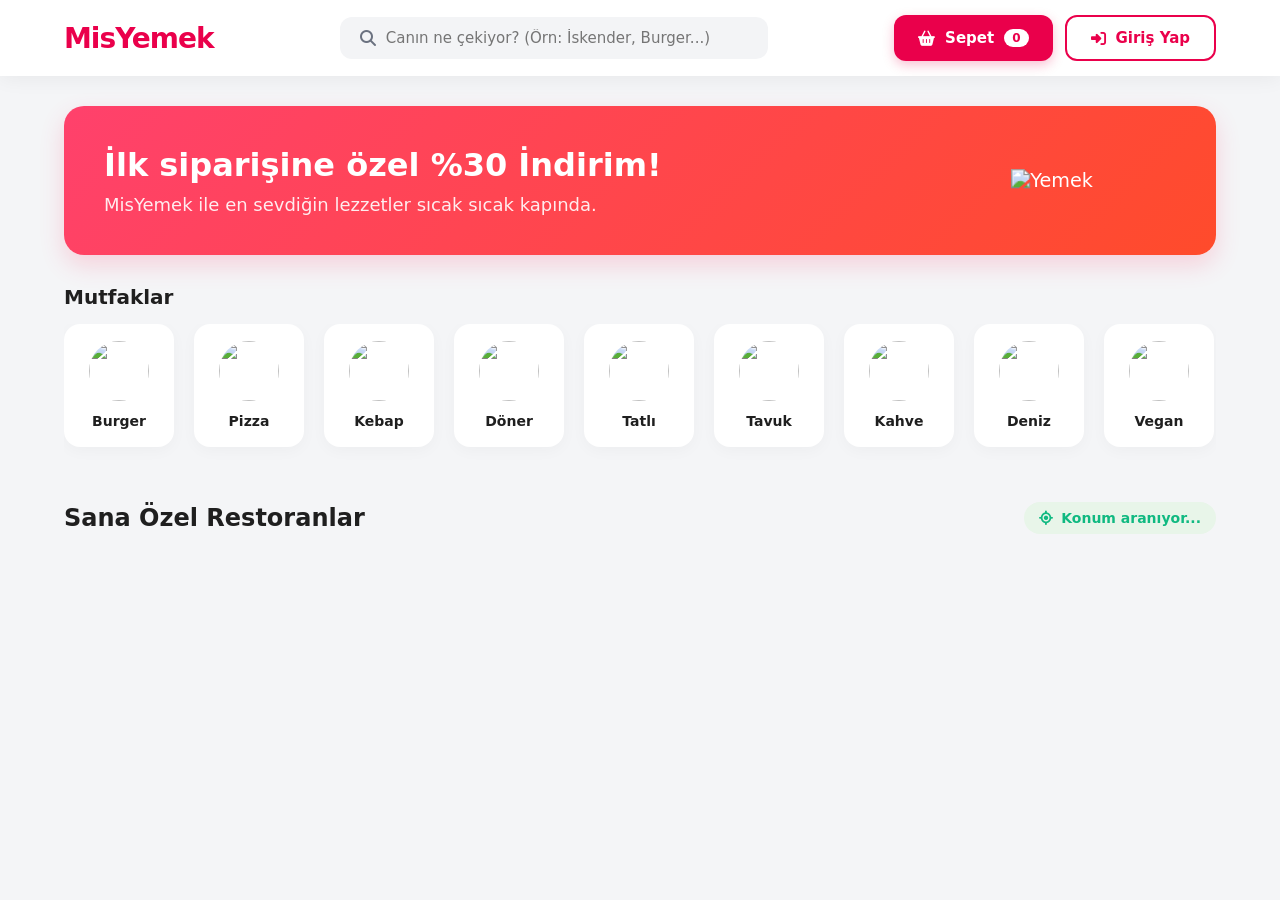
==== commit 5a623c3f: "Add files via upload" ====
--- a/index.html
+++ b/index.html
@@ -1,4 +1,4 @@
-<!DOCTYPE html>
+﻿<!DOCTYPE html>
 <html lang="tr">
 
 <head>
@@ -1623,19 +1623,18 @@
         <div class="login-box">
             <div class="login-logo">MisYemek</div>
             <div class="login-sub">Lezzet kapında, hesabın hazır.</div>
-                        <div class="login-tabs">
-                <div class="login-tab active" onclick="switchLoginTab('login')">Müşteri Girişi</div>
-                <div class="login-tab" onclick="switchLoginTab('register')">Kayıt Ol</div>
-                <div class="login-tab" onclick="switchLoginTab('res-login')">İşletme Girişi</div>
+            <div class="login-tabs">
+                <div class="login-tab active" onclick="switchLoginTab('login')"> <span>Giriş Yap</span></div>
+                <div class="login-tab" onclick="switchLoginTab('register')">Kayıt Ol</div>
             </div>
 
-            <!-- GİRİŞ FORMU -->
+            <!-- GİRİÃ…Â FORMU -->
             <div class="login-form active" id="tab-login">
                 <div class="login-error" id="login-error"></div>
                 <div class="form-group"><label>E-posta</label><input type="email" id="login-email"
                         placeholder="ornek@email.com"></div>
-                <div class="form-group"><label>Şifre</label><input type="password" id="login-password"
-                        placeholder="Şifreniz"></div>
+                <div class="form-group"><label>Ã…Âifre</label><input type="password" id="login-password"
+                        placeholder="Ã…Âifreniz"></div>
                 <button class="save-btn" onclick="doLogin()"><i class="fa-solid fa-right-to-bracket"></i> <span>Giriş
                         Yap</span></button>
             </div>
@@ -1655,7 +1654,7 @@
                 <div class="form-group"><label>Telefon</label><input type="tel" id="reg-phone"
                         placeholder="+90 5xx xxx xx xx" maxlength="13"
                         oninput="this.value=this.value.replace(/[^0-9+]/g,'').substring(0,13)"></div>
-                <div class="form-group"><label>Şifre</label><input type="password" id="reg-password"
+                <div class="form-group"><label>Ã…Âifre</label><input type="password" id="reg-password"
                         placeholder="En az 8 karakter"></div>
                 <div class="login-divider">Teslimat Adresi</div>
                 <div class="form-group"><label>Adres Başlığı</label><input type="text" id="reg-addr-title"
@@ -1685,19 +1684,6 @@
                     Oluştur</button>
             </div>
 
-        
-            <!-- İŞLETME GİRİŞ FORMU -->
-            <div class="login-form" id="tab-res-login">
-                <div class="login-error" id="res-login-error"></div>
-                <div class="form-group"><label>İşletme E-posta</label><input type="email" id="res-login-email"
-                        placeholder="admin@restoran.com"></div>
-                <div class="form-group"><label>Şifre</label><input type="password" id="res-login-password"
-                        placeholder="Şifreniz"></div>
-                <button class="save-btn" onclick="doResLogin()"><i class="fa-solid fa-store"></i> İşletme Paneline Gir</button>
-                <div style="text-align: center; margin-top: 15px; font-size: 13px; color: var(--text-light);">
-                    İşletme hesabı için bizimle iletişime geçin.
-                </div>
-            </div>
         </div>
     </div>
 
@@ -1730,7 +1716,7 @@
     <main id="customer-main">
         <div class="hero-banner">
             <div>
-                <h1>İlk SİPARİŞ özel %30 İndirim!</h1>
+                <h1>İlk siparişine özel %30 İndirim!</h1>
                 <p>MisYemek ile en sevdiğin lezzetler sıcak sıcak kapında.</p>
             </div>
             <img src="https://cdn-icons-png.flaticon.com/512/3081/3081333.png" alt="Yemek">
@@ -1808,14 +1794,14 @@
             <div
                 style="background: white; padding: 25px; border-radius: 16px; box-shadow: 0 4px 15px rgba(0,0,0,0.03); border: 1px solid var(--border); border-left: 5px solid var(--primary);">
                 <div style="color: var(--text-light); font-size: 14px; font-weight: 600; margin-bottom: 10px;">BEKLEYEN
-                    SİPARİŞ</div>
+                    SİPARİÃ…Â</div>
                 <div style="font-size: 32px; font-weight: 900; color: var(--text-dark);">0</div>
             </div>
             <div
                 style="background: white; padding: 25px; border-radius: 16px; box-shadow: 0 4px 15px rgba(0,0,0,0.03); border: 1px solid var(--border); border-left: 5px solid var(--success);">
                 <div style="color: var(--text-light); font-size: 14px; font-weight: 600; margin-bottom: 10px;">
-                    BUGÜNKÜ KAZANÇ</div>
-                <div style="font-size: 32px; font-weight: 900; color: var(--text-dark);">₺0</div>
+                    BUGÃƒÅ“NKÃƒÅ“ KAZANÃƒâ€¡</div>
+                <div style="font-size: 32px; font-weight: 900; color: var(--text-dark);">Ã¢â€šÂº0</div>
             </div>
             <div
                 style="background: white; padding: 25px; border-radius: 16px; box-shadow: 0 4px 15px rgba(0,0,0,0.03); border: 1px solid var(--border); border-left: 5px solid var(--warning);">
@@ -1830,7 +1816,7 @@
             <div
                 style="flex: 1 1 500px; background: white; padding: 25px; border-radius: 16px; box-shadow: 0 4px 15px rgba(0,0,0,0.03); border: 1px solid var(--border);">
                 <h3 style="margin-bottom: 20px; display: flex; justify-content: space-between; align-items: center;">
-                    Yeni SİPARİŞ
+                    Yeni Siparişler
                     <span
                         style="background: var(--primary); color: white; padding: 4px 12px; border-radius: 20px; font-size: 12px;">Henüz
                         Yok</span>
@@ -1838,7 +1824,7 @@
                 <div style="text-align: center; padding: 40px 0; color: var(--text-light);">
                     <i class="fa-solid fa-clipboard-list"
                         style="font-size: 48px; opacity: 0.2; margin-bottom: 15px;"></i>
-                    <p>Şu an için bekleyen yeni SİPARİŞ bulunmuyor.</p>
+                    <p>Ã…Âu an için bekleyen yeni siparişiniz bulunmuyor.</p>
                 </div>
             </div>
 
@@ -1849,7 +1835,7 @@
                     <button
                         style="width: 100%; padding: 15px; background: var(--bg-color); border: 1px solid var(--border); border-radius: 12px; font-weight: 600; cursor: pointer; text-align: left; display: flex; align-items: center; gap: 15px;"
                         onclick="openResMenuManager()"><i class="fa-solid fa-plus"
-                            style="color: var(--primary); width: 20px;"></i> Ürün Ekle / Menüyü Düzenle</button>
+                            style="color: var(--primary); width: 20px;"></i> ÃƒÅ“rün Ekle / Menüyü Düzenle</button>
                     <button
                         style="width: 100%; padding: 15px; background: var(--bg-color); border: 1px solid var(--border); border-radius: 12px; font-weight: 600; cursor: pointer; text-align: left; display: flex; align-items: center; gap: 15px;"
                         onclick="openCampaignManager()"><i class="fa-solid fa-bullhorn"
@@ -1859,20 +1845,7 @@
                         onclick="toggleStoreStatus()"><i class="fa-solid fa-store-slash"
                             style="color: var(--text-light); width: 20px;"></i> Dükkanı Kapat</button>
                 </div>
-            
-            <!-- İŞLETME GİRİŞ FORMU -->
-            <div class="login-form" id="tab-res-login">
-                <div class="login-error" id="res-login-error"></div>
-                <div class="form-group"><label>İşletme E-posta</label><input type="email" id="res-login-email"
-                        placeholder="admin@restoran.com"></div>
-                <div class="form-group"><label>Şifre</label><input type="password" id="res-login-password"
-                        placeholder="Şifreniz"></div>
-                <button class="save-btn" onclick="doResLogin()"><i class="fa-solid fa-store"></i> İşletme Paneline Gir</button>
-                <div style="text-align: center; margin-top: 15px; font-size: 13px; color: var(--text-light);">
-                    İşletme hesabı için bizimle iletişime geçin.
-                </div>
             </div>
-        </div>
         </div>
     </main>
 
@@ -1884,7 +1857,7 @@
         </div>
     </div>
 
-    <!-- RESTORAN MENÜ YÖNETİM MODALI -->
+    <!-- RESTORAN MENÃƒÅ“ YÃƒâ€“NETİM MODALI -->
     <div class="modal-overlay" id="res-manage-menu-modal">
         <div class="modal-content" style="max-width: 600px;">
             <span class="close-btn" onclick="closeModals()">&times;</span>
@@ -1892,13 +1865,13 @@
 
             <div id="res-menu-list"
                 style="display:flex; flex-direction:column; gap:15px; max-height:300px; overflow-y:auto; margin-bottom:20px;">
-                <!-- Ürünler -->
+                <!-- ÃƒÅ“rünler -->
             </div>
 
             <div
                 style="background: var(--bg-color); padding: 15px; border-radius: 12px; border: 1px solid var(--border);">
-                <h3 style="margin-bottom: 10px; font-size: 16px;">Yeni Ürün Ekle</h3>
-                <input type="text" id="res-new-item-name" placeholder="Ürün Adı"
+                <h3 style="margin-bottom: 10px; font-size: 16px;">Yeni ÃƒÅ“rün Ekle</h3>
+                <input type="text" id="res-new-item-name" placeholder="ÃƒÅ“rün Adı"
                     style="width:100%; padding:10px; margin-bottom:10px; border:1px solid var(--border); border-radius:8px;">
                 <input type="text" id="res-new-item-desc" placeholder="Açıklama"
                     style="width:100%; padding:10px; margin-bottom:10px; border:1px solid var(--border); border-radius:8px;">
@@ -1909,19 +1882,6 @@
                 <button onclick="addResMenuItem()"
                     style="width:100%; background:var(--primary); color:white; padding:10px; border:none; border-radius:8px; font-weight:bold; cursor:pointer;">Ekle</button>
             </div>
-        
-            <!-- İŞLETME GİRİŞ FORMU -->
-            <div class="login-form" id="tab-res-login">
-                <div class="login-error" id="res-login-error"></div>
-                <div class="form-group"><label>İşletme E-posta</label><input type="email" id="res-login-email"
-                        placeholder="admin@restoran.com"></div>
-                <div class="form-group"><label>Şifre</label><input type="password" id="res-login-password"
-                        placeholder="Şifreniz"></div>
-                <button class="save-btn" onclick="doResLogin()"><i class="fa-solid fa-store"></i> İşletme Paneline Gir</button>
-                <div style="text-align: center; margin-top: 15px; font-size: 13px; color: var(--text-light);">
-                    İşletme hesabı için bizimle iletişime geçin.
-                </div>
-            </div>
         </div>
     </div>
 
@@ -1934,7 +1894,7 @@
             <div
                 style="background: var(--bg-color); padding: 15px; border-radius: 12px; border: 1px solid var(--border); margin-bottom: 20px;">
                 <h3 style="margin-bottom: 10px; font-size: 16px;">Mevcut Kampanya</h3>
-                <p id="current-campaign-text" style="color:var(--text-light); margin-bottom: 10px;">Şu an aktif bir
+                <p id="current-campaign-text" style="color:var(--text-light); margin-bottom: 10px;">Ã…Âu an aktif bir
                     kampanyanız bulunmuyor.</p>
                 <button id="btn-cancel-campaign" onclick="cancelCampaign()"
                     style="display:none; background:#ef4444; color:white; padding:8px 15px; border:none; border-radius:8px; font-weight:bold; cursor:pointer;">Kampanyayı
@@ -1947,31 +1907,18 @@
                     <select id="campaign-type"
                         style="width:100%; padding:10px; border:1px solid var(--border); border-radius:8px;">
                         <option value="discount_percentage">Tüm Menüde Yüzde İndirim (%)</option>
-                        <option value="discount_amount"> <span>Sepet</span>te Net İndirim (₺)</option>
-                        <option value="free_delivery">Ücretsiz Teslimat</option>
+                        <option value="discount_amount"> <span>Sepet</span>te Net İndirim (Ã¢â€šÂº)</option>
+                        <option value="free_delivery">ÃƒÅ“cretsiz Teslimat</option>
                     </select>
                 </div>
                 <div class="form-group" id="campaign-value-group">
                     <label>İndirim Miktarı</label>
-                    <input type="number" id="campaign-value" placeholder="Örn: 20"
+                    <input type="number" id="campaign-value" placeholder="Ãƒâ€“rn: 20"
                         style="width:100%; padding:10px; border:1px solid var(--border); border-radius:8px;">
                 </div>
                 <button onclick="saveCampaign()"
                     style="width:100%; background:var(--primary); color:white; padding:12px; border:none; border-radius:8px; font-weight:bold; cursor:pointer;"><i
                         class="fa-solid fa-bullhorn"></i> Kampanyayı Başlat</button>
-            </div>
-        
-            <!-- İŞLETME GİRİŞ FORMU -->
-            <div class="login-form" id="tab-res-login">
-                <div class="login-error" id="res-login-error"></div>
-                <div class="form-group"><label>İşletme E-posta</label><input type="email" id="res-login-email"
-                        placeholder="admin@restoran.com"></div>
-                <div class="form-group"><label>Şifre</label><input type="password" id="res-login-password"
-                        placeholder="Şifreniz"></div>
-                <button class="save-btn" onclick="doResLogin()"><i class="fa-solid fa-store"></i> İşletme Paneline Gir</button>
-                <div style="text-align: center; margin-top: 15px; font-size: 13px; color: var(--text-light);">
-                    İşletme hesabı için bizimle iletişime geçin.
-                </div>
             </div>
         </div>
     </div>
@@ -1987,17 +1934,17 @@
                     style="background:var(--bg-color); padding:20px; border-radius:12px; text-align:center; border:1px solid var(--border);">
                     <div style="font-size:13px; color:var(--text-light); margin-bottom:5px;">Toplam Kazanç</div>
                     <div style="font-size:24px; font-weight:900; color:var(--success);" id="report-total-earned">
-                        ₺0</div>
+                        Ã¢â€šÂº0</div>
                 </div>
                 <div
                     style="background:var(--bg-color); padding:20px; border-radius:12px; text-align:center; border:1px solid var(--border);">
-                    <div style="font-size:13px; color:var(--text-light); margin-bottom:5px;">Toplam SİPARİŞ
+                    <div style="font-size:13px; color:var(--text-light); margin-bottom:5px;">Toplam Sipariş</div>
                     <div style="font-size:24px; font-weight:900; color:var(--primary);" id="report-total-orders">0</div>
                 </div>
             </div>
 
             <div style="background: white; border:1px solid var(--border); border-radius:12px; padding:15px;">
-                <h3 style="margin-bottom: 15px; font-size: 16px;">Son SİPARİŞ</div>
+                <h3 style="margin-bottom: 15px; font-size: 16px;">Son Siparişler</h3>
                 <div id="report-recent-orders" style="display:flex; flex-direction:column; gap:10px;">
                     <p style="color:var(--text-light); text-align:center; font-size:14px;">Henüz tamamlanmış sipariş
                         bulunmuyor.</p>
@@ -2012,11 +1959,11 @@
             <h2 style="margin-bottom: 20px; font-size: 24px;"> <span>Sepet</span>im</h2>
             <div id="cart-items-container"></div>
             <div class="cart-total" style="display: none;" id="cart-total-section">
-                <span>Ödenecek Tutar:</span>
+                <span>Ãƒâ€“denecek Tutar:</span>
                 <span id="cart-total-price">0 TL</span>
             </div>
             <button class="checkout-btn" id="checkout-btn" style="display: none;"
-                onclick="openAddressSelection()">SİPARİŞ Onayla</button>
+                onclick="openAddressSelection()">Siparişi Onayla</button>
         </div>
     </div>
 
@@ -2024,7 +1971,7 @@
         <div class="modal-content">
             <span class="close-btn" onclick="closeModals()">&times;</span>
             <h2 style="margin-bottom: 10px;">Teslimat Adresi</h2>
-            <p style="color: var(--text-light); font-size: 14px;">Lütfen SİPARİŞ teslim edileceği adresi seçin.</p>
+            <p style="color: var(--text-light); font-size: 14px;">Lütfen siparişin teslim edileceği adresi seçin.</p>
             <div class="address-list" id="delivery-address-list"></div>
             <button class="checkout-btn" onclick="startOrderSimulation()">Bu Adrese Söyle</button>
         </div>
@@ -2048,7 +1995,7 @@
                 <div class="profile-stats">
                     <div class="stat-card">
                         <div class="stat-num" id="stat-orders">0</div>
-                        <div class="stat-label">SİPARİŞ
+                        <div class="stat-label">Sipariş</div>
                     </div>
                     <div class="stat-card">
                         <div class="stat-num">4.9</div>
@@ -2075,13 +2022,13 @@
                             class="fa-solid fa-chevron-right arrow"></i>
                     </div>
                     <div class="profile-menu-item customer-only" onclick="openSubPanel('orders')">
-                        <i class="fa-solid fa-clock-rotate-left icon"></i><span>Geçmiş SİPARİŞ
+                        <i class="fa-solid fa-clock-rotate-left icon"></i><span>Geçmiş Siparişlerim</span><i
                             class="fa-solid fa-chevron-right arrow"></i>
                     </div>
 
                     <!-- RESTAURANT ONLY -->
                     <div class="profile-menu-item restaurant-only" style="display:none;" onclick="closeModals()">
-                        <i class="fa-solid fa-list-check icon"></i><span>Gelen SİPARİŞ
+                        <i class="fa-solid fa-list-check icon"></i><span>Gelen Siparişler</span><i
                             class="fa-solid fa-chevron-right arrow"></i>
                     </div>
                     <div class="profile-menu-item restaurant-only" style="display:none;" onclick="openResMenuManager()">
@@ -2102,13 +2049,13 @@
                             class="fa-solid fa-chevron-right arrow"></i>
                     </div>
                     <div class="profile-menu-item logout-item" onclick="doLogout()">
-                        <i class="fa-solid fa-right-from-bracket"></i><span>Çıkış Yap</span><i
+                        <i class="fa-solid fa-right-from-bracket"></i><span>Ãƒâ€¡ıkış Yap</span><i
                             class="fa-solid fa-chevron-right arrow"></i>
                     </div>
                 </div>
             </div>
 
-            <!-- PROFİL DÜZENLE -->
+            <!-- PROFİL DÃƒÅ“ZENLE -->
             <div id="profile-edit-profile" class="sub-panel">
                 <div class="sub-panel-back" onclick="openSubPanel('main')"><i class="fa-solid fa-arrow-left"></i> Geri
                 </div>
@@ -2121,7 +2068,7 @@
                 <div class="form-group"><label>Telefon</label><input type="tel" id="edit-phone" value=""></div>
                 <div class="form-group"><label>Doğum Tarihi</label><input type="date" id="edit-birthdate" value="">
                 </div>
-                <div class="form-group"><label>Yeni Şifre (opsiyonel)</label><input type="password"
+                <div class="form-group"><label>Yeni Ã…Âifre (opsiyonel)</label><input type="password"
                         id="edit-password" placeholder="Değiştirmek için girin"></div>
                 <button class="save-btn" onclick="saveProfile()"><i class="fa-solid fa-check"></i> Değişiklikleri
                     Kaydet</button>
@@ -2191,7 +2138,7 @@
                         <span id="card-preview-exp">MM/YY</span>
                     </div>
                 </div>
-                <div class="form-group"><label>Kart Üzerindeki İsim</label><input type="text" id="card-name"
+                <div class="form-group"><label>Kart ÃƒÅ“zerindeki İsim</label><input type="text" id="card-name"
                         placeholder="Ad Soyad"
                         oninput="document.getElementById('card-preview-name').innerText=this.value||'AD SOYAD'"></div>
                 <div class="form-group"><label>Kart Numarası</label><input type="text" id="card-num-input"
@@ -2213,11 +2160,11 @@
                     Kaydet</button>
             </div>
 
-            <!-- GEÇMİŞ SİPARİŞ -->
+            <!-- GEÃƒâ€¡MİÃ…Â SİPARİÃ…ÂLER -->
             <div id="profile-orders" class="sub-panel">
                 <div class="sub-panel-back" onclick="openSubPanel('main')"><i class="fa-solid fa-arrow-left"></i> Geri
                 </div>
-                <h3>Geçmiş SİPARİŞ</div>
+                <h3>Geçmiş Siparişlerim</h3>
                 <div id="order-history-list"></div>
             </div>
 
@@ -2229,13 +2176,13 @@
                 <div style="display:flex;flex-direction:column;gap:12px;margin-top:5px;">
                     <div class="notif-row">
                         <div><strong>Sipariş Güncellemeleri</strong>
-                            <p>SİPARİŞ durumu değiştiğinde bildir</p>
+                            <p>Siparişin durumu değiştiğinde bildir</p>
                         </div><label class="toggle"><input type="checkbox" checked id="notif-order"><span
                                 class="slider"></span></label>
                     </div>
                     <div class="notif-row">
                         <div><strong>Kampanya & İndirimler</strong>
-                            <p>Özel teklifler ve indirimler</p>
+                            <p>Ãƒâ€“zel teklifler ve indirimler</p>
                         </div><label class="toggle"><input type="checkbox" checked id="notif-promo"><span
                                 class="slider"></span></label>
                     </div>
@@ -2265,7 +2212,7 @@
                     </div>
                 </div>
                 <button class="save-btn" style="margin-top:20px;"
-                    onclick="showToast('Bildirim ayarları kaydedildi ✓')"><i class="fa-solid fa-check"></i>
+                    onclick="showToast('Bildirim ayarları kaydedildi Ã¢Å“â€œ')"><i class="fa-solid fa-check"></i>
                     Kaydet</button>
             </div>
 
@@ -2276,19 +2223,19 @@
                 <h3>Yardım & Destek</h3>
                 <div style="display:flex;flex-direction:column;gap:10px;margin-bottom:20px;">
                     <div class="support-item" onclick="toggleFaq(this)">
-                        <div class="support-item-head"><span>SİPARİŞ nasıl iptal edebilirim?</span><i
+                        <div class="support-item-head"><span>Siparişimi nasıl iptal edebilirim?</span><i
                                 class="fa-solid fa-chevron-down"></i></div>
                         <div class="faq-body">Sipariş onaylanmadan önce sepet ekranından iptal edebilirsiniz.
                             Onaylandıktan sonra destek hattımızı arayın.</div>
                     </div>
                     <div class="support-item" onclick="toggleFaq(this)">
-                        <div class="support-item-head"><span>Ödeme sorunum var, ne yapmalıyım?</span><i
+                        <div class="support-item-head"><span>Ãƒâ€“deme sorunum var, ne yapmalıyım?</span><i
                                 class="fa-solid fa-chevron-down"></i></div>
-                        <div class="faq-body">Ödeme sorunları için 7/24 destek hattımız: <strong>0850 123 45
+                        <div class="faq-body">Ãƒâ€“deme sorunları için 7/24 destek hattımız: <strong>0850 123 45
                                 67</strong> veya uygulama içi sohbet.</div>
                     </div>
                     <div class="support-item" onclick="toggleFaq(this)">
-                        <div class="support-item-head"><span>SİPARİŞ geç geliyor, ne yapabilirim?</span><i
+                        <div class="support-item-head"><span>Siparişim geç geliyor, ne yapabilirim?</span><i
                                 class="fa-solid fa-chevron-down"></i></div>
                         <div class="faq-body"> <span>Harita</span> ekranından kurye konumunu takip edebilirsiniz. Aşırı
                             gecikmelerde destek hattını arayın.</div>
@@ -2311,20 +2258,7 @@
                             onclick="showToast('WhatsApp desteği başlatılıyor...')"><i
                                 class="fa-brands fa-whatsapp"></i> WhatsApp</button>
                     </div>
-                
-            <!-- İŞLETME GİRİŞ FORMU -->
-            <div class="login-form" id="tab-res-login">
-                <div class="login-error" id="res-login-error"></div>
-                <div class="form-group"><label>İşletme E-posta</label><input type="email" id="res-login-email"
-                        placeholder="admin@restoran.com"></div>
-                <div class="form-group"><label>Şifre</label><input type="password" id="res-login-password"
-                        placeholder="Şifreniz"></div>
-                <button class="save-btn" onclick="doResLogin()"><i class="fa-solid fa-store"></i> İşletme Paneline Gir</button>
-                <div style="text-align: center; margin-top: 15px; font-size: 13px; color: var(--text-light);">
-                    İşletme hesabı için bizimle iletişime geçin.
-                </div>
-            </div>
-        </div>
+                </div>
             </div>
 
         </div>
@@ -2384,14 +2318,6 @@
     <script src="https://unpkg.com/leaflet-routing-machine@latest/dist/leaflet-routing-machine.js"></script>
 
     <script type="module">
-        
-        // URL Hash Kontrolü (#admin için)
-        window.addEventListener('DOMContentLoaded', () => {
-            if (window.location.hash === '#admin') {
-                showLoginRequired();
-                switchLoginTab('res-login');
-            }
-        });
         // ==================== FIREBASE ====================
         import { initializeApp } from "https://www.gstatic.com/firebasejs/12.11.0/firebase-app.js";
         import { getAuth, createUserWithEmailAndPassword, signInWithEmailAndPassword, signOut, onAuthStateChanged } from "https://www.gstatic.com/firebasejs/12.11.0/firebase-auth.js";
@@ -2423,7 +2349,7 @@
         let map, routeControl, kuryeMarker, animasyonInterval;
         let totalOrderCount = 0;
 
-        // 14 FARKLI RESTORAN VE MENÜSÜ EKLENDİ
+        // 14 FARKLI RESTORAN VE MENÃƒÅ“SÃƒÅ“ EKLENDİ
         const resTemplates = [
             {
                 name: "Burger Station", type: "Burger", sponsor: true, img: "https://images.unsplash.com/photo-1550547660-d9450f859349?w=500&q=80",
@@ -2431,7 +2357,7 @@
             },
             {
                 name: "Smash Burger Co.", type: "Burger", sponsor: false, img: "https://images.unsplash.com/photo-1586816001966-79b736744398?w=500&q=80",
-                menu: [{ id: 102, name: "Double Smash", price: 240, desc: "Çift köfte, özel sos", img: "https://images.unsplash.com/photo-1594212691516-e82fa43ba62a?w=150" }]
+                menu: [{ id: 102, name: "Double Smash", price: 240, desc: "Ãƒâ€¡ift köfte, özel sos", img: "https://images.unsplash.com/photo-1594212691516-e82fa43ba62a?w=150" }]
             },
 
             {
@@ -2454,7 +2380,7 @@
 
             {
                 name: "Sokak Dönercisi", type: "Döner", sponsor: false, img: "https://images.unsplash.com/photo-1627308595229-7830f5c90683?w=500&q=80",
-                menu: [{ id: 401, name: "Et Döner Dürüm", price: 160, desc: "Özel lavaş arası", img: "https://images.unsplash.com/photo-1627308595229-7830f5c90683?w=150" }]
+                menu: [{ id: 401, name: "Et Döner Dürüm", price: 160, desc: "Ãƒâ€“zel lavaş arası", img: "https://images.unsplash.com/photo-1627308595229-7830f5c90683?w=150" }]
             },
             {
                 name: "Tarihi Dönerci", type: "Döner", sponsor: true, img: "https://images.unsplash.com/photo-1604908176997-125f25cc6f3d?w=500&q=80",
@@ -2467,7 +2393,7 @@
             },
             {
                 name: "Çikolata Atölyesi", type: "Tatlı", sponsor: false, img: "https://images.unsplash.com/photo-1624353365286-3f8d62daad51?w=500&q=80",
-                menu: [{ id: 502, name: "San Sebastian", price: 120, desc: "Çikolata soslu", img: "https://images.unsplash.com/photo-1624353365286-3f8d62daad51?w=150" }]
+                menu: [{ id: 502, name: "San Sebastian", price: 120, desc: "Ãƒâ€¡ikolata soslu", img: "https://images.unsplash.com/photo-1624353365286-3f8d62daad51?w=150" }]
             },
 
             {
@@ -2526,12 +2452,12 @@
             {
                 name: "Pasta & Börek", type: "Börek", sponsor: false, img: "https://images.unsplash.com/photo-1601050690597-df0568f70950?w=500&q=80",
                 menu: [{ id: 1101, name: "Su Böreği", price: 95, desc: "Peynirli, ev yapımı", img: "https://images.unsplash.com/photo-1601050690597-df0568f70950?w=150" },
-                { id: 1102, name: "Sigara Böreği", price: 75, desc: "Çıtır, peynirli", img: "https://images.unsplash.com/photo-1601050690597-df0568f70950?w=150" }]
+                { id: 1102, name: "Sigara Böreği", price: 75, desc: "Ãƒâ€¡ıtır, peynirli", img: "https://images.unsplash.com/photo-1601050690597-df0568f70950?w=150" }]
             },
             {
                 name: "Fırın Köşesi", type: "Börek", sponsor: true, img: "https://images.unsplash.com/photo-1509440159596-0249088772ff?w=500&q=80",
                 menu: [{ id: 1103, name: "Ispanaklı Börek", price: 85, desc: "Taze ıspanak", img: "https://images.unsplash.com/photo-1509440159596-0249088772ff?w=150" },
-                { id: 1104, name: "Kıymalı Pide", price: 110, desc: "Özel kıyma harcı", img: "https://images.unsplash.com/photo-1509440159596-0249088772ff?w=150" }]
+                { id: 1104, name: "Kıymalı Pide", price: 110, desc: "Ãƒâ€“zel kıyma harcı", img: "https://images.unsplash.com/photo-1509440159596-0249088772ff?w=150" }]
             }
         ];
 
@@ -2851,9 +2777,9 @@
             } catch (e) {
                 const msgs = {
                     'auth/user-not-found': 'Bu e-posta ile kayıtlı hesap bulunamadı.',
-                    'auth/wrong-password': 'Şifre hatalı.',
+                    'auth/wrong-password': 'Ã…Âifre hatalı.',
                     'auth/invalid-credential': 'E-posta veya şifre hatalı.',
-                    'auth/too-many-requests': 'Çok fazla deneme. Lütfen bekleyin.'
+                    'auth/too-many-requests': 'Ãƒâ€¡ok fazla deneme. Lütfen bekleyin.'
                 };
                 errEl.innerText = msgs[e.code] || 'Giriş başarısız. Lütfen tekrar deneyin.';
                 errEl.style.display = 'block';
@@ -2895,7 +2821,7 @@
                     'auth/invalid-credential': 'E-posta veya şifre hatalı.',
                     'auth/invalid-login-credentials': 'E-posta veya şifre hatalı.',
                     'auth/user-not-found': 'Hesap bulunamadı.',
-                    'auth/wrong-password': 'Şifre hatalı.'
+                    'auth/wrong-password': 'Ã…Âifre hatalı.'
                 };
                 errEl.innerText = msgs[e.code] || ('Giriş başarısız: ' + e.message);
                 errEl.style.display = 'block';
@@ -2920,7 +2846,7 @@
             const btn = document.querySelector('#tab-register .save-btn');
             errEl.style.display = 'none';
             if (!fn || !ln || !email || !pass) { errEl.innerText = 'Ad, soyad, e-posta ve şifre zorunludur.'; errEl.style.display = 'block'; return; }
-            if (pass.length < 8) { errEl.innerText = 'Şifre en az 8 karakter olmalıdır.'; errEl.style.display = 'block'; return; }
+            if (pass.length < 8) { errEl.innerText = 'Ã…Âifre en az 8 karakter olmalıdır.'; errEl.style.display = 'block'; return; }
             if (!addrTitle || !addrDistrict || !addrStreet) { errEl.innerText = 'Lütfen teslimat adresinizi eksiksiz girin.'; errEl.style.display = 'block'; return; }
             btn.disabled = true;
             btn.innerHTML = '<i class="fa-solid fa-spinner fa-spin"></i> Hesap oluşturuluyor...';
@@ -2944,7 +2870,7 @@
                 const msgs = {
                     'auth/email-already-in-use': 'Bu e-posta zaten kayıtlı.',
                     'auth/invalid-email': 'Geçersiz e-posta adresi.',
-                    'auth/weak-password': 'Şifre çok zayıf.'
+                    'auth/weak-password': 'Ã…Âifre çok zayıf.'
                 };
                 errEl.innerText = msgs[e.code] || ('Kayıt başarısız: ' + e.message);
                 errEl.style.display = 'block';
@@ -2965,7 +2891,7 @@
             const btn = document.querySelector('#tab-restaurant .save-btn');
             errEl.style.display = 'none';
             if (!name || !owner || !email || !pass) { errEl.innerText = 'Restoran adı, yetkili, e-posta ve şifre zorunludur.'; errEl.style.display = 'block'; return; }
-            if (pass.length < 8) { errEl.innerText = 'Şifre en az 8 karakter olmalıdır.'; errEl.style.display = 'block'; return; }
+            if (pass.length < 8) { errEl.innerText = 'Ã…Âifre en az 8 karakter olmalıdır.'; errEl.style.display = 'block'; return; }
             btn.disabled = true;
             btn.innerHTML = '<i class="fa-solid fa-spinner fa-spin"></i> Kayıt alınıyor...';
             try {
@@ -2989,7 +2915,7 @@
                 const msgs = {
                     'auth/email-already-in-use': 'Bu e-posta zaten kayıtlı.',
                     'auth/invalid-email': 'Geçersiz e-posta adresi.',
-                    'auth/weak-password': 'Şifre çok zayıf.'
+                    'auth/weak-password': 'Ã…Âifre çok zayıf.'
                 };
                 errEl.innerText = msgs[e.code] || ('Kayıt başarısız: ' + e.message);
                 errEl.style.display = 'block';
@@ -3054,10 +2980,10 @@
 
                 const stats = document.querySelectorAll('.profile-stats .stat-card');
                 if (stats.length === 3) {
-                    stats[0].querySelector('.stat-label').innerText = 'Bekleyen SİPARİŞ
+                    stats[0].querySelector('.stat-label').innerText = 'Bekleyen Sipariş';
                     stats[1].querySelector('.stat-label').innerText = 'Değerlendirme';
                     stats[2].querySelector('.stat-label').innerText = 'Aylık Kazanç';
-                    stats[2].querySelector('.stat-num').innerText = '₺0';
+                    stats[2].querySelector('.stat-num').innerText = 'Ã¢â€šÂº0';
                 }
 
                 const btnStore = document.getElementById('btn-toggle-store');
@@ -3082,7 +3008,7 @@
 
                 const stats = document.querySelectorAll('.profile-stats .stat-card');
                 if (stats.length === 3) {
-                    stats[0].querySelector('.stat-label').innerText = 'SİPARİŞ
+                    stats[0].querySelector('.stat-label').innerText = 'Sipariş';
                     stats[1].querySelector('.stat-label').innerText = 'Puan';
                     stats[2].querySelector('.stat-label').innerText = 'MisKoin';
                     stats[2].querySelector('.stat-num').innerText = '120';
@@ -3174,7 +3100,7 @@
             if (!fn || !ln || !email) { alert('Ad, soyad ve e-posta zorunludur.'); return; }
             userProfile = { ...userProfile, firstname: fn, lastname: ln, email, phone, birthdate: document.getElementById('edit-birthdate').value };
             applyProfileToUI();
-            showToast('Profil güncellendi ✓');
+            showToast('Profil güncellendi Ã¢Å“â€œ');
             saveCurrentUser();
             openSubPanel('main');
         }
@@ -3207,7 +3133,7 @@
             if (!title || !district || !street) { alert('Başlık, ilçe ve sokak zorunludur.'); return; }
             savedAddresses.push({ title, city, district, street, no, desc });
             ['addr-title', 'addr-district', 'addr-street', 'addr-no', 'addr-desc'].forEach(id => document.getElementById(id).value = '');
-            showToast('Adres kaydedildi ✓');
+            showToast('Adres kaydedildi Ã¢Å“â€œ');
             saveCurrentUser();
             openSubPanel('addresses');
         }
@@ -3267,7 +3193,7 @@
             document.getElementById('card-preview-num').innerText = '**** **** **** ****';
             document.getElementById('card-preview-name').innerText = 'AD SOYAD';
             document.getElementById('card-preview-exp').innerText = 'MM/YY';
-            showToast('Kart güvenli şekilde kaydedildi ✓');
+            showToast('Kart güvenli şekilde kaydedildi Ã¢Å“â€œ');
             saveCurrentUser();
             openSubPanel('payment');
         }
@@ -3305,7 +3231,7 @@
             orderHistory[index].rating = rating;
             saveCurrentUser();
             renderOrderHistory();
-            showToast('Değerlendirme kaydedildi ✓');
+            showToast('Değerlendirme kaydedildi Ã¢Å“â€œ');
         }
 
         function showToast(msg) {
@@ -3334,7 +3260,7 @@
             userProfile.isClosed = !userProfile.isClosed;
             saveCurrentUser();
             applyProfileToUI();
-            showToast(userProfile.isClosed ? 'Dükkan geçici olarak kapatıldı.' : 'Dükkan SİPARİŞ açıldı.');
+            showToast(userProfile.isClosed ? 'Dükkan geçici olarak kapatıldı.' : 'Dükkan siparişlere açıldı.');
         }
 
         function openResMenuManager() {
@@ -3357,7 +3283,7 @@
                         <div>
                             <div style="font-weight:bold;">${item.name}</div>
                             <div style="font-size:13px; color:var(--text-light);">${item.desc}</div>
-                            <div style="font-weight:900; color:var(--primary); margin-top:5px;">₺${item.price}</div>
+                            <div style="font-weight:900; color:var(--primary); margin-top:5px;">Ã¢â€šÂº${item.price}</div>
                         </div>
                     </div>
                     <button onclick="deleteResMenuItem(${index})" style="background:none; border:none; color:#ef4444; cursor:pointer; font-size:18px; padding:10px;"><i class="fa-solid fa-trash"></i></button>
@@ -3372,7 +3298,7 @@
             const img = document.getElementById('res-new-item-img').value.trim();
 
             if (!name || isNaN(price)) {
-                alert('Ürün adı ve geçerli bir fiyat girmelisiniz.');
+                alert('ÃƒÅ“rün adı ve geçerli bir fiyat girmelisiniz.');
                 return;
             }
 
@@ -3387,7 +3313,7 @@
             document.getElementById('res-new-item-price').value = '';
             document.getElementById('res-new-item-img').value = '';
 
-            showToast('Ürün eklendi!');
+            showToast('ÃƒÅ“rün eklendi!');
         }
 
         function deleteResMenuItem(index) {
@@ -3395,7 +3321,7 @@
                 userProfile.menu.splice(index, 1);
                 saveCurrentUser();
                 renderResMenu();
-                showToast('Ürün silindi.');
+                showToast('ÃƒÅ“rün silindi.');
             }
         }
 
@@ -3406,14 +3332,14 @@
             if (userProfile.campaign && userProfile.campaign.active) {
                 let txt = '';
                 if (userProfile.campaign.type === 'discount_percentage') txt = `Tüm Menüde %${userProfile.campaign.value} İndirim`;
-                else if (userProfile.campaign.type === 'discount_amount') txt = `Sepette ₺${userProfile.campaign.value} İndirim`;
-                else txt = 'Ücretsiz Teslimat';
+                else if (userProfile.campaign.type === 'discount_amount') txt = `Sepette Ã¢â€šÂº${userProfile.campaign.value} İndirim`;
+                else txt = 'ÃƒÅ“cretsiz Teslimat';
                 ct.innerText = `Aktif Kampanya: ${txt}`;
                 ct.style.color = 'var(--success)';
                 ct.style.fontWeight = 'bold';
                 btn.style.display = 'inline-block';
             } else {
-                ct.innerText = 'Şu an aktif bir kampanyanız bulunmuyor.';
+                ct.innerText = 'Ã…Âu an aktif bir kampanyanız bulunmuyor.';
                 ct.style.color = 'var(--text-light)';
                 ct.style.fontWeight = 'normal';
                 btn.style.display = 'none';
@@ -3452,7 +3378,7 @@
                 totalErn = userProfile.orders.reduce((sum, o) => sum + (o.total || 0), 0);
                 totalOrd = userProfile.orders.length;
             }
-            document.getElementById('report-total-earned').innerText = `₺${totalErn}`;
+            document.getElementById('report-total-earned').innerText = `Ã¢â€šÂº${totalErn}`;
             document.getElementById('report-total-orders').innerText = totalOrd;
             document.getElementById('res-reports-modal').style.display = 'flex';
         }
@@ -3510,7 +3436,7 @@
 
             setTimeout(() => {
                 setStepper(2);
-                setTrackingStatus('Hazırlanıyor', 'Åefimiz SİPARİŞ hazırlıyor...');
+                setTrackingStatus('Hazırlanıyor', 'Åefimiz siparişinizi hazırlıyor...');
             }, 1000);
 
             setTimeout(() => {
@@ -3569,7 +3495,7 @@
         function finishOrderSimulation() {
             if (window._animId) { cancelAnimationFrame(window._animId); window._animId = null; }
             setStepper(4);
-            setTrackingStatus('Teslim Edildi!', 'Afiyet olsun! SİPARİŞ ulaştı.');
+            setTrackingStatus('Teslim Edildi!', 'Afiyet olsun! Siparişiniz ulaştı.');
             document.getElementById('eta-box').style.display = 'none';
             orderHistory.unshift({
                 restaurant: activeRestaurant.name,
